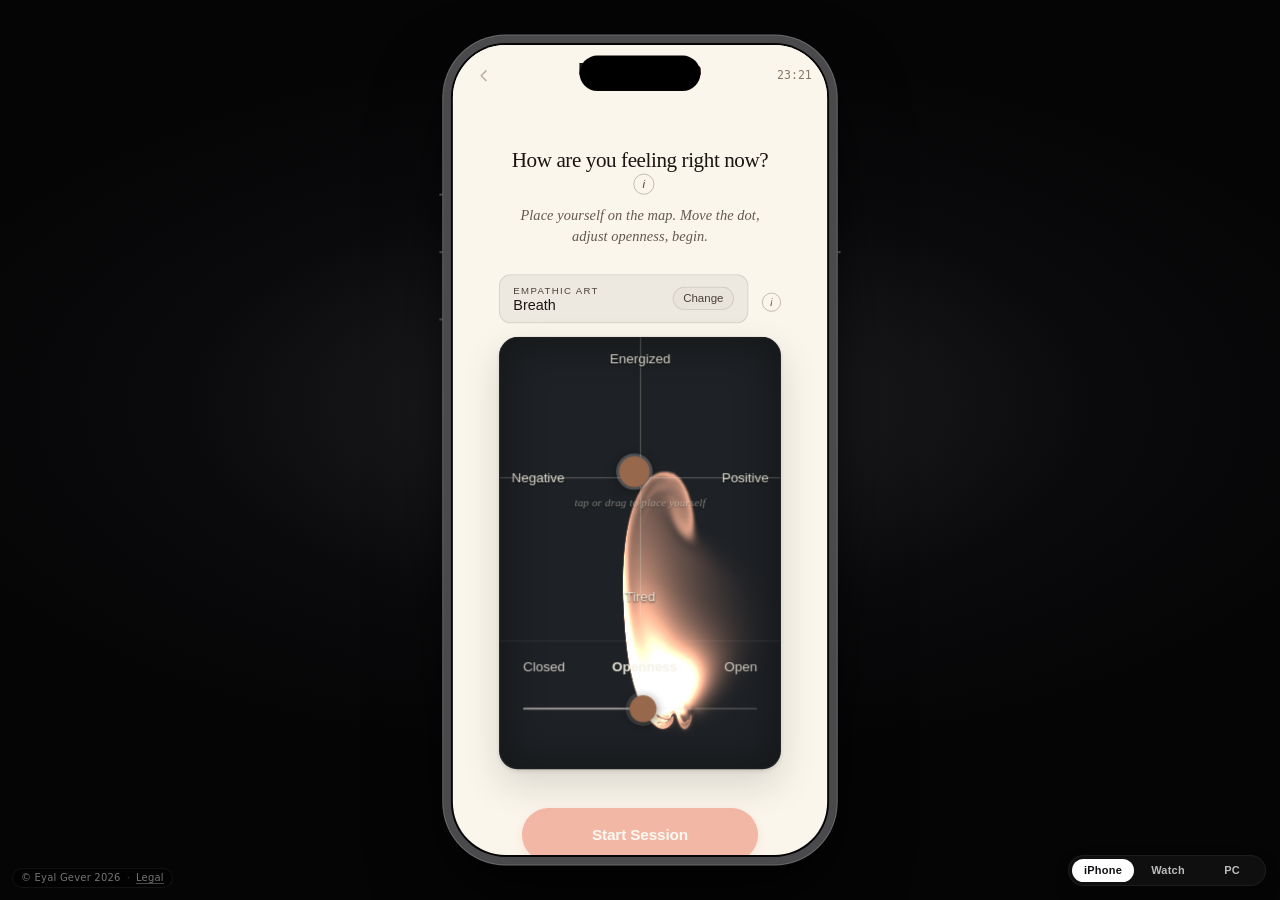
==== app/index.html @ 41e177d4 "preview: add /app route serving shipped v1.6.4 app (index.html + src + styles + assets)" ====
<!doctype html>
<html lang="en">
<head>
  <meta charset="utf-8" />
  <meta name="viewport" content="width=device-width,initial-scale=1,viewport-fit=cover,user-scalable=no" />
  <meta name="theme-color" content="#FBF6EC" />
  <meta name="apple-mobile-web-app-capable" content="yes" />
  <meta name="apple-mobile-web-app-status-bar-style" content="default" />
  <title>Empathic Art · Boundless Session</title>

  <!--
    ═══════════════════════════════════════════════════════════════════════
    Empathic Art · v3.0 · Standalone Boundless Session
    ─────────────────────────────────────────────────────────────────────
    Author   : Eyal Gever
    License  : Proprietary — Empathic Art © 2026
    Purpose  : Handoff-ready reference implementation of the Boundless
               empathic-art session flow, meant to be integrated into the
               full Boundless iOS/PWA app by the engineering team.

    Contents:
      /styles              design tokens + layout grid + components
      /src/palette         Circumplex XY → RGB emotion mapping
      /src/muse            Muse EEG source (sim + live adapter hook)
      /src/audio           Web Audio reactive analyser (RMS + spectral)
      /src/voice           Hard-stop microphone recorder (no hiss)
      /src/store           In-memory session state (opt-in persistence)
      /src/fluid           Original WebGL2 semi-Lagrangian fluid engine
      /src/app.js          View router + wiring
      /assets              sound-journey.mp3 (10:35) + reference screens
    ═══════════════════════════════════════════════════════════════════════
  -->

  <link rel="manifest" href="./manifest.webmanifest" />

  <link rel="stylesheet" href="./styles/tokens.css?v=1.4.3" />
  <link rel="stylesheet" href="./styles/layout.css?v=1.4.3" />
  <link rel="stylesheet" href="./styles/components.css?v=1.5.6" />
  <link rel="stylesheet" href="./styles/views.css?v=1.5.6" />
  <link rel="stylesheet" href="./styles/zen.css?v=1.4.3" />
  <link rel="stylesheet" href="./styles/replay-zen.css?v=1.5.2" />
  <link rel="stylesheet" href="./styles/legal.css?v=1.4.3" />
  <link rel="stylesheet" href="./styles/polish.css?v=1.4.3" />
  <link rel="stylesheet" href="./styles/v163.css?v=1.6.4.37" />

  <!--
    Umami analytics (privacy-first, no cookies, no personal data).
    Dashboard: https://cloud.umami.is/websites/dfb1029b-d3f5-4c43-84c1-002c65cfc8c1
    Owner: Eyal Gever <eyalgever@gmail.com>
  -->
  <script defer src="https://cloud.umami.is/script.js" data-website-id="dfb1029b-d3f5-4c43-84c1-002c65cfc8c1"></script>
</head>
<body class="ea-body">

  <!--
    ═════════════════════════════════════════════════════════════════════
    APP SHELL
    ─────────────────────────────────────────────────────────────────────
    The shell is a single CSS grid with three reserved rows that never
    collide:
        [ header  ] ← 56 px  ← back · title · clock
        [ chips   ] ← 48 px  ← voice · muse · gallery (REC lives INSIDE)
        [ screen  ] ← 1 fr   ← the active view

    Only one .ea-screen carries .ea-screen--active at a time; the router
    in src/app.js toggles that class. All four screens share the shell —
    no overlapping DOM, no floating pills.
    ═════════════════════════════════════════════════════════════════════
  -->
  <div class="ea-app" id="ea-app">

    <!-- ─── Header row ────────────────────────────────────────────── -->
    <header class="ea-header" role="banner">
      <button class="ea-header__back" type="button" aria-label="Go back">
        <svg viewBox="0 0 24 24" width="20" height="20" aria-hidden="true">
          <path d="M15 6l-6 6 6 6" fill="none" stroke="currentColor" stroke-width="2" stroke-linecap="round" stroke-linejoin="round"/>
        </svg>
        <span class="ea-header__back-label" id="header-back-label" aria-hidden="true"></span>
      </button>
      <div class="ea-header__brand">
        <span class="ea-header__title">Before Session</span>
        <span class="ea-header__sub">Empathic Art</span>
      </div>
      <div class="ea-header__meta" aria-label="Time">--:--</div>
    </header>

    <!-- ─── Top bar: single flex row with three slots — [i] · Voice · Emotion Map.
         Cycle 14: rewritten as a real flex container with justify-content:
         space-between so the browser guarantees spacing between the three
         chips regardless of label length. Previously the help chip and
         plaque were positioned absolutely in opposite corners which allowed
         the middle Voice chip to touch a widening plaque ("Hide Emotion Map").
         Now all three sit in one row; overlap is structurally impossible. -->
    <nav class="ea-chips-band" id="chips-band" aria-label="Session controls" hidden>
      <!-- Slot 1: help "i" (left). Present in the DOM but visually hidden
           until the session screen shows it via body[data-screen="session"]. -->
      <button class="ea-chip ea-chip--help ea-chip--help-inline" id="chip-help-session" type="button" aria-label="How this works" data-ea-tip="session-help">
        <span class="ea-chip__info-glyph" aria-hidden="true">i</span>
      </button>
      <!-- Slot 2: Voice chip (center). REC dot lives inside. -->
      <button class="ea-chip ea-chip--voice" id="chip-voice" type="button" aria-pressed="false" data-ea-tip="voice-record">
        <span class="ea-chip__dot" aria-hidden="true"></span>
        <span class="ea-chip__label">Voice</span>
        <span class="ea-chip__timer" aria-live="polite"></span>
      </button>
      <!-- Zen chip removed. Zen mode is entered automatically on prolonged
           stillness AND via the Z key (kept as a discoverable shortcut
           for keyboard users). The top toolbar stays uncluttered — three
           slots max: [i] · Voice · Emotion Map. -->

      <!-- Slot 3: Emotion Map chip (right). Label ALWAYS reads "Emotion Map";
           active/dim state is conveyed visually (aria-pressed drives the
           style). -->
      <button class="ea-muse-toggle ea-muse-toggle--plaque" id="btn-muse-data" type="button" aria-pressed="false" aria-label="Emotion Map">
        <svg class="ea-muse-toggle__plaque" width="44" height="44" viewBox="0 0 44 44" fill="none" aria-hidden="true">
          <circle cx="22" cy="22" r="20" stroke="currentColor" stroke-width="1.25" fill="none" opacity="0.55"/>
          <circle cx="22" cy="22" r="13" stroke="currentColor" stroke-width="0.75" fill="none" opacity="0.28"/>
          <path d="M8 22 L13 22 L15.5 15 L19.5 30 L22 22 L25 22 L27 18 L30 26 L32.5 22 L36 22" stroke="currentColor" stroke-width="1.7" stroke-linecap="round" stroke-linejoin="round" fill="none"/>
        </svg>
        <span class="ea-muse-toggle__label" id="btn-muse-data-label">Emotion Map</span>
      </button>
    </nav>

    <!-- ─── Hint band (separate row, never overlaps) ─────────────── -->
    <div class="ea-hint-band" id="hint" aria-live="polite" hidden>
      Place a finger anywhere on the wheel to mark how you feel right now.
    </div>


    <!--
      ═══════════════════════════════════════════════════════════════
      SCREEN 1 · BEFORE SESSION
      ───────────────────────────────────────────────────────────────
      Mirrors iPhone screens 01–03:
        · Circumplex XY (Negative↔Positive × Energized↔Tired)
        · Openness slider (Closed↔Open)
        · "Start Session" CTA
      ═══════════════════════════════════════════════════════════════
    -->
    <section class="ea-screen ea-screen--active" data-screen="before">
      <div class="ea-screen__inner">
        <div class="ea-screen__title-row">
          <h2 class="ea-screen__lede">How are you feeling right now?</h2>
          <!-- Subtle (i) chip anchored to the title. Opens a single
               elegant explainer panel covering the circumplex quadrants AND
               the Openness slider in one place. -->
          <button
            type="button"
            id="before-help-chip"
            class="ea-help-chip"
            aria-label="How to use this screen"
            aria-haspopup="dialog"
            aria-expanded="false">
            <span aria-hidden="true">i</span>
          </button>
        </div>
        <p class="ea-screen__sublede">
          Place yourself on the map. Move the dot, adjust openness, begin.
        </p>

        <!-- Empathic art style picker. Opens a popover with the full
             gallery; the chosen style renders live inside the circumplex
             below and later becomes the session backdrop. -->
        <div class="ea-style-picker-row">
          <button
            type="button"
            class="ea-style-picker-btn"
            id="before-style-picker"
            aria-haspopup="dialog"
            aria-expanded="false">
            <span class="ea-style-picker-btn__label">
              <span class="ea-style-picker-btn__kicker">Empathic Art</span>
              <span class="ea-style-picker-btn__name" id="before-style-picker-name">Breath</span>
            </span>
            <span class="ea-style-picker-btn__hint">Change</span>
          </button>
          <!-- Standalone info chip — does not open the picker, only the
               tooltip. Positioned at the row's edge so the tap targets stay
               separate. -->
          <button
            type="button"
            class="ea-help-chip ea-help-chip--inline"
            id="change-style-help-chip"
            data-ea-tip="change-style"
            aria-label="About changing styles">
            <span aria-hidden="true">i</span>
          </button>
        </div>

        <!--
          The Chamber
          ==========
          A single rounded-rectangle enclosure that fuses the emotion
          wheel and the Openness slider onto one continuous surface,
          after the geometry of a Turrell light chamber. The active
          visual style renders its field across the whole enclosure;
          the wheel + openness elements are UI overlays on top of that
          one shared canvas.
        -->
        <div class="ea-chamber" data-visual-style="current">
          <!-- Full-chamber field canvas: the current visual style
               renders here. Spans the entire chamber, including
               the openness lane at the bottom. -->
          <canvas class="ea-chamber__field" id="circumplex-preview" aria-hidden="true"></canvas>

          <!-- Wheel zone: the circumplex interaction. Overlays sit
               on top of the field. -->
          <div class="ea-circumplex" id="circumplex" role="application" aria-label="Emotion wheel">
            <div class="ea-circumplex__ring" aria-hidden="true"></div>
            <div class="ea-circumplex__cross" aria-hidden="true"></div>
            <span class="ea-circumplex__label ea-circumplex__label--top">Energized</span>
            <span class="ea-circumplex__label ea-circumplex__label--right">Positive</span>
            <span class="ea-circumplex__label ea-circumplex__label--bottom">Tired</span>
            <span class="ea-circumplex__label ea-circumplex__label--left">Negative</span>
            <div class="ea-circumplex__thumb" aria-hidden="true"></div>
            <div class="ea-circumplex__hint" id="circumplex-hint" aria-hidden="true">
              tap or drag to place yourself
            </div>
          </div>

          <!-- Openness zone: the same field extends underneath. The
               slider's own background is gone — track and thumb sit
               directly on the Turrell field. -->
          <div class="ea-slider-block ea-slider-block--chamber">
            <div class="ea-slider__labels">
              <span>Closed</span><span>Openness</span><span>Open</span>
            </div>
            <div class="ea-slider" id="openness" role="slider"
                 aria-valuemin="0" aria-valuemax="100" aria-valuenow="50"
                 aria-label="Openness (Closed to Open)">
              <div class="ea-slider__track">
                <div class="ea-slider__fill"></div>
                <div class="ea-slider__thumb"></div>
              </div>
            </div>
          </div>
        </div>

        <div class="ea-cta">
          <button class="ea-btn ea-btn--primary" id="btn-start-session" type="button" disabled>
            Start Session
          </button>

          <!-- Secondary row: ways to browse previous sessions without
               starting a new one. Ghost-styled so the primary CTA still
               reads as the main call to action. -->
          <div class="ea-cta__secondary" role="group" aria-label="Browse previous sessions">
            <button class="ea-btn ea-btn--ghost ea-btn--slim" id="btn-before-timeline" type="button">
              View Timeline
            </button>
            <button class="ea-btn ea-btn--ghost ea-btn--slim" id="btn-before-gallery" type="button">
              Open Gallery
            </button>
          </div>
        </div>
      </div>
    </section>


    <!--
      ═══════════════════════════════════════════════════════════════
      SCREEN 2 · ACTIVE SESSION SETUP
      ───────────────────────────────────────────────────────────────
      Mirrors iPhone screens 04–05:
        · Connect a Muse headband (optional)
        · Play music during session: None / Boundless (10:52) / Ambient
        · "Continue without Muse" checkbox
        · "Start Experience" CTA (disabled until Muse OR checkbox on)
      ═══════════════════════════════════════════════════════════════
    -->
    <section class="ea-screen" data-screen="active">
      <div class="ea-screen__inner">

        <div class="ea-card ea-card--compact ea-card--muse">
          <!-- v1.6.4.28 -- Tightened Muse setup card.
               Title compressed to "Connect Muse", subtitle removed. The
               three controls (Connect, Simulate, scenario) are now on a
               single left-aligned row above the Contact dots so the visual
               hierarchy is: what -> how -> status. -->
          <div class="ea-card__title">Connect Muse</div>
          <div class="ea-muse-actions">
            <button class="ea-btn ea-btn--ghost" id="btn-muse-connect" type="button">Connect</button>
            <button class="ea-btn ea-btn--ghost ea-btn--sim" id="btn-muse-simulate" type="button" title="Demo mode -- scripted brain-signal journey with the full listening composition and wizard">Simulate</button>
            <select id="muse-scenario-picker" class="ea-muse-scenario" aria-label="Simulated journey scenario" title="Which curated journey the Simulate button follows.">
              <!-- Populated at runtime from src/muse/sim-scenarios.js -->
            </select>
          </div>

          <!-- Per-electrode contact, filled in by src/muse/muse-quality-dots.js -->
          <div class="ea-muse-contact">
            <span class="ea-muse-contact__label">Contact</span>
            <span id="muse-quality-dots"></span>
          </div>

          <!-- v1.6.4.24 -- Calibration wizard toggle. Default state is driven
               by the persisted hasCalibrated flag: on for the very first
               session, off once the user has completed the wizard at
               least once. Users can always opt back in for a re-baseline.
               v1.6.4.28 -- The wordy meta paragraph is gone; the switch
               plus its title is enough of a hint. -->
          <div class="ea-card__row ea-muse-wizard-row">
            <label class="ea-toggle" for="muse-wizard-toggle">
              <input id="muse-wizard-toggle" type="checkbox" checked>
              <span class="ea-toggle__track" aria-hidden="true"><span class="ea-toggle__thumb"></span></span>
              <span class="ea-toggle__title">Run calibration wizard</span>
            </label>
          </div>
        </div>

        <h3 class="ea-section-title">Play music during session</h3>
        <div class="ea-tiles" role="radiogroup" aria-label="Session soundtrack">
          <button class="ea-tile" data-music="none" role="radio" aria-checked="false" type="button">
            <span class="ea-tile__radio" aria-hidden="true"></span>
            <span class="ea-tile__body">
              <span class="ea-tile__title">None</span>
              <span class="ea-tile__meta">Silent session</span>
            </span>
          </button>
          <button class="ea-tile" data-music="sound-journey" role="radio" aria-checked="true" type="button">
            <span class="ea-tile__radio" aria-hidden="true"></span>
            <span class="ea-tile__body">
              <span class="ea-tile__title">Boundless</span>
              <span class="ea-tile__meta">10:52 · empathic sound-journey</span>
            </span>
          </button>
          <button class="ea-tile" data-music="ambient" role="radio" aria-checked="false" type="button">
            <span class="ea-tile__radio" aria-hidden="true"></span>
            <span class="ea-tile__body">
              <span class="ea-tile__title">Ambient loop</span>
              <span class="ea-tile__meta">Continuous · low tempo</span>
            </span>
          </button>
        </div>

        <label class="ea-check" for="continue-without-muse">
          <input type="checkbox" id="continue-without-muse" />
          <span class="ea-check__box" aria-hidden="true"></span>
          <span class="ea-check__label">Continue without Muse</span>
        </label>

        <div class="ea-cta">
          <button class="ea-btn ea-btn--primary" id="btn-start-experience" type="button" disabled>
            Start Experience
          </button>
        </div>
      </div>
    </section>


    <!--
      ═══════════════════════════════════════════════════════════════
      SCREEN 3 · COUNTDOWN
      ───────────────────────────────────────────────────────────────
      Mirrors iPhone screens 06–11: 5 → 4 → 3 → 2 → 1 → 0.
      Audio starts on the 0 tick — not before.
      ═══════════════════════════════════════════════════════════════
    -->
    <section class="ea-screen ea-screen--dim" data-screen="countdown">
      <div class="ea-screen__inner ea-screen__inner--center">
        <div class="ea-countdown">
          <div class="ea-countdown__eyebrow">In progress</div>
          <div class="ea-countdown__meta" id="countdown-meta">♪ Boundless · 10:52</div>
          <div class="ea-countdown__num" id="countdown-num" aria-live="assertive">5</div>
          <div class="ea-countdown__hint">Close your eyes when you're ready.</div>
        </div>
        <div class="ea-cta">
          <button class="ea-btn ea-btn--danger" id="btn-countdown-stop" type="button">Stop</button>
        </div>
      </div>
    </section>


    <!--
      ═══════════════════════════════════════════════════════════════
      SCREEN 4 · SESSION IN PROGRESS
      ───────────────────────────────────────────────────────────────
      Mirrors iPhone screens 12–13: fluid canvas fills the frame with
      a soft HUD ("Session in progress · MM:SS · Tap to show controls").
      The chips row stays reachable but visually recedes.
      ═══════════════════════════════════════════════════════════════
    -->
    <section class="ea-screen ea-screen--session" data-screen="session">
      <canvas class="ea-fluid" id="fluid-canvas" aria-label="Fluid painting"></canvas>

      <div class="ea-progress-strip" aria-hidden="true"><div class="ea-progress-strip__fill"></div></div>

      <!--
        v1.6.4.7 -- Listening screen composition. Sits above the fluid on the
        dark session screen, matching the approved mock:
          EMPATHIC ART header
          "Prepare your session" italic serif title
          Muse status pill
          Music status pill
          [ Start Experience ] bracket-style outline button
          calibration wizard block (mounts here dynamically)
        The block is hidden by default; the ?log=1&demo-wizard=1 preview flag
        reveals it, and a real Muse connect + session start would too.
      -->
      <div class="ea-listening-composition" data-hidden="true">
        <div class="ea-listening-composition__eyebrow">EMPATHIC ART</div>
        <h1 class="ea-listening-composition__title">Deep Listening</h1>
        <div class="ea-listening-composition__pill" id="listening-muse-status">
          Muse: connected &nbsp;.&nbsp; 84% &nbsp;.&nbsp; 3/4 sensors
        </div>
        <div class="ea-listening-composition__pill" id="listening-music-status">
          Music: Boundless &nbsp;.&nbsp; 10:52
        </div>
        <!--
          Wizard intro panel. Not a button. Uses the same rounded dark card
          style as the Muse and Music pills above so the composition rhythm
          holds, but reads as guidance so the user knows to follow the wizard
          for calibration.
        -->
        <div class="ea-listening-composition__intro">
          <div class="ea-listening-composition__intro-title">[ Deep listening begins ]</div>
          <div class="ea-listening-composition__intro-body">Follow the wizard below to calibrate your session.</div>
        </div>
        <div class="ea-listening-composition__wizard-slot" id="listening-wizard-slot"></div>
      </div>

      <!-- Cycle 17: Fullscreen toggle. Pinned to top-right of the session
           screen. Uses the standards Fullscreen API on Chrome / Safari
           desktop; iOS Safari on iPhone doesn't expose Fullscreen for
           non-video elements, so we fall back to a body[data-immersive]
           class that uses 100dvh + safe-area padding to fill the viewport.
           Icon toggles between "enter" (four-corner arrows) and "exit"
           (four-inward arrows) via aria-pressed. -->
      <button class="ea-immersive-btn" id="btn-immersive" type="button"
              aria-pressed="false" aria-label="Enter fullscreen" title="Fullscreen">
        <svg class="ea-immersive-btn__enter" viewBox="0 0 24 24" width="20" height="20" aria-hidden="true" fill="none" stroke="currentColor" stroke-width="1.75" stroke-linecap="round" stroke-linejoin="round">
          <path d="M4 9V4h5"/><path d="M15 4h5v5"/><path d="M20 15v5h-5"/><path d="M9 20H4v-5"/>
        </svg>
        <svg class="ea-immersive-btn__exit" viewBox="0 0 24 24" width="20" height="20" aria-hidden="true" fill="none" stroke="currentColor" stroke-width="1.75" stroke-linecap="round" stroke-linejoin="round">
          <path d="M9 4v5H4"/><path d="M15 4v5h5"/><path d="M15 20v-5h5"/><path d="M9 20v-5H4"/>
        </svg>
      </button>

      <!-- Cycle 17: Dim-on-stillness "Touch to interact" hint. Fades in
           when the UI has been dimmed for stillness. Touch-only wake. -->
      <div class="ea-touch-hint" id="touch-hint" aria-hidden="true">Touch to interact</div>

      <div class="ea-session-idle">
        <div class="ea-session-idle__line">Session in progress</div>
        <div class="ea-session-idle__line ea-session-idle__line--big">
          <span id="session-timer">00:00</span>
        </div>
        <div class="ea-emotion-label" id="emotion-label">Serene</div>
      </div>

      <!-- Emotion word reveal: fades in whenever the journey crosses into a new anchor emotion -->
      <div class="ea-emotion-reveal" id="emotion-reveal" aria-live="polite" aria-hidden="true">
        <div class="ea-emotion-reveal__word" id="emotion-reveal-word"></div>
      </div>

      <!-- Cycle 14: help "i" chip and Emotion Map plaque moved OUT of this
           section and INTO the top nav (`.ea-chips-band`) so all three
           top-row elements share one flex row. No more absolute-corner
           positioning; browser guarantees spacing. See lines ~73–101. -->
      <aside class="ea-muse-panel" id="muse-panel" aria-hidden="true">
        <div class="ea-muse-panel__head">
          <span class="ea-muse-panel__eyebrow">Muse · simulated</span>
          <!-- Live electrode contact; stays empty in simulated sessions. -->
          <span id="muse-panel-quality-dots"></span>
          <button class="ea-info-glyph" type="button" data-ea-tip="emotion-map" aria-label="About the emotion map"><span aria-hidden="true">i</span></button>
          <button class="ea-muse-panel__close" id="btn-muse-close" type="button" aria-label="Close">×</button>
        </div>
        <div class="ea-muse-vis" id="muse-vis">
          <svg
            class="ea-muse-vis__svg"
            id="muse-vis-svg"
            viewBox="0 0 1000 1000"
            preserveAspectRatio="xMidYMid meet"
            role="img"
            aria-label="Emotional circumplex: valence by arousal, with 19 feelings placed around the wheel"
          >
            <!-- Rendered by muse-vis.js: rings, axes, emotion terms, puck -->
          </svg>
          <div class="ea-muse-vis__caption">
            <span class="ea-muse-vis__name" id="muse-vis-name">--</span>
            <span class="ea-muse-vis__coord" id="muse-vis-coord">v 0.00 &nbsp;·&nbsp; a 0.00 &nbsp;·&nbsp; o 0.50</span>
            <!-- v1.5.2: entropy readout. Same four-word ladder as the
                 replay meta line (quiet / gathered / restless / wide),
                 computed over the last 60 seconds of samples. The tiny
                 "i" glyph opens the same vocabulary tooltip so the
                 definition is anchored in one place. -->
            <span class="ea-muse-vis__entropy" id="muse-vis-entropy">
              entropy <em id="muse-vis-entropy-label">quiet</em>
              <button class="ea-info-glyph ea-info-glyph--inline" type="button" data-ea-tip="entropy" aria-label="About entropy"><span aria-hidden="true">i</span></button>
            </span>
          </div>
        </div>

        <div class="ea-muse-waves">
          <div class="ea-muse-waves__head">
            <span class="ea-muse-waves__eyebrow">Brain waves</span>
            <button class="ea-info-glyph" type="button" data-ea-tip="brainwaves" aria-label="About brain waves"><span aria-hidden="true">i</span></button>
            <span class="ea-muse-waves__hint">EEG bands · simulated</span>
          </div>
          <canvas
            id="muse-brainwaves"
            class="ea-muse-waves__canvas"
            aria-label="Live EEG-style visualisation of five brain-wave bands: Delta, Theta, Alpha, Beta, Gamma"
          ></canvas>
        </div>
        <div class="ea-muse-progress">
          <span class="ea-muse-progress__label">Journey</span>
          <span class="ea-muse-progress__track"><i id="muse-progress-fill"></i></span>
          <span class="ea-muse-progress__value" id="muse-journey">0%</span>
        </div>
      </aside>

      <div class="ea-cta ea-cta--session">
        <button class="ea-btn ea-btn--danger" id="btn-session-stop" type="button">
          End Session
        </button>
      </div>
    </section>

    <!--
      ═══════════════════════════════════════════════════════════════════
      Screen: AFTER — Timeline (top) + Gallery (bottom)
      ───────────────────────────────────────────────────────────────────
      Post-session hub. Two coordinated views of session history:
        · Timeline (top): horizontal axis of session waypoints with
          pinch/wheel zoom, colored by each session's dominant emotion.
        · Gallery (bottom): vertigo-scrolling deck of session cards
          with fade-in and depth on scroll.
      Both dispatch the same custom 'ea:open-summary' event when the user
      picks a session, which routes to the Summary screen.
      ═══════════════════════════════════════════════════════════════════
    -->
    <section class="ea-screen ea-screen--after" data-screen="after">
      <div class="ea-after">
        <header class="ea-after__header">
          <div class="ea-after__eyebrow">Session Complete</div>
          <h2 class="ea-after__title" id="after-last-name"> </h2>
          <p class="ea-after__meta" id="after-last-meta"> </p>
        </header>

        <div class="ea-after__viewtoggle" role="tablist" aria-label="After view">
          <button
            class="ea-after__viewtoggle-btn"
            id="btn-after-view-timeline"
            type="button"
            role="tab"
            aria-selected="true"
            aria-controls="timeline"
            data-view="timeline"
          >Timeline</button>
          <button
            class="ea-after__viewtoggle-btn"
            id="btn-after-view-gallery"
            type="button"
            role="tab"
            aria-selected="false"
            aria-controls="gallery"
            data-view="gallery"
          >Gallery</button>
        </div>

        <div class="ea-timeline" id="timeline" aria-label="Session timeline">
          <div class="ea-timeline__head">
            <span class="ea-timeline__eyebrow">Timeline</span>
            <span class="ea-timeline__hint" id="timeline-count">0 sessions</span>
            <div class="ea-timeline__zoom" id="tl-zoom" role="group" aria-label="Timeline zoom">
              <button class="ea-timeline__zbtn" id="tl-zoom-out" type="button" aria-label="Zoom out">−</button>
              <div class="ea-timeline__presets" id="tl-presets">
                <button type="button" data-zoom="fit" class="active">Fit</button>
                <button type="button" data-zoom="2">2×</button>
                <button type="button" data-zoom="4">4×</button>
                <button type="button" data-zoom="8">8×</button>
              </div>
              <button class="ea-timeline__zbtn" id="tl-zoom-in" type="button" aria-label="Zoom in">+</button>
            </div>
          </div>
          <div class="tl-scroll" id="tl-scroll">
            <div class="tl-inner" id="tl-inner">
              <div class="tl-ribbon" id="tl-ribbon" role="list" aria-label="Sessions ribbon"></div>
              <div class="tl-axis" id="tl-axis" aria-hidden="true"></div>
            </div>
          </div>
          <p class="ea-timeline__hover" id="tl-hover">Hover a line to preview · click to open the session</p>
          <p class="ea-timeline__empty" id="tl-empty" hidden>No sessions yet</p>
        </div>

        <div class="ea-gallery" id="gallery" aria-label="Session gallery" hidden>
          <div class="ea-gallery__head">
            <span class="ea-gallery__eyebrow">Gallery</span>
            <span class="ea-gallery__hint" id="gallery-count">0 sessions</span>
          </div>
          <div class="ea-gallery__reel" id="gallery-reel" role="list"></div>
          <p class="ea-gallery__empty" id="gallery-empty" hidden>No sessions yet, complete one to see it here.</p>
        </div>

        <div class="ea-after__cta">
          <button class="ea-btn ea-btn--ghost" id="btn-after-home" type="button">Start a new session</button>
        </div>
      </div>
    </section>

    <!--
      ═══════════════════════════════════════════════════════════════════
      Screen: SUMMARY. Clip playback of a single completed session
      ───────────────────────────────────────────────────────────────────
      Re-plays the saved journey against the fluid canvas: audio starts,
      the circumplex puck traces the recorded trail, brain-wave lanes
      breathe with the samples, the emotion word overlays the fluid at
      each crossing, and voice notes fire at their captured timestamps.
      Two exits: 'Timeline / Gallery' (back to after) or 'Home' (before).
      ═══════════════════════════════════════════════════════════════════
    -->
    <section class="ea-screen ea-screen--summary" data-screen="summary">
      <canvas class="ea-fluid" id="summary-fluid-canvas" aria-label="Session replay fluid"></canvas>

      <!-- The full-screen overlay reveal is retained ONLY for the
           fullscreen/immersive replay (when the summary panel is
           hidden). While the panel is open, the current-emotion word is
           shown INSIDE the panel between the circumplex and the brain
           waves, matching the visual rhythm of the live Session. -->
      <div class="ea-emotion-reveal" id="summary-reveal" aria-live="polite" aria-hidden="true">
        <div class="ea-emotion-reveal__word" id="summary-reveal-word"></div>
      </div>

      <!-- Summary top bar, flex row with [i] on the left and Emotion Map
           plaque on the right. justify-content:space-between guarantees
           they never touch regardless of label length. Also includes an
           immersive/full-frame button (mirrors the live session). -->
      <nav class="ea-summary__topbar" aria-label="Replay controls">
        <button class="ea-chip ea-chip--help ea-chip--help-inline" id="chip-help-summary" type="button" aria-label="About this replay" data-ea-tip="summary-help">
          <span class="ea-chip__info-glyph" aria-hidden="true">i</span>
        </button>
        <!-- Summary fullscreen icon sits in the bottom-right corner
             (see #btn-immersive-summary below). The top nav only holds
             [i] and the Emotion Map plaque. -->
        <button class="ea-muse-toggle ea-muse-toggle--plaque ea-muse-toggle--summary" id="btn-summary-panel-toggle" type="button" aria-pressed="true" aria-label="Emotion Map">
          <svg class="ea-muse-toggle__plaque" width="44" height="44" viewBox="0 0 44 44" fill="none" aria-hidden="true">
            <circle cx="22" cy="22" r="20" stroke="currentColor" stroke-width="1.25" fill="none" opacity="0.55"/>
            <circle cx="22" cy="22" r="13" stroke="currentColor" stroke-width="0.75" fill="none" opacity="0.28"/>
            <path d="M8 22 L13 22 L15.5 15 L19.5 30 L22 22 L25 22 L27 18 L30 26 L32.5 22 L36 22" stroke="currentColor" stroke-width="1.7" stroke-linecap="round" stroke-linejoin="round" fill="none"/>
          </svg>
          <span class="ea-muse-toggle__label" id="btn-summary-panel-toggle-label">Emotion Map</span>
        </button>
      </nav>

      <!-- Summary fullscreen button sits OUT of the top nav (where it
           would clash with the emotion-word title) in a bottom-right
           pill. Same visual treatment as the session fullscreen button;
           positioned in styles/components.css. -->
      <button class="ea-immersive-btn ea-immersive-btn--summary" id="btn-immersive-summary" type="button"
              aria-pressed="false" aria-label="Enter fullscreen" title="Fullscreen">
        <svg class="ea-immersive-btn__enter" viewBox="0 0 24 24" width="20" height="20" aria-hidden="true" fill="none" stroke="currentColor" stroke-width="1.75" stroke-linecap="round" stroke-linejoin="round">
          <path d="M4 9V4h5"/><path d="M15 4h5v5"/><path d="M20 15v5h-5"/><path d="M9 20H4v-5"/>
        </svg>
        <svg class="ea-immersive-btn__exit" viewBox="0 0 24 24" width="20" height="20" aria-hidden="true" fill="none" stroke="currentColor" stroke-width="1.75" stroke-linecap="round" stroke-linejoin="round">
          <path d="M9 4v5H4"/><path d="M15 4v5h5"/><path d="M15 20v-5h5"/><path d="M9 20v-5H4"/>
        </svg>
      </button>

      <!-- Right-column nav intentionally removed in cycle 9: the bottom
           actions row (Timeline / Gallery + Home) already exposes every
           destination. Keeping a duplicate cluster next to the plaque made
           the chrome feel busy and inconsistent. The single Emotion Map
           plaque now owns the upper-right area. -->

      <div class="ea-summary">
        <header class="ea-summary__head">
          <div class="ea-summary__eyebrow">
            <span>Session Replay</span>
            <!-- Cycle 11: removed the inline "i" that duplicated the
                 upper-left help chip. Both used data-ea-tip="summary-help"
                 so users saw two dots opening the same tooltip. The
                 upper-left chip (#chip-help-summary) is the single info
                 affordance, matching the session screen layout. -->
          </div>
          <h2 class="ea-summary__title" id="summary-title"> </h2>
          <p class="ea-summary__meta" id="summary-meta"> </p>
        </header>

        <div class="ea-summary__panel" id="summary-panel" aria-hidden="false">
          <button class="ea-muse-panel__close ea-summary__close" id="btn-summary-panel-close" type="button" aria-label="Close panel">×</button>
          <div class="ea-summary__circumplex">
            <svg
              class="ea-muse-vis__svg"
              id="summary-vis-svg"
              viewBox="0 0 1000 1000"
              preserveAspectRatio="xMidYMid meet"
              role="img"
              aria-label="Replay circumplex trail"
            ></svg>
          </div>

          <!-- Current-emotion word sits BELOW the circumplex and ABOVE
               the transport/brainwaves, same rhythm the user already
               knows from the live Session. Colored per-emotion, elegant
               italic serif, tuned per view. Kept in normal flow so it
               can never crop or overlap. -->
          <div
            class="ea-summary__emotion-word"
            id="summary-panel-word"
            aria-live="polite"
            aria-hidden="true"
          >
            <span class="ea-summary__emotion-word__text" id="summary-panel-word-text"></span>
          </div>

          <!-- Playback transport lives immediately below the circumplex  
               it's the primary interaction (play / scrub) so it earns the
               vertical space right below the visual. -->
          <div class="ea-summary__scrub">
            <button class="ea-summary__play" id="btn-summary-play" type="button" aria-label="Play / pause" data-ea-tip="play-pause">▶</button>
            <div class="ea-summary__track" id="summary-track" data-ea-tip="scrub" role="slider" aria-label="Playback position" aria-valuemin="0" aria-valuemax="100" aria-valuenow="0" tabindex="0">
              <div class="ea-summary__track-fill" id="summary-track-fill"></div>
              <div class="ea-summary__notes" id="summary-notes-track" aria-hidden="true"></div>
              <div class="ea-summary__track-handle" id="summary-track-handle" aria-hidden="true"></div>
            </div>
            <span class="ea-summary__timeleft" id="summary-timeleft">-00:00</span>
          </div>

          <!-- Voice-note pills sit right under the transport so the user
               sees they exist without scrolling past brainwaves. Each pill
               plays the recording AND scrubs the timeline to that moment. -->
          <div class="ea-summary__voicelist" id="summary-voicelist" aria-label="Voice notes"></div>

          <div class="ea-summary__waves">
            <div class="ea-muse-waves__head">
              <span class="ea-muse-waves__eyebrow">Brain waves</span>
              <button class="ea-info-glyph" type="button" data-ea-tip="brainwaves" aria-label="About brain waves"><span aria-hidden="true">i</span></button>
              <span class="ea-muse-waves__hint" id="summary-clock">00:00</span>
            </div>
            <canvas id="summary-brainwaves" class="ea-muse-waves__canvas" aria-label="Replay brain waves"></canvas>
          </div>

          <!-- Share row: native share sheet (iOS/Android), one‑tap posts to
               X, Facebook, and Instagram, plus a Copy Link fallback. All
               five are circular monochrome glyph buttons; the row is
               centered and sits between the voice notes and the primary
               actions. -->
          <div class="ea-summary__share" role="group" aria-label="Share this session">
            <span class="ea-summary__share-label">
              <span>Share</span>
              <button class="ea-info-glyph" type="button" data-ea-tip="share" aria-label="About sharing"><span aria-hidden="true">i</span></button>
            </span>
            <div class="ea-summary__share-row">
              <button class="ea-share-btn" id="btn-share-native" type="button" aria-label="Share via device sheet" title="Share">
                <svg width="20" height="20" viewBox="0 0 20 20" fill="none" aria-hidden="true">
                  <path d="M10 3 V13" stroke="currentColor" stroke-width="1.6" stroke-linecap="round"/>
                  <path d="M6 7 L10 3 L14 7" stroke="currentColor" stroke-width="1.6" stroke-linecap="round" stroke-linejoin="round" fill="none"/>
                  <path d="M4 12 V16 A1 1 0 0 0 5 17 H15 A1 1 0 0 0 16 16 V12" stroke="currentColor" stroke-width="1.6" stroke-linecap="round" fill="none"/>
                </svg>
              </button>
              <button class="ea-share-btn" id="btn-share-x" type="button" aria-label="Share on X" title="X">
                <svg width="18" height="18" viewBox="0 0 24 24" fill="currentColor" aria-hidden="true">
                  <path d="M18.244 2.25h3.308l-7.227 8.26 8.502 11.24H16.17l-5.214-6.817L4.99 21.75H1.68l7.73-8.835L1.254 2.25H8.08l4.713 6.231zm-1.161 17.52h1.833L7.084 4.126H5.117z"/>
                </svg>
              </button>
              <button class="ea-share-btn" id="btn-share-fb" type="button" aria-label="Share on Facebook" title="Facebook">
                <svg width="20" height="20" viewBox="0 0 24 24" fill="currentColor" aria-hidden="true">
                  <path d="M13.5 22v-8h2.7l.4-3.2h-3.1V8.7c0-.9.3-1.6 1.6-1.6h1.7V4.2c-.3 0-1.3-.1-2.5-.1-2.5 0-4.2 1.5-4.2 4.3v2.4H7.4V14h2.7v8z"/>
                </svg>
              </button>
              <button class="ea-share-btn" id="btn-share-ig" type="button" aria-label="Share on Instagram" title="Instagram">
                <svg width="20" height="20" viewBox="0 0 24 24" fill="none" aria-hidden="true">
                  <rect x="3" y="3" width="18" height="18" rx="5" stroke="currentColor" stroke-width="1.6"/>
                  <circle cx="12" cy="12" r="4" stroke="currentColor" stroke-width="1.6"/>
                  <circle cx="17.2" cy="6.8" r="1.05" fill="currentColor"/>
                </svg>
              </button>
              <button class="ea-share-btn" id="btn-share-copy" type="button" aria-label="Copy link" title="Copy link">
                <svg width="20" height="20" viewBox="0 0 20 20" fill="none" aria-hidden="true">
                  <path d="M9 6 L6 6 A3 3 0 0 0 6 12 L8 12" stroke="currentColor" stroke-width="1.6" stroke-linecap="round" fill="none"/>
                  <path d="M11 14 L14 14 A3 3 0 0 0 14 8 L12 8" stroke="currentColor" stroke-width="1.6" stroke-linecap="round" fill="none"/>
                  <path d="M8.5 10 L11.5 10" stroke="currentColor" stroke-width="1.6" stroke-linecap="round"/>
                </svg>
              </button>
            </div>
          </div>

          <!-- Cycle 10: bottom actions row removed. The header chevron
               (Timeline / Gallery) is the single source of truth for
               exiting Session Replay. Duplicating it as a bottom button
               row violated the one-navigation-affordance rule and stole
               vertical space from the ghost title + share row. -->
        </div>
      </div>
    </section>

  </div>

  <!-- Ephemeral toast (a11y-friendly, in-context notices) -->
  <div class="ea-toast" id="toast" role="status" aria-live="polite"></div>

  <!--
    ═══════════════════════════════════════════════════════════════════════
    VIEW SWITCHER (dev / preview only)
    ─────────────────────────────────────────────────────────────────────
    Floating pill cluster (bottom-right) that lets the user toggle between
    desktop / iPhone / Watch layouts inside the same live app instance —
    no iframes, no nested previews. Auto-hides during the session screen
    so it never covers the fluid painting. Engineers can strip this whole
    block for production by deleting the .ea-viewswitch element and the
    corresponding block in src/app.js.
    ═══════════════════════════════════════════════════════════════════════
  -->
  <div class="ea-viewswitch" id="viewswitch" role="group" aria-label="Preview device">
    <button class="ea-viewswitch__btn" data-view-btn="iphone"  type="button" aria-pressed="true"  title="iPhone layout (press 1)">iPhone</button>
    <button class="ea-viewswitch__btn" data-view-btn="watch"   type="button" aria-pressed="false" title="Apple Watch layout (press 2)">Watch</button>
    <button class="ea-viewswitch__btn" data-view-btn="desktop" type="button" aria-pressed="false" title="Full-frame PC layout (press 3)">PC</button>
  </div>

  <!--
    Modules load as ES modules directly from disk — no bundler required.
    The Boundless engineering team can drop /src into any bundler
    (Vite/esbuild/webpack) as-is, or keep the flat structure.
  -->
  <script type="module" src="./src/ui/touch-to-open.js?v=1.4.3"></script>
  <script type="module" src="./src/app.js?v=1.6.4.37"></script>
  <script type="module" src="./src/ui/v163-layer.js?v=1.6.4.37"></script>
</body>
</html>
---- app/styles/tokens.css ----
/* =============================================================
   Empathic App — Design Tokens
   © 2026 Eyal Gever. All rights reserved.
   Namespace: ea- (Empathic App)
   ============================================================= */

:root {
  /* --- Surface: warm cream, like Boundless but slightly warmer --- */
  --ea-surface:        #FBF6EC;    /* app background */
  --ea-surface-2:      #F5EEDF;    /* card fills, secondary surface */
  --ea-surface-3:      #EEE4D0;    /* pressed / active surface */
  --ea-ink:            #1B1512;    /* primary text */
  --ea-ink-2:          #4A3F38;    /* secondary text */
  --ea-ink-3:          #857868;    /* tertiary text, hints */
  --ea-line:           rgba(27, 21, 18, 0.10);  /* hairlines */
  --ea-line-strong:    rgba(27, 21, 18, 0.22);

  /* Aliases for legibility in dark session states */
  --ea-cream:          #FBF6EC;    /* alias of --ea-surface, used on dark overlays */

  /* --- Signature red-orange (Empathic accent) --- */
  --ea-accent:         #E85A3C;    /* primary CTA, active states */
  --ea-accent-hover:   #D24A2E;
  --ea-accent-soft:    #F4C4B8;    /* countdown numerals, subtle fills */
  --ea-accent-tint:    rgba(232, 90, 60, 0.08);

  /* --- Emotion palette (Valence × Arousal → RGB) ---
     Anchor colors at the 4 quadrant corners; interpolated at runtime. */
  --ea-emo-energized:  #E85A3C;    /* +Arousal midline (red-orange) */
  --ea-emo-positive:   #E8A93C;    /* +Valence midline (amber) */
  --ea-emo-tired:      #6B7BA8;    /* -Arousal midline (dusk blue) */
  --ea-emo-negative:   #8C5A9E;    /* -Valence midline (violet) */

  /* --- REC / recording state --- */
  --ea-rec:            #D42C1F;
  --ea-rec-dim:        rgba(212, 44, 31, 0.15);

  /* --- Type --- */
  --ea-font-display: "Fraunces", "Cormorant Garamond", "Georgia", serif;
  --ea-font-ui:      "Inter Tight", "Inter", -apple-system, BlinkMacSystemFont, "Segoe UI", Roboto, sans-serif;
  --ea-font-body:    "Inter Tight", "Inter", -apple-system, BlinkMacSystemFont, "Segoe UI", Roboto, sans-serif;
  --ea-font-mono:    "JetBrains Mono", "SF Mono", Menlo, monospace;

  /* Numeric display font — heavy, geometric, tabular. Mirrors the Boundless
   * app's session timer / countdown style. On iOS this resolves to SF Pro
   * Display (system), which is the exact typeface Boundless uses; on other
   * platforms we fall back to the closest available geometric sans. */
  --ea-font-numeric: -apple-system, BlinkMacSystemFont, "SF Pro Display", "SF Pro Text",
                     "Helvetica Neue", "Segoe UI", "Roboto", system-ui, sans-serif;

  /* Emotion word font — warm, elegant serif with italic support. Sits in
   * the middle of the fluid canvas as the session's ephemeral "feeling"
   * label. Falls back to platform serifs if Fraunces isn't loaded. */
  --ea-font-feeling: "Fraunces", "Cormorant Garamond", "Iowan Old Style", "Georgia", serif;

  /* Type scale */
  --ea-t-display:    clamp(48px, 12vw, 128px);   /* countdown numeral */
  --ea-t-title:      clamp(28px, 5vw, 40px);     /* screen title */
  --ea-t-h2:         22px;
  --ea-t-h3:         18px;
  --ea-t-body:       16px;
  --ea-t-small:      14px;
  --ea-t-mono:       12px;

  --ea-leading-tight:  1.1;
  --ea-leading-normal: 1.45;
  --ea-leading-loose:  1.65;

  /* Weights */
  --ea-w-light:  300;
  --ea-w-regular: 400;
  --ea-w-medium: 500;
  --ea-w-semi:   600;
  --ea-w-bold:   700;

  /* --- Spacing (8pt system) --- */
  --ea-s-1:  4px;
  --ea-s-2:  8px;
  --ea-s-3:  12px;
  --ea-s-4:  16px;
  --ea-s-5:  20px;
  --ea-s-6:  24px;
  --ea-s-8:  32px;
  --ea-s-10: 40px;
  --ea-s-12: 48px;
  --ea-s-16: 64px;
  --ea-s-20: 80px;

  /* --- Radii --- */
  --ea-r-sm:  8px;
  --ea-r-md:  14px;
  --ea-r-lg:  20px;
  --ea-r-xl:  28px;
  --ea-r-pill: 999px;

  /* --- Elevation (very subtle — cream background) --- */
  --ea-shadow-1: 0 1px 2px rgba(27, 21, 18, 0.04),
                 0 2px 8px  rgba(27, 21, 18, 0.03);
  --ea-shadow-2: 0 2px 6px  rgba(27, 21, 18, 0.06),
                 0 8px 24px rgba(27, 21, 18, 0.05);
  --ea-shadow-cta: 0 4px 12px rgba(232, 90, 60, 0.28);

  /* --- Motion --- */
  --ea-ease-out:   cubic-bezier(0.22, 1, 0.36, 1);
  --ea-ease-in:    cubic-bezier(0.55, 0, 0.68, 0.28);
  --ea-ease-inout: cubic-bezier(0.65, 0, 0.35, 1);
  --ea-dur-fast:   140ms;
  --ea-dur-med:    260ms;
  --ea-dur-slow:   520ms;

  /* --- Safe areas (iOS) --- */
  --ea-safe-top:    env(safe-area-inset-top, 0px);
  --ea-safe-bottom: env(safe-area-inset-bottom, 0px);

  /* --- Layout zones (prevents overlap: reserved bands) --- */
  --ea-zone-header:  56px;   /* top row: back / brand / clock */
  --ea-zone-chips:   48px;   /* below header: voice / muse / gallery */
  --ea-zone-cta:     72px;   /* bottom CTA band */

  /* --- Z-index scale --- */
  --ea-z-canvas:   0;
  --ea-z-content:  10;
  --ea-z-header:   20;
  --ea-z-sheet:    30;
  --ea-z-modal:    40;
  --ea-z-toast:    50;
}

/* Reduced motion honoring */
@media (prefers-reduced-motion: reduce) {
  :root {
    --ea-dur-fast: 0ms;
    --ea-dur-med:  0ms;
    --ea-dur-slow: 0ms;
  }
}

/* ─── Cycle 17: global text-selection lock ────────────────────────────
   Empathic Art is an immersive art app, not a document. Text selection
   creates ugly blue overlays across the circumplex, YOU marker, emotion
   names, tooltips, and brain-wave labels — which broke the aesthetic
   in Eyal's iOS Safari sessions. We disable selection app-wide and
   only re-enable it in the two places where the user might legitimately
   need to copy text: voice-note filenames and future share URLs.

   Rules covered by these three properties:
     • -webkit-user-select: none  → Safari desktop + iOS
     • user-select: none          → Chrome, Firefox, all standards
     • -webkit-touch-callout: none → suppresses iOS long-press magnifier
                                     and the copy/share callout menu
   Cross-platform: works on Chrome desktop/Android, Safari desktop/iOS,
   Firefox, and future WKWebView native wrappers. */
html, body,
.ea-app,
.ea-screen,
.ea-circumplex, .ea-circumplex *,
.ea-you, .ea-you *,
.ea-emotion-name, .ea-emotion-name *,
.ea-tip, .ea-tip *,
.ea-brainwaves, .ea-brainwaves *,
.ea-chip, .ea-chip *,
.ea-muse-toggle, .ea-muse-toggle *,
.ea-topbar, .ea-topbar *,
.ea-btn, .ea-btn *,
button, [role="button"] {
  -webkit-user-select: none;
  -moz-user-select: none;
  -ms-user-select: none;
  user-select: none;
  -webkit-touch-callout: none;
  -webkit-tap-highlight-color: transparent;
}

/* Explicitly allow selection in places where the user might need it. */
input, textarea, [contenteditable="true"], .ea-selectable, .ea-selectable * {
  -webkit-user-select: text;
  user-select: text;
  -webkit-touch-callout: default;
}
---- app/styles/layout.css ----
/* =============================================================
   Empathic App — Layout
   Reserved zones prevent overlap between header, chips, hint, CTA.
   ============================================================= */

*, *::before, *::after { box-sizing: border-box; }

html, body {
  margin: 0;
  padding: 0;
  height: 100%;
  background: var(--ea-surface);
  color: var(--ea-ink);
  font-family: var(--ea-font-ui);
  font-size: var(--ea-t-body);
  line-height: var(--ea-leading-normal);
  -webkit-font-smoothing: antialiased;
  -moz-osx-font-smoothing: grayscale;
  overscroll-behavior: none;
  overflow: hidden;   /* app shell — screens scroll internally */
}

body {
  padding-top: var(--ea-safe-top);
  padding-bottom: var(--ea-safe-bottom);
}

/* App shell — full viewport */
.ea-app {
  position: fixed;
  inset: 0;
  display: grid;
  grid-template-rows:
    var(--ea-zone-header)   /* header — never has anything else */
    1fr                     /* screen content */;
  overflow: hidden;
  background: var(--ea-surface);
}

/* -------- Header (top row: back / brand / clock) -------- */
.ea-header {
  z-index: var(--ea-z-header);
  display: grid;
  /* Left column widens to accommodate the contextual back-label ("Home"
     during a live session). Center column takes remaining space; right
     column fixed for the clock. Kept the title centered with min-content
     tricks so odd label widths never push the brand off-center. */
  grid-template-columns: minmax(48px, auto) 1fr minmax(48px, auto);
  align-items: center;
  padding: 0 var(--ea-s-4);
  gap: var(--ea-s-3);
  background: var(--ea-surface);
  border-bottom: 1px solid transparent;   /* becomes visible on scroll */
  transition: border-color var(--ea-dur-med) var(--ea-ease-out);
}

.ea-header--elevated {
  border-bottom-color: var(--ea-line);
}

.ea-header__back {
  display: inline-flex;
  align-items: center;
  justify-content: flex-start;
  gap: 4px;
  min-width: 40px;
  height: 40px;
  padding: 0 10px 0 6px;
  border-radius: 999px;
  background: transparent;
  border: none;
  color: var(--ea-ink);
  cursor: pointer;
  transition: background var(--ea-dur-fast) var(--ea-ease-out);
}
.ea-header__back:hover { background: var(--ea-surface-3); }
.ea-header__back:disabled { opacity: 0.3; cursor: default; }
.ea-header__back svg { width: 20px; height: 20px; flex: 0 0 auto; }
/* Contextual label next to the back chevron. Empty by default; populated
   by app.js when the current screen has a meaningful destination (e.g.
   "Home" during a live session so users always know where the arrow leads).
   Rendered as inline text so it flows with the chevron without disrupting
   the header grid. */
.ea-header__back-label {
  font-family: var(--ea-font-ui);
  font-size: 13px;
  font-weight: 500;
  letter-spacing: 0.01em;
  color: currentColor;
  white-space: nowrap;
}
.ea-header__back-label:empty { display: none; }

.ea-header__title {
  font-family: var(--ea-font-ui);
  font-weight: var(--ea-w-semi);
  font-size: 18px;
  text-align: center;
  letter-spacing: -0.01em;
  color: var(--ea-ink);
  white-space: nowrap;
  overflow: hidden;
  text-overflow: ellipsis;
}

.ea-header__meta {
  font-family: var(--ea-font-mono);
  font-size: var(--ea-t-mono);
  color: var(--ea-ink-3);
  text-align: right;
}

/* -------- Screen container --------
   Bottom padding reserves space for the fixed iPhone/Watch/PC view
   switcher pill (bottom-right) so scrollable screen content and CTAs
   never end up visually pinned underneath it on narrow viewports. */
.ea-screen {
  position: relative;
  overflow-y: auto;
  overflow-x: hidden;
  -webkit-overflow-scrolling: touch;
  padding: var(--ea-s-6) var(--ea-s-5)
          calc(var(--ea-s-6) + var(--ea-viewswitch-reserve, 0px));
  display: none;
}
.ea-screen--active { display: block; }
.ea-screen--fullbleed { padding: 0; }

/* -------- Session (fullbleed fluid) -------- */
.ea-canvas {
  position: absolute;
  inset: 0;
  width: 100%; height: 100%;
  z-index: var(--ea-z-canvas);
  touch-action: none;
}

/* -------- CTA (inline within screen flow) --------
   Sits AFTER the last content block on before / active / countdown
   screens. The session screen overrides with .ea-cta--session to
   float above the fluid canvas. Not sticky — we let the whole screen
   scroll so the button always appears below the content, never on top. */
.ea-cta {
  margin-top: var(--ea-s-8);
  padding-top: var(--ea-s-2);
  padding-bottom: var(--ea-s-4);
  display: flex;
  flex-direction: column;
  align-items: center;
  gap: var(--ea-s-3);
  width: 100%;
}
.ea-cta .ea-btn { min-width: 260px; }
.ea-cta .ea-btn--primary {
  width: min(320px, 84%);
  min-width: 0;
}

/* Voice chip band on the Session screen. Cycle 12:
   The upper row is a strict 3-column layout — [i] on the far left
   (`left:14`, 36px round), [Emotion Map] plaque on the far right
   (`right:14`, 48px pill), and Voice sits centered. Voice was too small
   in Cycle 11 (36px vs plaque's 48px) and the centered flex-row could
   drift right and visually touch the plaque. Cycle 12: Voice is now
   pinned to viewport center via `left:50% + translateX(-50%)` so it
   never drifts, and the chip itself is upsized to 48px matching the
   plaque's optical weight. The band's left/right insets are bumped to
   96px to guarantee a clear gap even at the narrowest viewport. */
/* Cycle 14: full-width flex bar with three slots — [i] · Voice · Emotion Map.
   justify-content:space-between pushes the help chip to the left edge, the
   Emotion Map plaque to the right edge, and centers Voice between them. A
   minimum gap is enforced via `gap` so even if labels grow, the browser
   never lets them touch. `flex-shrink:0` on the outer slots keeps them at
   their natural size and lets the middle Voice chip absorb any pressure. */
.ea-chips-band {
  position: absolute;
  top: calc(var(--ea-safe-top) + var(--ea-zone-header) + 14px);
  left: 14px; right: 14px;
  height: 48px;   /* matches plaque height so vertical centers align */
  display: flex;
  align-items: center;
  justify-content: space-between;
  gap: 12px;
  padding: 0;
  z-index: var(--ea-z-content);
  pointer-events: none;   /* individual chips re-enable */
}
.ea-chips-band > * {
  pointer-events: auto;
  flex-shrink: 0;
}
.ea-chips-band[hidden] { display: none; }
.ea-hint-band[hidden]  { display: none; }

/* Hint zone: sits below the chips band, above the canvas focal area.
   Never overlaps chips or header. */
.ea-hint-band {
  position: absolute;
  top: calc(var(--ea-zone-header) + var(--ea-zone-chips) + var(--ea-s-2));
  left: 50%;
  transform: translateX(-50%);
  z-index: var(--ea-z-content);
  padding: var(--ea-s-2) var(--ea-s-4);
  background: rgba(251, 246, 236, 0.86);
  backdrop-filter: blur(8px);
  -webkit-backdrop-filter: blur(8px);
  border-radius: var(--ea-r-pill);
  font-size: var(--ea-t-small);
  color: var(--ea-ink-2);
  pointer-events: none;
  max-width: calc(100vw - var(--ea-s-8));
  text-align: center;
  opacity: 0;
  transition: opacity var(--ea-dur-med) var(--ea-ease-out);
}
.ea-hint-band--visible { opacity: 1; }

/* Session HUD at bottom */
.ea-session-hud {
  position: absolute;
  bottom: calc(var(--ea-s-6) + var(--ea-safe-bottom));
  left: 0; right: 0;
  z-index: var(--ea-z-content);
  display: flex;
  flex-direction: column;
  align-items: center;
  gap: var(--ea-s-2);
  pointer-events: none;
}
.ea-session-hud > * { pointer-events: auto; }

/* -------- Breakpoints -------- */
@media (min-width: 780px) {
  .ea-screen { padding: var(--ea-s-10) var(--ea-s-12); }
  :root { --ea-zone-header: 64px; }
}

/* ─────────────────────────────────────────────────────────────────────
   Session view specifics: full-bleed canvas + floating controls
   ───────────────────────────────────────────────────────────────────── */
.ea-screen[data-screen="session"] {
  padding: 0;
  position: absolute;
  inset: 0;
}
.ea-fluid {
  position: absolute;
  inset: 0;
  width: 100%;
  height: 100%;
  display: block;
  background: var(--ea-surface, #fbf6ec);
}
.ea-cta--session {
  position: absolute;
  left: 0; right: 0;
  /* Bottom-band composition on the session screen (Eyal Gever, 2026-07):
     three rows stacked with symmetric 8pt gaps, all centered.

       [ STOP pill ]                <- this element
       [ 20px gap ]
       [ Eyal Gever mark ]          <- re-centered by legal.css override
       [ 12px gap ]
       [ iPhone / Watch / PC ]      <- re-centered by views.css override
       [ safe-area inset ]

     The Stop pill therefore needs enough clearance for TWO rows below
     it plus their two SYMMETRIC 12px gaps plus the safe-area inset.
     Values:
       switcher (~26) + gap (12) + legal (~25) + gap (12) + baseline (10)
                                              = ~85px above safe-area. */
  bottom: calc(env(safe-area-inset-bottom, 0px) + 85px);
  display: flex;
  justify-content: center;
  padding: 0 var(--ea-s-6);
  z-index: var(--ea-z-content);
  pointer-events: none;
}
/* End Session button is a centered pill, not a full-width bar.
   Overrides the default .ea-btn--danger { width: 100% } used elsewhere. */
.ea-cta--session .ea-btn {
  pointer-events: auto;
  width: auto;
  min-width: 200px;
  padding: 0 var(--ea-s-8);
  background: #1b1512;
  color: #f5f2ea;
  border-radius: var(--ea-r-pill);
  box-shadow: 0 8px 24px -10px rgba(27, 21, 18, 0.45),
              0 0 0 3px rgba(251, 246, 236, 0.5);
  border: 1px solid rgba(27, 21, 18, 0.15);
}
.ea-cta--session .ea-btn:hover:not(:disabled) {
  background: #2a2320;
}
.ea-screen__inner--center {
  height: 100%;
  display: flex;
  flex-direction: column;
  align-items: center;
  justify-content: center;
  gap: var(--ea-s-6);
  text-align: center;
}

/* ─────────────────────────────────────────────────────────────────────
   Phone-like column: keep the app feeling like a mobile flow even on
   desktop. Everything centers in a narrow column so labels don't
   scatter to the corners of a 1440px viewport.
   ───────────────────────────────────────────────────────────────────── */
.ea-screen__inner {
  max-width: 420px;
  margin: 0 auto;
  padding-bottom: var(--ea-s-8);
}
.ea-screen[data-screen="session"] .ea-screen__inner,
.ea-screen__inner--center {
  max-width: none;
}

/* Circumplex sits at column width, always square */
.ea-circumplex {
  max-width: 380px;
  margin: 0 auto var(--ea-s-6);
}

/* ─── Immersive mode: hard scroll lock ───────────────────────────────────
   Backs up the JS scroll trick with hard CSS. When [data-immersive] is
   set on the body, the document is locked so the mobile URL bar stays
   collapsed even if the user tries to scroll.
   ───────────────────────────────────────────────────────────────────── */
body[data-immersive="true"],
html:has(body[data-immersive="true"]) {
  overflow: hidden !important;
  position: fixed !important;
  width: 100% !important;
  height: 100dvh !important;
  overscroll-behavior: none !important;
  -webkit-overflow-scrolling: auto !important;
  touch-action: none !important;
}

/* When immersive, promote the app to fill the true viewport. */
body[data-immersive="true"] .ea-app {
  position: fixed !important;
  inset: 0 !important;
  width: 100vw !important;
  height: 100dvh !important;
  padding-top: 0 !important;
  padding-bottom: 0 !important;
}
---- app/styles/components.css ----
/* =============================================================
   Empathic App — Components
   ============================================================= */

/* -------- Buttons -------- */
.ea-btn {
  display: inline-flex;
  align-items: center;
  justify-content: center;
  gap: var(--ea-s-2);
  height: 56px;
  padding: 0 var(--ea-s-6);
  font-family: var(--ea-font-ui);
  font-weight: var(--ea-w-semi);
  font-size: var(--ea-t-body);
  letter-spacing: -0.01em;
  border: none;
  border-radius: var(--ea-r-pill);
  cursor: pointer;
  transition:
    background var(--ea-dur-fast) var(--ea-ease-out),
    transform var(--ea-dur-fast) var(--ea-ease-out),
    box-shadow var(--ea-dur-med) var(--ea-ease-out),
    opacity var(--ea-dur-fast) var(--ea-ease-out);
  user-select: none;
  -webkit-tap-highlight-color: transparent;
}
.ea-btn:active:not(:disabled) { transform: scale(0.98); }
.ea-btn:disabled { opacity: 0.4; cursor: not-allowed; }

.ea-btn--primary {
  width: 100%;
  background: var(--ea-accent);
  color: #fff;
  box-shadow: var(--ea-shadow-cta);
}
.ea-btn--primary:hover:not(:disabled) { background: var(--ea-accent-hover); }

.ea-btn--danger {
  width: 100%;
  background: #B4261A;
  color: #fff;
}

.ea-btn--ghost {
  background: transparent;
  color: var(--ea-ink);
  border: 1px solid var(--ea-line-strong);
}
.ea-btn--ghost:hover:not(:disabled) { background: var(--ea-surface-3); }

/* Slim variant: shorter height and smaller type, for secondary rows
   that shouldn't compete with the primary CTA. Rendered as a subtle
   text-link — no border, no filled background — so the Home CTA cluster
   reads as a single confident primary button with two quiet auxiliary
   links below it. */
.ea-btn--slim {
  height: 36px;
  padding: 0 var(--ea-s-2);
  font-size: 13px;
  font-weight: 500;
  letter-spacing: 0.02em;
  background: transparent;
  border: none;
  color: var(--ea-ink-2, rgba(27, 21, 18, 0.62));
  min-width: 0;
  border-radius: 999px;
  transition: color 160ms ease, background 160ms ease;
}
.ea-btn--slim:hover:not(:disabled),
.ea-btn--slim:focus-visible {
  color: var(--ea-ink, #1b1512);
  background: rgba(27, 21, 18, 0.05);
  outline: none;
}
.ea-btn--slim:active { transform: scale(0.98); }

/* Secondary CTA row — sits below the primary Start Session button on
   the Home screen. Two quiet text links separated by a hairline dot,
   centered as a single balanced row under the primary CTA.
   The "OR" prefix was removed (Eyal Gever, 2026-07): it rendered as an
   orphaned pair of letters far to the left of the row on narrow phone
   viewports, breaking the composition. The dot separator between the
   two links carries the same connective meaning more elegantly. */
.ea-cta__secondary {
  display: flex;
  align-items: center;
  justify-content: center;
  gap: var(--ea-s-1, 4px);
  padding: 2px 0;
  color: var(--ea-ink-2, rgba(27, 21, 18, 0.62));
}
.ea-cta__secondary .ea-btn--slim {
  flex: 0 0 auto;
  min-width: 0;
  max-width: none;
}
.ea-cta__secondary .ea-btn--slim + .ea-btn--slim::before {
  content: "";
  display: inline-block;
  width: 3px;
  height: 3px;
  margin-right: var(--ea-s-2);
  border-radius: 50%;
  background: rgba(27, 21, 18, 0.28);
  vertical-align: middle;
}

/* -------- Cards -------- */
.ea-card {
  background: #fff;
  border-radius: var(--ea-r-lg);
  padding: var(--ea-s-5);
  box-shadow: var(--ea-shadow-1);
  border: 1px solid var(--ea-line);
}
.ea-card--emphasis {
  border-color: var(--ea-accent);
  background: linear-gradient(180deg, #fff 0%, var(--ea-accent-tint) 200%);
}
.ea-card--muted {
  background: var(--ea-surface-2);
  box-shadow: none;
}

/* -------- Selection tiles (music, options) -------- */
.ea-tile {
  display: flex;
  align-items: flex-start;
  gap: var(--ea-s-3);
  width: 100%;
  padding: var(--ea-s-4) var(--ea-s-5);
  background: #fff;
  border: 1.5px solid var(--ea-line);
  border-radius: var(--ea-r-lg);
  cursor: pointer;
  text-align: left;
  transition: border-color var(--ea-dur-fast) var(--ea-ease-out),
              background var(--ea-dur-fast) var(--ea-ease-out);
}
.ea-tile:hover { background: var(--ea-surface-2); }
.ea-tile[aria-checked="true"] {
  border-color: var(--ea-accent);
  background: linear-gradient(180deg, #fff, var(--ea-accent-tint));
}

.ea-tile__radio {
  flex: 0 0 24px;
  width: 24px; height: 24px;
  border-radius: 50%;
  border: 2px solid var(--ea-line-strong);
  display: grid;
  place-items: center;
  transition: all var(--ea-dur-fast) var(--ea-ease-out);
}
.ea-tile[aria-checked="true"] .ea-tile__radio {
  border-color: var(--ea-accent);
  background: var(--ea-accent);
}
.ea-tile[aria-checked="true"] .ea-tile__radio::after {
  content: "";
  width: 10px; height: 6px;
  border-left: 2px solid #fff;
  border-bottom: 2px solid #fff;
  transform: rotate(-45deg) translate(1px, -1px);
}

.ea-tile__body { flex: 1; min-width: 0; }
.ea-tile__title {
  font-weight: var(--ea-w-semi);
  font-size: var(--ea-t-h3);
  color: var(--ea-ink);
  margin: 0 0 2px;
}
.ea-tile__meta {
  font-size: var(--ea-t-small);
  color: var(--ea-ink-3);
  margin: 0;
}

/* -------- Checkbox row -------- */
.ea-check {
  display: flex;
  align-items: center;
  gap: var(--ea-s-3);
  padding: var(--ea-s-4) var(--ea-s-5);
  background: var(--ea-surface-2);
  border-radius: var(--ea-r-md);
  cursor: pointer;
  user-select: none;
  transition: background var(--ea-dur-fast) var(--ea-ease-out);
  position: relative;
}
.ea-check:hover { background: var(--ea-surface-3); }
/* Visually hide the native input; keep it focusable for a11y */
.ea-check input[type="checkbox"] {
  position: absolute;
  opacity: 0;
  pointer-events: none;
  width: 1px; height: 1px;
  margin: 0; padding: 0;
  border: 0;
}
.ea-check__box {
  width: 22px; height: 22px;
  border: 2px solid var(--ea-line-strong);
  border-radius: 5px;
  display: grid; place-items: center;
  flex: 0 0 auto;
  transition: all var(--ea-dur-fast) var(--ea-ease-out);
}
.ea-check[aria-checked="true"] .ea-check__box {
  border-color: var(--ea-ink);
  background: var(--ea-ink);
}
.ea-check[aria-checked="true"] .ea-check__box::after {
  content: "";
  width: 10px; height: 6px;
  border-left: 2px solid #fff;
  border-bottom: 2px solid #fff;
  transform: rotate(-45deg) translate(1px, -1px);
}
.ea-check__label {
  font-size: var(--ea-t-body);
  font-weight: var(--ea-w-medium);
}

/* -------- Circumplex (Valence × Arousal picker) -------- */
.ea-circumplex {
  position: relative;
  width: 100%;
  aspect-ratio: 1 / 1;
  background: #fff;
  border-radius: var(--ea-r-lg);
  border: 1px solid var(--ea-line);
  overflow: hidden;
  touch-action: none;
  cursor: crosshair;
}
.ea-circumplex__axis-v,
.ea-circumplex__axis-h {
  position: absolute;
  background: var(--ea-line);
}
.ea-circumplex__axis-v { top: 0; bottom: 0; left: 50%; width: 1px; }
.ea-circumplex__axis-h { left: 0; right: 0; top: 50%; height: 1px; }

.ea-circumplex__label {
  position: absolute;
  font-size: var(--ea-t-small);
  color: var(--ea-ink-2);
  font-weight: var(--ea-w-medium);
  pointer-events: none;
}
.ea-circumplex__label--top    { top: var(--ea-s-3);    left: 50%; transform: translateX(-50%); }
.ea-circumplex__label--bottom { bottom: var(--ea-s-3); left: 50%; transform: translateX(-50%); }
.ea-circumplex__label--left   { left: var(--ea-s-3);   top: 50%;  transform: translateY(-50%); }
.ea-circumplex__label--right  { right: var(--ea-s-3);  top: 50%;  transform: translateY(-50%); }

.ea-circumplex__thumb {
  position: absolute;
  width: 32px; height: 32px;
  border-radius: 50%;
  background: var(--ea-accent);
  transform: translate(-50%, -50%);
  transition: background var(--ea-dur-med) var(--ea-ease-out);
  box-shadow:
    0 0 0 6px rgba(232, 90, 60, 0.15),
    0 4px 12px rgba(232, 90, 60, 0.3);
  pointer-events: none;
}

/* -------- Slider (Openness) -------- */
.ea-slider {
  position: relative;
  width: 100%;
  height: 56px;
  background: #fff;
  border-radius: var(--ea-r-md);
  border: 1px solid var(--ea-line);
  padding: 0 var(--ea-s-4);
  display: flex;
  align-items: center;
  touch-action: none;
  cursor: pointer;
}
.ea-slider__track {
  position: relative;
  width: 100%;
  height: 2px;
  background: var(--ea-line);
  border-radius: 2px;
}
.ea-slider__thumb {
  position: absolute;
  top: 50%;
  width: 28px; height: 28px;
  border-radius: 50%;
  background: var(--ea-accent);
  transform: translate(-50%, -50%);
  box-shadow: 0 0 0 6px rgba(232, 90, 60, 0.15);
  pointer-events: none;
}
.ea-slider__caps {
  position: absolute;
  inset: 0;
  display: flex;
  align-items: center;
  justify-content: space-between;
  padding: 0 var(--ea-s-4);
  pointer-events: none;
  font-size: var(--ea-t-small);
  color: var(--ea-ink-3);
}

/* -------- Prompt / section labels -------- */
.ea-prompt {
  font-family: var(--ea-font-ui);
  font-weight: var(--ea-w-regular);
  font-size: var(--ea-t-body);
  color: var(--ea-ink-2);
  margin: 0 0 var(--ea-s-4);
}
.ea-section-label {
  font-family: var(--ea-font-ui);
  font-weight: var(--ea-w-semi);
  font-size: var(--ea-t-h3);
  color: var(--ea-ink);
  margin: var(--ea-s-6) 0 var(--ea-s-3);
  letter-spacing: -0.01em;
}

/* -------- Muse card -------- */
.ea-muse-card {
  display: flex;
  align-items: center;
  gap: var(--ea-s-3);
  width: 100%;
  padding: var(--ea-s-4) var(--ea-s-5);
  background: #fff;
  border: 1.5px solid var(--ea-accent);
  color: var(--ea-accent);
  border-radius: var(--ea-r-pill);
  font-weight: var(--ea-w-semi);
  cursor: pointer;
  transition: background var(--ea-dur-fast) var(--ea-ease-out);
}
.ea-muse-card:hover { background: var(--ea-accent-tint); }
.ea-muse-card__icon { width: 20px; height: 20px; flex-shrink: 0; }

/* -------- Countdown numeral --------
   Sits centered above the Stop button. Sized so it never collides with
   the CTA on mobile (was min(64vw,64vh) — that overflowed and covered
   the Stop button on phones). Color pulled from the deep-ink token so it
   doesn't clash with the cream backdrop; opacity finishes at 0.85 so it
   feels grounded, not floating. */
.ea-countdown {
  width: 100%;
  display: flex;
  flex-direction: column;
  align-items: center;
  justify-content: center;
  gap: var(--ea-s-4);
  pointer-events: none;
}
/* -------- Countdown numeral (Boundless-style zoom-out + fade) --------
 * Each tick: the number appears large and bold at the center in strong
 * ink, then scales down and fades out toward the vanishing point over
 * the full 1000ms tick interval. The next number then replaces it at
 * full size again. This matches the Boundless app's countdown behavior.
 *
 * Timing: animation duration matches the 1s tick so the number is at
 * its faintest / smallest right as the next number lands at full scale.
 * transform-origin is center so the shrink reads as retreat, not drift.
 */
.ea-countdown__num {
  font-family: var(--ea-font-numeric);
  font-size: clamp(140px, 40vmin, 300px);
  font-weight: 800;
  color: var(--ea-ink);
  line-height: 1;
  letter-spacing: -0.03em;
  font-variant-numeric: tabular-nums;
  transform-origin: center center;
  will-change: transform, opacity, filter;
  animation: ea-count-zoom-out 1000ms var(--ea-ease-out) forwards;
}
@keyframes ea-count-zoom-out {
  0% {
    transform: scale(1.0);
    opacity: 1.0;
    filter: blur(0);
  }
  20% {
    transform: scale(0.95);
    opacity: 0.95;
    filter: blur(0);
  }
  100% {
    transform: scale(0.30);
    opacity: 0.0;
    filter: blur(2px);
  }
}

/* -------- Session "In progress" small header (below main header) -------- */
.ea-progress-strip {
  position: absolute;
  top: var(--ea-zone-header);
  left: 0; right: 0;
  padding: var(--ea-s-3) var(--ea-s-4);
  text-align: center;
  z-index: var(--ea-z-content);
  pointer-events: none;
  transition: opacity var(--ea-dur-med) var(--ea-ease-out);
}
.ea-progress-strip__label {
  font-family: var(--ea-font-display);
  font-weight: var(--ea-w-semi);
  font-size: var(--ea-t-h2);
  color: var(--ea-ink);
  margin: 0;
  letter-spacing: -0.02em;
}
.ea-progress-strip__meta {
  font-family: var(--ea-font-ui);
  font-size: var(--ea-t-small);
  color: var(--ea-ink-3);
  margin: 2px 0 0;
}
.ea-progress-strip--dim { opacity: 0.35; }

/* -------- Session timer (large centered when idle-fade) --------
 * Uses the numeric font (SF Pro Display on iOS) with tabular numerals
 * to prevent the timer from shifting horizontally as digits change. */
.ea-session-timer {
  font-family: var(--ea-font-numeric);
  font-weight: 700;
  font-size: 56px;
  color: var(--ea-ink);
  letter-spacing: -0.03em;
  line-height: 1;
  font-variant-numeric: tabular-nums;
}

/* -------- Chips (Voice / Muse / Info) -------- */
.ea-chip {
  display: inline-flex;
  align-items: center;
  gap: var(--ea-s-2);
  height: 36px;
  padding: 0 var(--ea-s-4);
  background: rgba(255, 255, 255, 0.86);
  backdrop-filter: blur(10px);
  -webkit-backdrop-filter: blur(10px);
  border: 1px solid var(--ea-line);
  border-radius: var(--ea-r-pill);
  font-size: var(--ea-t-small);
  font-weight: var(--ea-w-medium);
  color: var(--ea-ink);
  cursor: pointer;
  transition: background var(--ea-dur-fast) var(--ea-ease-out),
              border-color var(--ea-dur-fast) var(--ea-ease-out);
  -webkit-tap-highlight-color: transparent;
}
.ea-chip:hover { background: #fff; }
.ea-chip[aria-pressed="true"] {
  background: var(--ea-ink);
  color: #fff;
  border-color: var(--ea-ink);
}

/* Voice chip has a REC dot embedded — no floating pill.
   Cycle 12: on the session dark stage the Voice chip is upsized to 48px
   and re-skinned with the same translucent dark-glass finish as the
   Emotion Map plaque so the two chips read as equal-weight siblings on
   the top row. The cream/white variant is kept for other surfaces
   (before-screen, gallery), but inside `.ea-chips-band` it inherits the
   dark-stage treatment. */
.ea-chip--voice {}
.ea-chips-band .ea-chip--voice {
  height: 48px;
  padding: 0 var(--ea-s-4);
  gap: 10px;
  border-radius: 999px;
  background: rgba(251, 246, 236, 0.14);
  border: 1px solid rgba(251, 246, 236, 0.38);
  color: var(--ea-cream);
  font-family: var(--ea-font-ui);
  font-size: 12.5px;
  font-weight: 500;
  letter-spacing: 0.04em;
  backdrop-filter: blur(8px);
  -webkit-backdrop-filter: blur(8px);
  box-shadow: 0 4px 16px rgba(0, 0, 0, 0.3);
}
.ea-chips-band .ea-chip--voice:hover {
  background: rgba(251, 246, 236, 0.22);
  border-color: rgba(251, 246, 236, 0.5);
}
.ea-chip__dot {
  width: 8px; height: 8px;
  border-radius: 50%;
  background: var(--ea-ink-3);
  transition: background var(--ea-dur-fast) var(--ea-ease-out);
}
.ea-chips-band .ea-chip--voice .ea-chip__dot {
  background: rgba(251, 246, 236, 0.55);
}
.ea-chip--recording {
  background: var(--ea-rec-dim);
  border-color: var(--ea-rec);
  color: var(--ea-rec);
}
.ea-chips-band .ea-chip--voice.ea-chip--recording {
  background: rgba(232, 90, 60, 0.22);
  border-color: var(--ea-rec);
  color: var(--ea-rec);
}
.ea-chip--recording .ea-chip__dot {
  background: var(--ea-rec);
  animation: ea-pulse 1.2s var(--ea-ease-inout) infinite;
}
.ea-chips-band .ea-chip--voice.ea-chip--recording .ea-chip__dot {
  background: var(--ea-rec);
}
@keyframes ea-pulse {
  0%, 100% { opacity: 1;   transform: scale(1);   }
  50%      { opacity: 0.4; transform: scale(0.85); }
}

/* v1.5.5 — while a voice note is being recorded, hide the session
   End Session (Stop) button so the user cannot accidentally end the
   whole session when they meant to stop the recording. The pulsing
   Recording pill becomes the only primary action on screen. When
   recording ends, the button fades back in. `visibility: hidden`
   preserves layout so nothing shifts around the CTA slot. */
body[data-voice-recording="1"] .ea-cta--session {
  visibility: hidden;
  opacity: 0;
  pointer-events: none;
  transition: opacity 220ms ease;
}
.ea-cta--session {
  transition: opacity 220ms ease;
}

.ea-chip__timer {
  font-variant-numeric: tabular-nums;
  font-family: var(--ea-font-mono);
  font-size: var(--ea-t-mono);
}

/* -------- Emotion label (in-session, inline in HUD) -------- */
/* Kept in the DOM for accessibility (aria-live sync) but hidden visually.
 * The emotion name is now shown ONLY by .ea-emotion-reveal__word below,
 * which is centered, large, always-visible, and colorized per emotion. */
.ea-emotion-label {
  position: absolute;
  width: 1px;
  height: 1px;
  overflow: hidden;
  clip: rect(0 0 0 0);
  clip-path: inset(50%);
  white-space: nowrap;
  margin: 0;
  padding: 0;
  border: 0;
}

/* -------- Emotion reveal (large ephemeral word on emotion shifts) -------- */
/* Elastic positioning. The word sits centered horizontally at all
   times, with vertical position dependent on whether the Emotion Map panel
   is open. When closed, it sits at ~58% (below the timer). When open, it
   rises to ~28% (well above the panel's top edge) so it can never overlap
   the circumplex or the brain-wave lanes. Transition is smooth so opening
   or closing the map feels intentional, not jarring. */
.ea-emotion-reveal {
  position: absolute;
  left: 0;
  right: 0;
  /* Default: below the timer, above the CTA. Never overlaps brainwaves
     because the panel is closed in this state. */
  top: 58%;
  display: flex;
  align-items: center;
  justify-content: center;
  pointer-events: none;
  opacity: 0;
  transition: opacity 600ms var(--ea-ease-out),
              top 400ms var(--ea-ease-out);
  z-index: 27; /* above muse-panel (26) so the word always reads on top */
  width: 100%;
  max-width: 100%;
  padding: 0 5%;
  box-sizing: border-box;
}

/* When the Emotion Map is OPEN, lift the word above the panel's top edge.
   The panel is anchored at bottom: ~208px on iPhone; the word must sit
   above where the panel's title/circumplex begins. 24% keeps it well clear
   on all three views (iPhone 844h, PC ~800h, Watch ~250h). */
body[data-emotion-map-open="true"] .ea-emotion-reveal {
  top: 24%;
}

/* On the tiny Watch face, the word must live in its own micro-band and
   never overlap the (tiny) muse panel. Force it near the top and clamp
   the font size. */
body[data-view="watch"] .ea-emotion-reveal {
  top: 18%;
}
body[data-view="watch"][data-emotion-map-open="true"] .ea-emotion-reveal {
  top: 10%;
}
body[data-view="watch"] .ea-emotion-reveal__word {
  font-size: clamp(14px, 4.2vmin, 22px) !important;
  max-width: 92vw !important;
  overflow: hidden;
  text-overflow: ellipsis;
  white-space: nowrap;
}
.ea-emotion-reveal[aria-hidden="false"] { opacity: 1; }
.ea-emotion-reveal__word {
  --reveal-hue: var(--ea-cream);
  font-family: var(--ea-font-feeling);
  font-weight: 500;
  font-style: italic;
  /* Single unified size for the persistent emotion word. Scales with the
     containing frame, not the raw viewport, so a long word like
     "Contemplation" stays inside the iPhone bezel. */
  font-size: clamp(32px, 7cqi, 64px);
  letter-spacing: -0.01em;
  line-height: 1.05;
  /* Color is set inline by JS to the current emotion's hex.
   * A dark text-shadow keeps the colored word legible over any fluid state. */
  color: var(--ea-cream);
  text-shadow:
    0 0 18px rgba(0, 0, 0, 0.85),
    0 0 42px rgba(0, 0, 0, 0.65),
    0 2px 6px rgba(0, 0, 0, 0.95);
  transform: translateY(0);
  transition: color 400ms var(--ea-ease-out);
  max-width: 88%;
  text-align: center;
  padding-bottom: 0;
  border-bottom: none;
  text-decoration: none;
  will-change: color;
  white-space: nowrap;
  overflow: hidden;
  text-overflow: ellipsis;
}

/* Enable container queries on the app frame so 7cqi resolves against the
   iPhone/Watch/desktop frame width — not the raw window. */
.ea-app { container-type: inline-size; }

/* PC (desktop) frame is wide — give the word more presence. */
body[data-view="desktop"] .ea-emotion-reveal__word {
  font-size: clamp(48px, 5vw, 84px);
}

/* Summary/replay screen: the reveal sits ABOVE the emotion-map panel as a
   museum plaque — same rhythm as the live session. On the summary panel
   the header takes ~230px so the word lands at 32% and is centered
   between the title area and the panel edge. z-index 27 ensures it's
   above the summary panel's circumplex. */
.ea-screen--summary #summary-reveal {
  top: 30%;
  bottom: auto;
  z-index: 27;
}
.ea-screen--summary #summary-reveal-word {
  font-size: clamp(34px, 10cqi, 56px);
}
body[data-view="desktop"] .ea-screen--summary #summary-reveal {
  top: 26%;
}
body[data-view="desktop"] .ea-screen--summary #summary-reveal-word {
  font-size: clamp(48px, 5.5vw, 88px);
}
/* Watch face is too small for a museum-plaque overlay without
   overlapping the SESSION REPLAY title and the summary panel below.
   The emotion word is already visible inside the summary panel content,
   and per-crossing splats still fire on the fluid canvas, so we hide
   the persistent overlay word on Watch replay only. */
body[data-view="watch"] .ea-screen--summary #summary-reveal {
  display: none;
}
.ea-emotion-reveal[aria-hidden="false"] .ea-emotion-reveal__word {
  transform: translateY(0);
}
body[data-session-phase="waiting"] .ea-emotion-reveal__word { color: var(--ea-ink); }

/* Hide the small inline label while the big reveal is showing */
.ea-session-idle:has(~ .ea-emotion-reveal[aria-hidden="false"]) .ea-emotion-label {
  opacity: 0;
}

/* -------- Muse data toggle + panel -------- */
/* Pill-shaped toggle: icon + text so the user knows tapping it reveals the
 * emotion map / muse data. Sits in the inset upper-right of the session
 * / replay view. NOTE: we combine the class with [data-ea-tip] on the
 * anchor rules to out-specificity the tooltip base rule ([data-ea-tip] {
 * position: relative }) that appears later in the cascade — otherwise the
 * icon breaks out of its absolute anchor and lands in the natural flow. */
.ea-muse-toggle,
.ea-muse-toggle.ea-muse-toggle[data-ea-tip] {
  /* Cycle 14: previously absolute-positioned in the upper-right corner.
     Now sits in-flow as a flex child of `.ea-chips-band` (session) or
     `.ea-summary__topbar` (summary) so it never overlaps sibling chips.
     `position:relative` keeps `[data-ea-tip]` popover anchoring correct. */
  position: relative;
  top: auto;
  right: auto;
  left: auto;
  bottom: auto;
  display: inline-flex;
  align-items: center;
  gap: var(--ea-s-2);
  height: 40px;
  padding: 0 var(--ea-s-4);
  border-radius: 999px;
  background: rgba(251, 246, 236, 0.14);
  border: 1px solid rgba(251, 246, 236, 0.32);
  color: var(--ea-cream);
  font-family: var(--ea-font-ui);
  font-size: 13px;
  font-weight: 500;
  letter-spacing: 0.04em;
  cursor: pointer;
  z-index: 25;
  backdrop-filter: blur(8px);
  -webkit-backdrop-filter: blur(8px);
  transition: background var(--ea-dur-fast) var(--ea-ease-out),
              border-color var(--ea-dur-fast) var(--ea-ease-out),
              transform var(--ea-dur-fast) var(--ea-ease-out);
  box-shadow: 0 4px 16px rgba(0, 0, 0, 0.3);
}
/* Plaque variant: 48px round icon PLUS an inline label so users see it
   as a real button ("Emotion Map"). When the panel is open (aria-
   pressed=true) the label shrinks to just "Hide" so the plaque stays
   present but out of the way. Same design in-session and in replay. */
.ea-muse-toggle.ea-muse-toggle--plaque {
  width: auto;
  min-height: 48px;
  padding: 0 14px 0 4px;
  border-radius: 999px;
  gap: 6px;
  display: inline-flex;
  align-items: center;
  justify-content: flex-start;
  background: rgba(251, 246, 236, 0.14);
  border: 1px solid rgba(251, 246, 236, 0.38);
}
.ea-muse-toggle.ea-muse-toggle--plaque .ea-muse-toggle__plaque {
  width: 40px;
  height: 40px;
  margin: 4px 0;
}
.ea-muse-toggle.ea-muse-toggle--plaque .ea-muse-toggle__label {
  font-family: var(--ea-font-ui, inherit);
  font-size: 12.5px;
  font-weight: 500;
  letter-spacing: 0.04em;
  color: currentColor;
  white-space: nowrap;
  display: inline-block;
}
.ea-muse-toggle.ea-muse-toggle--plaque[aria-pressed="true"] .ea-muse-toggle__label {
  /* When panel is open the label reads "Hide" — kept short so the plaque
     stays discreet while the emotion map dominates the screen. */
}
.ea-muse-toggle__plaque {
  display: block;
  width: 32px;
  height: 32px;
  color: currentColor;
}
.ea-muse-toggle svg { flex-shrink: 0; }
.ea-muse-toggle:hover {
  background: rgba(251, 246, 236, 0.24);
  border-color: rgba(251, 246, 236, 0.5);
  transform: translateY(-1px);
}
.ea-muse-toggle:active { transform: translateY(0); }
.ea-muse-toggle[aria-pressed="true"] {
  background: rgba(251, 246, 236, 0.32);
  border-color: rgba(251, 246, 236, 0.6);
}
body[data-session-phase="waiting"] .ea-muse-toggle {
  color: var(--ea-ink);
  background: rgba(27, 21, 18, 0.06);
  border-color: rgba(27, 21, 18, 0.22);
  box-shadow: 0 2px 8px rgba(0, 0, 0, 0.06);
}
/* Gentle pulse to draw the eye toward the toggle in the first ~14s of a session,
 * then it settles into a static pill. Users learn it's tappable without a
 * mandatory tooltip. */
@keyframes ea-muse-toggle-pulse {
  0%, 100% { box-shadow: 0 4px 16px rgba(0, 0, 0, 0.3), 0 0 0 0 rgba(251, 246, 236, 0.35); }
  50%      { box-shadow: 0 4px 16px rgba(0, 0, 0, 0.3), 0 0 0 10px rgba(251, 246, 236, 0.0); }
}
[data-screen="session"] .ea-muse-toggle {
  animation: ea-muse-toggle-pulse 2.2s var(--ea-ease-out) 2;
}

/* Live Muse panel — bottom-anchored dominant panel that mirrors the
   summary replay panel design. The circumplex is the primary visual
   element, brain-waves sit prominently below, and the panel spans the
   full available width so it dominates the frame. Matches the visual
   language of .ea-summary__panel so users see one consistent design
   for the emotion map across live session and playback. */
.ea-muse-panel {
  position: absolute;
  left: var(--ea-s-3);
  right: var(--ea-s-3);
  /* Anchor near the bottom of the session screen, above the CTA. */
  bottom: calc(var(--ea-s-16) + var(--ea-safe-bottom) + var(--ea-s-3));
  /* Cap height so it doesn't push the timer off-screen on short phones. */
  max-height: calc(100vh - var(--ea-s-12) - var(--ea-safe-top) - var(--ea-safe-bottom) - 200px);
  overflow-y: auto;
  overscroll-behavior: contain;
  -webkit-overflow-scrolling: touch;
  z-index: 26;
  padding: var(--ea-s-4);
  /* Translucent dark panel (matches summary panel). Backdrop-blur
     softens the fluid behind so numbers stay legible. */
  background: rgba(10, 8, 8, 0.72);
  color: var(--ea-cream);
  border: 1px solid rgba(251, 246, 236, 0.18);
  border-radius: 16px;
  box-shadow: 0 20px 60px rgba(0, 0, 0, 0.45);
  backdrop-filter: blur(16px) saturate(1.1);
  -webkit-backdrop-filter: blur(16px) saturate(1.1);
  opacity: 0;
  transform: translateY(12px);
  pointer-events: none;
  transition: opacity var(--ea-dur-med) var(--ea-ease-out),
              transform var(--ea-dur-med) var(--ea-ease-out);
  font-family: var(--ea-font-body);
  scrollbar-width: thin;
  scrollbar-color: rgba(251, 246, 236, 0.2) transparent;
  display: flex;
  flex-direction: column;
  gap: var(--ea-s-3);
}
.ea-muse-panel::-webkit-scrollbar { width: 6px; }
.ea-muse-panel::-webkit-scrollbar-thumb { background: rgba(251, 246, 236, 0.2); border-radius: 3px; }
.ea-muse-panel::-webkit-scrollbar-track { background: transparent; }
.ea-muse-panel[aria-hidden="false"] {
  opacity: 1;
  transform: translateY(0);
  pointer-events: auto;
}
/* Inside the live muse panel, the circumplex claims most of the space —
   matches summary panel styling for visual consistency across live +
   playback modes. */
.ea-muse-panel .ea-muse-vis {
  width: 100%;
  max-width: 340px;
  margin: 0 auto;
  aspect-ratio: 1 / 1;
}
.ea-muse-panel .ea-muse-vis__svg {
  width: 100%;
  height: 100%;
}
body[data-muse-mode="off"] .ea-muse-panel .ea-muse-vis {
  max-width: 400px;
}
/* Prominent brain-waves inside the live panel — no longer a tiny strip. */
.ea-muse-panel .ea-muse-waves {
  margin-top: var(--ea-s-2);
  padding-top: var(--ea-s-2);
}
.ea-muse-panel__head {
  display: flex;
  align-items: center;
  justify-content: space-between;
  margin-bottom: var(--ea-s-3);
}
.ea-muse-panel__eyebrow {
  font-family: var(--ea-font-body);
  font-size: 11px;
  letter-spacing: 0.18em;
  text-transform: uppercase;
  opacity: 0.7;
}
.ea-muse-panel__close {
  background: none;
  border: none;
  color: inherit;
  font-size: 22px;
  line-height: 1;
  cursor: pointer;
  opacity: 0.7;
  padding: 0 4px;
}
.ea-muse-panel__close:hover { opacity: 1; }
/* ---- Muse mini-circumplex visualiser ---- */
.ea-muse-vis {
  position: relative;
  margin: 0 auto;
  padding: 2px 0 0;
}
.ea-muse-vis__svg {
  display: block;
  width: 100%;
  height: auto;
  aspect-ratio: 1 / 1;
  overflow: visible;
}
.ea-muse-vis__caption {
  margin-top: var(--ea-s-2);
  text-align: center;
  display: flex;
  flex-direction: column;
  gap: 4px;
}
.ea-muse-vis__name {
  font-family: var(--ea-font-display);
  font-weight: 400;
  font-style: italic;
  font-size: 24px;
  line-height: 1.1;
  color: var(--ea-cream);
  letter-spacing: -0.005em;
}
.ea-muse-vis__coord {
  font-family: var(--ea-font-mono);
  font-size: 11px;
  letter-spacing: 0.06em;
  opacity: 0.6;
  font-variant-numeric: tabular-nums;
}

/* v1.5.2 — entropy readout. Matches the coord line typographically
   (mono, small, dim) so it reads as a sibling data channel, but the
   word itself is set in italic to signal it's a categorical label,
   not a number. The inline "i" info glyph opens the entropy tooltip. */
.ea-muse-vis__entropy {
  font-family: var(--ea-font-mono);
  font-size: 11px;
  letter-spacing: 0.06em;
  opacity: 0.6;
  display: inline-flex;
  align-items: center;
  justify-content: center;
  gap: 6px;
}
.ea-muse-vis__entropy em {
  font-style: italic;
  font-family: var(--ea-font-display);
  font-size: 12px;
  letter-spacing: 0.02em;
  color: var(--ea-cream);
  opacity: 0.9;
}
.ea-info-glyph--inline {
  width: 14px;
  height: 14px;
  min-width: 14px;
  padding: 0;
  font-size: 9px;
  line-height: 14px;
  border-radius: 999px;
}

/* When muse is off, the panel already spans full-width. Keep brainwaves
   visible in the simulation flow — user asked to always see them. */
/* Hide the biosignal band entirely in no-muse mode; also compact when on. */
.ea-muse-panel .ea-muse-waves[hidden] { display: none; }

/* ---- Brain waves strip (below the wheel) ---- */
.ea-muse-waves {
  margin-top: var(--ea-s-3);
  padding-top: var(--ea-s-3);
  border-top: 1px solid rgba(251, 246, 236, 0.12);
}
.ea-muse-waves__head {
  display: flex;
  align-items: baseline;
  justify-content: space-between;
  gap: 8px;
  margin-bottom: 6px;
}
.ea-muse-waves__eyebrow {
  font-family: var(--ea-font-body);
  font-size: 10px;
  letter-spacing: 0.18em;
  text-transform: uppercase;
  color: var(--ea-cream);
  opacity: 0.82;
}
.ea-muse-waves__hint {
  font-family: var(--ea-font-mono);
  font-size: 9px;
  letter-spacing: 0.06em;
  opacity: 0.5;
}
.ea-muse-waves__canvas {
  display: block;
  width: 100%;
  /* Height is set imperatively by muse-brainwaves.js resize() based on LANE_H.
     The initial 96px here is only visible before first paint. */
  height: 96px;
}

/* ---- Journey progress bar under the wheel ---- */
.ea-muse-progress {
  margin-top: var(--ea-s-3);
  padding-top: var(--ea-s-3);
  border-top: 1px solid rgba(251, 246, 236, 0.12);
  display: grid;
  grid-template-columns: 68px 1fr 48px;
  align-items: center;
  gap: 10px;
}
.ea-muse-progress__label {
  font-size: 10px;
  letter-spacing: 0.16em;
  text-transform: uppercase;
  opacity: 0.72;
}
.ea-muse-progress__track {
  position: relative;
  height: 3px;
  border-radius: 2px;
  background: rgba(251, 246, 236, 0.14);
  overflow: hidden;
}
.ea-muse-progress__track i {
  position: absolute;
  top: 0;
  left: 0;
  height: 100%;
  width: 0%;
  background: var(--ea-cream);
  transition: width 400ms var(--ea-ease-out);
}
.ea-muse-progress__value {
  font-family: var(--ea-font-mono);
  font-size: 11px;
  text-align: right;
  opacity: 0.82;
  font-variant-numeric: tabular-nums;
}

/* -------- Toast -------- */
.ea-toast {
  position: fixed;
  bottom: calc(var(--ea-s-16) + var(--ea-safe-bottom));
  left: 50%;
  transform: translateX(-50%);
  padding: var(--ea-s-3) var(--ea-s-5);
  background: rgba(27, 21, 18, 0.92);
  color: #fff;
  border-radius: var(--ea-r-pill);
  font-size: var(--ea-t-small);
  z-index: var(--ea-z-toast);
  opacity: 0;
  pointer-events: none;
  transition: opacity var(--ea-dur-med) var(--ea-ease-out);
}
.ea-toast--visible { opacity: 1; }

/* -------- Screen-specific: "In progress" landing (post-countdown) -------- */
/* HUD sits over the fluid cream canvas. Text is dark ink with cream halos
   so it reads whether the splat behind is cream or a saturated emotion color. */
.ea-session-idle {
  position: absolute;
  inset: 0;
  display: flex;
  flex-direction: column;
  align-items: center;
  justify-content: center;
  gap: var(--ea-s-2);
  pointer-events: none;
  color: var(--ea-ink-2);
  padding: 0 var(--ea-s-6);
  text-align: center;
}
.ea-session-idle__hint {
  font-size: var(--ea-t-small);
  color: var(--ea-ink-3);
  margin-top: var(--ea-s-4);
  letter-spacing: 0.06em;
  text-transform: uppercase;
  text-shadow: 0 1px 12px rgba(251, 246, 236, 0.8);
}

/* ─────────────────────────────────────────────────────────────────────
   Progress strip fill (bottom-of-screen thin bar during session)
   ───────────────────────────────────────────────────────────────────── */
.ea-progress-strip__fill {
  position: absolute;
  left: 0; right: 0;
  bottom: 0;
  height: 3px;
  background: linear-gradient(90deg, transparent, var(--ea-accent), transparent);
  transform-origin: left;
  transform: scaleX(0);
  transition: transform 0.25s var(--ea-ease-out);
}

/* Multiple idle lines stacked in the session HUD (over cream canvas) */
.ea-session-idle__line {
  font-family: var(--ea-font-ui);
  font-size: var(--ea-t-small);
  color: var(--ea-ink-3);
  margin: 0;
  letter-spacing: 0.1em;
  text-transform: uppercase;
  text-shadow: 0 1px 12px rgba(251, 246, 236, 0.85);
}
.ea-session-idle__line--big {
  /* Boundless-style session timer: heavy geometric sans with tabular
   * numerals. On iOS this resolves to SF Pro Display (the same face
   * Boundless uses in their session screen). */
  font-family: var(--ea-font-numeric);
  font-size: clamp(56px, 10vw, 96px);
  font-variant-numeric: tabular-nums;
  color: var(--ea-ink);
  margin: var(--ea-s-3) 0 var(--ea-s-2);
  letter-spacing: -0.03em;
  font-weight: 700;
  text-transform: none;
  text-shadow: 0 2px 24px rgba(251, 246, 236, 0.85);
}

/* ─────────────────────────────────────────────────────────────────────
   Header extras
   ───────────────────────────────────────────────────────────────────── */
.ea-header__brand {
  display: flex;
  flex-direction: column;
  align-items: center;
  justify-content: center;
  line-height: 1.15;
}
.ea-header__sub {
  font-family: var(--ea-font-ui);
  font-size: 11px;
  color: var(--ea-ink-3);
  letter-spacing: 0.06em;
  text-transform: uppercase;
}

/* ─────────────────────────────────────────────────────────────────────
   Chip variants
   ───────────────────────────────────────────────────────────────────── */
.ea-chip__label {
  font-family: var(--ea-font-ui);
  font-weight: var(--ea-w-med);
  font-size: var(--ea-t-small);
  color: var(--ea-ink);
}
.ea-chip--muted {
  opacity: 0.5;
}
.ea-chip--muted .ea-chip__label { color: var(--ea-ink-3); }

/* ─────────────────────────────────────────────────────────────────────
   Screen variants
   ───────────────────────────────────────────────────────────────────── */
.ea-screen--dim {
  background: var(--ea-surface-2, #f3ecdd);
}
.ea-screen--session {
  background: var(--ea-surface, #fbf6ec);
  color: var(--ea-ink);
  transition: background var(--ea-dur-slow, 1.6s) var(--ea-ease-out, ease);
}

/* ─────────────────────────────────────────────────────────────────────
   Session dark phase (crossfade from cream on countdown → near‑black)
   The fluid engine fades its own paper via crossfadeSurfaceTo(); this
   block matches the DOM chrome so HUD text stays legible over the ink.
   ───────────────────────────────────────────────────────────────────── */
body[data-session-phase="fading"] .ea-screen--session,
body[data-session-phase="dark"]   .ea-screen--session {
  background: #0d0b0a;
}
body[data-session-phase="dark"] .ea-session-idle {
  color: rgba(245, 242, 234, 0.86);
}
body[data-session-phase="dark"] .ea-session-idle__line {
  color: rgba(245, 242, 234, 0.62);
  text-shadow: 0 1px 12px rgba(0, 0, 0, 0.55);
}
body[data-session-phase="dark"] .ea-session-idle__line--big {
  color: #ffffff;
  text-shadow: 0 4px 24px rgba(0, 0, 0, 0.55);
}
body[data-session-phase="dark"] .ea-session-idle__hint {
  color: rgba(245, 242, 234, 0.5);
  text-shadow: 0 1px 12px rgba(0, 0, 0, 0.5);
}
body[data-session-phase="dark"] .ea-emotion-label {
  color: #f5f2ea;
  text-shadow: 0 2px 20px rgba(0, 0, 0, 0.6);
}
/* Header slips into the dark palette too */
body[data-session-phase="dark"] .ea-header {
  background: rgba(13, 11, 10, 0.6);
  backdrop-filter: blur(14px);
  -webkit-backdrop-filter: blur(14px);
  border-bottom-color: rgba(245, 242, 234, 0.08);
}
body[data-session-phase="dark"] .ea-header__title,
body[data-session-phase="dark"] .ea-header__meta,
body[data-session-phase="dark"] .ea-header__sub {
  color: rgba(245, 242, 234, 0.86);
}
body[data-session-phase="dark"] .ea-header__back {
  color: rgba(245, 242, 234, 0.8);
}
/* Chips row: cream‑glass on dark */
body[data-session-phase="dark"] .ea-chip {
  background: rgba(245, 242, 234, 0.1);
  border-color: rgba(245, 242, 234, 0.16);
  color: rgba(245, 242, 234, 0.9);
}
body[data-session-phase="dark"] .ea-chip:hover {
  background: rgba(245, 242, 234, 0.18);
}
body[data-session-phase="dark"] .ea-chip__label {
  color: rgba(245, 242, 234, 0.9);
}
/* End Session pill: cream text on ink pill, subtle ring for contrast */
body[data-session-phase="dark"] .ea-cta--session .ea-btn {
  background: rgba(245, 242, 234, 0.1);
  color: #f5f2ea;
  border-color: rgba(245, 242, 234, 0.18);
  box-shadow: 0 8px 24px -10px rgba(0, 0, 0, 0.7),
              0 0 0 3px rgba(13, 11, 10, 0.35);
}
body[data-session-phase="dark"] .ea-cta--session .ea-btn:hover:not(:disabled) {
  background: rgba(245, 242, 234, 0.18);
}
.ea-screen__lede {
  font-family: var(--ea-font-display);
  font-size: var(--ea-t-h2);
  font-weight: var(--ea-w-med);
  color: var(--ea-ink);
  text-align: center;
  margin: 0 0 var(--ea-s-6);
  letter-spacing: -0.02em;
}

/* ─────────────────────────────────────────────────────────────────────
   Circumplex adornments
   ───────────────────────────────────────────────────────────────────── */
.ea-circumplex__ring {
  position: absolute;
  inset: 8px;
  border-radius: 50%;
  border: 1.5px dashed var(--ea-line);
  pointer-events: none;
}
.ea-circumplex__cross {
  position: absolute;
  inset: 0;
  background:
    linear-gradient(to right, transparent calc(50% - 0.5px), var(--ea-line) calc(50% - 0.5px), var(--ea-line) calc(50% + 0.5px), transparent calc(50% + 0.5px)),
    linear-gradient(to bottom, transparent calc(50% - 0.5px), var(--ea-line) calc(50% - 0.5px), var(--ea-line) calc(50% + 0.5px), transparent calc(50% + 0.5px));
  pointer-events: none;
}

/* ─────────────────────────────────────────────────────────────────────
   Slider adornments
   ───────────────────────────────────────────────────────────────────── */
.ea-slider__labels {
  display: flex;
  justify-content: space-between;
  font-family: var(--ea-font-ui);
  font-size: var(--ea-t-small);
  color: var(--ea-ink-3);
  margin-bottom: var(--ea-s-3);
}
.ea-slider__labels > span:nth-child(2) {
  color: var(--ea-ink);
  font-weight: var(--ea-w-semi);
}
.ea-slider__fill {
  position: absolute;
  left: 0; top: 0;
  height: 100%;
  width: 50%;
  background: var(--ea-accent);
  border-radius: inherit;
  transition: width var(--ea-dur-fast) var(--ea-ease-out);
}

/* ─────────────────────────────────────────────────────────────────────
   Card + section-title + tiles wrapper
   ───────────────────────────────────────────────────────────────────── */
.ea-card {
  background: var(--ea-surface-2);
  border: 1px solid var(--ea-line);
  border-radius: var(--ea-r-lg);
  padding: var(--ea-s-4) var(--ea-s-5);
  margin-bottom: var(--ea-s-6);
}
.ea-card__row {
  display: flex;
  align-items: center;
  justify-content: space-between;
  gap: var(--ea-s-4);
}
.ea-card__title {
  font-family: var(--ea-font-display);
  font-size: var(--ea-t-h3);
  font-weight: var(--ea-w-semi);
  color: var(--ea-ink);
  letter-spacing: -0.01em;
}
.ea-card__sub {
  font-family: var(--ea-font-ui);
  font-size: var(--ea-t-small);
  color: var(--ea-ink-3);
  margin-top: 2px;
}
.ea-section-title {
  font-family: var(--ea-font-display);
  font-size: var(--ea-t-h3);
  font-weight: var(--ea-w-med);
  color: var(--ea-ink);
  margin: var(--ea-s-4) 0 var(--ea-s-3);
  letter-spacing: -0.01em;
}
.ea-tiles {
  display: flex;
  flex-direction: column;
  gap: var(--ea-s-3);
  margin-bottom: var(--ea-s-6);
}

/* ─────────────────────────────────────────────────────────────────────
   Visual-style carousel (Before-screen picker)

   Horizontal thumb-scrollable strip with live preview canvases. See
   src/visuals/style-carousel.js for the interaction model and RAF
   guardrails. The tile shape mirrors .ea-tile but is denser and
   optimised for a horizontal scroller instead of the vertical stack.
   ───────────────────────────────────────────────────────────────────── */
.ea-style-carousel {
  margin-bottom: var(--ea-s-6);
}
/* Default — vertical 3-column CSS grid used by the v1.4.3 picker
   popover. Column count is intentionally fixed at 3 so the layout
   reads identically on iPhone portrait and on desktop preview mode
   inside the modal (the panel itself caps to ~560px wide). Tiles
   auto-size and their inner canvas fills them via aspect-ratio. */
.ea-style-carousel--grid .ea-style-carousel__track {
  display: grid;
  grid-template-columns: repeat(3, minmax(0, 1fr));
  gap: var(--ea-s-3);
  padding: 4px 2px 8px;
}
/* Legacy horizontal scroller — kept for any inline embed that isn't
   the modal (none right now, but the API supports it). */
.ea-style-carousel--row .ea-style-carousel__track {
  display: flex;
  gap: var(--ea-s-3);
  overflow-x: auto;
  overflow-y: hidden;
  padding: 4px 2px 8px;
  scroll-snap-type: x mandatory;
  -webkit-overflow-scrolling: touch;
  scrollbar-width: none;
}
.ea-style-carousel--row .ea-style-carousel__track::-webkit-scrollbar { display: none; }
/* Tile shape. In grid mode the tile spans its grid cell; in row mode
   it keeps its explicit width so the horizontal scroller still snaps.
   Vertical aspect (4:5) is enforced by .ea-style-tile__preview so the
   name+subtitle strip always sits at the bottom of the preview. */
.ea-style-tile {
  position: relative;
  width: 100%;
  padding: 0;
  background: var(--ea-surface-2);
  border: 1px solid var(--ea-line);
  border-radius: 14px;
  overflow: hidden;
  display: flex;
  flex-direction: column;
  color: inherit;
  cursor: pointer;
  font: inherit;
  text-align: left;
  transition: border-color 160ms ease, transform 160ms ease, box-shadow 160ms ease;
}
/* Row-mode variant — fixed width to preserve horizontal snapping. */
.ea-style-carousel--row .ea-style-tile {
  flex: 0 0 auto;
  scroll-snap-align: start;
  width: 148px;
}
.ea-style-tile:hover {
  border-color: var(--ea-line-strong);
  transform: translateY(-1px);
}
.ea-style-tile[aria-checked="true"] {
  border-color: var(--ea-accent);
  box-shadow: 0 0 0 2px color-mix(in oklab, var(--ea-accent) 30%, transparent);
}
/* Preview owns the whole tile; labels float over it as bright text. */
.ea-style-tile__preview {
  position: relative;
  display: block;
  width: 100%;
  aspect-ratio: 4 / 5;
  background: #000;
  overflow: hidden;
}
.ea-style-tile__canvas {
  display: block;
  width: 100%;
  height: 100%;
  object-fit: cover;
  pointer-events: none;
  position: relative;
  z-index: 1;
}
/* Poster — static image shown under the live-preview canvas. When the
   tile is running a live preview, the canvas paints on top of the
   poster (canvas has an opaque backing colour, so the poster only
   shows through if the canvas hasn’t drawn yet or was destroyed). */
.ea-style-tile__poster {
  position: absolute;
  inset: 0;
  width: 100%;
  height: 100%;
  object-fit: cover;
  pointer-events: none;
  z-index: 0;
  user-select: none;
  -webkit-user-drag: none;
}
/* Meta sits absolutely over the bottom of the preview. A very soft
   linear-gradient shadow gives the text just enough contrast to read
   against any preview colour, without the hard rectangular chip look
   of a solid background. */
.ea-style-tile__meta {
  position: absolute;
  left: 0;
  right: 0;
  bottom: 0;
  z-index: 2;
  display: flex;
  flex-direction: column;
  gap: 2px;
  padding: 18px 12px 10px;
  background: linear-gradient(
    to top,
    rgba(0, 0, 0, 0.35) 0%,
    rgba(0, 0, 0, 0.18) 55%,
    rgba(0, 0, 0, 0.00) 100%
  );
  pointer-events: none;
}
.ea-style-tile__name {
  font-family: var(--ea-font-ui);
  font-size: var(--ea-t-body);
  font-weight: var(--ea-w-med);
  color: #ffffff;
  text-shadow: 0 1px 2px rgba(0, 0, 0, 0.35);
  letter-spacing: 0.01em;
}
.ea-style-tile__sub {
  font-family: var(--ea-font-ui);
  font-size: 11px;
  color: rgba(255, 255, 255, 0.82);
  text-shadow: 0 1px 2px rgba(0, 0, 0, 0.30);
  line-height: 1.3;
}
/* “New” badge — top-right, small warm pill. Sits above the info chip
   in the DOM order so it doesn't intercept its click. The info chip
   stays anchored top-right; the badge lives on the LEFT of the tile
   header so both fit without overlapping.

   In grid mode the tile is compact (≤120px wide) and the badge would
   crowd the info chip, so we keep it small (10px type, tight padding)
   and put it top-left. */
.ea-style-tile__badge {
  position: absolute;
  top: 8px;
  left: 8px;
  z-index: 2;
  font-family: var(--ea-font-ui);
  font-size: 10px;
  font-weight: var(--ea-w-med);
  letter-spacing: 0.06em;
  text-transform: uppercase;
  color: #ffffff;
  background: color-mix(in oklab, var(--ea-accent) 82%, black 18%);
  padding: 3px 7px;
  border-radius: 999px;
  box-shadow: 0 1px 3px rgba(0, 0, 0, 0.28);
  pointer-events: none;
}
@media (max-width: 380px) {
  /* On very narrow iPhone frames the 3-column grid gets tight; shrink
     the badge a hair so it doesn't clip the tile's rounded corner. */
  .ea-style-tile__badge {
    font-size: 9px;
    padding: 2px 6px;
    top: 6px;
    left: 6px;
  }
}
@media (prefers-reduced-motion: reduce) {
  .ea-style-tile { transition: none; }
  .ea-style-tile:hover { transform: none; }
}

/* ─────────────────────────────────────────────────────────────────────
   Countdown adornments
   ───────────────────────────────────────────────────────────────────── */
.ea-countdown__eyebrow {
  font-family: var(--ea-font-ui);
  font-size: 11px;
  letter-spacing: 0.14em;
  text-transform: uppercase;
  color: var(--ea-ink-3);
}
.ea-countdown__meta {
  font-family: var(--ea-font-ui);
  font-size: var(--ea-t-body);
  color: var(--ea-ink-2);
  margin-top: var(--ea-s-2);
}
.ea-countdown__hint {
  font-family: var(--ea-font-ui);
  font-size: var(--ea-t-small);
  color: var(--ea-ink-3);
  margin-top: var(--ea-s-3);
  max-width: 32ch;
  text-align: center;
}

/* Slider block: labels row above the track — clean two-row stack.
   Constrained to the circumplex width so it reads as one form. */
.ea-slider-block {
  max-width: 380px;
  margin: var(--ea-s-2) auto var(--ea-s-6);
}
.ea-slider-block .ea-slider__labels {
  margin-bottom: var(--ea-s-2);
  padding: 0 var(--ea-s-2);
}

/* ═══════════════════════════════════════════════════════════════════
   AFTER screen — Timeline (top) + Gallery (bottom)
   ─────────────────────────────────────────────────────────────────
   The After screen is the post-session hub. It is a scrollable
   column laid on the cream paper: header meta at the top, then the
   timeline strip, then the vertigo gallery of past-session cards.
   ═══════════════════════════════════════════════════════════════ */
.ea-screen--after {
  background: var(--ea-paper, #FBF6EC);
  overflow-y: auto;
  overscroll-behavior-y: contain;
  -webkit-overflow-scrolling: touch;
  /* Cycle 11 (Eyal Gever, 2026-07-13): the bottom padding reserves
     space for BOTH the fixed copyright mark (~28px tall) AND the fixed
     view switcher (~38px tall). Previously the reserve was just
     safe-bottom + s-8 (~32px) and a scrolled 5th gallery card slid
     visually behind the copyright mark. Now we reserve s-14 (~56px)
     which clears both fixed elements with a comfortable gap. */
  padding: 0 var(--ea-s-4) calc(var(--ea-safe-bottom) + var(--ea-s-20));
}
.ea-after {
  display: flex;
  flex-direction: column;
  gap: var(--ea-s-6);
  padding-top: var(--ea-s-4);
  max-width: 720px;
  margin: 0 auto;
}
.ea-after__header {
  display: flex;
  flex-direction: column;
  gap: 4px;
  padding: var(--ea-s-4) var(--ea-s-2) 0;
}
.ea-after__eyebrow {
  font-family: var(--ea-font-body);
  font-size: 11px;
  letter-spacing: 0.18em;
  text-transform: uppercase;
  color: var(--ea-ink);
  opacity: 0.55;
}
.ea-after__title {
  font-family: var(--ea-font-display);
  font-weight: 400;
  font-style: italic;
  font-size: 34px;
  line-height: 1.05;
  color: var(--ea-ink);
  margin: 0;
  letter-spacing: -0.01em;
}
.ea-after__meta {
  font-family: var(--ea-font-mono);
  font-size: 12px;
  letter-spacing: 0.04em;
  color: var(--ea-ink);
  opacity: 0.65;
  margin: 0;
  font-variant-numeric: tabular-nums;
  /* v1.5.1 — stack the two meta lines + narrative caption vertically. */
  display: flex;
  flex-direction: column;
  gap: 2px;
}

/* v1.5.1 — two-line meta anatomy. Each line reads as one soft
   monospace strip; the info glyph tucks in at the end of line 2. */
.ea-session-meta__line {
  display: inline;
}
.ea-session-meta__info {
  display: inline-flex;
  align-items: center;
  justify-content: center;
  /* v1.5.5 — size the vocab info glyph to match .ea-info-glyph so it
     reads as clearly related to the header help chip (36px) instead
     of feeling like a decorative afterthought. 22px matches the
     shared base inline glyph used elsewhere in the app. */
  width: 22px;
  height: 22px;
  min-width: 22px;
  margin-left: 8px;
  padding: 0;
  border: 1px solid rgba(0, 0, 0, 0.28);
  border-radius: 50%;
  background: rgba(0, 0, 0, 0.04);
  font-family: var(--ea-font-serif, "Fraunces", Georgia, serif);
  font-style: italic;
  font-weight: 500;
  font-size: 13px;
  line-height: 1;
  color: var(--ea-ink);
  opacity: 0.7;
  cursor: pointer;
  vertical-align: middle;
  transition: opacity 0.15s ease, border-color 0.15s ease, background 0.15s ease;
}
.ea-session-meta__info:hover,
.ea-session-meta__info:focus-visible {
  opacity: 1;
  border-color: rgba(0, 0, 0, 0.5);
  background: rgba(0, 0, 0, 0.08);
  outline: none;
}
.ea-session-meta__info:active {
  transform: scale(0.94);
}

/* v1.5.1 — the narrative caption. Muted italic body serif, reads as
   session credits sitting quietly under the meta lines. */
.ea-session-narrative {
  display: block;
  margin-top: 8px;
  font-family: var(--ea-font-display, Georgia, serif);
  font-style: italic;
  font-weight: 400;
  font-size: 14.5px;
  line-height: 1.5;
  letter-spacing: 0;
  color: var(--ea-ink);
  opacity: 0.72;
  max-width: 62ch;
}

/* v1.5.1 — the whole "Session Complete / <emotion> / meta / narrative"
   header only makes sense on Timeline (the freshly-finished session).
   On Gallery each card carries its own title, so hide the block. */
.ea-screen--after[data-view="gallery"] .ea-after__header {
  display: none;
}

/* ─── After: Timeline ↔ Gallery pill toggle ─────────────── */
.ea-after__viewtoggle {
  display: inline-flex;
  align-self: center;
  align-items: stretch;
  gap: 0;
  padding: 3px;
  background: rgba(27, 21, 18, 0.05);
  border: 1px solid rgba(27, 21, 18, 0.10);
  border-radius: 999px;
  margin: 0 auto var(--ea-s-2);
}
.ea-after__viewtoggle-btn {
  appearance: none;
  -webkit-appearance: none;
  background: transparent;
  border: 0;
  cursor: pointer;
  font-family: var(--ea-font-body);
  font-size: 12px;
  letter-spacing: 0.14em;
  text-transform: uppercase;
  color: var(--ea-ink);
  opacity: 0.6;
  padding: 8px 18px;
  border-radius: 999px;
  transition: background 200ms ease, opacity 200ms ease, color 200ms ease;
  min-width: 96px;
  text-align: center;
  font-variant-numeric: tabular-nums;
}
.ea-after__viewtoggle-btn:hover { opacity: 0.85; }
.ea-after__viewtoggle-btn[aria-selected="true"] {
  background: rgba(27, 21, 18, 0.92);
  color: var(--ea-cream, #F6F0E4);
  opacity: 1;
}
.ea-after__viewtoggle-btn:focus-visible {
  outline: 2px solid rgba(212, 132, 62, 0.7);
  outline-offset: 2px;
}
body[data-view="watch"] .ea-after__viewtoggle-btn {
  font-size: 10px;
  padding: 6px 12px;
  min-width: 74px;
  letter-spacing: 0.10em;
}

/* ─── Timeline ─────────────────────────────────────────────── */
.ea-timeline[hidden]{display:none !important}
.ea-timeline {
  display: flex;
  flex-direction: column;
  gap: var(--ea-s-2);
  padding: var(--ea-s-3);
  background: rgba(27, 21, 18, 0.03);
  border: 1px solid rgba(27, 21, 18, 0.08);
  border-radius: 14px;
}
.ea-timeline__head {
  display: flex;
  align-items: center;
  justify-content: space-between;
  padding: 0 var(--ea-s-1);
}
.ea-timeline__eyebrow {
  font-family: var(--ea-font-body);
  font-size: 11px;
  letter-spacing: 0.18em;
  text-transform: uppercase;
  color: var(--ea-ink);
  opacity: 0.55;
}
.ea-timeline__zoom {
  display: inline-flex;
  gap: 6px;
}
.ea-timeline__zoombtn {
  width: 30px;
  height: 30px;
  border-radius: 50%;
  border: 1px solid rgba(27, 21, 18, 0.14);
  background: rgba(27, 21, 18, 0.04);
  color: var(--ea-ink);
  font-size: 15px;
  line-height: 1;
  cursor: pointer;
  transition: transform 0.12s ease, background 0.12s ease;
}
.ea-timeline__zoombtn:hover { background: rgba(27, 21, 18, 0.08); transform: scale(1.04); }
.ea-timeline__zoombtn:active { transform: scale(0.94); }

.ea-timeline__viewport {
  position: relative;
  overflow-x: auto;
  overflow-y: hidden;
  height: 108px;
  border-radius: 10px;
  background:
    linear-gradient(180deg, rgba(27, 21, 18, 0.02), rgba(27, 21, 18, 0.05));
  -webkit-overflow-scrolling: touch;
  scrollbar-width: thin;
  scrollbar-color: rgba(27, 21, 18, 0.2) transparent;
}
.ea-timeline__viewport::-webkit-scrollbar { height: 6px; }
.ea-timeline__viewport::-webkit-scrollbar-thumb { background: rgba(27, 21, 18, 0.18); border-radius: 3px; }
.ea-timeline__strip {
  position: relative;
  height: 72px;
  min-width: 100%;
  padding: 0 var(--ea-s-4);
}
.ea-timeline__axis {
  position: relative;
  height: 24px;
  min-width: 100%;
  border-top: 1px dashed rgba(27, 21, 18, 0.16);
  padding: 4px var(--ea-s-4);
  font-family: var(--ea-font-mono);
  font-size: 10px;
  color: var(--ea-ink);
  opacity: 0.55;
  font-variant-numeric: tabular-nums;
}
.ea-timeline__tick {
  position: absolute;
  transform: translateX(-50%);
  padding-top: 2px;
}
/* A single session dot on the timeline. Position + hue are set inline. */
.ea-timeline__dot {
  position: absolute;
  bottom: 8px;
  transform: translate(-50%, 0);
  width: 22px;
  height: 22px;
  border-radius: 50%;
  border: 2px solid rgba(251, 246, 236, 0.9);
  box-shadow:
    0 0 0 2px rgba(27, 21, 18, 0.06),
    0 6px 18px rgba(27, 21, 18, 0.14);
  cursor: pointer;
  transition: transform 0.16s var(--ea-ease-out), box-shadow 0.16s ease;
  background: #888;
}
.ea-timeline__dot:hover,
.ea-timeline__dot:focus-visible {
  transform: translate(-50%, -3px) scale(1.15);
  box-shadow:
    0 0 0 3px rgba(27, 21, 18, 0.1),
    0 12px 28px rgba(27, 21, 18, 0.22);
  outline: none;
}
.ea-timeline__dot::after {
  /* Emotion name tooltip that appears on hover */
  content: attr(data-name);
  position: absolute;
  top: -22px;
  left: 50%;
  transform: translateX(-50%);
  font-family: var(--ea-font-display);
  font-style: italic;
  font-size: 12px;
  color: var(--ea-ink);
  white-space: nowrap;
  opacity: 0;
  pointer-events: none;
  transition: opacity 0.16s ease;
}
.ea-timeline__dot:hover::after,
.ea-timeline__dot:focus-visible::after {
  opacity: 1;
}
/* v2.2 horizontal ribbon timeline — one colored line per session */
.ea-timeline__hint {
  font-family: var(--ea-font-mono);
  font-size: 10.5px;
  letter-spacing: 0.08em;
  color: var(--ea-ink);
  opacity: 0.55;
}
.ea-timeline__presets {
  display: inline-flex;
  gap: 2px;
  padding: 2px;
  border-radius: 999px;
  background: rgba(27, 21, 18, 0.05);
  border: 1px solid rgba(27, 21, 18, 0.08);
}
.ea-timeline__presets button {
  font-family: var(--ea-font-mono);
  font-size: 10.5px;
  letter-spacing: 0.06em;
  padding: 4px 9px;
  border-radius: 999px;
  border: 0;
  background: transparent;
  color: var(--ea-ink);
  opacity: 0.7;
  cursor: pointer;
  transition: background 0.14s ease, opacity 0.14s ease;
}
.ea-timeline__presets button:hover { opacity: 1; }
.ea-timeline__presets button.active {
  background: var(--ea-ink);
  color: var(--ea-cream);
  opacity: 1;
}
.ea-timeline__zbtn {
  width: 26px;
  height: 26px;
  border-radius: 999px;
  border: 1px solid rgba(27, 21, 18, 0.14);
  background: rgba(27, 21, 18, 0.03);
  color: var(--ea-ink);
  font-size: 14px;
  line-height: 1;
  cursor: pointer;
  transition: background 0.12s ease, transform 0.12s ease;
}
.ea-timeline__zbtn:hover { background: rgba(27, 21, 18, 0.08); }
.ea-timeline__zbtn:active { transform: scale(0.94); }

.tl-scroll {
  position: relative;
  overflow-x: auto;
  overflow-y: hidden;
  height: 148px;
  border-radius: 12px;
  background:
    linear-gradient(180deg,
      rgba(27, 21, 18, 0.02),
      rgba(27, 21, 18, 0.06));
  -webkit-overflow-scrolling: touch;
  scrollbar-width: thin;
  scrollbar-color: rgba(27, 21, 18, 0.2) transparent;
  cursor: default;
  overscroll-behavior-x: contain;
  touch-action: pan-x;
}
.tl-scroll::-webkit-scrollbar { height: 6px; }
.tl-scroll::-webkit-scrollbar-thumb { background: rgba(27, 21, 18, 0.18); border-radius: 3px; }
.tl-scroll::-webkit-scrollbar-track { background: transparent; }
.tl-scroll--zoomed { cursor: grab; }
.tl-scroll--dragging { cursor: grabbing; }
.tl-inner {
  position: relative;
  min-width: 100%;
  height: 100%;
  padding: 0;
}
.tl-ribbon {
  position: relative;
  height: 112px;
  display: flex;
  align-items: flex-end;
  gap: 2px;
  padding: 12px var(--ea-s-3);
  box-sizing: border-box;
}
.tl-line {
  --tl-color: #888;
  --tl-h: 60%;
  flex: 0 0 auto;
  height: var(--tl-h);
  min-width: 3px;
  border: 0;
  padding: 0;
  cursor: pointer;
  border-radius: 2px;
  background: linear-gradient(
    180deg,
    color-mix(in oklab, var(--tl-color) 85%, white 15%) 0%,
    var(--tl-color) 55%,
    color-mix(in oklab, var(--tl-color) 78%, black 22%) 100%
  );
  box-shadow: 0 0 0 0 rgba(0,0,0,0);
  transition:
    transform 0.14s var(--ea-ease-out),
    box-shadow 0.14s ease,
    filter 0.14s ease;
}
@supports not (background: color-mix(in oklab, red, blue)) {
  .tl-line { background: var(--tl-color); }
}
.tl-line:hover,
.tl-line:focus-visible {
  transform: scaleY(1.06) translateY(-1px);
  box-shadow:
    0 0 0 1px rgba(251, 246, 236, 0.85),
    0 6px 18px rgba(20, 12, 0, 0.22);
  filter: brightness(1.08);
  outline: none;
  z-index: 2;
}
.tl-axis {
  position: relative;
  height: 22px;
  min-width: 100%;
  border-top: 1px dashed rgba(27, 21, 18, 0.16);
  font-family: var(--ea-font-mono);
  font-size: 10px;
  color: var(--ea-ink);
  opacity: 0.55;
  font-variant-numeric: tabular-nums;
}
.tl-axis__tick {
  position: absolute;
  top: 4px;
  transform: translateX(-50%);
  white-space: nowrap;
  padding: 0 2px;
}
.tl-axis__tick[data-edge="start"] { transform: none; left: 0 !important; }
.tl-axis__tick[data-edge="end"]   { transform: translateX(-100%); left: 100% !important; }
.ea-timeline__hover {
  font-family: var(--ea-font-mono);
  font-size: 11px;
  letter-spacing: 0.06em;
  color: var(--ea-ink);
  opacity: 0.7;
  margin: 0;
  padding: 4px var(--ea-s-2);
  display: flex;
  align-items: center;
  gap: 8px;
  flex-wrap: wrap;
  min-height: 18px;
}
.tl-hover__sep { opacity: 0.35; }
.tl-hover__mood {
  font-family: var(--ea-font-display);
  font-style: italic;
  font-size: 13px;
  letter-spacing: 0;
}
body[data-view="watch"] .tl-scroll { height: 96px; }
body[data-view="watch"] .tl-ribbon { height: 78px; padding: 8px var(--ea-s-2); }
body[data-view="watch"] .ea-timeline__zoom { gap: 4px; }
body[data-view="watch"] .ea-timeline__presets button { padding: 3px 7px; font-size: 9.5px; }
body[data-view="watch"] .ea-timeline__hover { font-size: 9.5px; }

.ea-timeline__empty {
  font-family: var(--ea-font-mono);
  font-size: 11px;
  color: var(--ea-ink);
  opacity: 0.55;
  text-align: center;
  padding: var(--ea-s-4);
  margin: 0;
}

/* ─── Gallery (vertigo-scrolling deck) ────────────────────── */
.ea-gallery[hidden]{display:none !important}
.ea-gallery {
  display: flex;
  flex-direction: column;
  gap: var(--ea-s-3);
}
.ea-gallery__head {
  display: flex;
  align-items: baseline;
  justify-content: space-between;
  padding: 0 var(--ea-s-2);
}
.ea-gallery__eyebrow {
  font-family: var(--ea-font-body);
  font-size: 11px;
  letter-spacing: 0.18em;
  text-transform: uppercase;
  color: var(--ea-ink);
  opacity: 0.55;
}
.ea-gallery__hint {
  font-family: var(--ea-font-mono);
  font-size: 11px;
  color: var(--ea-ink);
  opacity: 0.5;
}
/* ──────────────────────────────────────────────────────────────
   Session Gallery — grid of portrait cards. Each card is one
   completed session: a colored valence/arousal trail on a dark
   circumplex disc, dominant emotion label, and a compact meta
   line. The (i) chip in the top-right opens a details popover.
   — Eyal Gever 2026-07 (v1.4.0)
   ────────────────────────────────────────────────────────────── */
.ea-gallery__reel {
  display: grid;
  grid-template-columns: repeat(2, minmax(0, 1fr));
  gap: 14px;
  align-content: start;
  padding: 4px var(--ea-s-2) var(--ea-s-6);
}
.ea-gallery__empty {
  font-family: var(--ea-font-body);
  font-size: 13px;
  color: var(--ea-ink);
  opacity: 0.55;
  text-align: center;
  padding: var(--ea-s-6) var(--ea-s-4);
  margin: 0;
}
.ea-gallery__card {
  position: relative;
  border-radius: 16px;
  overflow: hidden;
  background: #0e0b0a;
  border: 1px solid rgba(255, 255, 255, 0.06);
  box-shadow: 0 10px 24px rgba(0, 0, 0, 0.28);
  transition: transform 240ms var(--ea-ease-out),
              box-shadow 240ms var(--ea-ease-out),
              border-color 240ms var(--ea-ease-out);
}
.ea-gallery__card:hover {
  transform: translateY(-2px);
  box-shadow: 0 18px 34px rgba(0, 0, 0, 0.36);
  border-color: rgba(255, 255, 255, 0.12);
}
.ea-gallery__card-open {
  display: block;
  width: 100%;
  padding: 12px 12px 14px;
  background: transparent;
  border: 0;
  color: inherit;
  text-align: center;
  cursor: pointer;
  font: inherit;
}
.ea-gallery__card-date {
  display: block;
  font-family: var(--ea-font-body);
  font-size: 10px;
  letter-spacing: 0.20em;
  text-transform: uppercase;
  color: rgba(255, 255, 255, 0.55);
  margin-bottom: 10px;
  font-variant-numeric: tabular-nums;
}
.ea-gallery__card-canvas-wrap {
  display: block;
  position: relative;
  aspect-ratio: 1 / 1;
  width: 100%;
  border-radius: 12px;
  background: radial-gradient(120% 90% at 50% 40%,
                              rgba(255, 255, 255, 0.04) 0%,
                              rgba(255, 255, 255, 0.00) 60%),
              #0a0808;
  border: 1px solid rgba(255, 255, 255, 0.04);
  margin-bottom: 12px;
  overflow: hidden;
}
.ea-gallery__card-replay,
.ea-gallery__card-overlay,
.ea-gallery__card-canvas {
  display: block;
  position: absolute;
  inset: 0;
  width: 100%;
  height: 100%;
}
.ea-gallery__card-replay {
  z-index: 1;
}
.ea-gallery__card-overlay {
  z-index: 2;
  pointer-events: none;
}
/* When a card is in the round-robin spotlight, its outline breathes a
   little so the viewer's eye can find which card is currently "live".
   Kept extremely quiet so the effect is felt more than seen. */
.ea-gallery__card[data-spotlight="true"] .ea-gallery__card-canvas-wrap {
  border-color: rgba(255, 255, 255, 0.10);
  box-shadow: 0 0 0 1px rgba(255, 255, 255, 0.03) inset;
}
.ea-gallery__card-name {
  display: block;
  font-family: var(--ea-font-display);
  font-style: italic;
  font-weight: 500;
  font-size: 22px;
  line-height: 1.05;
  margin: 0 0 4px;
  color: #f4b23a;
}
.ea-gallery__card-duration {
  display: block;
  font-family: var(--ea-font-mono);
  font-size: 11px;
  color: rgba(255, 255, 255, 0.52);
  font-variant-numeric: tabular-nums;
  letter-spacing: 0.04em;
}

/* (i) chip in the top-right corner. Uses the same visual language as
   the existing .ea-help-chip so it feels part of the tooltip system. */
.ea-gallery__card-info {
  position: absolute;
  top: 8px;
  right: 8px;
  width: 26px;
  height: 26px;
  border-radius: 50%;
  border: 1px solid rgba(255, 255, 255, 0.18);
  background: rgba(0, 0, 0, 0.35);
  color: rgba(255, 255, 255, 0.75);
  font-family: var(--ea-font-display);
  font-style: italic;
  font-size: 13px;
  line-height: 24px;
  text-align: center;
  cursor: pointer;
  z-index: 2;
  transition: background 160ms ease, border-color 160ms ease, color 160ms ease;
}
.ea-gallery__card-info:hover,
.ea-gallery__card-info:focus-visible {
  background: rgba(255, 255, 255, 0.12);
  border-color: rgba(255, 255, 255, 0.35);
  color: #fff;
  outline: none;
}

/* Speaker chip — top-LEFT, mirror position of the (i) chip. Visible
   only when the session has a voice note; when playing, the chip
   picks up a subtle warm pulse so you know audio is live. */
.ea-gallery__card-voice {
  position: absolute;
  top: 8px;
  left: 8px;
  width: 26px;
  height: 26px;
  border-radius: 50%;
  border: 1px solid rgba(255, 255, 255, 0.18);
  background: rgba(0, 0, 0, 0.35);
  color: rgba(255, 255, 255, 0.75);
  display: inline-flex;
  align-items: center;
  justify-content: center;
  cursor: pointer;
  z-index: 3;
  transition: background 160ms ease, border-color 160ms ease, color 160ms ease, transform 160ms ease;
}
.ea-gallery__card-voice:hover,
.ea-gallery__card-voice:focus-visible {
  background: rgba(255, 255, 255, 0.12);
  border-color: rgba(255, 255, 255, 0.35);
  color: #fff;
  outline: none;
}
.ea-gallery__card-voice[data-playing="true"] {
  color: #f4b23a;
  border-color: rgba(244, 178, 58, 0.65);
  background: rgba(244, 178, 58, 0.14);
  animation: ea-voice-pulse 1400ms ease-in-out infinite;
}
.ea-gallery__card-voice--muted {
  opacity: 0.42;
  cursor: default;
}
@keyframes ea-voice-pulse {
  0%, 100% { box-shadow: 0 0 0 0 rgba(244, 178, 58, 0.25); }
  50%      { box-shadow: 0 0 0 6px rgba(244, 178, 58, 0.00); }
}

/* Voice-note row inside the (i) popover. Inline Play/Stop control
   sitting beside the row label, matching the popover's rhythm. */
.ea-gallery-info-panel__row--voice { align-items: center; }
.ea-gallery-info__voice { display: flex; }
.ea-gallery-info__voice-btn {
  appearance: none;
  -webkit-appearance: none;
  background: rgba(255, 255, 255, 0.05);
  border: 1px solid rgba(255, 255, 255, 0.14);
  color: rgba(255, 255, 255, 0.9);
  border-radius: 999px;
  padding: 6px 12px;
  display: inline-flex;
  align-items: center;
  gap: 8px;
  font-family: var(--ea-font-body);
  font-size: 12px;
  letter-spacing: 0.04em;
  cursor: pointer;
  transition: background 160ms ease, border-color 160ms ease, color 160ms ease;
}
.ea-gallery-info__voice-btn:hover,
.ea-gallery-info__voice-btn:focus-visible {
  background: rgba(255, 255, 255, 0.10);
  border-color: rgba(255, 255, 255, 0.30);
  outline: none;
}
.ea-gallery-info__voice-btn[data-playing="true"] {
  color: #f4b23a;
  border-color: rgba(244, 178, 58, 0.55);
  background: rgba(244, 178, 58, 0.12);
}
.ea-gallery-info__voice-btn--muted {
  opacity: 0.55;
  cursor: default;
}
.ea-gallery-info__voice-icon {
  display: inline-flex;
  align-items: center;
  justify-content: center;
}
.ea-gallery-info__voice-time {
  font-family: var(--ea-font-mono);
  font-variant-numeric: tabular-nums;
  font-size: 11px;
  color: rgba(255, 255, 255, 0.6);
  letter-spacing: 0.02em;
}

/* Watch view: single column, smaller cards */
body[data-view="watch"] .ea-gallery__reel {
  grid-template-columns: 1fr;
  gap: 10px;
}
body[data-view="watch"] .ea-gallery__card-name { font-size: 18px; }

/* PC view: 3 columns, wider gutter */
body[data-view="pc"] .ea-gallery__reel {
  grid-template-columns: repeat(3, minmax(0, 1fr));
  gap: 18px;
}
@media (min-width: 900px) {
  body[data-view="pc"] .ea-gallery__reel {
    grid-template-columns: repeat(4, minmax(0, 1fr));
  }
}

/* ──────────────────────────────────────────────────────────────
   Session details popover — opens from a card's (i) chip. Mirrors
   the visual language of the Style Picker popover.
   ────────────────────────────────────────────────────────────── */
.ea-gallery-info-backdrop {
  position: fixed;
  inset: 0;
  background: rgba(0, 0, 0, 0.55);
  backdrop-filter: blur(8px);
  -webkit-backdrop-filter: blur(8px);
  display: flex;
  align-items: center;
  justify-content: center;
  padding: 24px;
  z-index: 9500;
  opacity: 0;
  pointer-events: none;
  transition: opacity 180ms ease;
}
.ea-gallery-info-backdrop[data-open="true"] {
  opacity: 1;
  pointer-events: auto;
}
.ea-gallery-info-panel {
  position: relative;
  width: min(420px, 100%);
  background: #14100e;
  color: var(--ea-cream, #f4ede4);
  border-radius: 20px;
  border: 1px solid rgba(255, 255, 255, 0.08);
  padding: 28px 24px 22px;
  box-shadow: 0 24px 60px rgba(0, 0, 0, 0.5);
  transform: translateY(6px);
  opacity: 0;
  transition: transform 220ms var(--ea-ease-out),
              opacity 220ms var(--ea-ease-out);
}
.ea-gallery-info-backdrop[data-open="true"] .ea-gallery-info-panel {
  transform: translateY(0);
  opacity: 1;
}
.ea-gallery-info-panel__close {
  position: absolute;
  top: 10px;
  right: 10px;
  width: 32px;
  height: 32px;
  border-radius: 50%;
  border: 1px solid rgba(255, 255, 255, 0.14);
  background: rgba(255, 255, 255, 0.04);
  color: rgba(255, 255, 255, 0.75);
  font-size: 18px;
  line-height: 28px;
  text-align: center;
  cursor: pointer;
  transition: background 160ms ease, color 160ms ease;
}
.ea-gallery-info-panel__close:hover {
  background: rgba(255, 255, 255, 0.10);
  color: #fff;
}
.ea-gallery-info-panel__title {
  margin: 0 0 18px;
  font-family: var(--ea-font-display);
  font-style: italic;
  font-weight: 500;
  font-size: 22px;
  color: #f4ede4;
}
.ea-gallery-info-panel__list {
  margin: 0 0 20px;
  padding: 0;
  display: grid;
  grid-template-columns: 1fr;
  gap: 12px;
}
.ea-gallery-info-panel__row {
  display: grid;
  grid-template-columns: 110px 1fr;
  align-items: baseline;
  gap: 12px;
}
.ea-gallery-info-panel__row dt {
  font-family: var(--ea-font-body);
  font-size: 10px;
  letter-spacing: 0.18em;
  text-transform: uppercase;
  color: rgba(255, 255, 255, 0.5);
  margin: 0;
}
.ea-gallery-info-panel__row dd {
  margin: 0;
  font-family: var(--ea-font-body);
  font-size: 14px;
  color: rgba(255, 255, 255, 0.92);
  font-variant-numeric: tabular-nums;
}
.ea-gallery-info-panel__row--chips {
  align-items: start;
}
.ea-gallery-info__chips {
  display: flex;
  flex-wrap: wrap;
  gap: 6px 8px;
}
.ea-gallery-info__chip {
  display: inline-flex;
  align-items: center;
  gap: 6px;
  padding: 4px 10px 4px 8px;
  border-radius: 999px;
  background: rgba(255, 255, 255, 0.06);
  border: 1px solid rgba(255, 255, 255, 0.08);
  font-family: var(--ea-font-body);
  font-size: 12px;
  color: rgba(255, 255, 255, 0.9);
  letter-spacing: 0.02em;
}
.ea-gallery-info__chip--muted {
  color: rgba(255, 255, 255, 0.5);
  font-style: italic;
}
.ea-gallery-info__dot {
  display: inline-block;
  width: 8px;
  height: 8px;
  border-radius: 50%;
  box-shadow: 0 0 0 1px rgba(0, 0, 0, 0.35) inset;
}
.ea-gallery-info-panel__actions {
  display: flex;
  justify-content: space-between;
  gap: 12px;
  padding-top: 6px;
  border-top: 1px solid rgba(255, 255, 255, 0.06);
  margin-top: 4px;
}
.ea-gallery-info-panel__actions .ea-btn {
  min-width: 130px;
}
.ea-gallery-info__delete--armed {
  background: rgba(168, 46, 40, 0.22) !important;
  border-color: rgba(168, 46, 40, 0.55) !important;
  color: #ffb7b0 !important;
}
.ea-after__cta {
  display: flex;
  justify-content: center;
  padding-top: var(--ea-s-4);
}

/* ═══════════════════════════════════════════════════════════════════
   SUMMARY screen — Clip playback
   ─────────────────────────────────────────────────────────────────
   Full-bleed dark stage with the fluid replay behind, and a
   scrollable panel of controls anchored to the bottom.
   ═══════════════════════════════════════════════════════════════ */
.ea-screen--summary {
  background: #0d0b0a;
  color: var(--ea-cream);
  position: relative;
  overflow: hidden;
}
.ea-screen--summary .ea-fluid {
  position: absolute;
  inset: 0;
  width: 100%;
  height: 100%;
  z-index: 1;
}
.ea-screen--summary .ea-emotion-reveal {
  z-index: 5;
}
.ea-summary {
  position: absolute;
  inset: 0;
  z-index: 10;
  display: flex;
  flex-direction: column;
  padding: calc(var(--ea-safe-top) + var(--ea-s-8)) var(--ea-s-4) calc(var(--ea-safe-bottom) + var(--ea-s-4));
  pointer-events: none;
}
/* Cycle 14: the summary top bar (`.ea-summary__topbar`) is a flex row
   that owns the "i" chip and the Emotion Map plaque above the summary head.
   Since the head sits BELOW that bar (not underneath it), we no longer
   need the 62px left padding that pushed the eyebrow clear of the chip. */
.ea-summary__topbar {
  position: absolute;
  top: calc(var(--ea-safe-top) + 14px);
  left: 14px;
  right: 14px;
  height: 48px;
  display: flex;
  align-items: center;
  justify-content: space-between;
  gap: 12px;
  z-index: 40;
  pointer-events: none;
}
.ea-summary__topbar > * {
  pointer-events: auto;
  flex-shrink: 0;
}

.ea-summary__head {
  pointer-events: auto;
  color: var(--ea-cream);
  /* Cycle 14: 62px left padding removed — the "i" chip no longer sits over
     the eyebrow; it lives in `.ea-summary__topbar` above the head block. */
  padding: 0 var(--ea-s-1);
  /* Cycle 14: push head below the 48px top bar (14px inset + 48px bar
     + 12px breathing gap) so the eyebrow doesn't sit under the chips. */
  margin-top: calc(48px + var(--ea-s-3));
  text-shadow: 0 2px 12px rgba(0,0,0,0.4);
}
.ea-summary__eyebrow {
  font-family: var(--ea-font-body);
  font-size: 11px;
  letter-spacing: 0.18em;
  text-transform: uppercase;
  opacity: 0.7;
}
.ea-summary__title {
  font-family: var(--ea-font-display);
  font-style: italic;
  /* Cycle 14: title can now breathe again — the Emotion Map plaque moved
     up into `.ea-summary__topbar` above the head, so the title no longer
     shares a horizontal row with the plaque. Restored to 26px with a
     generous width cap and ellipsis safety net for extreme labels. */
  font-size: 26px;
  line-height: 1.1;
  margin: 4px 0 2px;
  letter-spacing: -0.01em;
  max-width: 100%;
  overflow: hidden;
  text-overflow: ellipsis;
  white-space: nowrap;
}
.ea-summary__meta {
  font-family: var(--ea-font-mono);
  font-size: 12px;
  opacity: 0.85;
  margin: 0;
  font-variant-numeric: tabular-nums;
  /* v1.5.1 — stack the two meta lines + narrative caption vertically. */
  display: flex;
  flex-direction: column;
  gap: 2px;
}

/* v1.5.1 — Session Replay uses a light ink on the narrative caption
   because the header sits over the running fluid style. The default
   `.ea-session-narrative` rule is dark (—ea-ink) for the cream
   Session Complete background; this override lifts it to cream and
   adds a soft text-shadow scrim so it survives on any style. */
.ea-summary__meta .ea-session-narrative {
  color: var(--ea-cream);
  opacity: 0.95;
  text-shadow: 0 1px 10px rgba(0, 0, 0, 0.55), 0 0 22px rgba(0, 0, 0, 0.35);
}
.ea-summary__meta .ea-session-meta__line {
  text-shadow: 0 1px 8px rgba(0, 0, 0, 0.55);
}
/* Lift the "i" glyph too so it reads on the dark fluid. Uses the
   same 22px footprint as the base rule and the shared
   .ea-info-glyph so the vocab affordance is visually aligned with
   the header help chip and the emotion-map info glyph. */
.ea-summary__meta .ea-session-meta__info {
  border-color: rgba(251, 246, 236, 0.32);
  background: rgba(251, 246, 236, 0.08);
  color: var(--ea-cream);
  opacity: 0.86;
}
.ea-summary__meta .ea-session-meta__info:hover,
.ea-summary__meta .ea-session-meta__info:focus-visible {
  border-color: rgba(251, 246, 236, 0.6);
  background: rgba(251, 246, 236, 0.14);
  opacity: 1;
}
.ea-summary__panel {
  margin-top: auto;
  pointer-events: auto;
  background: rgba(10, 8, 8, 0.72);
  backdrop-filter: blur(16px) saturate(1.1);
  -webkit-backdrop-filter: blur(16px) saturate(1.1);
  border: 1px solid rgba(251, 246, 236, 0.18);
  border-radius: 16px;
  padding: var(--ea-s-4);
  display: flex;
  flex-direction: column;
  gap: var(--ea-s-3);
  position: relative;
  /* Cap the panel to 82% of viewport height so the voice-note list, share
     row, and Timeline/Home actions remain reachable on small phones. When
     content exceeds the cap, scroll internally instead of pushing content
     off-screen. */
  max-height: 82vh;
  overflow-y: auto;
  overflow-x: hidden;
  -webkit-overflow-scrolling: touch;
  overscroll-behavior: contain;
  transition: opacity var(--ea-dur-med) var(--ea-ease-out),
              transform var(--ea-dur-med) var(--ea-ease-out);
}
/* Slim, subtle scrollbar so it doesn't fight the design. */
.ea-summary__panel::-webkit-scrollbar {
  width: 6px;
}
.ea-summary__panel::-webkit-scrollbar-thumb {
  background: rgba(251, 246, 236, 0.18);
  border-radius: 3px;
}
.ea-summary__panel::-webkit-scrollbar-track { background: transparent; }
.ea-summary__panel[aria-hidden="true"] {
  opacity: 0;
  transform: translateY(12px);
  pointer-events: none;
  /* Fully collapse so it doesn't reserve space or block clicks. */
  max-height: 0;
  padding-top: 0;
  padding-bottom: 0;
  margin: 0;
  border-width: 0;
  overflow: hidden;
}
.ea-summary__close {
  position: absolute;
  top: 6px;
  right: 10px;
  z-index: 3;
}
/* Scoped variant of the muse toggle for the Summary screen — same look,
   but positioned relative to the summary screen and always visible. The
   selector is doubled with [data-ea-tip] so we outspecify the tooltip
   base rule (see note on .ea-muse-toggle above). */
/* Cycle 14: summary plaque is now a flex child of `.ea-summary__topbar`.
   No absolute positioning needed — the parent bar handles placement. */
.ea-muse-toggle--summary,
.ea-muse-toggle.ea-muse-toggle--summary[data-ea-tip] {
  position: relative;
  top: auto;
  right: auto;
  left: auto;
  bottom: auto;
  z-index: 1;
}

/* Persistent Replay-nav cluster on the right, positioned directly below
   the plaque icon so it never overlaps the Session Replay title on the
   left. Three 40px round buttons stacked vertically with an 8px gap.
   Stays above the fluid canvas and the collapsed panel, always visible
   during playback so the user has an exit route (Timeline / Gallery /
   New session). */
.ea-replay-nav {
  position: absolute;
  /* Header (56px) + plaque (48px) + 12px gap + 14px inset. */
  top: calc(var(--ea-safe-top) + var(--ea-zone-header) + 74px);
  right: 14px;
  left: auto;
  display: inline-flex;
  flex-direction: column;
  align-items: center;
  gap: 8px;
  z-index: 40;
  pointer-events: auto;
}
.ea-replay-nav__btn {
  appearance: none;
  -webkit-appearance: none;
  width: 40px;
  height: 40px;
  min-width: 40px;
  padding: 0;
  border-radius: 50%;
  display: inline-flex;
  align-items: center;
  justify-content: center;
  background: rgba(251, 246, 236, 0.10);
  border: 1px solid rgba(251, 246, 236, 0.34);
  color: var(--ea-cream, #fbf6ec);
  cursor: pointer;
  backdrop-filter: blur(8px);
  -webkit-backdrop-filter: blur(8px);
  box-shadow: 0 4px 16px rgba(0, 0, 0, 0.28);
  transition:
    background 160ms ease,
    border-color 160ms ease,
    transform 140ms ease;
  -webkit-tap-highlight-color: transparent;
}
.ea-replay-nav__btn:hover,
.ea-replay-nav__btn:focus-visible {
  background: rgba(251, 246, 236, 0.22);
  border-color: rgba(251, 246, 236, 0.5);
  transform: translateY(-1px);
  outline: none;
}
.ea-replay-nav__btn:active { transform: translateY(0) scale(0.96); }
.ea-replay-nav__btn svg { display: block; }
/* Hide the pulsing ::after tooltip dot on these chips — they already
   read as tappable and the dot would visually clutter. */
.ea-replay-nav__btn[data-ea-tip]::after { display: none; }
/* Only render this nav on the Summary screen. */
.ea-screen:not([data-screen="summary"]) .ea-replay-nav { display: none; }

/* Share row inside the replay panel. Five circular monochrome glyph
   buttons in a centered row, above the primary actions. The row has a
   small label with an info-glyph for context. Sits below the voice-note
   list and above Timeline/Gallery + Home. */
.ea-summary__share {
  display: flex;
  flex-direction: column;
  align-items: center;
  gap: 8px;
  margin: var(--ea-s-3, 12px) 0 var(--ea-s-2, 8px);
  padding-top: var(--ea-s-2, 8px);
  border-top: 1px solid rgba(251, 246, 236, 0.10);
}
.ea-summary__share-label {
  display: inline-flex;
  align-items: center;
  gap: 4px;
  font-family: var(--ea-font-ui);
  font-size: 11px;
  letter-spacing: 0.14em;
  text-transform: uppercase;
  color: rgba(251, 246, 236, 0.62);
}
.ea-summary__share-label .ea-info-glyph {
  margin-left: 4px;
}
.ea-summary__share-row {
  display: inline-flex;
  align-items: center;
  justify-content: center;
  gap: 12px;
}
.ea-share-btn {
  appearance: none;
  -webkit-appearance: none;
  width: 40px;
  height: 40px;
  min-width: 40px;
  padding: 0;
  border-radius: 50%;
  display: inline-flex;
  align-items: center;
  justify-content: center;
  background: rgba(251, 246, 236, 0.08);
  border: 1px solid rgba(251, 246, 236, 0.28);
  color: var(--ea-cream, #fbf6ec);
  cursor: pointer;
  transition:
    background 160ms ease,
    border-color 160ms ease,
    transform 140ms ease;
  -webkit-tap-highlight-color: transparent;
}
.ea-share-btn:hover,
.ea-share-btn:focus-visible {
  background: rgba(251, 246, 236, 0.18);
  border-color: rgba(251, 246, 236, 0.44);
  transform: translateY(-1px);
  outline: none;
}
.ea-share-btn:active { transform: translateY(0) scale(0.94); }
.ea-share-btn.is-copied {
  background: rgba(180, 220, 190, 0.24);
  border-color: rgba(180, 220, 190, 0.7);
}
.ea-share-btn svg { display: block; }
/* Circumplex claims the majority of the summary panel. When the user picked
   Muse-off, the EEG lane band is hidden entirely (see [data-muse-mode='off'])
   and the wheel can grow a little further — the extra 60px opens up room for
   the peripheral emotion labels and the YOU caption to breathe. */
.ea-summary__circumplex {
  width: 100%;
  max-width: 340px;
  margin: 0 auto;
  aspect-ratio: 1 / 1;
}
.ea-summary__circumplex .ea-muse-vis__svg {
  width: 100%;
  height: 100%;
}
[data-screen="summary"][data-muse-mode="off"] .ea-summary__circumplex {
  max-width: 400px;
}
/* Brain-waves band — compact so the circumplex stays the star.
   Old layout let waves take 140px next to a 260px circumplex, which flipped
   the visual hierarchy. Now waves is capped at 88px and the eyebrow is smaller. */
.ea-summary__waves {
  border-top: 1px solid rgba(251, 246, 236, 0.12);
  padding-top: var(--ea-s-2);
  margin-top: var(--ea-s-1);
}
.ea-summary__waves[hidden] {
  display: none;
}
/* The canvas height is authoritatively set by muse-brainwaves.js resize()
   (LANE_H * 5 + PADDING*2 = ~122px on the current 22px lane setting). Do NOT
   set an explicit height here — that would fight the JS. Keep the container
   compact via margins instead. */
.ea-summary__waves .ea-muse-waves__eyebrow {
  font-size: 9px;
  letter-spacing: 0.2em;
}
.ea-summary__scrub {
  display: grid;
  grid-template-columns: 36px 1fr 56px;
  align-items: center;
  gap: 10px;
  padding-top: var(--ea-s-2);
  border-top: 1px solid rgba(251, 246, 236, 0.12);
  margin-top: var(--ea-s-2);
}
.ea-summary__play {
  width: 36px;
  height: 36px;
  border-radius: 50%;
  border: 1px solid rgba(251, 246, 236, 0.3);
  background: rgba(251, 246, 236, 0.06);
  color: var(--ea-cream);
  font-size: 14px;
  cursor: pointer;
  transition: transform 0.12s ease, background 0.12s ease;
}
.ea-summary__play:hover { background: rgba(251, 246, 236, 0.14); transform: scale(1.05); }
.ea-summary__track {
  position: relative;
  height: 4px;
  border-radius: 2px;
  background: rgba(251, 246, 236, 0.14);
  overflow: visible;
  cursor: pointer;
}
.ea-summary__track-fill {
  position: absolute;
  inset: 0 auto 0 0;
  width: 0%;
  background: var(--ea-cream);
  border-radius: 2px;
  transition: width 0.05s linear;
}
.ea-summary__timeleft {
  font-family: var(--ea-font-mono);
  font-size: 11px;
  color: var(--ea-cream);
  opacity: 0.75;
  text-align: right;
  font-variant-numeric: tabular-nums;
}
/* Voice-note markers overlaid on the scrub track (small dots). */
.ea-summary__notes {
  position: absolute;
  inset: -6px 0;
  pointer-events: none;
}
.ea-summary__notes .ea-summary__note-dot {
  position: absolute;
  top: 50%;
  width: 8px;
  height: 8px;
  margin: -4px 0 0 -4px;
  border-radius: 50%;
  background: rgba(251, 246, 236, 0.65);
  box-shadow: 0 0 6px rgba(251, 246, 236, 0.45);
  pointer-events: none;
}

/* ─────────────────────────────────────────────────────────
 * Voice-note list — the user's recorded reflections.
 *
 * Sits BELOW the scrub bar. Historically these pills were nearly
 * invisible (10.5 px on a 10 %-opacity cream background); rebuilt
 * as clearly labelled cards so users don't miss their own audio.
 * A dedicated section header ("Voice notes") appears before the
 * list when at least one note exists.
 * ───────────────────────────────────────────────────────── */
.ea-summary__voicelist {
  display: flex;
  flex-direction: column;
  gap: 8px;
  padding: 12px;
  margin-top: 4px;
  /* IMPORTANT: the summary panel is a flex-column with limited height. Without
     `flex-shrink: 0` this card collapses to a 26px sliver and the pill inside
     overflows visually on top of the brainwaves band below. Locking the size
     ensures heading + pill stack cleanly above brainwaves. */
  flex: 0 0 auto;
  min-height: 0;
  background: rgba(251, 246, 236, 0.05);
  border: 1px solid rgba(251, 246, 236, 0.14);
  border-radius: 14px;
}
.ea-summary__voicelist:empty { display: none; }

/* Header injected before the first pill (see summary-playback.js). */
.ea-summary__voicelist-heading {
  font-family: var(--ea-font-mono);
  font-size: 10px;
  letter-spacing: 0.16em;
  text-transform: uppercase;
  color: rgba(251, 246, 236, 0.72);
  margin: 0 0 4px 0;
  display: flex;
  align-items: center;
  gap: 8px;
}
.ea-summary__voicelist-heading::before {
  content: "";
  width: 6px;
  height: 6px;
  border-radius: 50%;
  background: currentColor;
  opacity: 0.5;
  flex: 0 0 auto;
}
.ea-summary__voicelist-empty {
  font-family: var(--ea-font-body, inherit);
  font-size: 12px;
  line-height: 1.5;
  color: rgba(251, 246, 236, 0.5);
  padding: 2px 0;
}

.ea-summary__voice-pill {
  /* Was inline-flex — that made the pill shrink to content and, combined
     with the collapsed voicelist container, produced visual overlap with the
     brainwaves band. Full-width flex keeps the pill anchored inside its card. */
  display: flex;
  width: 100%;
  align-items: center;
  gap: 10px;
  padding: 10px 14px;
  min-height: 40px;
  background: rgba(251, 246, 236, 0.14);
  border: 1px solid rgba(251, 246, 236, 0.28);
  border-radius: 12px;
  font-family: var(--ea-font-sans, inherit);
  font-size: 13px;
  color: var(--ea-fg-1, #fbf6ec);
  cursor: pointer;
  text-align: left;
  flex: 0 0 auto;
  transition: background 0.15s ease, border-color 0.15s ease, transform 0.1s ease;
}
.ea-summary__voice-pill:hover,
.ea-summary__voice-pill:focus-visible {
  background: rgba(251, 246, 236, 0.22);
  border-color: rgba(251, 246, 236, 0.45);
  outline: none;
}
.ea-summary__voice-pill:active { transform: scale(0.98); }
.ea-summary__voice-pill--playing {
  background: rgba(251, 246, 236, 0.32);
  border-color: rgba(251, 246, 236, 0.70);
}

/* Replay state — shown for ~4s after playback ends. Signals to the user
   they can tap again to replay. Subtle emerald pulse so it reads as a
   completion cue, not a warning. */
.ea-summary__voice-pill--replay {
  background: rgba(120, 200, 160, 0.18);
  border-color: rgba(160, 220, 190, 0.55);
  animation: ea-pill-replay-pulse 1.6s var(--ea-ease-inout) 2;
}
.ea-summary__voice-pill--replay .ea-summary__voice-pill__glyph {
  background: rgba(160, 220, 190, 0.55);
  color: #0d0b0a;
  font-size: 12px;
}
@keyframes ea-pill-replay-pulse {
  0%, 100% { box-shadow: 0 0 0 0 rgba(160, 220, 190, 0.0); }
  50%      { box-shadow: 0 0 0 6px rgba(160, 220, 190, 0.25); }
}

/* The play glyph is a real triangle, not a bullet. Swaps to a
 * pause bar when the pill is in the --playing state. */
.ea-summary__voice-pill__glyph {
  display: inline-flex;
  align-items: center;
  justify-content: center;
  width: 20px;
  height: 20px;
  border-radius: 999px;
  background: rgba(251, 246, 236, 0.22);
  color: var(--ea-fg-1, #fbf6ec);
  font-size: 10px;
  flex-shrink: 0;
}
.ea-summary__voice-pill--playing .ea-summary__voice-pill__glyph {
  background: rgba(251, 246, 236, 0.55);
  color: #0d0b0a;
}

.ea-summary__voice-pill__label {
  font-weight: 500;
  letter-spacing: 0.01em;
}
.ea-summary__voice-pill__time {
  font-family: var(--ea-font-mono);
  font-variant-numeric: tabular-nums;
  letter-spacing: 0.02em;
  font-size: 11px;
  opacity: 0.75;
  margin-left: auto;
}
.ea-summary__voice-pill__dur {
  font-family: var(--ea-font-mono);
  font-variant-numeric: tabular-nums;
  font-size: 11px;
  opacity: 0.55;
}

/* Cycle 10: .ea-summary__actions removed. The bottom actions row on the
   Session Replay screen duplicated the header chevron and stole vertical
   space from the ghost title + share row. The header back-label is now
   the single source of truth for exiting the replay screen. */

/* ═══════════════════════════════════════════════════════════════════
   Multi-device parity — Desktop and Watch behave like mobile
   ─────────────────────────────────────────────────────────────────
   The After and Summary screens are stage-heavy layouts that also
   need the same full-frame treatment as the Session stage. When the
   viewswitch pill picks Desktop or Watch, the app-shell gets the
   correct aspect chrome but the screens still get their whole
   available interactive area.
   ═══════════════════════════════════════════════════════════════ */
body[data-view="desktop"] .ea-screen--after,
body[data-view="watch"]   .ea-screen--after {
  padding-inline: var(--ea-s-4);
}
body[data-view="watch"] .ea-after__title { font-size: 22px; }
/* Gallery watch-view rules now live with the gallery block above. */
body[data-view="watch"] .ea-summary__title { font-size: 20px; }
body[data-view="watch"] .ea-summary__circumplex { max-width: 160px; }
body[data-view="watch"] .ea-summary__panel { padding: var(--ea-s-3); }

/* ═══════════════════════════════════════════════════════════════════
   Microphone Permission Help Overlay
   ─────────────────────────────────────────────────────────────────
   Shown when getUserMedia() throws NotAllowedError. Modal, backdrop-
   dismissable. Neutral, museum-grade styling to match the app.
   ═══════════════════════════════════════════════════════════════ */

.mic-help-overlay {
  position: fixed;
  inset: 0;
  z-index: 999998; /* above everything except the debug overlay */
  display: flex;
  align-items: center;
  justify-content: center;
  padding: 24px;
  color: rgba(255, 255, 255, 0.92);
  font-family: var(--ea-font-body, system-ui, -apple-system, sans-serif);
  animation: mic-help-fade 220ms ease-out;
}
@keyframes mic-help-fade {
  from { opacity: 0; }
  to   { opacity: 1; }
}

.mic-help-backdrop {
  position: absolute;
  inset: 0;
  background: rgba(6, 8, 14, 0.72);
  backdrop-filter: blur(14px) saturate(1.1);
  -webkit-backdrop-filter: blur(14px) saturate(1.1);
}

.mic-help-sheet {
  position: relative;
  z-index: 1;
  width: min(440px, 100%);
  max-height: calc(100dvh - 48px);
  overflow-y: auto;
  padding: 28px 24px 24px;
  border-radius: 22px;
  background: linear-gradient(180deg, rgba(28, 30, 40, 0.98), rgba(18, 20, 28, 0.98));
  border: 1px solid rgba(255, 255, 255, 0.08);
  box-shadow:
    0 30px 80px rgba(0, 0, 0, 0.55),
    0 0 0 1px rgba(255, 255, 255, 0.02) inset;
  animation: mic-help-rise 260ms cubic-bezier(0.2, 0.8, 0.2, 1);
}
@keyframes mic-help-rise {
  from { transform: translateY(12px) scale(0.985); opacity: 0; }
  to   { transform: none; opacity: 1; }
}

.mic-help-close {
  position: absolute;
  top: 10px;
  right: 12px;
  width: 32px;
  height: 32px;
  border-radius: 50%;
  border: none;
  background: rgba(255, 255, 255, 0.06);
  color: rgba(255, 255, 255, 0.75);
  font-size: 22px;
  line-height: 1;
  cursor: pointer;
  transition: background 140ms ease;
}
.mic-help-close:hover,
.mic-help-close:focus-visible {
  background: rgba(255, 255, 255, 0.14);
  outline: none;
}

.mic-help-icon {
  width: 52px;
  height: 52px;
  border-radius: 14px;
  background: rgba(255, 100, 100, 0.14);
  color: rgb(255, 130, 130);
  display: flex;
  align-items: center;
  justify-content: center;
  margin-bottom: 16px;
}

.mic-help-title {
  font-size: 20px;
  font-weight: 600;
  letter-spacing: -0.01em;
  margin: 0 0 6px;
  color: rgba(255, 255, 255, 0.98);
}

.mic-help-subtitle {
  font-size: 14px;
  line-height: 1.5;
  color: rgba(255, 255, 255, 0.68);
  margin: 0 0 16px;
}

.mic-help-steps {
  margin: 0 0 14px;
  padding-left: 20px;
  font-size: 14px;
  line-height: 1.55;
  color: rgba(255, 255, 255, 0.86);
}
.mic-help-steps li { padding-left: 4px; margin-bottom: 8px; }
.mic-help-steps li::marker { color: rgba(255, 255, 255, 0.4); font-weight: 600; }

.mic-help-note {
  font-size: 13px;
  line-height: 1.5;
  color: rgba(255, 210, 120, 0.9);
  background: rgba(255, 210, 120, 0.08);
  border: 1px solid rgba(255, 210, 120, 0.18);
  border-radius: 10px;
  padding: 10px 12px;
  margin: 0 0 16px;
}

.mic-help-actions {
  display: flex;
  gap: 10px;
  flex-wrap: wrap;
  margin-top: 4px;
}

.mic-help-primary,
.mic-help-retry {
  flex: 1 1 0;
  min-width: 130px;
  padding: 12px 16px;
  border-radius: 12px;
  border: none;
  font-family: inherit;
  font-size: 14px;
  font-weight: 600;
  letter-spacing: 0.01em;
  cursor: pointer;
  transition: transform 120ms ease, background 140ms ease, box-shadow 140ms ease;
  -webkit-tap-highlight-color: transparent;
}

.mic-help-primary {
  background: rgba(255, 255, 255, 0.94);
  color: rgb(20, 22, 30);
}
.mic-help-primary:hover,
.mic-help-primary:focus-visible {
  background: rgb(255, 255, 255);
  outline: none;
  box-shadow: 0 6px 20px rgba(255, 255, 255, 0.14);
}
.mic-help-primary:active { transform: scale(0.98); }

.mic-help-retry {
  background: rgba(255, 255, 255, 0.08);
  color: rgba(255, 255, 255, 0.9);
  border: 1px solid rgba(255, 255, 255, 0.12);
}
.mic-help-retry:hover,
.mic-help-retry:focus-visible {
  background: rgba(255, 255, 255, 0.14);
  outline: none;
}
.mic-help-retry:active { transform: scale(0.98); }

.mic-help-context {
  margin: 16px 0 0;
  font-size: 11px;
  letter-spacing: 0.06em;
  text-transform: uppercase;
  color: rgba(255, 255, 255, 0.34);
  text-align: center;
}
.mic-help-context span { color: rgba(255, 255, 255, 0.5); }

@media (max-width: 380px) {
  .mic-help-sheet { padding: 22px 18px 20px; }
  .mic-help-title { font-size: 18px; }
  .mic-help-actions { flex-direction: column; }
  .mic-help-primary, .mic-help-retry { flex: none; width: 100%; }
}

/* ────────────────────────────────────────────────────────────────
 * Tooltip (universal) — used by data-ea-tip anchors and by the
 * circumplex SVG hit layer for emotion tips. One node, positioned
 * by JS. Content areas: title, body, sig (mono), science.
 * ──────────────────────────────────────────────────────────────── */
.ea-tip {
  position: fixed;
  z-index: 500;
  max-width: 320px;
  min-width: 180px;
  padding: 12px 14px 14px;
  border-radius: 12px;
  background: rgba(15, 12, 10, 0.94);
  color: var(--ea-cream);
  border: 1px solid rgba(251, 246, 236, 0.14);
  box-shadow: 0 12px 32px rgba(0, 0, 0, 0.55);
  backdrop-filter: blur(16px) saturate(1.2);
  -webkit-backdrop-filter: blur(16px) saturate(1.2);
  font-family: var(--ea-font-ui);
  opacity: 0;
  transform: translateY(3px);
  transition: opacity 180ms var(--ea-ease-out), transform 180ms var(--ea-ease-out);
  pointer-events: none;
  --ea-tip-accent: rgba(251, 246, 236, 0.8);
}
.ea-tip[aria-hidden="false"] { opacity: 1; transform: translateY(0); }
.ea-tip[data-has-accent="1"] { border-color: var(--ea-tip-accent); }

.ea-tip__title {
  font-family: var(--ea-font-serif, "Fraunces", Georgia, serif);
  font-size: 16px;
  font-weight: 500;
  letter-spacing: 0.005em;
  color: var(--ea-tip-accent);
  margin-bottom: 6px;
  line-height: 1.2;
}
.ea-tip__body {
  font-size: 13px;
  line-height: 1.5;
  color: rgba(251, 246, 236, 0.88);
  /* v1.5.1 — respect \n\n paragraph breaks in multi-term tooltip bodies
     (session vocabulary popover). Prose tooltips wrap normally either
     way; this only affects tooltips that embed newlines on purpose. */
  white-space: pre-wrap;
}
.ea-tip__sig[hidden], .ea-tip__science[hidden] { display: none; }
.ea-tip__sig {
  font-family: var(--ea-font-mono, "JetBrains Mono", monospace);
  font-size: 10.5px;
  color: rgba(251, 246, 236, 0.62);
  margin-top: 9px;
  letter-spacing: 0.02em;
  line-height: 1.6;
}
.ea-tip__science {
  font-size: 11.5px;
  line-height: 1.55;
  color: rgba(251, 246, 236, 0.58);
  margin-top: 9px;
  padding-top: 8px;
  border-top: 1px solid rgba(251, 246, 236, 0.10);
  letter-spacing: 0.01em;
}

/* Muse toggle label (added text next to icon) */
.ea-muse-toggle__label {
  font-size: 13px;
  font-weight: 500;
  letter-spacing: 0.04em;
  white-space: nowrap;
}

/* ────────────────────────────────────────────────────────────────
 * Tooltip discoverability — subtle visual affordance on any
 * element with a [data-ea-tip] attribute. A tiny pulsing dot in
 * the corner tells the user "this has info". On the first session
 * we also flash the dot pattern more brightly for a few seconds.
 * ──────────────────────────────────────────────────────────────── */
[data-ea-tip] {
  position: relative;
}
[data-ea-tip]::after {
  content: "";
  position: absolute;
  top: 4px;
  right: 4px;
  width: 6px;
  height: 6px;
  border-radius: 50%;
  background: rgba(251, 246, 236, 0.55);
  box-shadow: 0 0 6px rgba(251, 246, 236, 0.35);
  pointer-events: none;
  opacity: 0.7;
  animation: ea-tip-affordance-pulse 3s ease-in-out infinite;
  z-index: 5;
}
/* The pulsing corner dot was too subtle for touch users. We now surface
   a dedicated info-glyph chip so tooltips are discoverable at a glance.
   The ::after affordance stays on desktop-hover-friendly elements as a
   secondary cue but is hidden on the primary chrome (chips, plaque
   toggles, scrub track) where it would visually clutter. */
.ea-summary__track[data-ea-tip]::after,
.ea-summary__play[data-ea-tip]::after,
.ea-chip[data-ea-tip]::after,
.ea-muse-toggle[data-ea-tip]::after,
.ea-muse-panel__close[data-ea-tip]::after {
  display: none;
}
@keyframes ea-tip-affordance-pulse {
  0%, 100% { opacity: 0.4; transform: scale(1); }
  50%      { opacity: 0.9; transform: scale(1.25); }
}

/* Help chip that reveals a one-line hint when tapped. Cycle 10:
   pulled out of the centered chips-band flow and pinned to the
   upper-left as an absolute affordance so it never crowds the
   Emotion Map plaque on the right. Same visual footprint (36px
   round) as before; only its container position changes.

   Vertically aligned with the plaque (`--ea-safe-top + header + 18px`
   — the plaque itself sits at +14 and is 48px tall, so a 36px chip
   at +18 matches its optical center). */
/* Cycle 14: help chip is now a flex child of `.ea-chips-band` (session)
   or `.ea-summary__topbar` (summary), NOT absolute-positioned. Same 36px
   round visual footprint but sits in-flow with browser-guaranteed spacing
   from its siblings. Absolute positioning removed to prevent overlap. */
.ea-chip--help {
  position: relative;
  min-width: 36px;
  width: 36px;
  height: 36px;
  padding: 0;
  gap: 0;
  border-radius: 50%;
  display: inline-flex;
  align-items: center;
  justify-content: center;
  background: rgba(251, 246, 236, 0.14);
  border: 1px solid rgba(251, 246, 236, 0.32);
  backdrop-filter: blur(8px);
  -webkit-backdrop-filter: blur(8px);
  box-shadow: 0 4px 16px rgba(0, 0, 0, 0.3);
  color: var(--ea-cream);
  cursor: pointer;
  pointer-events: auto;
  flex-shrink: 0;
}
.ea-chip--help:hover,
.ea-chip--help:focus-visible {
  background: rgba(251, 246, 236, 0.24);
  border-color: rgba(251, 246, 236, 0.5);
  outline: none;
}
.ea-chip--help:active { transform: scale(0.96); }

/* Cycle 14: summary-screen help-chip vertical offset override is no
   longer needed — the chip is now positioned by its parent
   `.ea-summary__topbar` flex container (see layout.css). */
.ea-chip--help .ea-chip__info-glyph {
  font-family: var(--ea-font-serif, "Fraunces", Georgia, serif);
  font-style: italic;
  font-size: 16px;
  line-height: 1;
  color: var(--ea-cream);
  opacity: 0.92;
}

/* Info glyph — small circular "i" affordance placed inline in eyebrows
   or section heads. Uses data-ea-tip so the universal tooltip fires on
   pointerover (desktop) or tap (mobile). Kept quiet enough to sit next
   to labels without competing, but visible enough to be obviously
   tappable. */
.ea-info-glyph {
  appearance: none;
  -webkit-appearance: none;
  display: inline-flex;
  align-items: center;
  justify-content: center;
  width: 22px;
  height: 22px;
  min-width: 22px;
  padding: 0;
  margin-left: 8px;
  border-radius: 50%;
  background: rgba(251, 246, 236, 0.08);
  border: 1px solid rgba(251, 246, 236, 0.28);
  color: var(--ea-cream, #fbf6ec);
  font-family: var(--ea-font-serif, "Fraunces", Georgia, serif);
  font-style: italic;
  font-weight: 500;
  font-size: 13px;
  line-height: 1;
  letter-spacing: 0;
  cursor: pointer;
  vertical-align: middle;
  transition:
    background 160ms ease,
    border-color 160ms ease,
    transform 140ms ease,
    opacity 160ms ease;
  opacity: 0.86;
  flex: 0 0 auto;
  -webkit-tap-highlight-color: transparent;
}
.ea-info-glyph:hover,
.ea-info-glyph:focus-visible {
  background: rgba(251, 246, 236, 0.14);
  border-color: rgba(251, 246, 236, 0.44);
  opacity: 1;
  outline: none;
}
.ea-info-glyph:active {
  transform: scale(0.94);
}
.ea-info-glyph > span {
  display: inline-block;
  transform: translateY(-0.5px);
  pointer-events: none;
}

/* Track handle — appears where the fill ends so the scrub bar reads
 * like a real slider (draggable). Follows the fill's width via CSS var
 * set from JS. */
.ea-summary__track {
  cursor: pointer;
  position: relative;
  touch-action: none;
  z-index: 3;
}
/* Invisible tap-target overlay that grows the touch area to ~44px tall
   without changing the visual bar height. Sits IN FRONT of note-dots
   (pointer-events: none on the notes container ensures dots don't steal
   the drag). */
.ea-summary__track::after {
  content: "";
  position: absolute;
  inset: -20px 0;
  cursor: pointer;
  z-index: 2;
  /* Transparent but hittable. */
  background: transparent;
}
.ea-summary__track-handle {
  position: absolute;
  top: 50%;
  left: 0;
  width: 14px;
  height: 14px;
  border-radius: 50%;
  background: var(--ea-cream);
  border: 2px solid rgba(15, 12, 10, 0.6);
  transform: translate(-50%, -50%);
  box-shadow: 0 2px 6px rgba(0, 0, 0, 0.35);
  transition: transform 120ms var(--ea-ease-out), background 120ms var(--ea-ease-out);
  pointer-events: none;
}
.ea-summary__track:hover .ea-summary__track-handle,
.ea-summary__track:focus .ea-summary__track-handle,
.ea-summary__track--dragging .ea-summary__track-handle {
  transform: translate(-50%, -50%) scale(1.15);
}
.ea-summary__track--dragging {
  cursor: grabbing;
}

/* Restart button for the summary — appears where the play button sits when
 * playback ends. We reuse the play button and swap its glyph via JS. */
.ea-summary__play[data-state="ended"] {
  background: rgba(251, 246, 236, 0.24);
  border-color: rgba(251, 246, 236, 0.5);
}

/* Emotion label / dot hit affordance — the SVG in muse-vis attaches
 * pointer listeners for emotion tips. Give the labels a subtle hover
 * cue so they feel discoverable. */
.ea-muse-vis__svg text[data-emo],
.ea-muse-vis__svg circle[data-emo] {
  cursor: help;
  transition: opacity 200ms var(--ea-ease-out);
}
.ea-muse-vis__svg text[data-emo]:hover,
.ea-muse-vis__svg circle[data-emo]:hover {
  opacity: 1;
}

/* ═══════════════════════════════════════════════════════════════════════
   Cycle 17 · Fullscreen toggle button
   ─────────────────────────────────────────────────────────────────────
   Pinned to the top-right of the session screen. Small, round, glassy,
   deliberately quiet so it never competes with the fluid painting.
   Icon swaps on aria-pressed. Sits above the fluid canvas but under the
   Emotion Map panel so an opened panel visually takes precedence.
   ═══════════════════════════════════════════════════════════════════ */
.ea-immersive-btn {
  position: absolute;
  /* Cycle 17 fix: pinned to the LEFT edge, BELOW the chips-band row.
     The chips-band occupies y = header+14 through header+14+48 (its 48px
     height). We anchor 12px below the band on the LEFT edge, away from
     the header clock (top-right), the Emotion Map plaque (chips-band
     right), the help chip (chips-band left, y within band), and the
     Muse panel (bottom-anchored). This puts the button at roughly
     y=132, x=14 — an empty column of viewport that has no other UI. */
  top: calc(var(--ea-safe-top) + var(--ea-zone-header) + 14px + 48px + 12px);
  left: 14px;
  z-index: calc(var(--ea-z-content) + 2);
  width: 40px;
  height: 40px;
  display: inline-flex;
  align-items: center;
  justify-content: center;
  padding: 0;
  border-radius: 999px;
  border: 1px solid rgba(0, 0, 0, 0.10);
  background: rgba(255, 255, 255, 0.72);
  backdrop-filter: blur(10px);
  -webkit-backdrop-filter: blur(10px);
  color: var(--ea-ink-2);
  cursor: pointer;
  transition: background var(--ea-dur-fast) ease, color var(--ea-dur-fast) ease, opacity var(--ea-dur-med) ease;
}
.ea-immersive-btn:hover,
.ea-immersive-btn:focus-visible {
  background: #fff;
  color: var(--ea-ink);
  outline: none;
}
.ea-immersive-btn__exit { display: none; }
.ea-immersive-btn[aria-pressed="true"] .ea-immersive-btn__enter { display: none; }
.ea-immersive-btn[aria-pressed="true"] .ea-immersive-btn__exit { display: inline-block; }

/* Dim-phase palette: match other session chips so the button doesn't
   glow white against a dimmed canvas. */
body[data-session-phase="dark"] .ea-immersive-btn {
  background: rgba(255, 255, 255, 0.10);
  border-color: rgba(255, 255, 255, 0.16);
  color: rgba(255, 255, 255, 0.72);
}
body[data-session-phase="dark"] .ea-immersive-btn:hover {
  background: rgba(255, 255, 255, 0.20);
  color: #fff;
}

/* ═══════════════════════════════════════════════════════════════════════
   Cycle 17 · Immersive mode (iOS Fullscreen fallback)
   ─────────────────────────────────────────────────────────────────────
   iPhone Safari doesn't expose element.requestFullscreen() for non-video
   elements, so we simulate fullscreen by fixing the app shell to the
   viewport with 100dvh, hiding the URL bar via scroll, and zeroing the
   safe-area insets we visually own. Chrome desktop uses the real API
   and skips this class entirely.
   ═══════════════════════════════════════════════════════════════════ */
body[data-immersive="true"] .ea-app {
  position: fixed;
  inset: 0;
  width: 100vw;
  height: 100vh;
  height: 100dvh;
  overflow: hidden;
}
body[data-immersive="true"] .ea-viewswitch { display: none; }
body[data-immersive="true"] {
  overflow: hidden;
  overscroll-behavior: none;
  -webkit-overflow-scrolling: auto;
}

/* ═══════════════════════════════════════════════════════════════════════
   Cycle 17 · Dim-on-stillness + touch-to-interact hint
   ─────────────────────────────────────────────────────────────────────
   After 5 seconds of no user pointer input (music amplitude and Muse
   changes do NOT wake), every session-screen chrome element fades to
   ~15% opacity and pointer-events go through. The emotion name and the
   fluid canvas stay fully opaque so the art is uninterrupted. A single
   line of hint text fades in centered near the bottom, prompting touch.
   Any pointer/touch event wakes the UI in 200 ms and restarts the timer.
   ═══════════════════════════════════════════════════════════════════ */
:root {
  --ea-dim-opacity: 0.15;
  --ea-dim-dur: 900ms;
  --ea-wake-dur: 200ms;
}

/* Elements that should fade when the session is dimmed. Add / remove
   by class; the emotion-name and fluid-canvas are deliberately absent
   so the art stays full-brightness. */
body[data-dim="true"] .ea-screen--session .ea-progress-strip,
body[data-dim="true"] .ea-screen--session .ea-session-idle__line,
body[data-dim="true"] .ea-screen--session .ea-immersive-btn,
body[data-dim="true"] .ea-screen--session .ea-cta--session,
body[data-dim="true"] .ea-screen--session .ea-muse-panel,
body[data-dim="true"] .ea-chips-band,
body[data-dim="true"] .ea-header,
body[data-dim="true"] .ea-hint-band {
  opacity: var(--ea-dim-opacity);
  transition: opacity var(--ea-dim-dur) ease;
  pointer-events: none;
}

/* Explicit wake transition — snappier than the fade-in so the interface
   feels responsive to the first touch. */
body:not([data-dim="true"]) .ea-screen--session .ea-progress-strip,
body:not([data-dim="true"]) .ea-screen--session .ea-session-idle__line,
body:not([data-dim="true"]) .ea-screen--session .ea-immersive-btn,
body:not([data-dim="true"]) .ea-screen--session .ea-cta--session,
body:not([data-dim="true"]) .ea-screen--session .ea-muse-panel,
body:not([data-dim="true"]) .ea-chips-band,
body:not([data-dim="true"]) .ea-header,
body:not([data-dim="true"]) .ea-hint-band {
  transition: opacity var(--ea-wake-dur) ease;
}

/* Emotion name & reveal stay fully lit (dimmable false). */
body[data-dim="true"] .ea-emotion-label,
body[data-dim="true"] .ea-emotion-reveal {
  opacity: 1;
}

/* Touch-to-interact hint. Only visible while dimmed. Placed well above
   the End Session pill so it never overlaps the CTA when the CTA fades
   during dim. Sits between the fluid painting focus and the Stop button. */
.ea-touch-hint {
  position: absolute;
  left: 50%;
  bottom: calc(env(safe-area-inset-bottom, 0px) + 128px);
  transform: translateX(-50%);
  z-index: var(--ea-z-content);
  padding: 10px 18px;
  border-radius: 999px;
  background: rgba(0, 0, 0, 0.28);
  color: rgba(255, 255, 255, 0.90);
  font-size: 13px;
  font-weight: 500;
  letter-spacing: 0.02em;
  backdrop-filter: blur(8px);
  -webkit-backdrop-filter: blur(8px);
  opacity: 0;
  pointer-events: none;
  transition: opacity var(--ea-dim-dur) ease;
}
body[data-dim="true"] .ea-touch-hint { opacity: 0.85; }



/* ═══════════════════════════════════════════════════════════════════════
   Emotion Map, replay panel, and immersive controls
   ─────────────────────────────────────────────────────────────────────
   Consolidated component-level rules: Before-Session help chip and
   overlay, in-session toolbar responsiveness, the in-panel emotion
   word (live + replay), Emotion Map plaque active/dim state, the
   fullscreen (immersive) button, the debug pill position, chrome
   dimming while the Emotion Map is closed, and Emotion Map panel
   centering.
   ═══════════════════════════════════════════════════════════════════ */

/* ─────────── Before Session — title row with (i) chip + sub-lede ─── */

/* Anchor the (i) chip AFTER the title as an inline-block sibling so it
   never steals horizontal space and never forces the title to wrap.
   The chip sits at the end of the title's last line — elegant and out
   of the way. */
.ea-screen__title-row {
  position: relative;
  margin-bottom: 4px;
  text-align: center;
}

.ea-screen__title-row .ea-screen__lede {
  margin: 0;
  display: inline;
}

.ea-screen__title-row .ea-help-chip {
  position: relative;
  vertical-align: super;
  margin-left: 8px;
  top: -2px;
}

/* Subtle "(i)" chip anchored to the title. 22px round pill, muted
   ink-2, transitions to full ink on hover. Small enough that it never
   competes with the title, big enough to be tappable (≥24px hit area
   via padding). */
.ea-help-chip {
  display: inline-flex;
  align-items: center;
  justify-content: center;
  width: 22px;
  height: 22px;
  padding: 0;
  border-radius: 999px;
  border: 1px solid rgba(0, 0, 0, 0.24);
  background: transparent;
  color: var(--ea-ink-2, #555);
  font-family: var(--ea-font-ui, "General Sans", Inter, sans-serif);
  font-size: 12px;
  font-style: italic;
  font-weight: 500;
  letter-spacing: 0.02em;
  line-height: 1;
  cursor: pointer;
  transition:
    color 200ms ease,
    border-color 200ms ease,
    background-color 200ms ease,
    transform 200ms ease;
  flex: 0 0 auto;
}
.ea-help-chip:hover,
.ea-help-chip:focus-visible {
  color: var(--ea-ink, #1a1a1a);
  border-color: rgba(0, 0, 0, 0.55);
  background: rgba(0, 0, 0, 0.04);
  outline: none;
}
.ea-help-chip:active {
  transform: scale(0.94);
}
.ea-help-chip[aria-expanded="true"] {
  color: var(--ea-ink, #1a1a1a);
  border-color: rgba(0, 0, 0, 0.65);
  background: rgba(0, 0, 0, 0.06);
}

/* Quiet intro line under the lede. Italic serif matches the museum
   voice; ink-2 keeps it subordinate to the H2. */
.ea-screen__sublede {
  margin: 0 auto 22px;
  max-width: 34ch;
  color: var(--ea-ink-2, #555);
  font-family: var(--ea-font-display, "GT Sectra", "Cormorant Garamond", serif);
  font-style: italic;
  font-weight: 400;
  font-size: clamp(13px, 3.4vw, 15px);
  line-height: 1.45;
  text-align: center;
  letter-spacing: 0.005em;
  opacity: 0.86;
}
body[data-view="watch"] .ea-screen__sublede {
  font-size: 10px;
  margin: 0 auto 8px;
  max-width: 28ch;
}
body[data-view="desktop"] .ea-screen__sublede {
  font-size: 15px;
  margin: 0 auto 24px;
}

/* Gentle first-time hint at the default center of the circumplex.
   Fades out on first drag/tap (JS toggles .ea-circumplex--touched). */
.ea-circumplex {
  position: relative;
}
.ea-circumplex__hint {
  position: absolute;
  top: 50%;
  left: 50%;
  transform: translate(-50%, calc(-50% + 26px));
  color: var(--ea-ink-2, #888);
  font-family: var(--ea-font-display, "GT Sectra", "Cormorant Garamond", serif);
  font-style: italic;
  font-size: 11.5px;
  font-weight: 400;
  letter-spacing: 0.015em;
  text-align: center;
  pointer-events: none;
  opacity: 0.5;
  transition: opacity 500ms ease;
  white-space: nowrap;
}
.ea-circumplex--touched .ea-circumplex__hint {
  opacity: 0;
}
body[data-view="watch"] .ea-circumplex__hint {
  font-size: 8px;
  transform: translate(-50%, calc(-50% + 12px));
}

/* ─────────── Before Session — help overlay (quadrants + Openness) ── */

.ea-help-panel-backdrop {
  position: fixed;
  inset: 0;
  background: rgba(0, 0, 0, 0.42);
  backdrop-filter: blur(6px);
  -webkit-backdrop-filter: blur(6px);
  z-index: 60;
  opacity: 0;
  pointer-events: none;
  transition: opacity 260ms ease;
  display: flex;
  align-items: center;
  justify-content: center;
  padding: 20px;
}
.ea-help-panel-backdrop[data-open="true"] {
  opacity: 1;
  pointer-events: auto;
}

.ea-help-panel {
  position: relative;
  background: var(--ea-cream, #FBF6EC);
  color: var(--ea-ink, #1a1a1a);
  border-radius: 18px;
  padding: 28px 28px 24px;
  max-width: 460px;
  width: 100%;
  max-height: 88vh;
  overflow: auto;
  box-shadow: 0 30px 90px rgba(0, 0, 0, 0.28);
  transform: translateY(12px);
  transition: transform 320ms cubic-bezier(0.2, 0.65, 0.25, 1);
  font-family: var(--ea-font-ui, "General Sans", Inter, sans-serif);
}
.ea-help-panel-backdrop[data-open="true"] .ea-help-panel {
  transform: translateY(0);
}

.ea-help-panel__title {
  font-family: var(--ea-font-display, "GT Sectra", serif);
  font-weight: 500;
  font-size: clamp(20px, 5.4vw, 24px);
  line-height: 1.15;
  margin: 0 0 6px;
}
.ea-help-panel__intro {
  color: var(--ea-ink-2, #555);
  font-family: var(--ea-font-display, "GT Sectra", serif);
  font-style: italic;
  font-size: 14px;
  margin: 0 0 22px;
  line-height: 1.5;
}

.ea-help-panel__section {
  padding: 14px 0;
  border-top: 1px solid rgba(0, 0, 0, 0.08);
}
.ea-help-panel__section:first-of-type {
  border-top: none;
  padding-top: 4px;
}

.ea-help-panel__label {
  font-family: var(--ea-font-ui);
  font-size: 11px;
  font-weight: 600;
  letter-spacing: 0.14em;
  text-transform: uppercase;
  color: var(--ea-ink-2, #666);
  margin: 0 0 10px;
}
.ea-help-panel__row {
  display: grid;
  grid-template-columns: 1fr 1fr;
  gap: 10px 16px;
  margin-bottom: 6px;
}
.ea-help-panel__item {
  font-family: var(--ea-font-ui);
  font-size: 13px;
  line-height: 1.5;
  color: var(--ea-ink, #1a1a1a);
}
.ea-help-panel__item b {
  font-weight: 600;
  color: var(--ea-ink, #1a1a1a);
}
.ea-help-panel__item span {
  color: var(--ea-ink-2, #666);
}
.ea-help-panel__note {
  color: var(--ea-ink-2, #666);
  font-family: var(--ea-font-display, serif);
  font-style: italic;
  font-size: 13px;
  margin: 4px 0 0;
  line-height: 1.5;
}

.ea-help-panel__close {
  position: absolute;
  top: 12px;
  right: 12px;
  width: 34px;
  height: 34px;
  border-radius: 999px;
  border: none;
  background: rgba(0, 0, 0, 0.06);
  color: var(--ea-ink, #1a1a1a);
  font-size: 20px;
  line-height: 1;
  cursor: pointer;
  display: inline-flex;
  align-items: center;
  justify-content: center;
  transition: background 180ms ease, transform 180ms ease;
}
.ea-help-panel__close:hover {
  background: rgba(0, 0, 0, 0.12);
}
.ea-help-panel__close:active {
  transform: scale(0.92);
}

/* Watch: shrink modal chrome. */
body[data-view="watch"] .ea-help-panel {
  padding: 16px 16px 14px;
  max-height: 92vh;
  border-radius: 12px;
}
body[data-view="watch"] .ea-help-panel__title { font-size: 15px; }
body[data-view="watch"] .ea-help-panel__intro { font-size: 11px; margin-bottom: 12px; }
body[data-view="watch"] .ea-help-panel__item { font-size: 11px; }
body[data-view="watch"] .ea-help-panel__label { font-size: 9px; }
body[data-view="watch"] .ea-help-panel__row { grid-template-columns: 1fr; gap: 6px; }

/* ─────────── In-session toolbar — kill iPhone overflow ────────────── */

/* At narrow widths (iPhone view lives in a ~360px device frame) we must
   collapse the chip labels so the row fits without cropping. Only the
   plaque svg + info glyph stay visible. Full labels return at ≥ 420px
   or on the desktop viewport. */

@media (max-width: 419px) {
  body[data-view="iphone"] .ea-chips-band .ea-chip--voice .ea-chip__label,
  body[data-view="iphone"] .ea-chips-band .ea-chip--zen .ea-chip__label {
    display: none;
  }
  body[data-view="iphone"] .ea-chips-band .ea-chip--voice,
  body[data-view="iphone"] .ea-chips-band .ea-chip--zen {
    padding-left: 10px;
    padding-right: 10px;
    min-width: 40px;
    gap: 0;
  }
  /* Emotion Map plaque: icon-only on iPhone during session AND replay. */
  body[data-view="iphone"] .ea-chips-band .ea-muse-toggle .ea-muse-toggle__label,
  body[data-view="iphone"] .ea-summary__topbar .ea-muse-toggle .ea-muse-toggle__label {
    display: none;
  }
  body[data-view="iphone"] .ea-chips-band .ea-muse-toggle,
  body[data-view="iphone"] .ea-summary__topbar .ea-muse-toggle {
    padding-left: 6px;
    padding-right: 6px;
    min-width: 44px;
    gap: 0;
  }
}

/* Watch: labels always hidden. */
body[data-view="watch"] .ea-chips-band .ea-chip__label,
body[data-view="watch"] .ea-chips-band .ea-muse-toggle__label,
body[data-view="watch"] .ea-summary__topbar .ea-muse-toggle__label {
  display: none;
}

/* Also give the chips-band a slightly tighter gap on iPhone to buy a
   few more pixels of breathing room. */
body[data-view="iphone"] .ea-chips-band {
  gap: 8px;
}

/* ─────────── Session Replay — in-panel emotion word ───────────────── */

/* The word lives INSIDE the summary panel between the circumplex and
   the transport/brainwaves. Elegant italic serif, colored per-emotion
   via --reveal-hue. Kept in normal flow — cannot crop. */
.ea-summary__emotion-word {
  display: flex;
  align-items: center;
  justify-content: center;
  padding: 4px 12px 8px;
  min-height: 40px;
  opacity: 0;
  transform: translateY(4px);
  transition:
    opacity 380ms ease,
    transform 380ms ease;
}
.ea-summary__emotion-word[aria-hidden="false"] {
  opacity: 1;
  transform: translateY(0);
}
.ea-summary__emotion-word__text {
  font-family: var(--ea-font-display, "GT Sectra", "Cormorant Garamond", serif);
  font-style: italic;
  font-weight: 500;
  font-size: clamp(22px, 6vw, 30px);
  line-height: 1.1;
  letter-spacing: 0.005em;
  color: var(--reveal-hue, var(--ea-cream, #FBF6EC));
  text-shadow: 0 1px 12px rgba(0, 0, 0, 0.35);
  transition: color 500ms ease;
  text-align: center;
  white-space: nowrap;
  overflow: hidden;
  text-overflow: ellipsis;
  max-width: 100%;
}

/* Desktop: larger, still elegant. */
body[data-view="desktop"] .ea-summary__emotion-word {
  min-height: 56px;
  padding: 8px 16px 12px;
}
body[data-view="desktop"] .ea-summary__emotion-word__text {
  font-size: clamp(28px, 2.6vw, 40px);
}

/* Watch: micro-band, tiny type, no crop. */
body[data-view="watch"] .ea-summary__emotion-word {
  min-height: 22px;
  padding: 2px 6px 4px;
}
body[data-view="watch"] .ea-summary__emotion-word__text {
  font-size: 13px;
  font-weight: 500;
}

/* Hide the big overlay `#summary-reveal` when the panel is open
   (in-panel word takes over). Show the overlay again ONLY when the
   panel is hidden (immersive/fullscreen replay). */
body.ea-summary-panel-hidden .ea-screen--summary #summary-reveal {
  /* fall through to original overlay position when panel is hidden */
}
body:not(.ea-summary-panel-hidden) .ea-screen--summary #summary-reveal {
  display: none !important;
}

/* ─────────── Emotion Map plaque: aria-pressed drives visual state ──
   Session and summary both use .ea-muse-toggle--plaque. The label reads
   "Emotion Map" in both states — active/dim is conveyed visually only. */
.ea-muse-toggle--plaque[aria-pressed="false"] {
  opacity: 0.62;
}
.ea-muse-toggle--plaque[aria-pressed="false"] .ea-muse-toggle__plaque {
  filter: saturate(0.6);
}
.ea-muse-toggle--plaque[aria-pressed="true"] {
  opacity: 1;
}
.ea-muse-toggle--plaque[aria-pressed="true"] .ea-muse-toggle__plaque {
  filter: drop-shadow(0 0 6px rgba(255, 240, 210, 0.35));
}

/* Zen mode: gentle breathing animation on the plaque so it feels alive
   without demanding attention. Only when Zen is active. */
@keyframes ea-plaque-breathe {
  0%, 100% { opacity: 0.55; transform: scale(1); }
  50%      { opacity: 0.88; transform: scale(1.04); }
}
body[data-zen="true"] .ea-muse-toggle--plaque {
  animation: ea-plaque-breathe 3.6s ease-in-out infinite;
}

/* iPhone: collapse the "Emotion Map" label to icon-only inside the plaque.
   The plaque icon itself is a clear emotion-wheel glyph, so the label is
   redundant on the smallest viewport. */
@media (max-width: 419px) {
  body[data-view="iphone"] .ea-muse-toggle__label,
  body[data-view="watch"]  .ea-muse-toggle__label {
    display: none;
  }
  /* Tighten the plaque padding when label is gone so it's a clean circle. */
  body[data-view="iphone"] .ea-muse-toggle--plaque,
  body[data-view="watch"]  .ea-muse-toggle--plaque {
    padding: 4px;
  }
}

/* Emotion word — one word only policy. When the Emotion Map panel is
   OPEN, hide the centered overlay so the in-panel word (below the
   circumplex, above the Muse strip) is the only emotion word on screen.
   When the panel is CLOSED (Zen or immersive), the centered overlay is
   the only word. Never both. */
body[data-emotion-map-open="true"] .ea-emotion-reveal,
body[data-emotion-map-open="true"] #summary-reveal {
  display: none !important;
}

/* Emotion word in the session Muse panel — italic serif, colored per
   emotion. `#muse-vis-name` is populated by muse-vis.js which sets
   `--reveal-hue` inline. */
.ea-muse-vis__name {
  font-family: "Fraunces", "Iowan Old Style", Georgia, serif;
  font-style: italic;
  font-weight: 400;
  font-size: 20px;
  letter-spacing: 0.005em;
  line-height: 1.15;
  color: var(--reveal-hue, var(--ea-ink));
  text-align: center;
  margin: 6px auto 4px;
  transition: color 420ms ease;
  /* subtle cream halo for readability over fluid backgrounds */
  text-shadow:
    0 0 8px rgba(251, 246, 236, 0.55),
    0 1px 2px rgba(0, 0, 0, 0.12);
}

/* Summary/replay in-panel word — mirror styling so the two experiences
   feel identical. */
#summary-panel-word-text {
  font-family: "Fraunces", "Iowan Old Style", Georgia, serif;
  font-style: italic;
  font-weight: 400;
  color: var(--reveal-hue, var(--ea-ink));
  transition: color 420ms ease;
}

/* ─────────── Fullscreen icon — bottom-right, dim, tiny ──────────────
   Both #btn-immersive (session) and #btn-immersive-summary (replay) are
   moved OUT of the top nav and reanchored to the bottom-right corner,
   just left of the view switcher. Small, dim, aligned to the same 14px
   grid. On desktop it stays visible; on iPhone it stays but at 34px. */
.ea-immersive-btn,
.ea-immersive-btn--summary {
  position: fixed !important;
  /* Sit ABOVE the view switcher (which is at bottom: 14px, right: 14px).
     14 + 44 (switcher height) + 24 gap = 82px from bottom. Prior spacing
     (8px gap) caused the two rounded shapes to visually crowd each other
     on iPhone view — the extra breathing room reads more professional. */
  bottom: calc(env(safe-area-inset-bottom, 0px) + 82px) !important;
  right: calc(env(safe-area-inset-right, 0px) + 14px) !important;
  top: auto !important;
  left: auto !important;
  width: 36px !important;
  height: 36px !important;
  opacity: 0.42;
  background: rgba(20, 20, 22, 0.55) !important;
  color: rgba(255, 255, 255, 0.88) !important;
  border-color: rgba(255, 255, 255, 0.14) !important;
  z-index: 10002;   /* above view switcher (10001) — but that's fine, they don't overlap */
  transition: opacity 200ms ease, transform 200ms ease;
}
.ea-immersive-btn:hover,
.ea-immersive-btn:focus-visible,
.ea-immersive-btn--summary:hover,
.ea-immersive-btn--summary:focus-visible {
  opacity: 0.92;
  transform: scale(1.06);
  background: rgba(20, 20, 22, 0.82) !important;
  color: #fff !important;
}
.ea-immersive-btn[aria-pressed="true"] {
  opacity: 0.85;
  background: rgba(255, 255, 255, 0.16) !important;
}
.ea-immersive-btn svg {
  width: 16px !important;
  height: 16px !important;
}

/* Hide the fullscreen button in Zen (chrome-free by definition). */
body[data-zen="true"] .ea-immersive-btn,
body[data-zen="true"] .ea-immersive-btn--summary {
  display: none !important;
}

/* When immersive is active, the view switcher hides (existing behavior).
   The fullscreen button should stay visible so the user can EXIT — but
   at the same anchor point (14px). */
body[data-immersive="true"] .ea-immersive-btn,
body[data-immersive="true"] .ea-immersive-btn--summary {
  bottom: calc(env(safe-area-inset-bottom, 0px) + 14px) !important;
  opacity: 0.55;
}

/* ─────────── DEBUG button → top-RIGHT, LOUD RED, always on top.
   The user asked for the same visible red debug affordance we had
   during development. It only mounts when the URL carries ?debug=1,
   so the release build never shows it to real users. Positioned
   top-right so it does not overlap the view switcher (bottom-right),
   the legal notice (bottom-left), or the chamber content in the
   middle of the screen. Overrides the inline styles set by
   src/debug/debug-overlay.js. ──────────────── */
#debug-pill,
.ea-debug-pill {
  top: calc(env(safe-area-inset-top, 0px) + 12px) !important;
  right: calc(env(safe-area-inset-right, 0px) + 12px) !important;
  left: auto !important;
  bottom: auto !important;
  transform: none !important;
  z-index: 2147483647 !important; /* max int32 — above absolutely everything */
  background: #dc2626 !important;
  color: #fff !important;
  border: 2px solid #fff !important;
  border-radius: 10px !important;
  padding: 12px 18px !important;
  font: 800 14px/1 ui-monospace, SF Mono, Menlo, monospace !important;
  letter-spacing: 0.12em !important;
  box-shadow: 0 4px 20px rgba(220,38,38,0.6), 0 0 0 4px rgba(220,38,38,0.2) !important;
  backdrop-filter: none !important;
  -webkit-backdrop-filter: none !important;
}

/* ─────────── Chrome dimming while the Emotion Map is closed ───────────
   When the Emotion Map panel is closed during a session, chrome
   (brain-waves, timer, "Session in progress" eyebrow, "Touch to
   interact" hint, top chips row, header) fades to ~5% opacity so the
   fluid + emotion word are the entire experience. Touching the canvas
   brings UI back (map opens, chrome returns to full opacity). */

/* Only apply on the live session screen — do not affect other screens */
body[data-emotion-map-open="false"] .ea-screen--session .ea-progress-strip,
body[data-emotion-map-open="false"] .ea-screen--session .ea-session-idle__line,
body[data-emotion-map-open="false"] .ea-screen--session .ea-immersive-btn,
body[data-emotion-map-open="false"] .ea-screen--session .ea-muse-waves-strip,
body[data-emotion-map-open="false"] .ea-chips-band,
body[data-emotion-map-open="false"] .ea-header,
body[data-emotion-map-open="false"] .ea-hint-band,
body[data-emotion-map-open="false"] .ea-touch-hint {
  opacity: 0.06 !important;
  transition: opacity 700ms ease !important;
  pointer-events: none !important;
}

/* Keep the Stop (End Session) button and legal footer at a slightly
   higher opacity so users can still see how to exit if needed. Stop
   is the only escape hatch — it must stay findable. */
body[data-emotion-map-open="false"] .ea-screen--session .ea-cta--session {
  opacity: 0.22 !important;
  transition: opacity 700ms ease !important;
}

/* Emotion word + fluid remain full brightness — never dim */
body[data-emotion-map-open="false"] .ea-emotion-label,
body[data-emotion-map-open="false"] .ea-emotion-reveal,
body[data-emotion-map-open="false"] .ea-fluid {
  opacity: 1 !important;
}

/* Wake transition: when the map opens, chrome comes back faster than it
   faded, so touch feels responsive. */
body[data-emotion-map-open="true"] .ea-screen--session .ea-progress-strip,
body[data-emotion-map-open="true"] .ea-screen--session .ea-session-idle__line,
body[data-emotion-map-open="true"] .ea-screen--session .ea-immersive-btn,
body[data-emotion-map-open="true"] .ea-screen--session .ea-muse-waves-strip,
body[data-emotion-map-open="true"] .ea-chips-band,
body[data-emotion-map-open="true"] .ea-header,
body[data-emotion-map-open="true"] .ea-hint-band,
body[data-emotion-map-open="true"] .ea-screen--session .ea-cta--session {
  transition: opacity 220ms ease !important;
}

/* ─────────── Emotion Map panel — vertically centered between top chips
   and the Stop button ────────────────────────────────────────────────
   Use explicit top + bottom insets so the panel sits with equal ~32px
   gaps above (below the chips row) and below (above Stop). The panel
   is scrollable if content exceeds available height. */

.ea-muse-panel {
  /* Top gap: chips band top ≈ safe-top + zone-header + 14px, chips
     height 48px → chips bottom ≈ safe-top + zone-header + 62px. Add
     a comfortable 24px breathing room. */
  top: calc(var(--ea-safe-top) + var(--ea-zone-header) + 62px + 24px);

  /* Bottom gap: sit 20px above the Stop pill's top edge so the panel
     never overlaps the composed bottom band (Eyal Gever 2026-07).
     Bottom-band composition tokens (keep in sync with layout.css /
     legal.css / views.css if the band changes):
       view switcher bottom : safe-bottom + 10   (26px tall)
       legal mark    bottom : safe-bottom + 48   (25px tall)
       Stop pill     bottom : safe-bottom + 85   (56px tall)
       Stop pill     top    : safe-bottom + 141
     Panel bottom = Stop-top + 20 breathing room = safe-bottom + 161. */
  bottom: calc(var(--ea-safe-bottom) + 161px);

  /* No fixed max-height cap — top/bottom insets determine height, and
     internal overflow-y:auto handles overflow. */
  max-height: none;
}

/* Watch view keeps its own layout — don't apply the reposition */
body[data-view="watch"] .ea-muse-panel {
  top: auto;
  bottom: calc(var(--ea-s-16) + var(--ea-safe-bottom) + var(--ea-s-3));
  max-height: calc(100vh - var(--ea-s-12) - var(--ea-safe-top) - var(--ea-safe-bottom) - 200px);
}

/* Desktop/PC view — use a tighter max-height so the panel doesn't
   dominate a wide screen. Center vertically on tall viewports.

   IMPORTANT: this rule must NOT apply to the iPhone or Watch views
   when the browser viewport happens to be wide, because those views
   render inside a 390px (iPhone) or 208px (Watch) frame. Applying
   `left: 50%; right: auto` inside the frame collapses the panel to
   a narrow strip on the right half of the frame. The rule is scoped
   to `data-view="pc"` so it only affects the real PC layout. */
@media (min-width: 780px) {
  body[data-view="pc"] .ea-muse-panel {
    top: calc(var(--ea-safe-top) + var(--ea-zone-header) + 62px + 32px);
    bottom: calc(var(--ea-safe-bottom) + 80px + 32px);
    max-width: 520px;
    left: 50%;
    right: auto;
    transform: translateX(-50%) translateY(12px);
  }
  body[data-view="pc"] .ea-muse-panel[aria-hidden="false"] {
    transform: translateX(-50%) translateY(0);
  }
}

/* ─────────── In-panel emotion word centering + text-shadow cleanup ───
   Two visual fixes:

   1. Emotion tag word (#muse-vis-name / #summary-panel-word-text) sits
      centered between the circumplex bottom and the "BRAIN WAVES"
      divider, instead of touching it. Root cause: `.ea-muse-vis` had a
      fixed 1:1 aspect-ratio and the caption block, a normal-flow child
      placed after the SVG, was pushed outside the wrapper's box. Fix:
      drop the fixed aspect-ratio on the panel-scoped wrapper and cap
      the SVG height directly so the caption flows inside the wrapper.

   2. The big overlay word (`.ea-emotion-reveal__word`), shown when the
      Emotion Map is closed (Zen state), no longer shows a semi-black
      rectangular halo. Replaced the three stacked heavy text-shadow
      layers with a softer, more diffuse dark halo that still
      guarantees legibility over any fluid state. */

/* Kill the fixed aspect-ratio on the LIVE panel wrapper so the caption
   can flow inside the wrapper's box instead of being pushed underneath
   into the waves divider. Same for the summary panel below. */
.ea-muse-panel .ea-muse-vis {
  aspect-ratio: auto !important;
  display: flex !important;
  flex-direction: column !important;
  align-items: center !important;
}

/* Cap the circumplex svg to a sensible size and let its own
   `aspect-ratio: 1/1` (defined on `.ea-muse-vis__svg`) keep it square.
   In simulated mode (no Muse headband), let the svg breathe to 340px
   so the emotion labels around the ring don't crowd each other. This
   matches the summary/replay treatment. */
.ea-muse-panel .ea-muse-vis__svg {
  width: 100% !important;
  max-width: 260px !important;
  height: auto !important;
  aspect-ratio: 1 / 1 !important;
  flex: 0 0 auto !important;
}
body[data-muse-mode="off"] .ea-muse-panel .ea-muse-vis__svg {
  max-width: 340px !important;
}

/* Caption sits below the SVG inside the wrapper. Give it breathing
   room above (from the SVG) and below (before the divider). */
.ea-muse-vis__caption {
  margin-top: 18px !important;
  margin-bottom: 14px !important;
  gap: 6px !important;
  align-self: center !important;
  width: 100% !important;
}

/* Same treatment for the REPLAY summary panel. The summary panel uses
   `.ea-summary__panel` → `.ea-summary__circumplex` (svg wrapper) →
   `.ea-summary__emotion-word` (emotion tag) → `.ea-summary__waves`.
   Fix the same aspect-ratio problem by dropping the 1:1 constraint on
   the wrapper and capping svg size. Also covers the equivalent node
   inside the summary panel's caption wrapper so both views feel
   identical. */
.ea-screen--summary .ea-muse-vis {
  aspect-ratio: auto !important;
  display: flex !important;
  flex-direction: column !important;
  align-items: center !important;
}
.ea-screen--summary .ea-muse-vis__svg {
  width: 100% !important;
  max-width: 260px !important;
  height: auto !important;
  aspect-ratio: 1 / 1 !important;
  flex: 0 0 auto !important;
}
body[data-muse-mode="off"] .ea-screen--summary .ea-muse-vis__svg {
  max-width: 340px !important;
}
.ea-screen--summary .ea-muse-vis__caption {
  margin-top: 18px !important;
  margin-bottom: 14px !important;
  gap: 6px !important;
  align-self: center !important;
  width: 100% !important;
}

.ea-summary__circumplex {
  aspect-ratio: auto !important;
  max-width: 260px !important;
  display: flex !important;
  flex-direction: column !important;
  align-items: center !important;
}
body[data-muse-mode="off"] .ea-summary__circumplex {
  max-width: 340px !important;
}
.ea-summary__circumplex .ea-muse-vis__svg,
.ea-summary__circumplex > svg {
  width: 100% !important;
  max-width: 260px !important;
  height: auto !important;
  aspect-ratio: 1 / 1 !important;
  flex: 0 0 auto !important;
}
body[data-muse-mode="off"] .ea-summary__circumplex .ea-muse-vis__svg,
body[data-muse-mode="off"] .ea-summary__circumplex > svg {
  max-width: 340px !important;
}

/* Emotion word in replay: tighten the space between the circumplex and
   the word so it feels centered under the wheel, not adrift. */
.ea-summary__emotion-word,
.ea-screen--summary .ea-summary__emotion-word {
  margin-top: 18px !important;
  margin-bottom: 14px !important;
  padding: 0 !important;
  min-height: auto !important;
}

/* Pull the divider to a comfortable, non-crowded spacing so the name
   doesn't visually crash into the "BRAIN WAVES" header. */
.ea-muse-panel .ea-muse-waves,
.ea-screen--summary .ea-muse-waves {
  margin-top: 8px !important;
  padding-top: 16px !important;
}

/* Text-shadow cleanup on the overlay emotion word: replace the stacked
   black rectangles with a diffuse soft halo. Uses two large-radius
   shadows at low opacity to keep the word legible over any bright
   fluid state without producing a hard-edged dark rectangle behind
   the glyphs. */
.ea-emotion-reveal__word,
#emotion-reveal-word,
#summary-reveal-word {
  text-shadow:
    0 0 24px rgba(0, 0, 0, 0.35),
    0 0 48px rgba(0, 0, 0, 0.22),
    0 1px 2px rgba(0, 0, 0, 0.35) !important;
}

/* ────────────────────────────────────────────────────────────────
   Empathic Art style picker (Before-screen)
   ──────────────────────────────────────────────────────────────── */

/* Small pill under the sublede that opens the gallery popover. */
.ea-style-picker-btn {
  display: flex;
  align-items: center;
  gap: 14px;
  width: 100%;
  margin: 6px 0 14px;
  padding: 10px 14px;
  background: color-mix(in oklab, var(--ea-cream, #FBF6EC) 96%, black 4%);
  border: 1px solid var(--ea-line);
  border-radius: 12px;
  font-family: var(--ea-font-ui);
  color: var(--ea-ink);
  cursor: pointer;
  transition: background 160ms ease, transform 120ms ease;
}
.ea-style-picker-btn:hover { background: color-mix(in oklab, var(--ea-cream) 90%, black 10%); }
.ea-style-picker-btn:active { transform: scale(0.995); }
.ea-style-picker-btn__label {
  display: flex;
  flex-direction: column;
  align-items: flex-start;
  gap: 1px;
  flex: 1;
  min-width: 0;
  text-align: left;
}
.ea-style-picker-btn__kicker {
  font-size: 10px;
  letter-spacing: 0.14em;
  text-transform: uppercase;
  color: var(--ea-ink-2, #666);
}
.ea-style-picker-btn__name {
  font-size: 15px;
  font-weight: var(--ea-w-medium, 500);
  color: var(--ea-ink);
}
.ea-style-picker-btn__hint {
  font-size: 12px;
  color: var(--ea-ink-2, #666);
  padding: 4px 10px;
  border-radius: 999px;
  border: 1px solid var(--ea-line);
  background: rgba(0, 0, 0, 0.02);
}

/* Live preview canvas layered inside the circumplex ring. Sits behind
   the ring, cross-hairs, labels, hint, and dot so those UI affordances
   stay legible. */
.ea-circumplex__preview {
  position: absolute;
  inset: 0;
  width: 100%;
  height: 100%;
  display: block;
  border-radius: inherit;
  pointer-events: none;
  z-index: 0;
}
/* Bump the interactive layers above the preview canvas. */
.ea-circumplex__ring,
.ea-circumplex__cross,
.ea-circumplex__axis-v,
.ea-circumplex__axis-h,
.ea-circumplex__label,
.ea-circumplex__thumb,
.ea-circumplex__hint {
  position: absolute;
  z-index: 1;
}
/* Give the labels a soft halo so they read on top of any bright
   preview colour without a hard background chip. */
.ea-circumplex__label {
  text-shadow:
    0 0 10px rgba(255, 255, 255, 0.85),
    0 0 20px rgba(255, 255, 255, 0.55);
}

/* Popover modal for the style gallery. Rides on the same visual
   language as .ea-help-panel-backdrop / .ea-help-panel. */
.ea-style-picker-backdrop {
  position: fixed;
  inset: 0;
  background: rgba(0, 0, 0, 0.48);
  backdrop-filter: blur(6px);
  -webkit-backdrop-filter: blur(6px);
  z-index: 60;
  opacity: 0;
  pointer-events: none;
  transition: opacity 260ms ease;
  display: flex;
  align-items: center;
  justify-content: center;
  padding: 20px;
}
.ea-style-picker-backdrop[data-open="true"] {
  opacity: 1;
  pointer-events: auto;
}
.ea-style-picker-panel {
  position: relative;
  background: var(--ea-cream, #FBF6EC);
  color: var(--ea-ink, #1a1a1a);
  border-radius: 18px;
  padding: 28px 22px 24px;
  max-width: 560px;
  width: 100%;
  /* v1.4.3: bigger sheet so the 3-column grid can show two rows of
     tiles above the fold. 88vh was the horizontal-row max; the grid
     needs more vertical room to feel like a browsable gallery. */
  max-height: 92vh;
  overflow: auto;
  box-shadow: 0 30px 90px rgba(0, 0, 0, 0.28);
  transform: translateY(12px);
  transition: transform 320ms cubic-bezier(0.2, 0.65, 0.25, 1);
  font-family: var(--ea-font-ui, "General Sans", Inter, sans-serif);
}
.ea-style-picker-backdrop[data-open="true"] .ea-style-picker-panel {
  transform: translateY(0);
}
.ea-style-picker-panel__title {
  font-family: var(--ea-font-display, "GT Sectra", serif);
  font-weight: 500;
  font-size: clamp(20px, 5.4vw, 24px);
  line-height: 1.15;
  margin: 0 0 6px;
}
.ea-style-picker-panel__intro {
  color: var(--ea-ink-2, #555);
  font-family: var(--ea-font-display, "GT Sectra", serif);
  font-style: italic;
  font-size: 14px;
  margin: 0 0 18px;
  line-height: 1.5;
}
.ea-style-picker-panel__gallery {
  /* .ea-style-carousel already handles its own layout; give it
     breathing room inside the panel. */
  margin: 0 -6px;
}

/* Section tabs — sits above the gallery, below the intro.
   Segmented-control feel: pill background, active pill = cream on ink
   so the selection reads immediately at a glance. Tabs collapse to a
   scrollable row on narrow frames rather than wrapping to two lines. */
.ea-style-picker-panel__tabs {
  display: flex;
  gap: 4px;
  margin: 0 0 14px;
  padding: 4px;
  background: color-mix(in oklab, var(--ea-cream, #FBF6EC) 92%, black 8%);
  border-radius: 999px;
  overflow-x: auto;
  -webkit-overflow-scrolling: touch;
  scrollbar-width: none;
}
.ea-style-picker-panel__tabs::-webkit-scrollbar { display: none; }
.ea-style-picker-panel__tab {
  appearance: none;
  flex: 1 1 auto;
  min-width: 68px;
  padding: 7px 14px;
  border: none;
  background: transparent;
  color: var(--ea-ink-2, #555);
  font-family: var(--ea-font-ui);
  font-size: 13px;
  font-weight: var(--ea-w-med);
  letter-spacing: 0.01em;
  border-radius: 999px;
  cursor: pointer;
  transition: background 180ms ease, color 180ms ease, transform 160ms ease;
  white-space: nowrap;
}
.ea-style-picker-panel__tab:hover {
  color: var(--ea-ink, #1a1a1a);
  background: color-mix(in oklab, var(--ea-cream, #FBF6EC) 78%, black 22%);
}
.ea-style-picker-panel__tab[aria-selected="true"] {
  background: var(--ea-ink, #1a1a1a);
  color: var(--ea-cream, #FBF6EC);
}
.ea-style-picker-panel__tab[aria-selected="true"]:hover {
  background: var(--ea-ink, #1a1a1a);
  color: var(--ea-cream, #FBF6EC);
}
@media (prefers-reduced-motion: reduce) {
  .ea-style-picker-panel__tab { transition: none; }
}
.ea-style-picker-panel__close {
  position: absolute;
  top: 12px;
  right: 12px;
  width: 34px;
  height: 34px;
  border-radius: 999px;
  border: none;
  background: rgba(0, 0, 0, 0.06);
  color: var(--ea-ink, #1a1a1a);
  font-size: 20px;
  line-height: 1;
  cursor: pointer;
  display: inline-flex;
  align-items: center;
  justify-content: center;
  transition: background 180ms ease, transform 180ms ease;
}
.ea-style-picker-panel__close:hover { background: rgba(0, 0, 0, 0.12); }
.ea-style-picker-panel__close:active { transform: scale(0.92); }

/* ─────────────────────────────────────────────────────────────────────
   The Chamber
   ─────────────────────────────────────────────────────────────────────
   A single rounded-rectangle enclosure that fuses the emotion wheel
   and the Openness slider into one continuous Turrell-style light
   chamber. Every visual style (Breath, Skyspace, Halo, Aperture, and any
   future WebGL/WebGPU variant) renders its field across the whole
   chamber; the wheel + slider are UI overlays on top of that shared
   surface.

   Layout
     - Chamber is a rounded rectangle spanning the card width
     - Wheel zone (square-ish) at top
     - Slider zone (short lane) at bottom
     - One <canvas> painted absolutely at chamber level, behind
       every overlay

   Chrome adaptations
     - Default dark-ink labels and thin grey lines disappear on the
       dark field, so we swap them for light chrome with a subtle
       shadow. The wheel's own white background and the slider's
       own white pill are removed — the chamber owns the surface.

   Author: Eyal Gever
*/
.ea-chamber {
  position: relative;
  width: 100%;
  background: #1B1E22;
  border-radius: var(--ea-r-lg);
  border: 1px solid rgba(240, 236, 226, 0.08);
  overflow: hidden;
  /* Chamber floats above the cream page — a soft, wide drop shadow
     grounds it as a physical object rather than a pasted rectangle.
     Two layers: crisp contact shadow + wide ambient glow. */
  box-shadow:
    0 2px 4px rgba(24, 20, 14, 0.10),
    0 16px 40px rgba(24, 20, 14, 0.14);
}

/* Inner vignette — draws a soft dark bevel just inside the rounded
   rectangle so the aperture reads as "looking into a chamber" instead
   of a flat gradient. Non-interactive; sits above the field but below
   every overlay (labels, cross, thumb). */
.ea-chamber::after {
  content: "";
  position: absolute;
  inset: 0;
  border-radius: inherit;
  pointer-events: none;
  z-index: 2;
  box-shadow: inset 0 0 42px 6px rgba(0, 0, 0, 0.32);
}

/* Field canvas: absolutely positioned to fill the entire chamber
   (wheel + slider). Sits behind every overlay. */
.ea-chamber__field {
  position: absolute;
  inset: 0;
  width: 100%;
  height: 100%;
  display: block;
  pointer-events: none;
  z-index: 0;
}

/* Wheel zone inside the chamber
   ------------------------------
   The circumplex keeps its 1:1 aspect and interaction target, but
   loses its own background and border — the chamber owns those. */
.ea-chamber .ea-circumplex {
  background: transparent;
  border: none;
  border-radius: 0;
  overflow: visible;
  z-index: 1;
}

/* Slider zone inside the chamber
   ------------------------------
   Openness lives inside the same enclosure. Its own white pill is
   gone — the track and thumb sit directly on the shared field. A
   thin top hairline separates the two zones. */
.ea-slider-block--chamber {
  position: relative;
  padding: var(--ea-s-4) var(--ea-s-4) var(--ea-s-4);
  z-index: 1;
  border-top: 1px solid rgba(240, 236, 226, 0.10);
}
.ea-slider-block--chamber .ea-slider__labels {
  color: rgba(245, 240, 228, 0.85);
  margin-bottom: var(--ea-s-3);
}
.ea-slider-block--chamber .ea-slider__labels > span:nth-child(2) {
  color: rgba(245, 240, 228, 0.96);
  font-weight: var(--ea-w-semi);
}
.ea-slider-block--chamber .ea-slider {
  background: transparent;
  border: none;
  padding: 0 var(--ea-s-2);
  height: 44px;
}
.ea-slider-block--chamber .ea-slider__track {
  background: rgba(240, 236, 226, 0.22);
}
.ea-slider-block--chamber .ea-slider__fill {
  background: rgba(240, 236, 226, 0.55);
}
.ea-slider-block--chamber .ea-slider__thumb {
  background: rgba(245, 240, 228, 0.96);
  box-shadow:
    0 0 0 4px rgba(245, 240, 228, 0.18),
    0 2px 10px rgba(0, 0, 0, 0.55);
}

/* Light chrome on the chamber
   ---------------------------
   Applies to every visual style: labels, hint, axes, ring, cross,
   and thumb all switch to light-ink treatment against the dark
   chamber surface. */
.ea-chamber .ea-circumplex__label,
.ea-chamber .ea-circumplex__hint {
  color: rgba(245, 240, 228, 0.96);
  text-shadow: 0 1px 2px rgba(0, 0, 0, 0.75);
  font-weight: var(--ea-w-medium);
}
.ea-chamber .ea-circumplex__axis-v,
.ea-chamber .ea-circumplex__axis-h {
  background: rgba(240, 236, 226, 0.32);
}
/* Dashed reference circle retired — the field itself is a superellipse
   that shows the circle → rectangle morph, so a second dashed circle
   would compete with it. Kept in the DOM for other views (session
   replay, trail) but hidden inside the chamber. */
.ea-chamber .ea-circumplex__ring {
  display: none;
}
.ea-chamber .ea-circumplex__cross {
  opacity: 0.55;
  mix-blend-mode: screen;
  background:
    linear-gradient(to right,
      transparent calc(50% - 0.5px),
      rgba(240, 236, 226, 0.55) calc(50% - 0.5px),
      rgba(240, 236, 226, 0.55) calc(50% + 0.5px),
      transparent calc(50% + 0.5px)),
    linear-gradient(to bottom,
      transparent calc(50% - 0.5px),
      rgba(240, 236, 226, 0.55) calc(50% - 0.5px),
      rgba(240, 236, 226, 0.55) calc(50% + 0.5px),
      transparent calc(50% + 0.5px));
}
/* Thumb inherits the current emotion hue via CSS custom property.
   `--ea-emotion` is written by the visual style each frame (rgba
   string). The fallback keeps the thumb visible before the first
   frame. Halo, Current, Skyspace all set it. */
.ea-chamber .ea-circumplex__thumb {
  background: var(--ea-emotion, #C46E54);
  box-shadow:
    0 0 0 3px rgba(255, 255, 255, 0.24),
    0 2px 12px rgba(0, 0, 0, 0.55);
}

/* Slider thumb inherits the same emotion hue — UI element becomes
   part of the chamber instead of a separate terracotta ball. */
.ea-slider-block--chamber .ea-slider__thumb {
  background: var(--ea-emotion, rgba(245, 240, 228, 0.96));
  box-shadow:
    0 0 0 4px rgba(245, 240, 228, 0.14),
    0 2px 10px rgba(0, 0, 0, 0.55);
}

/* ────────────────────────────────────────────────────────────
 * v1.2.2 — Tooltips + Change chip attention cue
 * ──────────────────────────────────────────────────────────── */

/* Inline info chip variant — sits next to titles or buttons rather
 * than absolutely positioned in a title-row. Same visual as
 * .ea-help-chip but a hair smaller so it doesn't dominate. */
.ea-help-chip--inline {
  width: 20px;
  height: 20px;
  font-size: 11px;
  margin-left: 6px;
  align-self: center;
  vertical-align: middle;
}

/* Change chip row — holds the style-picker button and its inline
 * (i) chip side-by-side without absorbing the tap target. */
.ea-style-picker-row {
  display: flex;
  align-items: center;
  gap: 8px;
  width: 100%;
}
.ea-style-picker-row .ea-style-picker-btn {
  flex: 1 1 auto;
}
.ea-style-picker-row .ea-help-chip {
  flex: 0 0 auto;
}

/* Attention breathing cue on the Change picker.
 *
 * Rationale: this app is used session after session. Every time a
 * user comes back to the Before screen to choose a style for a new
 * session, the picker row must invite the tap. We breathe a very
 * soft warm glow around the whole button + a slightly stronger
 * pulse on the "Change" chip. The pulse is calm (~4.4s cycle) and
 * only pauses while the picker sheet is actually open — a
 * body-level `data-ea-picker-open` flag suppresses the animation
 * during that moment so the cue does not compete with the sheet. */
.ea-style-picker-btn {
  position: relative;
}
.ea-style-picker-btn::before {
  content: "";
  position: absolute;
  inset: -2px;
  border-radius: inherit;
  border: 1.5px solid transparent;
  pointer-events: none;
  animation: eaPickerBreath 4400ms ease-in-out infinite;
  opacity: 0;
}
.ea-style-picker-btn__hint {
  position: relative;
}
.ea-style-picker-btn__hint::after {
  content: "";
  position: absolute;
  inset: -4px;
  border-radius: 999px;
  pointer-events: none;
  box-shadow: 0 0 0 0 rgba(214, 122, 84, 0);
  animation: eaChipBreath 4400ms ease-in-out infinite;
}
@keyframes eaPickerBreath {
  0%, 100% {
    opacity: 0;
    border-color: rgba(214, 122, 84, 0);
  }
  50% {
    opacity: 1;
    border-color: rgba(214, 122, 84, 0.35);
  }
}
@keyframes eaChipBreath {
  0%, 100% {
    box-shadow: 0 0 0 0 rgba(214, 122, 84, 0);
  }
  50% {
    box-shadow: 0 0 0 5px rgba(214, 122, 84, 0.28);
  }
}
/* Pause the breathing only while the picker sheet is open (set from
 * JS on body via data-ea-picker-open). The cue resumes as soon as
 * the sheet closes so it stays consistent across every session. */
body[data-ea-picker-open="1"] .ea-style-picker-btn::before,
body[data-ea-picker-open="1"] .ea-style-picker-btn__hint::after {
  animation: none;
  opacity: 0;
  box-shadow: none;
}
@media (prefers-reduced-motion: reduce) {
  .ea-style-picker-btn::before,
  .ea-style-picker-btn__hint::after {
    animation: none;
    opacity: 0;
    box-shadow: none;
  }
}

/* Style picker popover — title row with inline (i) chip */
.ea-style-picker-panel__title-row {
  display: flex;
  align-items: center;
  gap: 4px;
  margin: 0 0 4px;
}
.ea-style-picker-panel__title-row .ea-style-picker-panel__title {
  margin: 0;
}

/* Per-tile info chip. Sits in the top-right corner of every style
 * tile so users can peek at what each style does before picking.
 * Tap-target is the whole chip; click bubbling is stopped in JS
 * so tapping (i) does not select the tile. */
.ea-style-tile {
  position: relative;
}
.ea-style-tile__info {
  position: absolute;
  top: 8px;
  right: 8px;
  z-index: 2;
  display: inline-flex;
  align-items: center;
  justify-content: center;
  width: 22px;
  height: 22px;
  border-radius: 999px;
  border: 1px solid rgba(255, 255, 255, 0.65);
  background: rgba(0, 0, 0, 0.28);
  color: rgba(255, 255, 255, 0.95);
  font-family: var(--ea-font-ui, "General Sans", Inter, sans-serif);
  font-size: 11px;
  font-style: italic;
  font-weight: 500;
  line-height: 1;
  cursor: pointer;
  backdrop-filter: blur(6px);
  -webkit-backdrop-filter: blur(6px);
  transition: background 180ms ease, transform 180ms ease;
}
.ea-style-tile__info:hover,
.ea-style-tile__info:focus-visible {
  background: rgba(0, 0, 0, 0.45);
  outline: none;
}
.ea-style-tile__info:active {
  transform: scale(0.94);
}

/* ────────────────────────────────────────────────────────────
 * v1.2.2 — Immersive: full hide when map closed
 *
 * When the user closes the emotion map during a live session,
 * everything except the floating emotion name and a tiny "Tap
 * to show map" hint should vanish. The previous default (~20%
 * opacity) left the whole HUD ghosted over the art.
 * ──────────────────────────────────────────────────────────── */
/* Chrome to hide 100% while immersive-hidden is active. Uses the
 * actual class names from the session screen: header, chips, muse
 * toggle, muse panel, Stop button, view-switcher, dim hint. */
body[data-immersive-hidden="1"] .ea-header,
body[data-immersive-hidden="1"] #chip-help-session,
body[data-immersive-hidden="1"] #chip-voice,
body[data-immersive-hidden="1"] #btn-muse-data,
body[data-immersive-hidden="1"] .ea-muse-panel,
body[data-immersive-hidden="1"] #btn-session-stop,
body[data-immersive-hidden="1"] #btn-immersive,
body[data-immersive-hidden="1"] .ea-viewswitch,
body[data-immersive-hidden="1"] .ea-debug-pill,
body[data-immersive-hidden="1"] .ea-legal-footer,
body[data-immersive-hidden="1"] #ea-legal-mark,
body[data-immersive-hidden="1"] .ea-emotion-reveal,
body[data-immersive-hidden="1"] .ea-session-idle,
body[data-immersive-hidden="1"] #touch-hint {
  opacity: 0 !important;
  pointer-events: none !important;
  transition: opacity 320ms ease;
}

/* Suppress the existing dim-on-stillness hint entirely while
 * immersive-hidden is active — we own the hint in this state. */
body[data-immersive-hidden="1"][data-dim="true"] #touch-hint {
  opacity: 0 !important;
}

/* Floating emotion name — always visible, quiet centre-top position. */
.ea-immersive-emotion-name {
  position: fixed;
  top: max(env(safe-area-inset-top, 0px), 18px);
  left: 50%;
  transform: translateX(-50%);
  font-family: var(--ea-font-serif, "Fraunces", "EB Garamond", Georgia, serif);
  font-style: italic;
  font-weight: 400;
  font-size: 22px;
  letter-spacing: 0.01em;
  color: rgba(255, 255, 255, 0.92);
  text-shadow: 0 1px 12px rgba(0, 0, 0, 0.4);
  pointer-events: none;
  z-index: 200;
  opacity: 0;
  transition: opacity 400ms ease;
}
[data-immersive-hidden="1"] .ea-immersive-emotion-name {
  opacity: 1;
}

/* "Tap to show map" hint. Fades in after 3s of idle inside
 * immersive-hidden state; fades out again on any tap. */
.ea-immersive-hint {
  position: fixed;
  bottom: calc(env(safe-area-inset-bottom, 0px) + 26px);
  left: 50%;
  transform: translateX(-50%);
  display: inline-flex;
  align-items: center;
  gap: 8px;
  padding: 8px 14px;
  border-radius: 999px;
  background: rgba(0, 0, 0, 0.28);
  backdrop-filter: blur(8px);
  -webkit-backdrop-filter: blur(8px);
  color: rgba(255, 255, 255, 0.82);
  font-family: var(--ea-font-ui, "General Sans", Inter, sans-serif);
  font-size: 12px;
  font-weight: 400;
  letter-spacing: 0.06em;
  text-transform: uppercase;
  pointer-events: none;
  z-index: 200;
  opacity: 0;
  transform: translate(-50%, 6px);
  transition: opacity 500ms ease, transform 500ms ease;
}
.ea-immersive-hint__dot {
  width: 6px;
  height: 6px;
  border-radius: 999px;
  background: rgba(255, 255, 255, 0.75);
  animation: eaHintPulse 2200ms ease-in-out infinite;
}
@keyframes eaHintPulse {
  0%, 100% { opacity: 0.5; transform: scale(0.9); }
  50%      { opacity: 1;   transform: scale(1.15); }
}
[data-immersive-hint-visible="1"] .ea-immersive-hint {
  opacity: 1;
  transform: translate(-50%, 0);
}

/* v1.6.4.19 -- Muse-card actions row: Connect + Simulate side by side.
   Kept as a small flex row so the Muse label + contact block stays flush
   left while the two buttons sit compactly to the right. On very narrow
   screens the row wraps and both buttons take the full available width. */
.ea-muse-actions {
  display: flex;
  flex-direction: row;
  gap: 8px;
  align-items: center;
  flex-wrap: wrap;
  justify-content: flex-end;
}
.ea-muse-actions .ea-btn { white-space: nowrap; }

/* Simulate button. Same ghost shape as Connect, but a slightly warmer edge
   so it's obviously a secondary/demo affordance rather than the primary
   real-hardware action. When active ("Simulating") it fills the border
   with the sim amber so the state is unambiguous. */
.ea-btn--sim {
  border-color: rgba(196, 156, 96, 0.42);
  color: rgba(248, 216, 168, 0.94);
}
.ea-btn--sim:hover:not(:disabled) {
  border-color: rgba(196, 156, 96, 0.72);
  background: rgba(48, 36, 20, 0.28);
}
.ea-btn--sim.is-active,
.ea-btn--sim[data-state="on"] {
  border-color: rgba(196, 156, 96, 0.9);
  background: rgba(48, 36, 20, 0.42);
}
---- app/styles/views.css ----
/**
 * View-mode overrides · Cycle 18 (demo device frames)
 * ──────────────────────────────────────────────────────────────────
 * The app supports three view modes for demo purposes. When opened on
 * a desktop browser during a live share, we render the app inside a
 * device bezel so the audience sees exactly what they'd see on the
 * actual device.
 *
 *   data-view="iphone"   → 390 × 844 logical viewport inside a
 *                          photorealistic iPhone bezel (default on
 *                          desktop browsers, no bezel on real iPhone).
 *   data-view="watch"    → 205 × 251 logical viewport inside an
 *                          Apple Watch Ultra bezel (digital crown +
 *                          side button on the right, aluminium case).
 *   data-view="desktop"  → Edge-to-edge full window, no bezel — the
 *                          "PC" experience.
 *
 * Bezels are drawn with pure CSS (no image assets) so they scale
 * crisply at any DPR. The `.ea-app` inner region is `transform:
 * scale()`-ed to fit the browser window; all internal layout stays
 * at logical viewport dimensions so measurements stay honest.
 * ──────────────────────────────────────────────────────────────────
 */

/* ═══════════════════════════════════════════════════════════════════
 * DESKTOP · Full-window edge-to-edge (no bezel)
 * ═══════════════════════════════════════════════════════════════════ */
body[data-view="desktop"] {
  overflow: hidden;
  background: var(--ea-paper, #FBF6EC);
}
body[data-view="desktop"] .ea-app {
  width: 100%;
  height: 100%;
  min-height: 100%;
  max-height: 100%;
  position: fixed;
  top: 0;
  left: 0;
  transform: none;
  border-radius: 0;
  overflow: hidden;
  background: var(--ea-paper, #FBF6EC);
  box-shadow: none;
}
body[data-view="desktop"] .ea-screen__inner {
  max-width: 720px;
  margin: 0 auto;
}
body[data-view="desktop"] .tl-grid { grid-template-columns: repeat(7, 1fr); }

/* ═══════════════════════════════════════════════════════════════════
 * IPHONE · Photorealistic bezel at 390 × 844 logical viewport
 * ═══════════════════════════════════════════════════════════════════
 * Rendered on desktop only (window >= 500px). On real iPhones the
 * bezel is suppressed and the app fills the viewport natively.
 * ═══════════════════════════════════════════════════════════════════ */

/* Real iPhone: no bezel, full bleed */
body[data-view="iphone"] {
  overflow: hidden;
  background: #000;
}
body[data-view="iphone"] .ea-app {
  width: 100%;
  height: 100%;
  position: fixed;
  inset: 0;
  transform: none;
  border-radius: 0;
  overflow: hidden;
  background: var(--ea-paper, #FBF6EC);
}

/* Desktop: draw the iPhone bezel around the .ea-app.
   The dark background lets the bezel float over a matte studio backdrop. */
@media (min-width: 500px) {
  body[data-view="iphone"] {
    background:
      radial-gradient(ellipse 60% 40% at 50% 45%, #232326 0%, #0a0a0c 60%, #050506 100%);
  }
  body[data-view="iphone"] .ea-app {
    width: 390px;
    height: 844px;
    min-height: 844px;
    max-height: 844px;
    position: fixed;
    top: 50%;
    left: 50%;
    transform-origin: 0 0;
    /* Fallback centering until JS scale applies */
    transform: translate(-50%, -50%);
    /* Screen shape: iPhone rounded rectangle (approx 47.33px physical corner) */
    border-radius: 55px;
    overflow: hidden;
    background: var(--ea-paper, #FBF6EC);
    /* Bezel: outer titanium ring + inner black bezel + drop shadow.
       Layered box-shadows draw both the case and the ambient shadow. */
    box-shadow:
      /* Inner black bezel ring (1.5px) */
      0 0 0 2px #050506,
      /* Titanium outer case (8px) */
      0 0 0 10px #4a4a4d,
      /* Titanium outer highlight */
      0 0 0 11px #6a6a6d,
      /* Ambient shadow */
      0 40px 80px rgba(0, 0, 0, 0.6),
      0 20px 40px rgba(0, 0, 0, 0.4);
  }

  /* Dynamic Island — the pill-shaped camera housing centered near the top
     of the physical device. Rendered as a fixed pseudo-element that JS
     re-positions after scale() applies. */
  body[data-view="iphone"]::before {
    content: "";
    position: fixed;
    top: 0; left: 0;
    z-index: 10000;
    width: 126px;
    height: 37px;
    border-radius: 999px;
    background: #000;
    transform-origin: 0 0;
    pointer-events: none;
    box-shadow: inset 0 0 0 0.5px rgba(255,255,255,0.05);
  }

  /* Physical side buttons: volume up/down (left) + action + power (right).
     These use ::after with multiple box-shadows to draw all four buttons
     from a single pseudo-element (positioned by JS to hug the case edge). */
  body[data-view="iphone"]::after {
    content: "";
    position: fixed;
    top: 0; left: 0;
    z-index: 9999;
    width: 4px;
    height: 1px;
    background: transparent;
    transform-origin: 0 0;
    pointer-events: none;
    /* Buttons drawn via box-shadow spread — JS scales/positions the anchor,
       these offsets are in the pre-scale coordinate space of the bezel.
       Layout for iPhone 15 Pro (button y-offsets in .ea-app coords):
         - Left side (x=-14): Action button (top ~155), Volume Up (~215),
           Volume Down (~285)
         - Right side (x=W+10=400): Power (~215)
       We keep them subtle — they're for demo polish, not interaction. */
    box-shadow:
      /* Left buttons */
      -14px 155px 0 0 #5a5a5d,
      -14px 156px 0 0 #4a4a4d,
      -14px 215px 0 0 #5a5a5d,
      -14px 216px 0 0 #4a4a4d,
      -14px 285px 0 0 #5a5a5d,
      -14px 286px 0 0 #4a4a4d,
      /* Right power button */
       400px 215px 0 0 #5a5a5d,
       400px 216px 0 0 #4a4a4d;
  }
  body[data-view="iphone"]:not(.__iphone-scaled)::before,
  body[data-view="iphone"]:not(.__iphone-scaled)::after {
    display: none;
  }
}

/* ═══════════════════════════════════════════════════════════════════
 * WATCH · Apple Watch Ultra bezel at 205 × 251 logical viewport
 * ═══════════════════════════════════════════════════════════════════ */
body[data-view="watch"] {
  --ea-zone-header: 34px;
  --ea-zone-chips:  0px;
  font-size: 12px;
  overflow: hidden;
  background: radial-gradient(ellipse at center, #1a1a1c 0%, #050506 60%);
}
body[data-view="watch"] .ea-app {
  width: 205px;
  height: 251px;
  min-height: 251px;
  max-height: 251px;
  position: fixed;
  top: 50%;
  left: 50%;
  transform-origin: 0 0;
  transform: translate(-50%, -50%);
  /* Apple Watch Ultra display corners are slightly softer than Series 9;
     the physical curve is ~34px. Screen sits inside a titanium case. */
  border-radius: 42px;
  overflow: hidden;
  background: #000;
  color: #f5f5f7;
  box-shadow:
    /* Inner bezel gasket */
    0 0 0 3px #0a0a0c,
    /* Titanium case */
    0 0 0 12px #3a3a3d,
    /* Case highlight */
    0 0 0 13px #5a5a5d,
    /* Ambient shadow */
    0 30px 60px rgba(0, 0, 0, 0.6),
    inset 0 0 0 1px rgba(255,255,255,0.04);
}
/* Digital crown + side button — positioned by JS in applyViewScale() */
body[data-view="watch"]::before,
body[data-view="watch"]::after {
  content: "";
  position: fixed;
  top: 0; left: 0;
  z-index: 10;
  pointer-events: none;
  transform-origin: 0 0;
  border-radius: 4px;
}
body[data-view="watch"]::before {
  width: 14px; height: 44px;
  background: linear-gradient(90deg, #5a5a5d 0%, #3a3a3d 60%, #1a1a1c 100%);
  box-shadow: inset 1px 0 0 rgba(255,255,255,0.20), 0 2px 6px rgba(0,0,0,0.4);
}
body[data-view="watch"]::after {
  width: 10px; height: 60px;
  background: linear-gradient(90deg, #4a4a4d 0%, #1a1a1c 100%);
  box-shadow: inset 1px 0 0 rgba(255,255,255,0.14);
  border-radius: 3px;
}
body[data-view="watch"]:not(.__watch-scaled)::before,
body[data-view="watch"]:not(.__watch-scaled)::after {
  display: none;
}
body[data-view="watch"] .ea-screen {
  background: #000;
  color: #f5f5f7;
}
body[data-view="watch"] .ea-header {
  background: transparent;
  color: #f5f5f7;
}
body[data-view="watch"] .ea-header__title { color: #f5f5f7; opacity: 0.9; }
body[data-view="watch"] .ea-emotion-label { color: #f5f5f7; }
body[data-view="watch"] .ea-btn {
  background: rgba(255,255,255,0.14);
  color: #f5f5f7;
  border: none;
}
body[data-view="watch"] .ea-btn:hover,
body[data-view="watch"] .ea-btn:focus-visible {
  background: rgba(255,255,255,0.22);
}
body[data-view="watch"] .tg-date,
body[data-view="watch"] .tg-mood { color: #f5f5f7; opacity: 0.85; }
body[data-view="watch"] .ea-timeline { background: transparent; border: 0; padding: 6px; }
body[data-view="watch"] .ea-timeline__eyebrow,
body[data-view="watch"] .ea-timeline__hint { color: #f5f5f7; opacity: 0.6; }
body[data-view="watch"] .ea-after__title { color: #f5f5f7; }
body[data-view="watch"] .ea-after__meta,
body[data-view="watch"] .ea-after__eyebrow { color: #f5f5f7; opacity: 0.7; }
body[data-view="watch"] .ea-header__meta,
body[data-view="watch"] .ea-header__sub,
body[data-view="watch"] .ea-chips,
body[data-view="watch"] .ea-chips-band,
body[data-view="watch"] .ea-hint,
body[data-view="watch"] .ea-slider-block,
body[data-view="watch"] .ea-card,
body[data-view="watch"] .ea-tiles,
body[data-view="watch"] .ea-section-title,
body[data-view="watch"] .ea-check,
body[data-view="watch"] .ea-circumplex__label,
body[data-view="watch"] .ea-circumplex__ring,
body[data-view="watch"] .ea-progress-strip,
body[data-view="watch"] .ea-immersive-btn,
/* Watch has no room for the style picker or its info chip; the user
   picks a style on the phone before the wrist session begins. */
body[data-view="watch"] .ea-style-picker-row,
body[data-view="watch"] .ea-style-picker-btn,
body[data-view="watch"] .ea-help-chip--inline,
/* Sub-lede prose is too long for a 205px wrist frame; the map itself
   already carries the intent and the header title gives context. */
body[data-view="watch"] .ea-screen[data-screen="before"] .ea-screen__sublede,
/* Circumplex hint overlay ("tap or drag to place yourself") does not
   fit inside the 120px watch puck and is confusing at that scale. */
body[data-view="watch"] .ea-circumplex__hint,
/* Secondary ghost buttons (View Timeline, Open Gallery) are phone-only. */
body[data-view="watch"] #btn-before-timeline,
body[data-view="watch"] #btn-before-gallery,
/* Muse-connect card and any secondary help chips do not belong on wrist. */
body[data-view="watch"] #btn-muse-connect,
body[data-view="watch"] .ea-help-chip {
  display: none !important;
}

/* Hard clip: nothing on watch should ever spill past the 205px bezel.
   Combined with min/max-width on .ea-app above, this catches any child
   that forgot to declare its own max-width. */
body[data-view="watch"] .ea-app,
body[data-view="watch"] .ea-screen,
body[data-view="watch"] .ea-screen__inner {
  max-width: 205px;
  overflow-x: hidden;
  box-sizing: border-box;
}

body[data-view="watch"] .ea-header {
  padding: 6px 10px;
  /* Wrist header uses grid so back-button and title never overprint. */
  display: grid;
  grid-template-columns: 28px 1fr 28px;
  align-items: center;
  gap: 4px;
}
body[data-view="watch"] .ea-header__title {
  font-size: 10px;
  letter-spacing: 0.05em;
  text-transform: uppercase;
  color: var(--ea-ink-2);
  text-align: center;
  white-space: nowrap;
  overflow: hidden;
  text-overflow: ellipsis;
  min-width: 0;
}
/* The "Done" text is not needed at 205px; the SVG chevron is enough
   affordance and prevents overlap with the header title. */
body[data-view="watch"] .ea-header__back {
  width: 24px;
  height: 24px;
  padding: 0;
  min-width: 0;
}
body[data-view="watch"] .ea-header__back .ea-header__back-label {
  display: none;
}
body[data-view="watch"] .ea-header__brand {
  min-width: 0;
  overflow: hidden;
}

body[data-view="watch"] .ea-screen {
  padding: 4px 8px 8px;
}
/* Session screen is always full-bleed regardless of view — canvas fills. */
body[data-view="watch"] .ea-screen[data-screen="session"],
body[data-view="iphone"] .ea-screen[data-screen="session"],
body[data-view="desktop"] .ea-screen[data-screen="session"] {
  padding: 0;
}
body[data-view="watch"] .ea-screen__inner {
  max-width: 100%;
  padding-bottom: 6px;
}
body[data-view="watch"] .ea-screen__lede {
  font-size: 11px;
  margin: 0 0 6px;
  color: var(--ea-ink-2);
}

/* Compact circumplex → a soft round color puck the user still taps */
body[data-view="watch"] .ea-circumplex {
  max-width: 120px;
  border-radius: 999px;
  border: none;
  background: radial-gradient(circle at 50% 50%, #fff, #f3ecdd);
  box-shadow: inset 0 0 0 1px var(--ea-line);
  margin: 4px auto 8px;
}
body[data-view="watch"] .ea-circumplex__cross {
  opacity: 0.25;
}
body[data-view="watch"] .ea-circumplex__thumb {
  width: 22px; height: 22px;
  box-shadow:
    0 0 0 4px rgba(232, 90, 60, 0.15),
    0 2px 8px rgba(232, 90, 60, 0.3);
}

/* CTA becomes a compact chip */
body[data-view="watch"] .ea-cta {
  position: static;
  padding: 6px 0 0;
}
body[data-view="watch"] .ea-btn,
body[data-view="watch"] .ea-cta .ea-btn {
  padding: 0 10px;
  font-size: 11px;
  height: 32px;
  min-width: 0;
  width: auto;
  max-width: 140px;
  box-sizing: border-box;
}
body[data-view="watch"] .ea-cta {
  padding: 6px 8px 4px;
  width: 100%;
  max-width: 100%;
  box-sizing: border-box;
  overflow: hidden;
}

/* Session view on watch = big emotion label, minimal text */
body[data-view="watch"] .ea-session-idle__hint {
  font-size: 9px;
  margin-top: 4px;
}
body[data-view="watch"] .ea-cta--session .ea-btn {
  font-size: 10px;
  min-width: 0;
  height: 28px;
  padding: 0 12px;
}
body[data-view="watch"] .ea-cta--session {
  bottom: 8px;
  padding: 0 8px;
}
body[data-view="watch"] .ea-session-idle {
  padding: 0 8px;
  gap: 2px;
}
body[data-view="watch"] .ea-session-idle__line {
  font-size: 8px;
  letter-spacing: 0.1em;
}
body[data-view="watch"] .ea-session-idle__line--big {
  font-size: 24px;
  margin: 2px 0;
}
body[data-view="watch"] .ea-emotion-label {
  font-size: 13px;
  letter-spacing: 0.06em;
  margin: 4px 0 0;
  padding: 0;
}
body[data-view="watch"] .ea-countdown__num {
  font-size: 48px;
}
body[data-view="watch"] .ea-countdown__meta,
body[data-view="watch"] .ea-countdown__hint {
  font-size: 10px;
}

/* Watch has no Muse card / tiles / immersive button — force enable Start */
body[data-view="watch"] .ea-section-title {
  display: none !important;
}
body[data-view="watch"] .ea-screen[data-screen="active"] .ea-screen__inner {
  display: flex;
  flex-direction: column;
  justify-content: center;
  align-items: center;
  min-height: calc(100% - 34px);
  gap: 8px;
  padding-bottom: 0;
}
body[data-view="watch"] #btn-start-experience {
  opacity: 1 !important;
  cursor: pointer !important;
}

/* Hide the Emotion Map panel on Apple Watch — no room for a full
   circumplex + brain-waves surface. Watch users just see the fluid. */
body[data-view="watch"] .ea-muse-panel,
body[data-view="watch"] .ea-muse-toggle {
  display: none !important;
}

/* ═══════════════════════════════════════════════════════════════════
 * VIEW SWITCHER (bottom-right floating pill cluster)
 * ─────────────────────────────────────────────────────────────────
 * Cycle 18: visible during ALL screens including the live session,
 * so the demo can toggle between devices mid-flow. Dimmed during
 * dark session phase but never fully hidden.
 * ═══════════════════════════════════════════════════════════════ */
.ea-viewswitch {
  position: fixed;
  right: 14px;
  bottom: 14px;
  z-index: 10001;   /* above bezel pseudo-elements */
  display: inline-flex;
  gap: 4px;
  padding: 4px;
  border-radius: 999px;
  background: rgba(20, 20, 22, 0.72);
  backdrop-filter: blur(10px) saturate(1.1);
  -webkit-backdrop-filter: blur(10px) saturate(1.1);
  box-shadow: 0 8px 24px -12px rgba(0, 0, 0, 0.55),
              0 0 0 1px rgba(255, 255, 255, 0.06) inset;
  font-family: var(--font-sans, system-ui, -apple-system, sans-serif);
  transition: opacity 220ms ease, transform 220ms ease;
}
.ea-viewswitch__btn {
  appearance: none;
  border: 0;
  cursor: pointer;
  padding: 6px 12px;
  min-width: 60px;
  border-radius: 999px;
  background: transparent;
  color: rgba(255, 255, 255, 0.72);
  font-size: 11px;
  font-weight: 600;
  letter-spacing: 0.02em;
  line-height: 1;
  transition: background 160ms ease, color 160ms ease;
}
.ea-viewswitch__btn:hover {
  color: #fff;
  background: rgba(255, 255, 255, 0.06);
}
.ea-viewswitch__btn[aria-pressed="true"] {
  background: #fff;
  color: #101014;
}
.ea-viewswitch__btn:focus-visible {
  outline: 2px solid var(--ea-accent, #7BE0D6);
  outline-offset: 2px;
}

/* When the app is dimmed during a live session, the switcher becomes
   translucent so it never competes with the fluid — but stays clickable
   so the demo can toggle mid-flow. */
body[data-dim="true"] .ea-viewswitch {
  opacity: 0.35;
}
body[data-dim="true"] .ea-viewswitch:hover {
  opacity: 1;
}

/* Session-screen composition (Eyal Gever, 2026-07):
   the switcher re-centers under the Eyal Gever legal mark so the
   bottom band on the session screen reads as one composed column.
   Symmetric 8pt rhythm between the three rows above the safe-area.
   Declared inside a @media that matches the mobile rule below so
   its bottom/right cannot be undone by source-order overrides. */
body[data-screen="session"] .ea-viewswitch,
body[data-screen="session"][data-view="iphone"] .ea-viewswitch,
body[data-screen="session"][data-view="watch"] .ea-viewswitch,
body[data-screen="session"][data-view="desktop"] .ea-viewswitch {
  right: auto;
  left: 50%;
  transform: translateX(-50%);
  bottom: calc(env(safe-area-inset-bottom, 0px) + 10px);
}
@media (max-width: 499px) {
  body[data-screen="session"] .ea-viewswitch {
    right: auto;
    left: 50%;
    transform: translateX(-50%);
    bottom: calc(env(safe-area-inset-bottom, 0px) + 10px);
  }
}

/* Real mobile devices (portrait): shrink the switcher but keep it visible
   so the demo can toggle frames from a phone too. Consistency across
   iPhone / Watch / PC views. Pulled slightly further away from the CTA
   edge so it never crowds primary buttons underneath. */
@media (max-width: 499px) {
  .ea-viewswitch {
    right: 8px;
    bottom: calc(env(safe-area-inset-bottom, 0px) + 10px);
    padding: 3px;
    gap: 3px;
    opacity: 0.85;
  }
  .ea-viewswitch__btn {
    padding: 5px 9px;
    min-width: 46px;
    font-size: 10px;
  }
}

/* Global bottom-right reserved zone so no screen's own content ever
   lays under the view switcher. Screens can override with a bigger
   pad where they own the corner (e.g. summary/replay). Value is
   derived from switcher height + gap: ~26 + 14 + safe-area = ~48px. */
body {
  --ea-viewswitch-reserve: calc(env(safe-area-inset-bottom, 0px) + 48px);
}
@media (max-width: 499px) {
  body { --ea-viewswitch-reserve: calc(env(safe-area-inset-bottom, 0px) + 44px); }
}
---- app/styles/zen.css ----
/* ═══════════════════════════════════════════════════════════════════════
   Zen Mode styles
   ─────────────────────────────────────────────────────────────────────
   When body[data-zen="true"] is set:
   - Hide all UI chrome, chips, plaques, headers, view switcher, debug
   - Hide the device bezel entirely (PC/iPhone/Watch — the painting
     becomes the whole surface)
   - Keep the fluid canvas and the emotion word visible
   - Show the "Exit Zen" pill briefly when the top-right hotspot dwells
   ═══════════════════════════════════════════════════════════════════════ */

/* ─── Exit Zen pill (chip near top-right, initially hidden) ─────────── */
.ea-zen-exit-pill {
  position: fixed;
  top: 24px;
  right: 24px;
  z-index: 99999;
  padding: 8px 16px;
  border-radius: 999px;
  border: 1px solid rgba(255, 255, 255, 0.22);
  background: rgba(0, 0, 0, 0.55);
  backdrop-filter: blur(8px);
  -webkit-backdrop-filter: blur(8px);
  color: rgba(255, 255, 255, 0.92);
  font-family: inherit;
  font-size: 13px;
  font-weight: 500;
  letter-spacing: 0.02em;
  cursor: pointer;
  opacity: 0;
  transform: translateY(-4px);
  transition: opacity 400ms ease, transform 400ms ease;
  pointer-events: none;
}
.ea-zen-exit-pill[aria-hidden="false"] {
  opacity: 1;
  transform: translateY(0);
  pointer-events: auto;
}
.ea-zen-exit-pill:hover {
  background: rgba(0, 0, 0, 0.7);
  border-color: rgba(255, 255, 255, 0.35);
}

/* ─── Zen active — hide all UI chrome ─────────────────────────────── */
body[data-zen="true"] .ea-header,
body[data-zen="true"] .ea-chips-band,
body[data-zen="true"] #btn-muse-data,
body[data-zen="true"] #btn-immersive,
body[data-zen="true"] #btn-session-stop,
body[data-zen="true"] .ea-viewswitch,
body[data-zen="true"] .ea-debug-overlay,
body[data-zen="true"] #ea-debug,
body[data-zen="true"] [aria-label="Open debug log"],
body[data-zen="true"] #__debug_sheet,
body[data-zen="true"] .ea-touch-hint,
body[data-zen="true"] #touch-hint,
body[data-zen="true"] .ea-hint,
body[data-zen="true"] .ea-muse-vis,
body[data-zen="true"] .ea-muse-panel,
body[data-zen="true"] #muse-panel,
body[data-zen="true"] .ea-muse-toggle,
body[data-zen="true"] .ea-muse-waves,
body[data-zen="true"] .ea-muse-progress,
body[data-zen="true"] .ea-brainwaves,
body[data-zen="true"] .ea-emotion-map,
body[data-zen="true"] .ea-panel,
body[data-zen="true"] #summary-reveal,
body[data-zen="true"] .ea-summary,
body[data-zen="true"] .ea-progress-strip,
body[data-zen="true"] .ea-cta--session {
  opacity: 0 !important;
  pointer-events: none !important;
  transition: opacity 600ms ease;
}

/* The session timer stays VISIBLE in Zen but nearly invisible —
   the user shouldn't count seconds, but should be able to glance and know
   the session is still running. Only the MM:SS glyph shows; the
   "SESSION IN PROGRESS" eyebrow disappears entirely. */
body[data-zen="true"] .ea-session-idle {
  opacity: 0.14 !important;
  pointer-events: none !important;
  transition: opacity 800ms ease;
  /* Reposition to bottom-center safe-area so the museum plaque (emotion word)
     dominates the frame. */
  top: auto !important;
  bottom: calc(var(--ea-safe-bottom, 0px) + 20px) !important;
  left: 50% !important;
  right: auto !important;
  transform: translateX(-50%) !important;
  width: max-content !important;
  height: auto !important;
  padding: 0 !important;
  margin: 0 !important;
  z-index: 30;
}
/* Hide the "SESSION IN PROGRESS" eyebrow — only the timer glyph remains. */
body[data-zen="true"] .ea-session-idle__line:not(.ea-session-idle__line--big) {
  display: none !important;
}
/* Shrink the timer glyph itself — becomes an ambient tick, not a countdown. */
body[data-zen="true"] .ea-session-idle__line--big {
  font-size: 10px !important;
  font-weight: 400 !important;
  letter-spacing: 0.22em !important;
  line-height: 1 !important;
  opacity: 1 !important; /* the parent controls the fade */
  color: rgba(255, 255, 255, 0.6);
  font-variant-numeric: tabular-nums;
}

/* Keep the fluid painting and the emotion word fully visible */
body[data-zen="true"] #fluid-canvas,
body[data-zen="true"] .ea-fluid,
body[data-zen="true"] #emotion-reveal,
body[data-zen="true"] .ea-emotion-reveal,
body[data-zen="true"] .ea-emotion-reveal__word,
body[data-zen="true"] .ea-emotion-label {
  opacity: 1 !important;
}

/* On the tiny Watch face, shrink the emotion word so it never clips */
body[data-zen="true"][data-view="watch"] .ea-emotion-reveal__word,
body[data-zen="true"][data-view="watch"] .ea-emotion-label {
  font-size: clamp(14px, 6vmin, 20px) !important;
  padding: 0 6px !important;
  text-align: center;
  overflow: hidden;
  text-overflow: ellipsis;
  white-space: nowrap;
  max-width: 90% !important;
}

/* ─── Zen on the PC view — dissolve the bezel ─────────────────────── */
/* The iPhone/Watch bezels are rendered on body[data-view="iphone|watch"]
   via the frame wrapper. In Zen we make the frame fully transparent
   so the fluid canvas — which is inside .ea-app — appears to fill
   the whole window. */
body[data-zen="true"][data-view="iphone"] .ea-app,
body[data-zen="true"][data-view="watch"] .ea-app {
  /* Remove the box-shadow (titanium ring), rounded corners, background */
  box-shadow: none !important;
  border-radius: 0 !important;
  background: transparent !important;
  border: none !important;
  outline: none !important;
}

/* The iPhone bezel Dynamic Island + side buttons live on body::before / ::after.
   Fade them out entirely in Zen. */
body[data-zen="true"][data-view="iphone"]::before,
body[data-zen="true"][data-view="iphone"]::after,
body[data-zen="true"][data-view="watch"]::before,
body[data-zen="true"][data-view="watch"]::after {
  opacity: 0 !important;
  transition: opacity 600ms ease;
  pointer-events: none !important;
}

/* Background outside the bezel also blends to black in Zen */
body[data-zen="true"] {
  background: #000 !important;
}

/* ─── Zen toggle button (visible in the chip cluster) ─────────────── */
/* Uses the same base .ea-chip style. When pressed (zen active), the
   button itself is hidden with the rest of the chrome, so its
   "on" state is only briefly visible while entering. */
.ea-chip--zen .ea-chip__glyph {
  display: inline-flex;
  align-items: center;
  justify-content: center;
  width: 14px;
  height: 14px;
}

/* Emotion word centering & Zen overlays */
/* ═══════════════════════════════════════════════════════════════════════
   Centered Zen emotion word: color + vertical alignment
   ─────────────────────────────────────────────────────────────────────
   Two fixes for the centered emotion word overlay:

   1. In the summary/replay Zen view (Emotion Map closed), the big
      centered emotion word ("Contemplation") rendered white instead
      of picking up the per-emotion hex color. Root cause: the CSS
      `color` in components.css was hard-set to `var(--ea-cream)`, so
      even though summary-playback.js set `--reveal-hue`, the color
      declaration never referenced that variable. We override the
      `color` to consume `--reveal-hue` first, falling back to cream.

   2. On both the live session Zen view and the summary/replay Zen
      view, the centered word sat too high (visually detached from
      where the in-panel word appears below the circumplex). We
      pull it down to ~60% so opening/closing the Emotion Map feels
      like the word is transitioning between two nearby positions
      instead of jumping.
   ═══════════════════════════════════════════════════════════════════ */

/* ─── Centered emotion word — colored per emotion ────────────────────
   Applies to BOTH the live session (#emotion-reveal-word) and the
   replay (#summary-reveal-word). The `--reveal-hue` custom property is
   set inline by app.js (live) and summary-playback.js (replay) on each
   emotion change.
   ───────────────────────────────────────────────────────────────────── */
.ea-emotion-reveal__word,
#emotion-reveal-word,
#summary-reveal-word {
  color: var(--reveal-hue, var(--ea-cream)) !important;
  transition: color 420ms var(--ea-ease-out, ease);
}

/* Keep the dark halo (text-shadow) intact — components.css already
   applies it; we're only changing the fill color. */

/* ─── Move centered word DOWN to align with in-panel word position ──
   The in-panel word (below the circumplex, above brain-waves) sits
   at roughly the vertical mid-lower band. When the map is closed
   (Zen), the centered overlay word should land in the same region so
   the two feel like the same element migrating — not jumping across
   the viewport.
   ───────────────────────────────────────────────────────────────────── */

/* Live session — Zen / immersive (map closed) */
.ea-emotion-reveal {
  top: 62% !important;
}
body[data-emotion-map-open="true"] .ea-emotion-reveal {
  /* When the map is open we hide the overlay entirely (see
     components.css), so this rule is a no-op — but we leave the
     position variable coherent in case the overlay-in-panel-open
     state is re-enabled later. */
  top: 62% !important;
}

/* Watch face is tiny — nudge slightly but keep clear of the panel */
body[data-view="watch"] .ea-emotion-reveal {
  top: 46% !important;
}

/* Summary / replay Zen — brings the word down to match the live
   session so the two experiences read identically. */
.ea-screen--summary #summary-reveal {
  top: 60% !important;
}
body[data-view="desktop"] .ea-screen--summary #summary-reveal {
  top: 58% !important;
}
/* Watch replay: overlay is already hidden via components.css, keep so. */

/* ─── Belt-and-suspenders: also force color on the in-panel words
   (they already worked, but make the rule uniform so any future path
   picks up --reveal-hue automatically). */
#muse-vis-name,
.ea-muse-vis__name,
#summary-panel-word-text {
  color: var(--reveal-hue, var(--ea-ink)) !important;
}
---- app/styles/replay-zen.css ----
/* Replay Zen mode
 *
 * The Replay screen has three zen states, written to <body> as
 *   data-replay-zen="info"    (default, everything visible)
 *   data-replay-zen="ambient" (art only, plus a tiny hint)
 *   data-replay-zen="map"     (Emotion Map panel is open)
 *
 * The persistent emotion word (#summary-reveal) never fades; it
 * is part of the art. The scrub track keeps its own visibility
 * because scrubbing IS a form of engagement with the art.
 * ────────────────────────────────────────────────────────────── */

/* Elements that ambient-fade away when the user is not touching.
 * We reuse the same transition curve as immersive-hidden so the
 * fade feels of a piece with the live session. */
body[data-replay-zen="ambient"] .ea-header,
body[data-replay-zen="ambient"] .ea-legal-footer,
body[data-replay-zen="ambient"] #ea-legal-mark,
body[data-replay-zen="ambient"] .ea-viewswitch,
body[data-replay-zen="ambient"] .ea-summary__topbar,
body[data-replay-zen="ambient"] .ea-immersive-btn--summary,
body[data-replay-zen="ambient"] .ea-summary__head,
body[data-replay-zen="ambient"] .ea-summary__panel,
body[data-replay-zen="ambient"] .ea-summary__voicelist,
body[data-replay-zen="ambient"] .ea-summary__share,
body[data-replay-zen="ambient"] .ea-summary__actions,
body[data-replay-zen="ambient"] .ea-toast {
  opacity: 0 !important;
  pointer-events: none !important;
  transition: opacity 900ms cubic-bezier(0.4, 0.0, 0.2, 1);
}

/* Everything comes back with a slightly quicker curve so the
 * user gets immediate feedback on their tap. */
body[data-replay-zen="info"] .ea-header,
body[data-replay-zen="info"] .ea-summary__topbar,
body[data-replay-zen="info"] .ea-summary__head,
body[data-replay-zen="info"] .ea-summary__panel,
body[data-replay-zen="info"] .ea-summary__voicelist,
body[data-replay-zen="info"] .ea-summary__share,
body[data-replay-zen="info"] .ea-summary__actions,
body[data-replay-zen="info"] .ea-immersive-btn--summary {
  opacity: 1;
  pointer-events: auto;
  transition: opacity 320ms ease;
}

/* In ambient, the summary canvas expands to fill the whole viewport
 * so the art has the entire frame. .ea-app is a two-row grid with a
 * fixed header row — collapse that first row so the canvas row grows
 * to fill the whole viewport. */
body[data-replay-zen="ambient"] .ea-app {
  grid-template-rows: 0 1fr !important;
}
body[data-replay-zen="ambient"] .ea-header {
  height: 0 !important;
  min-height: 0 !important;
  overflow: hidden !important;
}

/* Info-with-map state: everything visible AND the map panel
 * open. Same as info visually, but the ambient timer is paused
 * (the JS side owns that behaviour). */
body[data-replay-zen="map"] .ea-header,
body[data-replay-zen="map"] .ea-summary__topbar,
body[data-replay-zen="map"] .ea-summary__head,
body[data-replay-zen="map"] .ea-summary__panel,
body[data-replay-zen="map"] .ea-summary__voicelist,
body[data-replay-zen="map"] .ea-summary__share,
body[data-replay-zen="map"] .ea-summary__actions {
  opacity: 1;
  pointer-events: auto;
}

/* ─── Ambient hint ──────────────────────────────────────────── */
.ea-replay-zen__hint {
  position: fixed;
  left: 50%;
  transform: translateX(-50%);
  z-index: 6;
  font-family: var(--ea-font-sans, "General Sans", system-ui, sans-serif);
  font-size: 12px;
  letter-spacing: 0.14em;
  text-transform: uppercase;
  color: var(--ea-cream, #F4EBD8);
  text-shadow: 0 1px 2px rgba(0, 0, 0, 0.55);
  opacity: 0;
  pointer-events: none;
  transition: opacity 900ms cubic-bezier(0.4, 0.0, 0.2, 1);
  user-select: none;
}
.ea-replay-zen__hint--ambient {
  bottom: calc(env(safe-area-inset-bottom, 0px) + 26px);
}
.ea-replay-zen__hint--info {
  /* v1.5.2-alpha5: the info-state hint is intentionally suppressed.
   * The Emotion Map pill is already visible with its own label, so a
   * separate hint pointing at a labeled button is redundant and only
   * creates layout collisions. The vocabulary "i" glyph in the meta
   * line handles all interaction discovery in info state. */
  display: none;
}

/* Show the ambient hint only in ambient state, with a slow
 * pulse to help the eye find it the first time. */
body[data-replay-zen="ambient"] .ea-replay-zen__hint--ambient {
  opacity: 0.48;
  animation: ea-replay-zen-pulse 4s ease-in-out infinite;
}

/* Info hint shows once per info entry — the JS re-triggers the
 * pulse animation when the user taps twice. Only shown when the
 * Emotion Map panel is CLOSED (otherwise it would point at
 * something already engaged). */
body[data-replay-zen="info"].ea-summary-panel-hidden .ea-replay-zen__hint--info {
  opacity: 0.42;
}
body[data-replay-zen="info"].ea-summary-panel-hidden .ea-replay-zen__hint--info.ea-replay-zen__hint--pulse {
  animation: ea-replay-zen-pulse 1.6s ease-in-out 2;
}

@keyframes ea-replay-zen-pulse {
  0%, 100% { opacity: 0.28; }
  50%      { opacity: 0.68; }
}

/* ─── Narrative re-emergence ────────────────────────────────
 * Every ~25s the narrative caption alone drifts back in for
 * a beat, even while ambient. The rest of the chrome stays
 * hidden. Only the narrative span (which lives inside the
 * meta paragraph) is unhidden. */
body[data-replay-zen="ambient"][data-replay-zen-narrative="peek"]
  .ea-summary__head {
  opacity: 1 !important;
  pointer-events: none !important; /* still non-interactive */
  transition: opacity 1400ms cubic-bezier(0.4, 0.0, 0.2, 1);
}
/* Meta line stays dim during the peek — it's the narrative
 * caption below the meta that we want to feature. */
body[data-replay-zen="ambient"][data-replay-zen-narrative="peek"]
  .ea-session-meta__line {
  opacity: 0.35;
  transition: opacity 1200ms ease;
}
body[data-replay-zen="ambient"][data-replay-zen-narrative="peek"]
  .ea-session-narrative {
  opacity: 0.92;
  transition: opacity 1200ms ease;
}

/* ─── Reduced motion respect ───────────────────────────────── */
@media (prefers-reduced-motion: reduce) {
  body[data-replay-zen="ambient"] .ea-header,
  body[data-replay-zen="ambient"] .ea-summary__topbar,
  body[data-replay-zen="ambient"] .ea-summary__head,
  body[data-replay-zen="ambient"] .ea-summary__panel,
  body[data-replay-zen="ambient"] .ea-summary__voicelist,
  body[data-replay-zen="ambient"] .ea-summary__share,
  body[data-replay-zen="ambient"] .ea-summary__actions {
    transition: opacity 240ms ease !important;
  }
  .ea-replay-zen__hint {
    animation: none !important;
    transition: opacity 200ms ease !important;
  }
}
---- app/styles/legal.css ----
/* ═══════════════════════════════════════════════════════════════════════
   LEGAL NOTICE
   ───────────────────────────────────────────────────────────────────────
   Corner mark ("© Eyal Gever 2026 · Legal") + full-screen modal.

   Visibility rules:
     - Hidden by default on the landing screen (data-screen="before")
       because Boundless sees that view first and the mark would clutter
       the intro moment. The mark appears on every other screen.
     - Hidden inside the iPhone/Watch device frames only in "device"
       simulation mode? No — user requested the mark on EVERY screen
       (across all views), so we anchor it to the body/viewport, not to
       .ea-app. The mark sits below the device frames on desktop preview.

   Positioning:
     - Fixed to viewport, bottom-right on desktop, bottom-center on iPhone,
       bottom-right narrow on Watch. Above modal backdrop only when modal
       is closed; z-index 8 (below chips, above canvas).
   ═══════════════════════════════════════════════════════════════════════ */

/* ─────────── Corner mark ─────────── */
.ea-legal-mark {
  position: fixed;
  right: 16px;
  /* Cycle 11 (Eyal Gever, 2026-07-13): raise the mark slightly and
     make its backdrop fully opaque so scrolled gallery-card headers
     (e.g. "08 JUL 2026") cannot bleed through it. Combined with the
     s-16 bottom padding reserve on .ea-screen--after this keeps the
     mark visually anchored below the last visible card at initial
     scrollTop=0 and never crashes into a card's date label. */
  bottom: 14px;
  z-index: 8;
  display: inline-flex;
  align-items: center;
  gap: 6px;
  padding: 6px 12px;
  background: rgba(0, 0, 0, 0.68);
  color: rgba(255, 255, 255, 0.72);
  border: 1px solid rgba(255, 255, 255, 0.10);
  border-radius: 999px;
  font-family: var(--ea-font-sans, system-ui, -apple-system, sans-serif);
  font-size: 11px;
  font-weight: 500;
  letter-spacing: 0.02em;
  line-height: 1;
  cursor: pointer;
  backdrop-filter: blur(8px);
  -webkit-backdrop-filter: blur(8px);
  transition: opacity 260ms ease, transform 260ms ease,
              background-color 200ms ease, color 200ms ease;
  opacity: 0.62;
  user-select: none;
  -webkit-tap-highlight-color: transparent;
}

.ea-legal-mark:hover,
.ea-legal-mark:focus-visible {
  opacity: 1;
  color: rgba(255, 255, 255, 0.94);
  background: rgba(0, 0, 0, 0.62);
  outline: none;
}

.ea-legal-mark:focus-visible {
  box-shadow: 0 0 0 2px rgba(255, 255, 255, 0.55);
}

.ea-legal-mark__link {
  text-decoration: underline;
  text-underline-offset: 2px;
  text-decoration-thickness: 1px;
  text-decoration-color: rgba(255, 255, 255, 0.45);
}

.ea-legal-mark__sep {
  opacity: 0.5;
  font-weight: 400;
}

/* The copyright + Legal mark appears on every screen (Before, Countdown,
   Session, After, Summary, Timeline, Gallery) EXCEPT the `active` screen
   where the viewer picks Muse + music. That screen is a plain settings
   surface with no original artwork — no circumplex, no fluid, no
   generative visuals — so it carries no authorship claim.

   Every other screen presents Eyal's original artwork (emotion
   circumplex, fluid palette, generative visuals, gallery layout) and
   the copyright + Legal link must be visible on them all.
   (Cycle 10, Eyal Gever, 2026-07-13) */
body[data-screen="active"] .ea-legal-mark {
  opacity: 0;
  pointer-events: none;
  transform: translateY(6px);
}

/* Session-screen composition (Eyal Gever, 2026-07):
   the mark re-centers under the Stop pill so the whole bottom band
   reads as one composed column instead of three colliding corners.
   Gap above it is set by the Stop pill's bottom offset; gap below it
   is set by the view switcher's bottom offset. Both use symmetric
   8pt-rhythm tokens (see layout.css and views.css).

   Selectors combine [data-screen="session"] with each [data-view=...]
   so this rule wins over the per-view corner overrides further down
   the file (source-order specificity). */
body[data-screen="session"] .ea-legal-mark,
body[data-screen="session"][data-view="iphone"] .ea-legal-mark,
body[data-screen="session"][data-view="watch"] .ea-legal-mark,
body[data-screen="session"][data-view="desktop"] .ea-legal-mark {
  right: auto;
  left: 50%;
  transform: translateX(-50%);
  bottom: calc(env(safe-area-inset-bottom, 0px) + 48px);
  transition: opacity 900ms ease 300ms, transform 900ms ease 300ms;
}
/* Hover / focus recomposes translateX so the mark doesn't jump. */
body[data-screen="session"] .ea-legal-mark:hover,
body[data-screen="session"] .ea-legal-mark:focus-visible {
  transform: translateX(-50%);
}

/* On Zen mode we still want it visible but even more discreet, so it
   never breaks the museum atmosphere. */
body[data-zen="on"] .ea-legal-mark {
  opacity: 0.35;
}
body[data-zen="on"] .ea-legal-mark:hover,
body[data-zen="on"] .ea-legal-mark:focus-visible {
  opacity: 1;
}

/* Hide while dim-on-stillness so the artwork breathes uninterrupted. */
body[data-dim="true"] .ea-legal-mark {
  opacity: 0;
  pointer-events: none;
}

/* Watch view: smaller, tucked into corner. */
body[data-view="watch"] .ea-legal-mark {
  right: 12px;
  bottom: 10px;
  padding: 4px 9px;
  font-size: 10px;
  gap: 4px;
}

/* iPhone view: keep default but nudge above bottom safe area. */
body[data-view="iphone"] .ea-legal-mark {
  right: 14px;
  bottom: max(14px, env(safe-area-inset-bottom, 14px));
}

/* Desktop / PC: slightly larger for readability at long viewing distance. */
body[data-view="desktop"] .ea-legal-mark {
  font-size: 12px;
  padding: 7px 14px;
  right: 20px;
  bottom: 16px;
}

/* When legal modal is open, hide the mark itself (it's below the backdrop
   anyway, but this prevents any focus-ring bleed). */
body[data-legal-open="true"] .ea-legal-mark {
  opacity: 0;
  pointer-events: none;
}

/* ─────────── Modal backdrop ─────────── */
.ea-legal-backdrop {
  position: fixed;
  inset: 0;
  z-index: 100;
  background: rgba(6, 6, 8, 0.78);
  backdrop-filter: blur(14px) saturate(1.1);
  -webkit-backdrop-filter: blur(14px) saturate(1.1);
  display: flex;
  align-items: center;
  justify-content: center;
  padding: clamp(16px, 4vw, 40px);
  opacity: 0;
  pointer-events: none;
  transition: opacity 240ms ease;
}

.ea-legal-backdrop[aria-hidden="false"] {
  opacity: 1;
  pointer-events: auto;
}

/* ─────────── Modal frame ─────────── */
.ea-legal-modal {
  position: relative;
  width: min(720px, 100%);
  max-height: min(88vh, 900px);
  background: #FBF6EC;
  color: #1a1613;
  border-radius: 14px;
  box-shadow:
    0 30px 90px -20px rgba(0, 0, 0, 0.55),
    0 10px 32px -8px rgba(0, 0, 0, 0.4);
  overflow: hidden;
  display: flex;
  flex-direction: column;
  transform: translateY(10px) scale(0.985);
  transition: transform 320ms cubic-bezier(0.22, 1, 0.36, 1);
  outline: none;
}

.ea-legal-backdrop[aria-hidden="false"] .ea-legal-modal {
  transform: translateY(0) scale(1);
}

.ea-legal-modal__close {
  position: absolute;
  top: 12px;
  right: 12px;
  z-index: 2;
  width: 40px;
  height: 40px;
  display: inline-flex;
  align-items: center;
  justify-content: center;
  background: rgba(0, 0, 0, 0.04);
  color: #1a1613;
  border: 1px solid rgba(0, 0, 0, 0.08);
  border-radius: 999px;
  cursor: pointer;
  transition: background-color 180ms ease, transform 180ms ease;
}
.ea-legal-modal__close:hover,
.ea-legal-modal__close:focus-visible {
  background: rgba(0, 0, 0, 0.10);
  outline: none;
}
.ea-legal-modal__close:focus-visible {
  box-shadow: 0 0 0 2px rgba(0, 0, 0, 0.35);
}

.ea-legal-modal__scroll {
  overflow-y: auto;
  overscroll-behavior: contain;
  -webkit-overflow-scrolling: touch;
  padding: clamp(28px, 5vw, 56px) clamp(22px, 5vw, 56px)
           clamp(28px, 5vw, 56px);
}

.ea-legal-modal__body {
  font-family: var(--ea-font-sans, "Inter", system-ui, -apple-system,
    sans-serif);
  font-size: 15px;
  line-height: 1.62;
  color: #1a1613;
}

/* ─────────── Legal document typography ─────────── */
.ea-legal__doc {
  max-width: 62ch;
  margin: 0 auto;
}

.ea-legal__hero {
  margin-bottom: 32px;
  padding-bottom: 24px;
  border-bottom: 1px solid rgba(0, 0, 0, 0.10);
}

.ea-legal__title {
  font-family: var(--ea-font-serif, "Cormorant Garamond", "Playfair Display",
    Georgia, serif);
  font-weight: 500;
  font-style: italic;
  font-size: clamp(30px, 4vw, 42px);
  line-height: 1.1;
  margin: 0 0 6px;
  color: #1a1613;
  letter-spacing: -0.01em;
}

.ea-legal__eyebrow {
  font-size: 11px;
  font-weight: 600;
  letter-spacing: 0.12em;
  text-transform: uppercase;
  color: rgba(26, 22, 19, 0.62);
  margin: 4px 0 12px;
}

.ea-legal__c {
  font-family: var(--ea-font-serif, "Cormorant Garamond", Georgia, serif);
  font-style: italic;
  font-size: 17px;
  color: #1a1613;
  margin: 0;
}

.ea-legal__section {
  margin: 26px 0;
}
.ea-legal__section:first-of-type {
  margin-top: 0;
}

.ea-legal__section h2 {
  font-family: var(--ea-font-serif, "Cormorant Garamond", Georgia, serif);
  font-weight: 600;
  font-size: clamp(19px, 2.2vw, 23px);
  line-height: 1.25;
  margin: 0 0 12px;
  color: #1a1613;
  letter-spacing: -0.005em;
}

.ea-legal__section p,
.ea-legal__section li {
  margin: 0 0 10px;
  color: #221d19;
}

.ea-legal__section ul,
.ea-legal__section ol {
  padding-left: 22px;
  margin: 8px 0 14px;
}

.ea-legal__section li {
  margin-bottom: 8px;
}

.ea-legal__section strong {
  color: #0e0b09;
  font-weight: 600;
}

.ea-legal__section a {
  color: #6b3a1e;
  text-decoration: underline;
  text-underline-offset: 2px;
}

.ea-legal__credit {
  margin: 14px 0 18px;
  padding: 16px 20px;
  background: rgba(26, 22, 19, 0.04);
  border-left: 3px solid rgba(107, 58, 30, 0.55);
  border-radius: 4px;
  font-family: var(--ea-font-serif, "Cormorant Garamond", Georgia, serif);
  font-style: italic;
  font-size: 17px;
  line-height: 1.5;
  color: #0e0b09;
}

.ea-legal__section--contact {
  margin-top: 34px;
  padding-top: 22px;
  border-top: 1px solid rgba(0, 0, 0, 0.10);
}
.ea-legal__section--contact p {
  font-size: 15px;
}

.ea-legal__foot {
  margin-top: 26px;
  padding-top: 20px;
  border-top: 1px solid rgba(0, 0, 0, 0.10);
}
.ea-legal__foot p {
  font-size: 13px;
  font-style: italic;
  color: rgba(26, 22, 19, 0.62);
  line-height: 1.55;
  margin: 0;
}

/* ─────────── Small screens ─────────── */
@media (max-width: 500px) {
  .ea-legal-backdrop {
    padding: 0;
  }
  .ea-legal-modal {
    width: 100%;
    max-height: 100vh;
    max-height: 100dvh;
    height: 100%;
    border-radius: 0;
  }
  .ea-legal-modal__scroll {
    padding: 60px 20px 24px;
  }
  .ea-legal-modal__body {
    font-size: 14.5px;
  }
}

/* ─── Legal mark position on narrow device frames ───────────────────────
   The view switcher lives at bottom-right on all views, since it is the
   persistent demo control. The legal mark yields to it: on desktop there
   is room for both at the right edge, but on the iPhone/Watch frames the
   viewport is too narrow, so the legal mark moves to bottom-left instead.

   Excluded on the session screen — there the mark re-centers under the
   Stop pill (see the session-composition block above) so the bottom band
   reads as one composed column.
   ───────────────────────────────────────────────────────────────────── */
/* Also excluded on the summary (session-complete) screen: the summary
   card ends near bottom-left of the viewport, so parking the mark on
   the left overlapped it. Falling back to the default right-anchored
   placement keeps the mark visible without colliding with the card. */
body[data-view="iphone"]:not([data-screen="session"]):not([data-screen="summary"]) .ea-legal-mark,
body[data-view="watch"]:not([data-screen="session"]):not([data-screen="summary"])  .ea-legal-mark {
  /* Non-session iPhone/Watch views: park the mark at bottom-left so it
     shares the bottom band with the view switcher (bottom-right) without
     colliding. Text is compact enough to leave ~40px gap between them. */
  right: auto !important;
  left: calc(env(safe-area-inset-left, 0px) + 12px) !important;
  bottom: calc(env(safe-area-inset-bottom, 0px) + 12px) !important;
  font-size: 10px;   /* trim slightly so it doesn't crowd the switcher */
  padding: 4px 8px;
}
---- app/styles/polish.css ----
/* =============================================================
   Empathic App — Polish pass
   Tighter Muse card, compact ghost CTA, label anti-collision on
   the emotion wheel.
   ============================================================= */

/* Muse-connect card — compact variant.
   The original ea-card uses --ea-t-h3 (18px) display type + 56px CTA,
   which forced "Connect a Muse headband" to wrap onto three lines on
   iPhone widths. Compact variant keeps the card to a single line at
   iPhone 393 and a graceful two lines at very narrow widths. */
.ea-card--compact {
  padding: 14px 16px;
  margin-bottom: 20px;
}
.ea-card--compact .ea-card__row {
  gap: 12px;
  align-items: center;
}
.ea-card--compact .ea-card__title {
  font-size: 15px;
  font-weight: 600;
  letter-spacing: -0.005em;
  line-height: 1.25;
}
.ea-card--compact .ea-card__sub {
  font-size: 12.5px;
  margin-top: 3px;
  line-height: 1.35;
}
.ea-card--compact .ea-btn--ghost {
  height: 36px;
  padding: 0 16px;
  font-size: 13.5px;
  font-weight: 600;
  border-radius: 999px;
  flex: 0 0 auto;
}

/* Immersive/fullscreen toggle icon — was reading as an empty circle at
   capture time because contrast against the light fluid backdrop was
   too low. Boost background darkness + icon stroke weight. */
.ea-immersive-btn {
  background: rgba(0, 0, 0, 0.42) !important;
  color: rgba(255, 255, 255, 0.94) !important;
  border: 1px solid rgba(255, 255, 255, 0.14);
  backdrop-filter: blur(10px);
  -webkit-backdrop-filter: blur(10px);
}
.ea-immersive-btn svg {
  stroke: currentColor;
  stroke-width: 2 !important;
}

/* Header title anti-collision with iPhone Dynamic Island / notch.
   Reduce header title font at narrow widths so the middle label
   doesn't run behind the pill. */
@media (max-width: 430px) {
  .ea-header__title {
    font-size: 15px;
    max-width: 40vw;
    white-space: nowrap;
    overflow: hidden;
    text-overflow: ellipsis;
  }
  .ea-header__subtitle {
    font-size: 10px;
    letter-spacing: 0.14em;
  }
}

/* Emotion-map / universal tooltip layout fix.
   The base .ea-tip rule sizes itself only by its longest inline word,
   which caused emotion tooltips on the desktop view to render as a
   narrow vertical stack of one-word-per-line text. Force the tooltip
   to grow to its natural content width up to a comfortable maximum,
   with a sensible floor so short titles do not look pinched, and let
   the body wrap naturally. */
.ea-tip {
  width: max-content;
  max-width: min(460px, 92vw);
  min-width: 320px;
  white-space: normal;
}
.ea-tip__title,
.ea-tip__body,
.ea-tip__sig,
.ea-tip__science {
  white-space: normal;
  overflow-wrap: anywhere;
  word-break: normal;
}

/* Hide any legacy iPhone bezel notch / dynamic-island overlay elements
   that may still be rendered on top of the fluid painting on the
   iPhone preview and native builds. The real device chrome is drawn
   by the OS; we do not need a decorative one on top. */
.ea-iphone-notch,
.iphone-notch,
[class*="notch"],
[class*="dynamic-island"] {
  display: none !important;
}
---- app/styles/v163.css ----
/* ═══════════════════════════════════════════════════════════════════
   v1.6.3 layer, additive only.

   Rules:
     1. Every selector below is gated by a body-level data attribute
        (data-v163-entropy, data-v163-replay, data-v163-zen). Nothing
        in this file activates until src/ui/v163-layer.js writes one
        of those attributes.
     2. No em-dashes, no en-dashes, in any selector, string, or
        comment. Commas, colons, or the double hyphen with spaces
        (" -- ") are the only separators allowed.
     3. This file never edits an existing selector. It adds new
        selectors, sometimes with equal specificity plus the body
        gate, sometimes with slightly higher specificity to override
        a specific base rule that would otherwise leak through.
     4. If a base rule ever wins over one of these, prefer to raise
        the specificity here (add the body gate again, or add an
        extra class) rather than reaching for !important.
   ═══════════════════════════════════════════════════════════════════ */


/* ───────────────────────────────────────────────────────────────────
   Module 1, Entropy Mode.

   Trigger: v163-layer.js writes body[data-v163-entropy="on"] the
   moment the app enters the session screen.

   What gets hidden: everything on the session screen except two
   pills (Voice, End Session) and one top-left info glyph, on a
   pure black backdrop.

   What stays alive underneath: fluid engine, muse engine, voice
   recorder, audio, palette. We only hide the visual layer.
   ─────────────────────────────────────────────────────────────── */

/* Section background goes pure black. The fluid canvas has its own
   cream background token (styles/layout.css line 252) which we also
   force transparent below, so the black shows through cleanly. */
body[data-v163-entropy="on"] .ea-screen[data-screen="session"] {
  background: #000;
}

/* The fluid canvas keeps drawing, but we hide the visual layer.
   Two rules: force the CSS background transparent (kills the cream
   default), and drop the canvas opacity to 0 so any drawn pixels
   also disappear. Engine keeps running so state is warm when we
   leave Entropy Mode. */
body[data-v163-entropy="on"] .ea-screen[data-screen="session"] .ea-fluid,
body[data-v163-entropy="on"] .ea-screen[data-screen="session"] #fluid-canvas {
  background: transparent !important;
  opacity: 0 !important;
}

/* Hide the timer HUD ("Session in progress" + "00:00" + inline
   emotion label). This is the container that produced the "Joy"
   bleed-through in the previous attempt. */
body[data-v163-entropy="on"] .ea-screen[data-screen="session"] .ea-session-idle,
body[data-v163-entropy="on"] .ea-screen[data-screen="session"] .ea-emotion-reveal {
  display: none;
}

/* Hide the fullscreen toggle, the dim-on-stillness hint, and the
   progress strip. Entropy Mode owns the whole screen.
   Also hide the immersive-hidden overlay's own emotion-name and
   "Tap to show map" hint. Both are body-level fixed elements that
   render on top of Entropy Mode when data-immersive-hidden is set. */
body[data-v163-entropy="on"] .ea-screen[data-screen="session"] #btn-immersive,
body[data-v163-entropy="on"] .ea-screen[data-screen="session"] .ea-touch-hint,
body[data-v163-entropy="on"] .ea-screen[data-screen="session"] .ea-progress-strip,
body[data-v163-entropy="on"] .ea-immersive-emotion-name,
body[data-v163-entropy="on"] .ea-immersive-hint,
body[data-v163-entropy="on"] .ea-hint-band {
  display: none !important;
}

/* Hide the Emotion Map panel. The base app opens it by default on
   session start via _wireMuseToggle() > setOpen(true). Our JS also
   forces it closed on entry as a belt-and-braces reset. */
body[data-v163-entropy="on"] #muse-panel {
  display: none;
}

/* Hide the chips band entirely. The (i) chip we want top-left is
   the base app's own #chip-help-session, but the base places it
   in a flex row with Voice + Emotion Map. In Entropy Mode we
   position the (i) chip on its own, top-left, and re-parent
   #chip-voice as the upper-center pill. Simpler than that: hide
   the whole band and render dedicated v163 elements. */
body[data-v163-entropy="on"] .ea-chips-band {
  display: none;
}

/* Hide the base End Session button. The v163 layer replaces it
   with its own pill (see .v163-end-session below) which sits on
   the same vertical spine as the Voice pill. */
body[data-v163-entropy="on"] .ea-cta--session {
  display: none;
}

/* Hide the legal footer and the device switcher globally while
   Entropy Mode is on. Both are absolutely-positioned overlays
   that would otherwise sit on top of the black canvas.
   Also hide the top header (Done chevron + "In Session" title +
   time). The base app reveals it when data-voice-recording=1
   goes on because voice notes normally open the emotion map;
   in Entropy Mode we own the whole surface. */
body[data-v163-entropy="on"] #ea-legal-mark,
body[data-v163-entropy="on"] #viewswitch,
body[data-v163-entropy="on"] .ea-header {
  display: none !important;
  opacity: 0 !important;
  pointer-events: none !important;
}

/* Keep the base tooltip panel closed while recording, so the
   Voice note red-pulse pill is the only thing on screen. This
   only hides the tooltip when data-v163-recording="true" is
   set, so tapping the (i) chip or the pill's own (i) glyph in
   Idle still surfaces context. */
body[data-v163-entropy="on"][data-v163-recording="true"] .ea-tip {
  display: none !important;
}


/* ─── v163 pills, shared shape ─────────────────────────────────── */

/* Cream outline, transparent fill, breathing. All three v163
   surface elements share this style. */
.v163-pill {
  position: absolute;
  left: 50%;
  transform: translateX(-50%);
  display: inline-flex;
  align-items: center;
  gap: 10px;
  padding: 14px 22px;
  border-radius: 999px;
  border: 1.25px solid rgba(251, 246, 236, 0.85);
  background: transparent;
  color: rgba(251, 246, 236, 0.92);
  font-family: inherit;
  font-size: 14px;
  font-weight: 500;
  letter-spacing: 0.02em;
  cursor: pointer;
  animation: v163-breathe 5.2s ease-in-out infinite;
  transition: border-color 220ms ease, color 220ms ease, background 220ms ease;
  -webkit-tap-highlight-color: transparent;
}
.v163-pill:hover {
  border-color: rgba(251, 246, 236, 1);
  color: rgba(251, 246, 236, 1);
}

@keyframes v163-breathe {
  0%, 100% { opacity: 0.78; }
  50%      { opacity: 1;    }
}

/* Voice pill: sits just above End Session on the same vertical
   spine, close enough to read as a two-pill cluster (not two
   separated objects). Gap between the two pills is roughly one
   pill-height. Narrower than End Session for hierarchy: End
   Session is the primary control, Voice pill is secondary.
   Contains the inline (i) info glyph on its left inner edge as
   a single cluster (Turn 15 rule). */
.v163-voice-pill {
  /* End Session pill bottom edge is at 13% (roughly 116px on a
     896px viewport) and it is ~52px tall, so its top edge sits
     near 168px from the bottom (~19%). Voice pill bottom at 21%
     leaves a ~16px breathing gap above End Session.
     v1.6.3.11: left padding pulled in and gap widened so the i
     glyph feels separated from the label, not glued to it. */
  bottom: 21%;
  padding: 12px 22px 12px 12px;
  font-size: 13.5px;
  gap: 14px;
  min-width: 168px;
  justify-content: center;
}
.v163-voice-pill__label {
  font-weight: 500;
  letter-spacing: 0.015em;
}

/* Recording state: solid saturated red, distinct from Stop cream.
   The whole pill fills with red so the user can never mistake
   the recording indicator for the End Session control. */
.v163-voice-pill[data-recording="true"] {
  border-color: #c8342f;
  color: #ffffff;
  background: #c8342f;
  animation: v163-pulse-red 5.2s ease-in-out infinite;
}
/* v1.6.3.9: Hide the info glyph while recording. The user cannot
   activate the tooltip mid-capture, so the glyph is noise. Only
   idle state shows the i. */
.v163-voice-pill[data-recording="true"] .v163-voice-pill__info {
  display: none !important;
}
@keyframes v163-pulse-red {
  0%, 100% { box-shadow: 0 0 0 0 rgba(200, 52, 47, 0.55); }
  50%      { box-shadow: 0 0 0 14px rgba(200, 52, 47, 0);  }
}

/* End Session pill: bottom-center. Wider padding, slightly larger
   type than Voice pill so the eye reads it as the primary control
   in Entropy Mode. */
.v163-end-session {
  bottom: 13%;
  padding: 16px 36px;
  font-size: 14.5px;
  letter-spacing: 0.03em;
  min-width: 188px;
  justify-content: center;
}

/* Recording state dims End Session but keeps it in the composition
   so the pill layout does not shift under the user. Dimmed + not
   interactive so a user reaching for End Recording cannot mis-tap
   End Session. Restored to full opacity when recording stops.
   The base .v163-pill rule runs a breathing animation on opacity;
   we suspend it here so opacity holds steady at 0.28. */
body[data-v163-recording="true"] .v163-end-session {
  opacity: 0.28 !important;
  pointer-events: none;
  filter: saturate(0.6);
  animation: none;
  transition: opacity 300ms ease, filter 300ms ease;
}
.v163-end-session {
  transition: opacity 300ms ease, filter 300ms ease;
}

/* Top-left info (i) chip. Uses the base app's .ea-chip--help
   markup so the italic serif i glyph renders identically. We
   override the base chip's cream fill and dark ink for Entropy
   Mode's black canvas, and set our own position, size, breathing. */
/* v1.6.3.9: .v163-info-chip retained for backward-compat with any
   base-app markup that might still reference the class, but the
   layer no longer creates the element. Hide it if it ever appears. */
.v163-info-chip { display: none !important; }

.v163-info-chip--legacy-styles {
  position: absolute !important;
  /* Below the iPhone Dynamic Island / status bar with generous
     breathing room, matching the iOS Human Interface Guidelines
     navigation-bar height (44pt status area + 44pt nav bar).
     This is the industry-standard placement used by native iOS
     apps on the same class of device. */
  top: calc(max(env(safe-area-inset-top, 0px), 44px) + 44px);
  left: 20px;
  width: 34px !important;
  min-width: 34px !important;
  height: 34px !important;
  z-index: 10;
  background: transparent !important;
  backdrop-filter: none !important;
  -webkit-backdrop-filter: none !important;
  border: 1.25px solid rgba(251, 246, 236, 0.55) !important;
  animation: v163-breathe 5.2s ease-in-out infinite;
}
.v163-info-chip .ea-chip__info-glyph {
  font-size: 15px;
  color: rgba(251, 246, 236, 0.82);
}
.v163-info-chip:hover,
.v163-info-chip:focus-visible {
  background: rgba(251, 246, 236, 0.08) !important;
  border-color: rgba(251, 246, 236, 0.9) !important;
}

/* Inline (i) glyph inside the voice pill. Same italic serif i as
   the top-left chip, wrapped in a small circle flush at the pill's
   left inner edge. Reads as a single cluster with the label. */
.v163-voice-pill__info {
  /* v1.6.3.11: enlarged tap target. Visible circle stays at 26px
     for visual balance with the pill height, but an invisible 44px
     tap surface is provided by a negative-margin ::before pseudo
     that pads the hit area to iOS HIG minimum. Positioned relative
     so the pseudo can size to it. */
  position: relative;
  display: inline-flex;
  align-items: center;
  justify-content: center;
  width: 26px;
  height: 26px;
  border-radius: 999px;
  border: 1px solid rgba(251, 246, 236, 0.55);
  background: transparent;
  cursor: pointer;
  flex: 0 0 auto;
  -webkit-tap-highlight-color: transparent;
  touch-action: manipulation;
  z-index: 2;
}
.v163-voice-pill__info::before {
  /* Invisible 44x44 tap surface centred on the visible circle.
     Ensures the whole glyph area is easy to hit on iPhone without
     enlarging the visible mark. Also grabs the touch before the
     pill body does, because pointer-events on the pseudo pass to
     the parent naturally. */
  content: "";
  position: absolute;
  top: 50%;
  left: 50%;
  transform: translate(-50%, -50%);
  width: 44px;
  height: 44px;
  border-radius: 999px;
}
.v163-voice-pill__info:hover,
.v163-voice-pill__info:focus-visible {
  border-color: rgba(251, 246, 236, 0.95);
  background: rgba(251, 246, 236, 0.08);
  outline: none;
}
.v163-voice-pill__info .ea-chip__info-glyph {
  /* Not inside .ea-chip--help, so the base italic serif rule
     doesn't cascade in. Apply the same Fraunces italic here so
     this glyph reads identical to every other info i in the app. */
  font-family: var(--ea-font-serif, "Fraunces", Georgia, serif);
  font-style: italic;
  font-size: 15px;
  line-height: 1;
  color: rgba(251, 246, 236, 0.92);
  opacity: 1;
  position: relative;
  z-index: 1;
}

/* Layer container. Fills the session screen, sits above the
   fluid canvas, holds the three v163 elements. Only shows when
   Entropy Mode is on. Pointer events pass through anywhere that
   is not one of the three interactive elements. */
.v163-entropy-layer {
  position: absolute;
  inset: 0;
  pointer-events: none;
  z-index: 5;
  display: none;
}
body[data-v163-entropy="on"] .v163-entropy-layer {
  display: block;
}
.v163-entropy-layer > * {
  pointer-events: auto;
}


/* ───────────────────────────────────────────────────────────────────
   Module 2, Session Replay entry (map state).

   Trigger: v163-layer.js writes body[data-v163-replay="on"] when
   the app enters the summary screen. Layer also sets
   body[data-v163-panel="open"|"closed"] mirroring the summary
   panel state.

   What we change vs base:
     1. Nothing when the panel is OPEN. Base replay is unchanged.
     2. When panel goes to CLOSED, Module 3 (Zen text) takes over.

   No selector in Module 2 should reach into base styles. All the
   real work happens in Module 3 below.
   ─────────────────────────────────────────────────────────────── */

/* Reserved for future replay-specific hooks. Kept as a documented
   no-op so the isolation contract is explicit. */
body[data-v163-replay="on"] {
  /* No visual change on its own. Zen cycle handles visibility. */
}

/* ── Above-panel text cluster suppression (M2 + M3 empty) ──

   Base app renders .ea-summary__head (eyebrow + title + meta) and
   .ea-session-narrative in the empty space above the Emotion Map
   panel. In v1.6.3 that entire cluster only appears in the M3 text
   phase (14s window inside the Zen cycle). Everywhere else it is
   hidden.

   Default when Replay is on: hide the whole cluster. Then the M3
   rules further down selectively reveal:
     - Empty phase       -> only .ea-summary__title (emotion word)
     - Text visible phase -> whole cluster (kicker + word + meta + narrative)

   Using visibility (not display) so layout doesn't collapse when
   items reappear during the text-phase fade-in. */
body[data-v163-replay="on"] .ea-summary__head,
body[data-v163-replay="on"] .ea-session-narrative {
  opacity: 0;
  visibility: hidden;
  transition: opacity 1200ms ease, visibility 1200ms ease;
}

/* Individual pieces of the cluster get their own fade envelopes
   below so we can stagger them if needed. For now they inherit
   the parent "hidden" state above; M3 will override selectively. */
body[data-v163-replay="on"] .ea-summary__eyebrow,
body[data-v163-replay="on"] .ea-summary__title,
body[data-v163-replay="on"] .ea-summary__meta {
  transition: opacity 1200ms ease, visibility 1200ms ease;
}

/* ── Top-right Emotion Map anchor state control (M2 + M3) ──

   The base app renders a small waveform icon top-right that
   toggles the Emotion Map panel. Spec (locked, 3-state morph):

     State A  Map panel open      -> anchor hidden entirely
     State B  Zen empty phase     -> icon only, breathing
     State C  Zen text phase      -> horizontal Emotion Map,
                                    label to LEFT of icon

   State A here. States B and C live in the Zen block below.
   The anchor element is #btn-summary-panel-toggle. We never
   re-skin it, only toggle visibility and expand/collapse the
   label span (#btn-summary-panel-toggle-label). */
body[data-v163-replay="on"][data-v163-panel="open"] #btn-summary-panel-toggle {
  opacity: 0 !important;
  /* v1.6.3.12: hard-force pointer-events off. Without !important the
     later .v163-zen="on" rule (or a base app rule) was winning and
     leaving the invisible panel button interactable at rect x=14,
     y=88, 54x48. That intercepted taps meant for .v163-panel-header__info
     which sits UNDER it, so the info tooltip never opened. */
  pointer-events: none !important;
  visibility: hidden !important;
  transition: opacity 300ms ease;
}

/* Emotion Map panel real-estate in Replay Mode. Default base
   layout pushes the panel to the bottom of the flex column with a
   82vh cap; that leaves the panel visually short and floating
   near the bottom on tall phones. In Replay Mode we want the
   panel to dominate the screen so the user can enjoy the data
   (circumplex, voice notes, share, full Muse timeline), while the
   fluid keeps animating in the visible margin at the top and
   bottom edges.

   The base layout uses margin-top: auto to push the panel to the
   bottom of a flex column. We switch to absolute positioning so
   the panel is not constrained by sibling content, and pin it to
   a fixed top offset with a viewport-height sizing. */
body[data-v163-replay="on"][data-v163-panel="open"] .ea-summary__panel {
  position: fixed;
  /* Full-frame panel with safe-area protection only. Top uses iOS
     HIG standard (44pt safe + 44pt nav clearance = 88pt min) so the
     panel never collides with the Dynamic Island / status pill.
     Bottom clears the home indicator. Left / right hug the safe
     area edges so the panel occupies the full width of the phone.
     Semi-transparent + blur keep the fluid visible underneath. */
  top: calc(max(env(safe-area-inset-top, 0px), 44px) + 44px);
  bottom: calc(max(env(safe-area-inset-bottom, 0px), 20px) + 20px);
  left: max(env(safe-area-inset-left, 0px), 0px);
  right: max(env(safe-area-inset-right, 0px), 0px);
  width: auto;
  margin: 0;
  max-height: none;
  height: auto;
  z-index: 5;
  background: rgba(10, 8, 8, 0.62);
  border: 1px solid rgba(251, 246, 236, 0.14);
  border-radius: 0;
  backdrop-filter: blur(22px) saturate(1.1);
  -webkit-backdrop-filter: blur(22px) saturate(1.1);
  box-shadow: 0 24px 64px rgba(0, 0, 0, 0.45);
  padding-top: 60px;
}

/* FIX A: X close button. iOS 44pt minimum tap target and z-index
   above the parent nav so taps register. Baseline sizes the X at
   ~20x22 (below iOS minimum) and the parent nav intercepts pointer
   events, which is why the X felt unresponsive on real iPhone. */
body[data-v163-replay="on"] #btn-summary-panel-close {
  position: absolute !important;
  top: 8px !important;
  right: 8px !important;
  width: 44px !important;
  height: 44px !important;
  min-width: 44px !important;
  min-height: 44px !important;
  display: flex !important;
  align-items: center !important;
  justify-content: center !important;
  font-size: 22px !important;
  line-height: 1 !important;
  z-index: 20 !important;
  pointer-events: auto !important;
  cursor: pointer !important;
  background: rgba(20, 16, 14, 0.55) !important;
  border: 1px solid rgba(251, 246, 236, 0.22) !important;
  color: rgba(251, 246, 236, 0.92) !important;
  border-radius: 999px !important;
  padding: 0 !important;
}
body[data-v163-replay="on"] #btn-summary-panel-close:hover,
body[data-v163-replay="on"] #btn-summary-panel-close:focus-visible {
  background: rgba(20, 16, 14, 0.75) !important;
  border-color: rgba(251, 246, 236, 0.38) !important;
}

/* FIX B: v163 header row on the panel. Adds a timeline-back button
   on the upper-left and a +NEW SESSION button on the upper-right
   (immediately left of the X close). Injected by v163-layer.js into
   #summary-panel as .v163-panel-header, so it sits inside the
   dominant panel and is always visible without scrolling. Also acts
   as the anchor for the info-i tooltip, which is no longer a
   floating standalone chip in the corner. */
body[data-v163-replay="on"] .v163-panel-header {
  position: absolute;
  top: 8px;
  left: 8px;
  right: 60px;
  height: 44px;
  display: flex;
  align-items: center;
  justify-content: space-between;
  gap: 8px;
  z-index: 15;
  pointer-events: none;
}
body[data-v163-replay="on"] .v163-panel-header > * {
  pointer-events: auto;
}
body[data-v163-replay="on"] .v163-panel-header__back,
body[data-v163-replay="on"] .v163-panel-header__new-session,
body[data-v163-replay="on"] .v163-panel-header__info {
  display: inline-flex;
  align-items: center;
  justify-content: center;
  gap: 6px;
  height: 36px;
  min-height: 44px;
  padding: 0 14px;
  border-radius: 999px;
  background: rgba(20, 16, 14, 0.55);
  border: 1px solid rgba(251, 246, 236, 0.22);
  color: rgba(251, 246, 236, 0.92);
  font-family: inherit;
  font-size: 12px;
  letter-spacing: 0.06em;
  text-transform: uppercase;
  cursor: pointer;
  transition: background 180ms ease, border-color 180ms ease;
}
body[data-v163-replay="on"] .v163-panel-header__info {
  width: 44px;
  min-width: 44px;
  padding: 0;
  font-style: italic;
  font-family: Georgia, "Times New Roman", serif;
  font-size: 16px;
  text-transform: none;
}
/* Suppress the base tooltip discoverability pulsing dot on the
   info button. The italic i glyph itself already signals "tap
   for info", so the extra corner dot reads as visual noise. */
body[data-v163-replay="on"] .v163-panel-header__info::after {
  display: none !important;
}
body[data-v163-replay="on"] .v163-panel-header__back:hover,
body[data-v163-replay="on"] .v163-panel-header__new-session:hover,
body[data-v163-replay="on"] .v163-panel-header__info:hover,
body[data-v163-replay="on"] .v163-panel-header__back:focus-visible,
body[data-v163-replay="on"] .v163-panel-header__new-session:focus-visible,
body[data-v163-replay="on"] .v163-panel-header__info:focus-visible {
  background: rgba(20, 16, 14, 0.78);
  border-color: rgba(251, 246, 236, 0.4);
}

/* FIX C: hide the floating upper-left info-i chip in Replay Mode
   (base app #chip-help-summary that sits in .ea-summary__topbar).
   The tooltip trigger now lives INSIDE the panel header as
   .v163-panel-header__info, so the floating corner chip is
   redundant. Keep the base element in the DOM so its tooltip data
   attribute can still be reused; just hide it visually. */
body[data-v163-replay="on"] #chip-help-summary {
  display: none !important;
}

/* Also disable pointer events on the whole .ea-summary__topbar so
   it never intercepts taps meant for the panel's X close button or
   the .v163-panel-header buttons. The topbar's only two visible
   controls (info-i chip + Emotion Map toggle) are already hidden
   in Replay Mode (chip via FIX C above, toggle via the
   [data-v163-panel="open"] rule that fades it out). Killing the
   topbar's pointer events was the missing piece that made the
   base X close button unresponsive on real iPhone. */
body[data-v163-replay="on"] .ea-summary__topbar {
  pointer-events: none !important;
}
body[data-v163-replay="on"] .ea-summary__topbar > * {
  pointer-events: auto;
}

/* Hide the old + NEW SESSION button that lived at the bottom of
   the scroll (below share row). Its replacement now lives in the
   panel header row (.v163-panel-header__new-session) and is always
   visible without scrolling. */
body[data-v163-replay="on"] .v163-panel-new-session {
  display: none !important;
}

/* FIX D: push .ea-toast (Voice note saved, etc.) higher during a
   Live Session so it clears the End Session pill with clean
   breathing room. Baseline places the toast ~36px above the safe
   bottom, which overlaps the End Session pill row. Raise it above
   the pill cluster with 24px gap when a session is active. */
body[data-screen="session"] .ea-toast,
body[data-v163-recording="true"] .ea-toast {
  bottom: calc(max(env(safe-area-inset-bottom, 0px), 20px) + 220px) !important;
}

/* Bump the circumplex diameter in Replay Mode to reclaim visual
   prominence inside the dominant panel. Baseline v1.5.6 spec is
   260px in Muse-on mode; we push to 320px so the wheel reads as
   the hero of the panel, matching the perceived size of prior
   builds where the panel was narrower and 260px felt larger. All
   downstream content (emotion word, scrubber, voice notes, Muse
   brain waves with entropy, share row, +NEW SESSION) stays in
   place below, unchanged. */
body[data-v163-replay="on"] .ea-summary__circumplex {
  max-width: 320px !important;
}
body[data-v163-replay="on"] .ea-summary__circumplex .ea-muse-vis__svg,
body[data-v163-replay="on"] .ea-summary__circumplex > svg {
  max-width: 320px !important;
}

/* Hide the base top bar (Timeline back button, Session Replay
   title, time) in Replay Mode. v163 provides its own back path
   (panel close X, tap-anywhere to leave Zen, +New Session pill).
   Keep .ea-summary__head visible: it wraps the anchor word which
   is used by M3. */
body[data-v163-replay="on"] .ea-header {
  display: none !important;
}

/* Hide the iPhone / Watch / PC device picker, the fullscreen
   button, and the legal mark in Replay Mode. In Replay Mode the
   panel dominates: no chrome below. The narrative / meta / title
   cluster is handled by the Replay + M3 phase rules elsewhere in
   this file; do not touch them here or the M3 text-visible
   reveal breaks. */
body[data-v163-replay="on"] #viewswitch,
body[data-v163-replay="on"] .ea-immersive-btn--summary {
  display: none !important;
}

/* v1.6.3.17 (Eyal Gever, 2026-07-18): keep the copyright mark visible
   in Replay and Zen. The mark is re-styled below to inherit the same
   adaptive-ink treatment as the pills, so it reads over any fluid
   background without a hazy dark blob. */

/* Blackout the summary section background in Replay Mode so the
   old cream app background does not bleed through above and
   below the panel. The fluid canvas paints beneath the panel; on
   its own, the summary section frames it in cream by default. */
body[data-v163-replay="on"] #ea-app,
body[data-v163-replay="on"] .ea-screen[data-screen="summary"] {
  background: #000 !important;
}
body[data-v163-replay="on"] #summary-fluid-canvas {
  background: transparent !important;
}

/* Force .ea-summary (the summary section wrapper) to fill the
   viewport in Replay Mode. Base layout has it as an
   absolutely-positioned flex column that shrinks to content
   height. When we pull the panel out with position:fixed the
   wrapper collapses to just the anchor cluster (a few dozen px),
   which breaks the fluid canvas, the anchor word position, and
   the Zen whisper anchoring. Making the wrapper span the whole
   viewport restores the frame.

   IMPORTANT: The immediate parent .ea-screen--summary has
   overflow:hidden with a shrink-to-fit height. In Replay it
   collapses to ~92px and clips everything inside. Force it to
   full viewport height so children render. */
body[data-v163-replay="on"] .ea-screen--summary {
  height: 100vh !important;
  min-height: 100vh !important;
}
body[data-v163-replay="on"] .ea-summary {
  position: absolute;
  inset: 0;
  width: 100%;
  height: 100%;
  min-height: 100vh;
}

/* State B and C (Zen mode). Anchor is a small horizontal chip in
   the top-right corner. Base rendering has the waveform icon plus
   a label. We reveal the anchor only when Zen is on. */
/* Push the entire summary topbar (which contains the info-i chip
   and the waveform anchor) below the iPhone Dynamic Island /
   status bar with generous iOS HIG clearance. This positions both
   chips together as a paired header row. Applied in Replay Mode
   only so Timeline and other screens keep their default topbar
   position. */
body[data-v163-replay="on"] .ea-summary__topbar {
  top: calc(max(env(safe-area-inset-top, 0px), 44px) + 44px) !important;
  z-index: 11;
}

/* Push the summary head content (Serenity anchor + cluster) down
   so it clears the absolutely-positioned topbar. Topbar bottom is
   at (safe-area + 44 + 48px height) = ~136px on iPhone 14 Pro,
   ~136px in Playwright. Give the head 148px padding-top so the
   anchor word starts below with 12px breathing room. */
body[data-v163-replay="on"] .ea-summary__head {
  padding-top: calc(max(env(safe-area-inset-top, 0px), 44px) + 104px) !important;
}
body[data-v163-zen="on"] #btn-summary-panel-toggle {
  /* v1.6.3.6: pin the Emotion Map anchor to the right edge of its
     own topbar (.ea-summary__topbar), which already accounts for
     safe-area padding at the viewport level. TIMELINE mounts into
     the same topbar (see v163-layer.js) so both share this
     coordinate frame and land on the same horizontal line. */
  position: absolute !important;
  top: 16px !important;
  right: 16px !important;
  left: auto !important;
  bottom: auto !important;
  transform: none !important;
  z-index: 11;
  display: inline-flex;
  align-items: center;
  gap: 8px;
  padding: 4px 8px 4px 14px;
  border-radius: 999px;
  border: 1px solid rgba(251, 246, 236, 0.35);
  background: rgba(0, 0, 0, 0.28);
  color: rgba(251, 246, 236, 0.85);
  backdrop-filter: blur(8px);
  -webkit-backdrop-filter: blur(8px);
  opacity: 1;
  pointer-events: auto;
  animation: v163-breathe 5.2s ease-in-out infinite;
  transition: gap 1200ms ease, padding 1200ms ease, background 1200ms ease, border-color 1200ms ease;
}

/* Label is a horizontal-collapsing element. In State B (empty)
   the label collapses to width 0 and hides. In State C (text) it
   unfurls to its natural width from the LEFT of the icon.

   Layout note: the label is currently the SECOND child (after the
   SVG icon). To make the label appear on the LEFT of the icon we
   flip flex direction to row-reverse when Zen is on. Then the
   label is visually left, the icon visually right. */
body[data-v163-zen="on"] #btn-summary-panel-toggle {
  flex-direction: row-reverse;
}
body[data-v163-zen="on"] #btn-summary-panel-toggle-label {
  display: inline-block;
  overflow: hidden;
  max-width: 0;
  opacity: 0;
  white-space: nowrap;
  font-family: var(--ea-font-sans, "Inter Tight", system-ui, sans-serif);
  font-size: 12px;
  font-weight: 500;
  letter-spacing: 0.14em;
  text-transform: uppercase;
  color: rgba(251, 246, 236, 0.85);
  transition: max-width 1200ms ease, opacity 1200ms ease;
}
/* State C: label unfurls to natural width. */
body[data-v163-zen-phase="fadein"] #btn-summary-panel-toggle-label,
body[data-v163-zen-phase="visible"] #btn-summary-panel-toggle-label {
  max-width: 160px;
  opacity: 1;
}
/* State B (empty, fadeout tail): label hidden. */
body[data-v163-zen-phase="empty"] #btn-summary-panel-toggle-label,
body[data-v163-zen-phase="fadeout"] #btn-summary-panel-toggle-label {
  max-width: 0;
  opacity: 0;
}
/* Empty state: chip collapses to just the icon (no chip padding
   or border), maintaining the icon breathing. */
body[data-v163-zen-phase="empty"] #btn-summary-panel-toggle,
body[data-v163-zen-phase="fadeout"] #btn-summary-panel-toggle {
  gap: 0;
  padding: 0;
  background: transparent;
  border-color: transparent;
}

/* +NEW SESSION pill inside the Emotion Map panel. Sits at the
   very bottom of the panel content, below the share row, so the
   user can start over without leaving Replay. Cream outline on
   dark panel field. Wide-tap. Named .v163-panel-new-session to
   avoid collision with .v163-new-session (Zen M3 button). */
.v163-panel-new-session {
  display: block;
  position: static;
  margin: 20px auto 8px;
  padding: 12px 24px;
  border-radius: 999px;
  border: 1px solid rgba(251, 246, 236, 0.55);
  background: transparent;
  color: rgba(251, 246, 236, 0.92);
  font-family: var(--ea-font-sans, "Inter Tight", system-ui, sans-serif);
  font-size: 13px;
  font-weight: 500;
  letter-spacing: 0.14em;
  text-transform: uppercase;
  cursor: pointer;
  min-width: 200px;
  text-align: center;
  align-self: center;
  flex: 0 0 auto;
  transition: background 200ms ease, border-color 200ms ease;
}
.v163-panel-new-session:hover,
.v163-panel-new-session:focus-visible {
  background: rgba(251, 246, 236, 0.08);
  border-color: rgba(251, 246, 236, 0.8);
  outline: none;
}


/* ───────────────────────────────────────────────────────────────────
   Module 3, Zen text cycle.

   Trigger: v163-layer.js writes body[data-v163-zen="on"] when the
   user closes the Emotion Map panel on the summary screen.

   Behaviour:
     1. Base emotion word (#summary-reveal / summary-panel-word)
        keeps changing per palette. We do not touch it.
     2. A single sentence ("Tap anywhere.") fades in and out on a
        12s cycle underneath the base emotion word.
     3. A New Session pill sits at the bottom of the screen, always
        visible while Zen is on.
     4. Tap on the fluid (anywhere not on base UI) starts a new
        session. The layer catches that click in JS.
   ─────────────────────────────────────────────────────────────── */

/* Suppress the base app's ambient hint (.ea-replay-zen__hint).
   The base renders this as fixed-position uppercase text at the
   bottom edge to prompt the user to tap and reveal content.
   v163 supplies its own whisper ("Tap anywhere.") via zenSentence
   inside the Zen layer, so the base hint is redundant and would
   overlap the New Session pill and the legal mark once the text
   cluster fades in. */
body[data-v163-zen="on"] .ea-replay-zen__hint,
body[data-v163-zen="on"] .ea-replay-zen__hint--ambient,
body[data-v163-zen="on"] .ea-replay-zen__hint--info {
  display: none !important;
}

/* Zen layer container: fills the summary screen, sits ABOVE the
   fluid but BELOW the base panel top bar and Emotion Map panel.
   Pointer events pass through by default so the base UI (top-bar,
   panel, fullscreen button) still works. The layer's own
   interactive elements (New Session pill, sentence tap-target)
   opt back in with pointer-events: auto. */
.v163-zen-layer {
  position: absolute;
  inset: 0;
  z-index: 4;
  pointer-events: none;
  display: none;
}
body[data-v163-zen="on"] .v163-zen-layer {
  display: block;
  pointer-events: auto;
}

/* v1.6.3.12: When the Emotion Map panel is OPEN, the zen layer must
   NOT catch taps. Otherwise its full-viewport click surface swallows
   the panel header i button, +New, and any other in-panel controls
   that overlap the zen layer's z-index. Setting pointer-events:none
   on the layer container is safe because its interactive children
   (New Session pill, sentence, TIMELINE pill) opt back in via their
   own pointer-events:auto, AND the CSS above already display:none
   TIMELINE when the panel is open, and .v163-new-session sits below
   the panel's height at bottom:5.5%. */
body[data-v163-zen="on"][data-v163-panel="open"] .v163-zen-layer {
  pointer-events: none !important;
}

/* Zen mode hides base chrome so the frame is: fluid + emotion word +
   (optional cluster) + Emotion Map anchor. Nothing else. We keep
   the header in the layout (opacity 0, pointer-events none) so the
   summary section keeps its normal box; the black background below
   covers the invisible cream strip.

   IMPORTANT: .ea-summary is NOT hidden here (v1.6.3 change). We
   need .ea-summary__title (the emotion word) to remain visible as
   the cluster anchor. The cluster's other pieces are hidden by
   the Replay-level rule further up; M3 rules below reveal them
   during the text-visible phase.

   Also: #chip-help-summary (info-i chip top-left) stays visible in
   Replay. It is only hidden in Live mode. */
body[data-v163-zen="on"] .ea-header,
body[data-v163-zen="on"] #viewswitch,
body[data-v163-zen="on"] .ea-immersive-btn--summary {
  opacity: 0 !important;
  pointer-events: none !important;
}

/* Session screen background stays cream by default. In Zen mode we
   push a black background all the way up so the invisible header
   strip does not read as cream. The app container (#ea-app) is
   what actually paints the cream on this screen, so we blackout
   it plus the summary section plus the summary fluid canvas. */
body[data-v163-zen="on"] {
  background: #000 !important;
}
body[data-v163-zen="on"] #ea-app {
  background: #000 !important;
}
body[data-v163-zen="on"] .ea-screen[data-screen="summary"] {
  background: #000 !important;
}
body[data-v163-zen="on"] #summary-fluid-canvas {
  background: transparent !important;
}

/* The base emotion word #summary-reveal is a separate element the
   base app renders centered as the reveal on completion. In v163
   Replay we do not use it as the anchor. Instead the anchor is
   .ea-summary__title ("Serenity" / italic serif / left-aligned)
   which the base app already renders in the head cluster. We hide
   #summary-reveal in Zen so it does not compete. */
body[data-v163-zen="on"] .ea-screen--summary #summary-reveal {
  opacity: 0 !important;
  pointer-events: none !important;
}

/* ── M3 cluster phase reveals ──

   The anchor (.ea-summary__title) is always visible during Replay.
   The rest of the cluster (eyebrow, meta, narrative) is hidden by
   default (see Replay block above) and revealed here during the
   text-visible + fadein + fadeout phases.

   The whisper pill (.v163-zen-sentence) is visible during empty
   phase and hidden otherwise.

   The Zen New Session pill (.v163-new-session) fades with the
   cluster. Hidden in empty phase, visible during text phase. */

/* Anchor is always visible during Replay. Override the Replay
   block's default hidden state. */
body[data-v163-replay="on"] .ea-summary__title {
  opacity: 1;
  visibility: visible;
}
/* .ea-summary__head is the wrapper; keep it visible so its child
   title stays in flow. The other children (eyebrow, meta) fade
   independently below. */
body[data-v163-replay="on"] .ea-summary__head {
  opacity: 1;
  visibility: visible;
}

/* Empty phase: only the emotion word. All cluster chrome hidden. */
body[data-v163-zen-phase="empty"] .ea-summary__eyebrow,
body[data-v163-zen-phase="empty"] .ea-summary__meta,
body[data-v163-zen-phase="empty"] .ea-session-narrative,
body[data-v163-zen-phase="empty"] .v163-new-session {
  opacity: 0;
  visibility: hidden;
}

/* Text-visible phase: full cluster crossfaded in. */
body[data-v163-zen-phase="fadein"] .ea-summary__eyebrow,
body[data-v163-zen-phase="fadein"] .ea-summary__meta,
body[data-v163-zen-phase="fadein"] .ea-session-narrative,
body[data-v163-zen-phase="visible"] .ea-summary__eyebrow,
body[data-v163-zen-phase="visible"] .ea-summary__meta,
body[data-v163-zen-phase="visible"] .ea-session-narrative,
body[data-v163-zen-phase="visible"] .v163-new-session,
body[data-v163-zen-phase="fadein"] .v163-new-session {
  opacity: 1;
  visibility: visible;
}

/* Fadeout phase: reverse crossfade to empty. */
body[data-v163-zen-phase="fadeout"] .ea-summary__eyebrow,
body[data-v163-zen-phase="fadeout"] .ea-summary__meta,
body[data-v163-zen-phase="fadeout"] .ea-session-narrative,
body[data-v163-zen-phase="fadeout"] .v163-new-session {
  opacity: 0;
  visibility: hidden;
}

/* Faster transition for fade phases (1.2s per spec). Empty and
   visible phases have no active transition, they are steady states. */
body[data-v163-zen-phase="fadein"] .ea-summary__eyebrow,
body[data-v163-zen-phase="fadein"] .ea-summary__meta,
body[data-v163-zen-phase="fadein"] .ea-session-narrative,
body[data-v163-zen-phase="fadein"] .v163-new-session,
body[data-v163-zen-phase="fadeout"] .ea-summary__eyebrow,
body[data-v163-zen-phase="fadeout"] .ea-summary__meta,
body[data-v163-zen-phase="fadeout"] .ea-session-narrative,
body[data-v163-zen-phase="fadeout"] .v163-new-session {
  transition: opacity 1200ms ease, visibility 1200ms ease;
}

/* Whisper pill: fixed 1.2s crossfade. Positioned near the bottom
   of the screen, at the same vertical anchor as the entropic-mode
   End Session pill (bottom 13%) so the two composition rhythms
   feel like siblings. Sits above the +New Session pill (bottom
   5.5%) with a comfortable gap. */
.v163-zen-sentence {
  position: absolute;
  left: 50%;
  bottom: 13%;
  top: auto;
  transform: translateX(-50%);
  max-width: min(80vw, 360px);
  padding: 0 18px;
  text-align: center;
  font-family: "Instrument Serif", "Cormorant Garamond", "Georgia", serif;
  font-style: italic;
  font-weight: 400;
  font-size: clamp(15px, 3.6vw, 18px);
  line-height: 1.4;
  letter-spacing: 0.04em;
  color: rgba(251, 246, 236, 0.55);
  text-shadow: 0 1px 24px rgba(0, 0, 0, 0.65);
  opacity: 0;
  transition: opacity 1200ms ease-in-out;
  pointer-events: none;
}
.v163-zen-sentence[data-visible="true"] {
  opacity: 1;
}

/* New Session pill: sits at the bottom of the summary screen,
   fades in and out with the M3 text cluster (see phase rules).
   Same visual language as the Entropy End Session pill so the two
   feel like siblings. */
.v163-new-session {
  position: absolute;
  left: 50%;
  bottom: 5.5%;
  transform: translateX(-50%);
  padding: 12px 28px;
  border-radius: 999px;
  border: 1.25px solid rgba(251, 246, 236, 0.55);
  background: rgba(0, 0, 0, 0.22);
  color: rgba(251, 246, 236, 0.9);
  font-family: var(--ea-font-sans, "Inter Tight", system-ui, sans-serif);
  font-size: 13px;
  font-weight: 500;
  letter-spacing: 0.14em;
  text-transform: uppercase;
  line-height: 1;
  cursor: pointer;
  pointer-events: auto;
  -webkit-tap-highlight-color: transparent;
  backdrop-filter: blur(8px);
  -webkit-backdrop-filter: blur(8px);
  animation: v163-breathe 5.2s ease-in-out infinite;
  z-index: 6;
}
.v163-new-session:hover {
  border-color: rgba(251, 246, 236, 0.9);
  color: rgba(251, 246, 236, 1);
  background: rgba(0, 0, 0, 0.35);
}

/* Respect reduced motion by killing the breathing loop. The
   fade-in/out on the sentence stays: it is a slow crossfade that
   is content, not decoration. */
@media (prefers-reduced-motion: reduce) {
  .v163-new-session {
    animation: none;
  }
}

/* Zen M3 Timeline back pill. Sits in the upper-left corner of the
   Zen layer, mirroring the panel header .v163-panel-header__back
   position when the panel is open. Always visible in Replay Mode,
   independent of the cluster fade cycle. Uses the same pill
   language as .v163-new-session for visual continuity, but sized
   smaller to sit alongside the Emotion Map toggle without
   crowding. Safe-area top clearance keeps it below the notch. */
.v163-zen-timeline {
  /* v1.6.3.7: TIMELINE mirrors the Emotion Map anchor's gutter.
     Emotion Map sits at right:16px inside .ea-summary__topbar;
     TIMELINE sits at left:16px inside the same topbar. Same y
     (top:16px), same distance from its edge, opposite sides.
     The two pills form a symmetric top control bar. Because they
     live on opposite edges of a 414px viewport, the Emotion Map
     label can unfurl to its widest state without ever colliding
     with TIMELINE. */
  position: absolute;
  top: 16px;
  left: 16px;
  right: auto;
  transform: none;
  min-height: 44px;
  padding: 0 18px;
  border-radius: 999px;
  border: 1.25px solid rgba(251, 246, 236, 0.55);
  background: rgba(0, 0, 0, 0.32);
  color: rgba(251, 246, 236, 0.9);
  font-family: var(--ea-font-sans, "Inter Tight", system-ui, sans-serif);
  font-size: 12px;
  font-weight: 500;
  letter-spacing: 0.14em;
  text-transform: uppercase;
  line-height: 44px;
  cursor: pointer;
  pointer-events: auto;
  -webkit-tap-highlight-color: transparent;
  backdrop-filter: blur(10px);
  -webkit-backdrop-filter: blur(10px);
  z-index: 7;
  animation: v163-breathe 5.2s ease-in-out infinite;
}
.v163-zen-timeline:hover,
.v163-zen-timeline:focus-visible {
  border-color: rgba(251, 246, 236, 0.9);
  color: rgba(251, 246, 236, 1);
  background: rgba(0, 0, 0, 0.45);
  outline: none;
}

@media (prefers-reduced-motion: reduce) {
  .v163-zen-timeline {
    animation: none;
  }
}

/* v1.6.3.9: When the Emotion Map panel is OPEN (M2 dominant view),
   hide the TIMELINE pill. TIMELINE only exists on the M3 zen surface
   (behind the panel). Also hide it while the panel is closing so it
   doesn't flash back before the panel state resets. */
body[data-v163-replay="on"][data-v163-panel="open"] .v163-zen-timeline {
  display: none !important;
}

/* v1.6.3.11: In Zen mode the TIMELINE pill is part of the fading
   text cluster. During the empty phase (14s idle) the surface holds
   only three things: emotion word upper-left, Emotion Map icon
   upper-right, whisper "Tap anywhere" at bottom. TIMELINE is hidden.
   It fades in with the rest of the cluster in fadein/visible and
   fades out in fadeout. */
body[data-v163-zen-phase="empty"] .v163-zen-timeline {
  opacity: 0;
  visibility: hidden;
  pointer-events: none;
}
body[data-v163-zen-phase="fadein"] .v163-zen-timeline,
body[data-v163-zen-phase="visible"] .v163-zen-timeline {
  opacity: 1;
  visibility: visible;
  pointer-events: auto;
}
body[data-v163-zen-phase="fadeout"] .v163-zen-timeline {
  opacity: 0;
  visibility: hidden;
  pointer-events: none;
}
body[data-v163-zen-phase="fadein"] .v163-zen-timeline,
body[data-v163-zen-phase="fadeout"] .v163-zen-timeline {
  transition: opacity 1200ms ease, visibility 1200ms ease;
}

/* v1.6.3.9: Hide the scrollbar rail inside the Emotion Map panel.
   Content still scrolls via touch, the visual rail is suppressed to
   match the pre-320px behaviour. Applies to WebKit (iOS Safari) and
   Firefox. */
body[data-v163-replay="on"][data-v163-panel="open"] .ea-summary__panel {
  scrollbar-width: none;
  -ms-overflow-style: none;
}
body[data-v163-replay="on"][data-v163-panel="open"] .ea-summary__panel::-webkit-scrollbar,
body[data-v163-replay="on"][data-v163-panel="open"] .ea-summary__panel *::-webkit-scrollbar {
  width: 0 !important;
  height: 0 !important;
  display: none !important;
  background: transparent !important;
}
body[data-v163-replay="on"][data-v163-panel="open"] .ea-summary__panel::-webkit-scrollbar-thumb,
body[data-v163-replay="on"][data-v163-panel="open"] .ea-summary__panel *::-webkit-scrollbar-thumb {
  background: transparent !important;
}

/* v1.6.3.9: Belt-and-suspenders on the X close. The base topbar
   was intercepting taps at the X's own coordinates on real iPhone.
   Raise the button above ALL topbar siblings and force pointer
   events, and disable pointer events on the topbar itself except
   its direct children (so the container never eats the tap). */
body[data-v163-replay="on"] .ea-summary__topbar {
  pointer-events: none !important;
}
body[data-v163-replay="on"] .ea-summary__topbar > * {
  pointer-events: auto !important;
}
body[data-v163-replay="on"][data-v163-panel="open"] #btn-summary-panel-close {
  z-index: 999 !important;
  pointer-events: auto !important;
  touch-action: manipulation !important;
}


/* ═══════════════════════════════════════════════════════════════════
   v1.6.3.13, Adaptive text contrast (adaptive ink).

   The Zen replay puts light cream text over the fluid canvas. When the
   fluid glows bright (Contemplation, Serenity), cream text dissolves
   into the pool. When the fluid runs dark, cream reads fine. A 6 Hz
   luminance probe in v163-layer.js flips body[data-v163-ink] between
   "light" (default cream) and "dark" (dark ink for bright backgrounds).

   Two CSS variables carry the ink and its opposite-tone halo. We apply
   both to Zen text cluster, three pill controls, and the whisper.
   Panel-internal chrome (Emotion Map labels, brain-wave rows, voice
   notes) is intentionally not adapted because the map panel provides
   its own dark contrast.
   ═══════════════════════════════════════════════════════════════════ */

/* v1.6.3.15 adaptive ink. Each text row samples its own local fluid
   region and gets its own --v163-ink-<slot> variable, updated by JS
   at 10 Hz with EMA smoothing. Fallback --v163-text-ink stays for
   any element that isn't per-slot bound. All rows keep the same
   two-color palette (warm cream vs warm near-black), so a card can
   have some rows in cream and others in dark, but never in some
   third color, which preserves the piece's visual language.

   Also: hair-thin -webkit-text-stroke in the OPPOSITE pole at low
   alpha, as Anti-Interference edge insurance. No blur, no halo, just
   a single-pixel rim that keeps glyphs crisp when they cross a
   mid-luminance seam in the fluid. */
body {
  --v163-text-ink:              #FBF6EC;
  --v163-pill-border-ink:       rgba(251, 246, 236, 0.42);
  --v163-pill-label-ink:        #FBF6EC;
  --v163-ink-eyebrow:           #FBF6EC;
  --v163-ink-title:             #FBF6EC;
  --v163-ink-meta:              #FBF6EC;
  --v163-ink-narrative:         #FBF6EC;
  --v163-ink-timeline:          #FBF6EC;
  --v163-ink-newsession:        #FBF6EC;
  --v163-ink-whisper:           #FBF6EC;
  --v163-ink-eyebrow-stroke:    rgba(10, 8, 6, 0.55);
  --v163-ink-title-stroke:      rgba(10, 8, 6, 0.55);
  --v163-ink-meta-stroke:       rgba(10, 8, 6, 0.55);
  --v163-ink-narrative-stroke:  rgba(10, 8, 6, 0.55);
  --v163-ink-timeline-stroke:   rgba(10, 8, 6, 0.55);
  --v163-ink-newsession-stroke: rgba(10, 8, 6, 0.55);
  --v163-ink-whisper-stroke:    rgba(10, 8, 6, 0.55);
  --v163-ink-timeline-border:   rgba(251, 246, 236, 0.42);
  --v163-ink-newsession-border: rgba(251, 246, 236, 0.42);
  /* v1.6.3.16: per-slot pill FILL tint. Same pole as the label ink at
     10% alpha. Lets the pill sit in the same visual family as its
     label while yielding to the fluid, so we never get a hazy dark
     blob on a dark background. */
  --v163-ink-timeline-fill:     rgba(251, 246, 236, 0.10);
  --v163-ink-newsession-fill:   rgba(251, 246, 236, 0.10);
  --v163-ink-title-fill:        rgba(251, 246, 236, 0.10);
}

/* Shared reset for every text row in replay. Kills baseline
   text-shadow, opacity, and any color overrides from components.css.
   Specificity of body[attr] + class beats every baseline rule that
   would otherwise apply. */
body[data-v163-replay="on"] .ea-summary__head,
body[data-v163-replay="on"] .ea-summary__eyebrow,
body[data-v163-replay="on"] .ea-summary__title,
body[data-v163-replay="on"] .ea-summary__meta,
body[data-v163-replay="on"] .ea-summary__meta .ea-session-narrative,
body[data-v163-replay="on"] .ea-summary__meta .ea-session-meta__line,
body[data-v163-replay="on"] .ea-session-narrative,
body[data-v163-replay="on"] #btn-summary-panel-toggle-label,
body[data-v163-replay="on"] .v163-zen-timeline,
body[data-v163-replay="on"] .v163-zen-timeline-label,
body[data-v163-replay="on"] .v163-new-session,
body[data-v163-replay="on"] .v163-new-session-label,
body[data-v163-replay="on"] .v163-zen-sentence {
  text-shadow: none !important;
  opacity: 1 !important;
  transition: color 300ms linear, -webkit-text-stroke-color 300ms linear, border-color 300ms linear;
}

/* Per-slot fill + stroke bindings. Each row reads its own slot vars.
   -webkit-text-stroke draws a 0.5 px rim in the opposite ink pole,
   sharpening the letterform edge without producing a soft glow. */
/* v1.6.3.20: All text slots share the title's ink var directly.
   The JS still updates each --v163-ink-<key> individually, but slotting
   every text element to --v163-ink-title guarantees a single pole across
   the whole panel even if a per-slot var was stale for a frame. Pills
   keep their own -border/-fill vars because they are visual objects. */
body[data-v163-replay="on"] .ea-summary__eyebrow,
body[data-v163-replay="on"] .ea-summary__title,
body[data-v163-replay="on"] .ea-summary__meta,
body[data-v163-replay="on"] .ea-summary__meta .ea-session-meta__line,
body[data-v163-replay="on"] .ea-session-narrative,
body[data-v163-replay="on"] .ea-summary__meta .ea-session-narrative,
body[data-v163-replay="on"] #btn-summary-panel-toggle-label,
body[data-v163-replay="on"] .v163-zen-timeline-label,
body[data-v163-replay="on"] .v163-zen-timeline,
body[data-v163-replay="on"] .v163-new-session-label,
body[data-v163-replay="on"] .v163-new-session,
body[data-v163-replay="on"] .v163-zen-sentence {
  color: var(--v163-ink-title) !important;
  -webkit-text-stroke: 0.5px var(--v163-ink-title-stroke);
  opacity: 1;
}

/* v1.6.3.16: Pills adapt on THREE properties, not just border+label.
   Border tracks the pill's own ink, fill tracks the pill's own ink at
   10% alpha, and backdrop-filter drops from 8-10 px to 3 px so we no
   longer read as fog on dark scenes. The previous version left the
   fill baked at rgba(0,0,0,0.32), which produced the hazy dark blob
   TIMELINE showed on the Contemplation teal scene. */
body[data-v163-replay="on"] #btn-summary-panel-toggle {
  border-color: var(--v163-pill-border-ink) !important;
  background: var(--v163-ink-title-fill) !important;
  backdrop-filter: blur(3px) !important;
  -webkit-backdrop-filter: blur(3px) !important;
  transition: background-color 300ms linear, border-color 300ms linear;
}
body[data-v163-replay="on"] .v163-zen-timeline {
  border-color: var(--v163-ink-timeline-border) !important;
  background: var(--v163-ink-timeline-fill) !important;
  backdrop-filter: blur(3px) !important;
  -webkit-backdrop-filter: blur(3px) !important;
  transition: background-color 300ms linear, border-color 300ms linear;
}
body[data-v163-replay="on"] .v163-new-session {
  border-color: var(--v163-ink-newsession-border) !important;
  background: var(--v163-ink-newsession-fill) !important;
  backdrop-filter: blur(3px) !important;
  -webkit-backdrop-filter: blur(3px) !important;
  transition: background-color 300ms linear, border-color 300ms linear;
}

/* v1.6.3.16: WCAG-gated escape hatch. When JS detects that neither
   cream nor near-black clears 4.5:1 for a row, it adds that row's
   slot key to data-v163-ink-fallback. The rule below flips only that
   one row to mix-blend-mode: difference and lets the browser compute
   the inverse of the fluid. isolation: isolate scopes the blend to
   the fluid layer beneath, not the entire page stack. The stroke is
   dropped in this mode because a stroke fights difference blending. */
body[data-v163-replay="on"][data-v163-ink-fallback~="eyebrow"] .ea-summary__eyebrow,
body[data-v163-replay="on"][data-v163-ink-fallback~="title"] .ea-summary__title,
body[data-v163-replay="on"][data-v163-ink-fallback~="meta"] .ea-summary__meta,
body[data-v163-replay="on"][data-v163-ink-fallback~="meta"] .ea-summary__meta .ea-session-meta__line,
body[data-v163-replay="on"][data-v163-ink-fallback~="narrative"] .ea-session-narrative,
body[data-v163-replay="on"][data-v163-ink-fallback~="narrative"] .ea-summary__meta .ea-session-narrative,
body[data-v163-replay="on"][data-v163-ink-fallback~="timeline"] .v163-zen-timeline-label,
body[data-v163-replay="on"][data-v163-ink-fallback~="newsession"] .v163-new-session-label,
body[data-v163-replay="on"][data-v163-ink-fallback~="whisper"] .v163-zen-sentence {
  color: #FFFFFF !important;
  mix-blend-mode: difference;
  isolation: isolate;
  -webkit-text-stroke: 0 transparent !important;
}

/* Panel-interior labels (brainwaves, voice notes) sit over the map
   panel, not the fluid. They stay a fixed light color and are not
   driven by the adaptive ink. */
body[data-v163-replay="on"][data-v163-panel="open"] .ea-summary-panel *,
body[data-v163-replay="on"][data-v163-panel="open"] .ea-brainwaves *,
body[data-v163-replay="on"][data-v163-panel="open"] .ea-voice-notes * {
  color: #FBF6EC;
  text-shadow: none;
}

/* ═══════════════════════════════════════════════════════════════════════
   v1.6.3.17 -- Adaptive-ink treatment for the copyright/legal mark in
   Replay and Zen. The base .ea-legal-mark style paints a dark blob over
   cream backgrounds; over the fluid canvas that blob becomes hazy and
   fights the whisper/pills. In Replay we override the paint to use the
   same per-slot ink vars that the pills use, so it reads as clean glass
   over any fluid color. Attribution: Eyal Gever, 2026-07-18.
   ═══════════════════════════════════════════════════════════════════════ */

/* Slot fill/border/text defaults for the legal mark. Emitted by
   v163-layer.js on every frame based on the fluid sampled directly
   under the mark's client rect. */
:root {
  --v163-ink-legal:        rgb(251, 246, 236);
  --v163-ink-legal-border: rgba(251, 246, 236, 0.42);
  --v163-ink-legal-fill:   rgba(251, 246, 236, 0.10);
}

body[data-v163-replay="on"] #ea-legal-mark {
  background: var(--v163-ink-legal-fill) !important;
  color:      var(--v163-ink-legal) !important;
  border:     1px solid var(--v163-ink-legal-border) !important;
  backdrop-filter: blur(3px) !important;
  -webkit-backdrop-filter: blur(3px) !important;
  opacity: 0.85 !important;
  transition: background-color 300ms linear,
              color 300ms linear,
              border-color 300ms linear;
  z-index: 40 !important;
}

body[data-v163-replay="on"] #ea-legal-mark .ea-legal-mark__c,
body[data-v163-replay="on"] #ea-legal-mark .ea-legal-mark__link,
body[data-v163-replay="on"] #ea-legal-mark .ea-legal-mark__sep {
  color: var(--v163-ink-legal) !important;
}

body[data-v163-replay="on"] #ea-legal-mark .ea-legal-mark__link {
  text-decoration-color: var(--v163-ink-legal-border) !important;
}

body[data-v163-replay="on"] #ea-legal-mark:hover,
body[data-v163-replay="on"] #ea-legal-mark:focus-visible {
  opacity: 1 !important;
}

/* When the panel opens (Emotion Map circumplex view), the mark now
   sits ABOVE the panel. Move it above the panel's bottom edge so it
   floats on the circumplex surface rather than getting occluded, and
   pin its ink to cream since the panel interior is a stable dark
   surface (not the fluid). */
body[data-v163-replay="on"][data-v163-panel="open"] #ea-legal-mark {
  --v163-ink-legal:        rgb(251, 246, 236);
  --v163-ink-legal-border: rgba(251, 246, 236, 0.35);
  --v163-ink-legal-fill:   rgba(0, 0, 0, 0.32);
}

/* WCAG dead-zone fallback for the legal mark, symmetric with the other
   text slots. */
body[data-v163-replay="on"][data-v163-ink-fallback~="legal"] #ea-legal-mark .ea-legal-mark__c,
body[data-v163-replay="on"][data-v163-ink-fallback~="legal"] #ea-legal-mark .ea-legal-mark__link,
body[data-v163-replay="on"][data-v163-ink-fallback~="legal"] #ea-legal-mark .ea-legal-mark__sep {
  color: #FFFFFF !important;
  mix-blend-mode: difference;
  isolation: isolate;
  -webkit-text-stroke: 0 transparent !important;
}

/* ═══════════════════════════════════════════════════════════════════════
   v1.6.3.19 -- Unified legibility system.

   One rule for the whole Replay Mode surface: adaptive ink, no strokes,
   no per-slot plates. Body text is bare on the fluid; every pill
   (TIMELINE, EMOTION MAP, i-trigger, NEW SESSION, legal mark) shares
   one glass-plate treatment. The sampler decides ink pole (light or
   dark) globally, and every element follows.

   Also raises the NEW SESSION pill above the legal mark so they no
   longer overlap on short mobile viewports.

   Attribution: Eyal Gever, 2026-07-18.
   ═══════════════════════════════════════════════════════════════════════ */

/* --- (1) NEW SESSION pill sits above the legal mark -------------------- */
body[data-v163-replay="on"] .v163-new-session {
  bottom: calc(env(safe-area-inset-bottom, 0px) + 72px) !important;
}
@media (max-height: 720px) {
  body[data-v163-replay="on"] .v163-new-session {
    bottom: calc(env(safe-area-inset-bottom, 0px) + 60px) !important;
    padding: 10px 22px;
    font-size: 12px;
  }
}

/* --- (2) Body text: bare on the fluid, no plate, no stroke ------------- */
/* The narrative and the ambient hint are body copy. They ride the
   fluid directly. Legibility comes from the sampler picking the right
   ink pole (cream on dark bg, dark on bright bg), NOT from a rectangle
   painted underneath. Strokes are dropped everywhere in Replay Mode. */
body[data-v163-replay="on"] .ea-session-narrative,
body[data-v163-replay="on"] .ea-summary__meta .ea-session-narrative,
body[data-v163-replay="on"] .ea-replay-zen__hint,
body[data-v163-replay="on"] .ea-replay-zen__hint--ambient,
body[data-v163-replay="on"] .ea-replay-zen__hint--info,
body[data-v163-replay="on"] .v163-zen-sentence,
body[data-v163-replay="on"] .v163-new-session-label {
  -webkit-text-stroke: 0 transparent !important;
  background: transparent !important;
  backdrop-filter: none !important;
  -webkit-backdrop-filter: none !important;
  padding: 0 !important;
  border: 0 !important;
}

/* Give the narrative its own comfy line-length without a plate. */
body[data-v163-replay="on"] .ea-session-narrative,
body[data-v163-replay="on"] .ea-summary__meta .ea-session-narrative {
  padding: 0 4px !important;
}

/* v1.6.3.20 fix: the visible tap-anywhere text is .v163-zen-sentence (the
   whisper), NOT .ea-replay-zen__hint--ambient (which is display:none in
   Zen). Push the whisper ABOVE the NEW SESSION pill with a real gap and
   raise its stacking context so it is never covered by the pill. */
body[data-v163-replay="on"] .v163-zen-sentence {
  /* NEW SESSION pill sits at bottom: 72px, is ~40px tall. Whisper needs
     to clear the pill top (72 + 40 = 112px) with a 24px breathing gap. */
  bottom: calc(env(safe-area-inset-bottom, 0px) + 140px) !important;
  z-index: 30 !important;
  color: var(--v163-ink-title, #FBF6EC) !important;
  text-shadow: none !important;
  opacity: 0.88 !important;
  font-style: normal !important;
  letter-spacing: 0.06em !important;
  font-family: "Inter Tight", "Inter", system-ui, sans-serif !important;
  font-size: 13px !important;
  text-transform: uppercase !important;
}
@media (max-height: 720px) {
  body[data-v163-replay="on"] .v163-zen-sentence {
    bottom: calc(env(safe-area-inset-bottom, 0px) + 124px) !important;
  }
}
/* Suppress the base ambient hint (kept display:none by Zen rule at 847). */
body[data-v163-replay="on"] .ea-replay-zen__hint--ambient {
  display: none !important;
}

/* --- (3) One glass pill system for every pill/mark --------------------- */
/* Border: single 1.5px, opposite-pole soft alpha, same across all pills
   and the legal mark. */
body[data-v163-replay="on"] {
  --v163-pill-border: rgba(251, 246, 236, 0.72);
  --v163-pill-plate:  rgba(10, 8, 6, 0.34);
}
body[data-v163-replay="on"][data-v163-ink="dark"] {
  --v163-pill-border: rgba(10, 8, 6, 0.72);
  --v163-pill-plate:  rgba(251, 246, 236, 0.40);
}

body[data-v163-replay="on"] #btn-summary-panel-toggle,
body[data-v163-replay="on"] .v163-zen-timeline,
body[data-v163-replay="on"] .v163-new-session,
body[data-v163-replay="on"] #ea-legal-mark,
body[data-v163-replay="on"] .ea-info-trigger {
  background: var(--v163-pill-plate) !important;
  border: 1.5px solid var(--v163-pill-border) !important;
  backdrop-filter: blur(8px) !important;
  -webkit-backdrop-filter: blur(8px) !important;
  transition: background-color 300ms linear,
              border-color 300ms linear,
              color 300ms linear;
}

/* Pill labels: solid ink of the current pole. No strokes. */
body[data-v163-replay="on"] #btn-summary-panel-toggle,
body[data-v163-replay="on"] .v163-zen-timeline,
body[data-v163-replay="on"] .v163-new-session,
body[data-v163-replay="on"] .v163-new-session-label,
body[data-v163-replay="on"] #ea-legal-mark,
body[data-v163-replay="on"] #ea-legal-mark a,
body[data-v163-replay="on"] .ea-info-trigger {
  color: var(--v163-ink-title, #FBF6EC) !important;
  -webkit-text-stroke: 0 transparent !important;
}
body[data-v163-replay="on"][data-v163-ink="dark"] #btn-summary-panel-toggle,
body[data-v163-replay="on"][data-v163-ink="dark"] .v163-zen-timeline,
body[data-v163-replay="on"][data-v163-ink="dark"] .v163-new-session,
body[data-v163-replay="on"][data-v163-ink="dark"] .v163-new-session-label,
body[data-v163-replay="on"][data-v163-ink="dark"] #ea-legal-mark,
body[data-v163-replay="on"][data-v163-ink="dark"] #ea-legal-mark a,
body[data-v163-replay="on"][data-v163-ink="dark"] .ea-info-trigger {
  color: rgb(10, 8, 6) !important;
}

/* Legal mark and info trigger keep their own sizing but share the
   pill visual language. Trim padding so the copyright doesn't grow
   into a chunky bar. */
body[data-v163-replay="on"] #ea-legal-mark {
  padding: 6px 12px !important;
  border-radius: 999px !important;
}
body[data-v163-replay="on"] .ea-info-trigger {
  border-radius: 999px !important;
  /* The info-trigger MUST be visible on every palette. It sits inside
     the meta line. Bind color + border + background to the panel-wide
     ink pole (opposite-pole plate + own-pole glyph), so a bright glyph
     never lands on a bright background. */
  color: var(--v163-ink-title, #FBF6EC) !important;
  border-color: var(--v163-pill-border) !important;
  background: var(--v163-pill-plate) !important;
  backdrop-filter: blur(8px) saturate(1.05) !important;
  -webkit-backdrop-filter: blur(8px) saturate(1.05) !important;
  font-style: italic !important;
  font-weight: 600 !important;
}

/* ═════════════════════════════════════════════════════════════════════
   v1.6.3.20 -- Emotion Map panel: bigger circumplex, darker plate,
   taller panel. The map is the primary interaction on this screen and
   was cropping into the safe-area at both edges.
   v1.6.3.21 -- Reveal the art. The panel becomes a floating card inset
   from all four edges so live fluid shows through top, bottom, and
   sides. A downward chevron in the bottom peek band teaches close-to
   -reveal, and swipe-down dismisses. The legal capsule is hidden while
   the panel is open so it does not compete with the peek band.
   ═════════════════════════════════════════════════════════════════════ */

/* (A) Inset floating card. Panel is now a card that floats above the
   live fluid canvas, inset on all four sides so a peek band of art is
   visible around every edge. The X and share buttons stay inside the
   card so the panel reads as a self-contained window over the art. */
body[data-v163-panel="open"] .ea-summary__panel {
  margin-top: 0 !important;
  position: absolute !important;
  top: calc(env(safe-area-inset-top, 0px) + 24px) !important;
  left: 12px !important;
  right: 12px !important;
  bottom: calc(env(safe-area-inset-bottom, 0px) + 96px) !important;
  max-height: none !important;
  height: auto !important;
  padding-top: 56px !important;
  padding-bottom: 20px !important;
  border-radius: 24px !important;
  border: 1px solid rgba(251, 246, 236, 0.22) !important;
  box-shadow:
    0 24px 60px -20px rgba(0, 0, 0, 0.55),
    0 8px 24px -8px rgba(0, 0, 0, 0.35) !important;
}

/* Shorter phones: give the peek band a smaller reserve so the card
   still has enough room for the circumplex + share row. */
@media (max-height: 740px) {
  body[data-v163-panel="open"] .ea-summary__panel {
    top: calc(env(safe-area-inset-top, 0px) + 16px) !important;
    bottom: calc(env(safe-area-inset-bottom, 0px) + 80px) !important;
  }
}

/* (B) Darker plate. 0.72 alpha ghosted the circumplex; 0.88 lets the
   wheel and trail read cleanly against any fluid palette behind. */
body[data-v163-panel="open"] .ea-summary__panel {
  background: rgba(10, 8, 8, 0.88) !important;
  backdrop-filter: blur(22px) saturate(1.15) !important;
  -webkit-backdrop-filter: blur(22px) saturate(1.15) !important;
}

/* (C) Enlarge circumplex ~28%. 340->440 in muse-on, 400->500 in muse-off.
   The svg viewBox is 1000x1000 so the wheel scales without geometry
   changes. Also enlarge every label + axis-label by the same factor. */
body[data-v163-panel="open"] .ea-summary__circumplex {
  max-width: 440px !important;
}
[data-screen="summary"][data-muse-mode="off"] .ea-summary__circumplex,
body[data-muse-mode="off"] .ea-summary__circumplex {
  max-width: 500px !important;
}
/* Emotion labels + axis end-caps: scaled up in JS-generated SVG. CSS
   can only nudge because font-size lives inline. Use text-rendering to
   keep it crisp at the larger size. */
body[data-v163-panel="open"] .ea-muse-vis__svg text {
  text-rendering: geometricPrecision;
}

/* (D) Hide the legal capsule while the panel is open. It was the
   loudest object on the lower third of the screen because it sat in a
   cream capsule below the panel, competing with the peek band of art.
   The legal link is still reachable elsewhere; during a Map view we
   let the fluid have that space uninterrupted. */
body[data-v163-panel="open"] #ea-legal-mark {
  opacity: 0 !important;
  pointer-events: none !important;
  transition: opacity 200ms ease !important;
}

/* (E) Reveal chevron. A small pulsing indicator that lives in the
   bottom peek band, centered under the panel. It nudges the viewer to
   close the panel and return to the art. First-open only -- once the
   user dismisses the panel we set data-v163-chevron-seen and hide it. */
.v163-reveal-chevron {
  position: fixed;
  left: 50%;
  transform: translateX(-50%);
  bottom: calc(env(safe-area-inset-bottom, 0px) + 32px);
  width: 44px;
  height: 44px;
  border-radius: 999px;
  display: none;
  align-items: center;
  justify-content: center;
  background: rgba(10, 8, 6, 0.42);
  border: 1px solid rgba(251, 246, 236, 0.55);
  color: rgba(251, 246, 236, 0.92);
  backdrop-filter: blur(6px);
  -webkit-backdrop-filter: blur(6px);
  cursor: pointer;
  z-index: 40;
  font-family: var(--ea-font-sans, system-ui, sans-serif);
  font-size: 22px;
  line-height: 1;
  padding: 0;
  pointer-events: auto;
  animation: v163-chevron-pulse 2400ms ease-in-out infinite;
}
.v163-reveal-chevron__glyph {
  display: inline-block;
  transform: translateY(-1px);
}
body[data-v163-replay="on"][data-v163-panel="open"]:not([data-v163-chevron-seen="1"]) .v163-reveal-chevron {
  display: inline-flex;
}
/* Dark-pole variant: swap plate + border + glyph. */
body[data-v163-replay="on"][data-v163-ink="dark"] .v163-reveal-chevron {
  background: rgba(251, 246, 236, 0.42);
  border-color: rgba(10, 8, 6, 0.62);
  color: rgba(10, 8, 6, 0.94);
}
@keyframes v163-chevron-pulse {
  0%, 100% { transform: translate(-50%, 0); box-shadow: 0 0 0 0 rgba(251, 246, 236, 0.28); }
  50%      { transform: translate(-50%, 4px); box-shadow: 0 0 0 10px rgba(251, 246, 236, 0); }
}
@media (prefers-reduced-motion: reduce) {
  .v163-reveal-chevron { animation: none; }
}

/* ═══════════════════════════════════════════════════════════════════
   v1.6.3.22 -- two surgical fixes
   1) Whisper ("Tap anywhere") must ONLY appear in pure Zen ambient
      (empty phase). When the title + subtitle + Timeline + Emotion Map
      + New Session cluster is visible, the whisper is redundant and
      must be fully hidden, even across the fadein/fadeout tails.
   2) The centered + NEW SESSION pill collides with the bottom-right
      copyright capsule at iPhone widths. In Replay Mode we relocate
      the legal mark to the bottom-left corner so the two never fight
      for the same pixels.
   ═══════════════════════════════════════════════════════════════════ */

/* Fix 1: gate whisper strictly to empty phase in Replay.
   The v1.6.3.20 block above uses !important on opacity: 0.88, so we
   must override with !important too. Whisper opacity is 0 unless we
   are BOTH in the empty phase AND data-visible="true". */
body[data-v163-replay="on"] .v163-zen-sentence {
  opacity: 0 !important;
  pointer-events: none !important;
}
body[data-v163-replay="on"][data-v163-zen-phase="empty"] .v163-zen-sentence[data-visible="true"] {
  opacity: 0.88 !important;
}

/* Fix 2: relocate the legal mark to bottom-left in Replay so it stops
   overlapping the centered + NEW SESSION pill. Copyright rule (mark
   must appear on every screen except active) is preserved -- only its
   corner changes. */
body[data-v163-replay="on"] #ea-legal-mark,
body[data-v163-replay="on"] .ea-legal-mark {
  right: auto;
  left: 16px;
  bottom: max(14px, env(safe-area-inset-bottom, 14px));
}


/* ─────────────────────────────────────────────────────────────
   EEG signal-quality dots (v1.6.4.0)

   Four dots — TP9, AF7, AF8, TP10 — rendered by
   src/muse/muse-quality-dots.js. They appear both on the light
   Active-screen card and inside the dark Emotion Map panel, so the
   colours are mid-tone enough to read against either surface rather
   than being tuned for one of them.
   ───────────────────────────────────────────────────────────── */
.ea-eeg-dots {
  display: inline-flex;
  gap: 5px;
  align-items: center;
  vertical-align: middle;
}

.ea-eeg-dot {
  width: 7px;
  height: 7px;
  border-radius: 50%;
  background: var(--ea-sq-none);
  transition: background 0.4s ease, box-shadow 0.4s ease;
}

:root {
  --ea-sq-good:     #4CA35F;
  --ea-sq-marginal: #E0A32E;
  --ea-sq-poor:     #D9483B;
  --ea-sq-none:     rgba(133, 120, 104, 0.35);
}

.ea-eeg-dot--good     { background: var(--ea-sq-good);     box-shadow: 0 0 5px rgba(76, 163, 95, 0.55); }
.ea-eeg-dot--marginal { background: var(--ea-sq-marginal); box-shadow: 0 0 5px rgba(224, 163, 46, 0.55); }
.ea-eeg-dot--poor     { background: var(--ea-sq-poor);     box-shadow: 0 0 5px rgba(217, 72, 59, 0.55); }
.ea-eeg-dot--none     { background: var(--ea-sq-none);     box-shadow: none; }

/* On the Active card the dots sit under the card subtitle, with a small
   caption to their left so the row reads as a labelled readout. */
.ea-muse-contact {
  display: flex;
  align-items: center;
  gap: 8px;
  margin-top: 8px;
}

.ea-muse-contact__label {
  font: 500 10px/1 "JetBrains Mono", "SF Mono", monospace;
  letter-spacing: 0.06em;
  text-transform: uppercase;
  color: var(--ea-ink-3);
}

/* Inside the dark Emotion Map panel the caption would be noise — the dots
   sit beside the "Muse: live" eyebrow and are self-evident there. */
.ea-muse-panel__head .ea-eeg-dots { margin-left: 8px; }

/* ═══════════════════════════════════════════════════════════════════════════
   Muse calibration wizard overlay -- terminal style

   Renders top-left of the viewport as monospaced raw text. No card, no
   border, no icons. Uses mix-blend-mode: difference so the text reads as
   white on dark fluid and near-black on bright fluid without a designed
   backdrop. Positioned so it never overlaps the bottom-center poetic
   sentence that appears when the viewer taps the Zen mode canvas.

   Gated at the JS layer on ?log=1, so this is invisible in normal sessions.
   ═══════════════════════════════════════════════════════════════════════════ */

.ea-muse-terminal {
  position: fixed;
  top: 16px;
  left: 16px;
  z-index: 9000;
  max-width: min(48ch, calc(100vw - 32px));
  color: #ffffff;
  mix-blend-mode: difference;
  pointer-events: none;
  font-family: "JetBrains Mono", "SF Mono", ui-monospace, Menlo, Consolas, monospace;
  font-size: 12px;
  line-height: 1.45;
  letter-spacing: 0;
  text-shadow: none;
  user-select: text;
  -webkit-user-select: text;
}

.ea-muse-terminal__head {
  font-weight: 500;
  letter-spacing: 0.02em;
  white-space: nowrap;
  overflow: hidden;
  text-overflow: ellipsis;
}

.ea-muse-terminal__instruction {
  /* v1.6.4.21 -- Slightly more air between the block header and the
     instruction line so the two read as separate beats. */
  margin-top: 6px;
  opacity: 0.85;
  white-space: pre-wrap;
}

.ea-muse-terminal__bar {
  /* v1.6.4.21 -- The instruction line and progress bar were kissing
     (4px) on iPhone. Push the bar down so the instruction has room to
     breathe before the block timer starts filling. */
  margin-top: 14px;
  font-variant-numeric: tabular-nums;
  white-space: pre;
}

.ea-muse-terminal__log {
  margin: 8px 0 0;
  padding: 0;
  font-family: inherit;
  font-size: 11px;
  line-height: 1.35;
  opacity: 0.7;
  white-space: pre-wrap;
  word-break: break-all;
}

/* The end-wizard button is the only interactive element, so it opts back in
   to pointer events and drops the blend mode long enough to be readable. */
.ea-muse-terminal__end {
  margin-top: 10px;
  padding: 4px 8px;
  background: rgba(255, 255, 255, 0.12);
  border: 1px solid rgba(255, 255, 255, 0.35);
  border-radius: 3px;
  color: inherit;
  font-family: inherit;
  font-size: 11px;
  cursor: pointer;
  pointer-events: auto;
  mix-blend-mode: normal;
}
.ea-muse-terminal__end:hover {
  background: rgba(255, 255, 255, 0.2);
}

/* On small screens, drop the log tail so the wizard head + instruction stay
   readable, and give the block a little more room since it sits over the
   fluid on the dark listening screen. Also applied to the iPhone preview
   mode on wide desktops (body[data-view="iphone"]), which is a CSS scale
   transform, not a real narrow viewport, so max-width media queries do not
   match on their own. */
/* v1.6.4.6 -- restore the setup-screen inline composition: the wizard is
   mounted inside .ea-screen[data-screen="active"] .ea-screen__inner and
   flows in normal document order below Start Experience. Position: static
   drops it out of the fixed/absolute overlay behavior and lets the phone
   layout centering rules that already govern the setup screen apply. */
@media (max-width: 640px) {
  .ea-muse-terminal:not(.ea-muse-terminal--replay) {
    position: static;
    top: auto;
    left: auto;
    right: auto;
    margin: 24px 16px 0;
    max-width: none;
    font-size: 11px;
  }
  .ea-muse-terminal:not(.ea-muse-terminal--replay) .ea-muse-terminal__log { display: none; }
}

/* iPhone and Watch preview modes on desktop use the same static composition
   because the wizard is a child of .ea-screen__inner, which is already the
   phone-shaped 390x844 or 205x251 box. Nothing extra needed here beyond the
   mobile rule above; keep the log tail hidden on both. */
body[data-view="iphone"] .ea-muse-terminal:not(.ea-muse-terminal--replay),
body[data-view="watch"]  .ea-muse-terminal:not(.ea-muse-terminal--replay) {
  position: static;
  top: auto;
  left: auto;
  right: auto;
  margin: 24px 16px 0;
  max-width: none;
  font-size: 11px;
}
body[data-view="iphone"] .ea-muse-terminal:not(.ea-muse-terminal--replay) .ea-muse-terminal__log,
body[data-view="watch"]  .ea-muse-terminal:not(.ea-muse-terminal--replay) .ea-muse-terminal__log { display: none; }

/* Replay variant: sits in DOM flow inside .ea-summary__head so it appears
   right after the narrative caption. The tight margin above gives a single
   blank-line breath between the last caption word and the first log line.
   Because it lives inside the head, it inherits the caption's reveal state
   automatically: on tap or timed reveal the whole head fades in together;
   in ambient the whole head fades out. No independent reveal wiring. */
.ea-muse-terminal--replay {
  position: static;
  top: auto;
  left: auto;
  right: auto;
  transform: none;
  /* v1.6.4.3 -- one blank-line breath after the narrative caption. The
     caption's line-height already leaves visual air below its last word
     so a small explicit margin is enough. */
  margin: 10px 0 0;
  max-width: none;
  max-height: 32vh;
  overflow-y: auto;
  overflow-x: hidden;
  pointer-events: auto;
  padding: 0;
  /* v1.6.4.20 -- Hide the scrollbar track. Scrolling still works via
     touch (iPhone) and mouse wheel (PC); we just remove the visual
     rail because it competes with the ambient art surface behind it. */
  scrollbar-width: none;         /* Firefox */
  -ms-overflow-style: none;      /* IE / old Edge */
  /* Column layout so the inline copy-log button sits directly under
     the log body, without breaking the pinned copy button. */
  display: flex;
  flex-direction: column;
  align-items: flex-start;
}
.ea-muse-terminal--replay::-webkit-scrollbar {
  /* Chromium/Safari -- hide the vertical track entirely. */
  width: 0;
  height: 0;
  display: none;
}

@media (max-width: 720px) {
  .ea-muse-terminal--replay {
    max-height: 34vh;
    font-size: 10px;
    margin-top: 8px;
  }
}

@media (max-width: 400px) {
  .ea-muse-terminal--replay {
    max-height: 30vh;
    font-size: 9.5px;
    margin-top: 6px;
  }
}

/* v1.6.4.3 -- reveal the log with the same v163 zen-phase system that
   drives .ea-session-narrative. The log is a sibling inside
   .ea-summary__head, not a child of .ea-session-narrative, so it does not
   inherit the sibling's opacity. Give it its own reveal envelope keyed on
   the same phases so caption and log come in and out together. */
body[data-v163-replay="on"] .ea-muse-terminal--replay {
  opacity: 0;
  visibility: hidden;
  transition: opacity 1200ms ease, visibility 1200ms ease;
}
body[data-v163-zen-phase="fadein"] .ea-muse-terminal--replay,
body[data-v163-zen-phase="visible"] .ea-muse-terminal--replay {
  opacity: 1;
  visibility: visible;
}
body[data-v163-zen-phase="fadeout"] .ea-muse-terminal--replay {
  opacity: 0;
  visibility: hidden;
}
body[data-v163-zen-phase="empty"] .ea-muse-terminal--replay {
  opacity: 0;
  visibility: hidden;
}

/* v1.6.4.30 -- Tap-anywhere hardening for Session Replay Zen.

   The whisper hint says "Tap anywhere" and the zenLayer click handler
   fast-forwards the empty phase into fadein when it receives a bare
   canvas tap. That handler only fires if the click actually reaches
   .v163-zen-layer. Anything inside .ea-summary__head with
   pointer-events: auto (the narrative caption, the replay log terminal,
   the meta line container) can swallow a tap in the caption band even
   though those elements are visually hidden during the empty phase.

   The visibility:hidden rules elsewhere in this file already make the
   caption and log invisible in the empty phase, but Safari has been
   known to still route taps to a visibility:hidden element while its
   opacity transition is running. Belt-and-suspenders: hard-disable
   pointer events on the whole revealed cluster during empty and
   fadeout phases, and re-enable only when the cluster is visible.
   The anchor word (.ea-summary__title), Emotion Map anchor, TIMELINE
   pill, +New Session pill, and Zen whisper each have their own
   pointer-events auto rules that beat this because they sit outside
   .ea-summary__meta / .ea-session-narrative / .ea-muse-terminal--replay. */
body[data-v163-replay="on"][data-v163-zen-phase="empty"] .ea-summary__meta,
body[data-v163-replay="on"][data-v163-zen-phase="empty"] .ea-summary__eyebrow,
body[data-v163-replay="on"][data-v163-zen-phase="empty"] .ea-session-narrative,
body[data-v163-replay="on"][data-v163-zen-phase="empty"] .ea-muse-terminal--replay,
body[data-v163-replay="on"][data-v163-zen-phase="fadeout"] .ea-summary__meta,
body[data-v163-replay="on"][data-v163-zen-phase="fadeout"] .ea-summary__eyebrow,
body[data-v163-replay="on"][data-v163-zen-phase="fadeout"] .ea-session-narrative,
body[data-v163-replay="on"][data-v163-zen-phase="fadeout"] .ea-muse-terminal--replay {
  pointer-events: none !important;
}
.ea-muse-terminal__log--replay {
  opacity: 0.85;
  font-size: 11px;
  line-height: 1.4;
  margin: 0;
  white-space: pre-wrap;
  word-break: break-all;
}
/* Custom scrollbar so it does not interrupt the terminal look. */
.ea-muse-terminal--replay::-webkit-scrollbar { width: 6px; }
.ea-muse-terminal--replay::-webkit-scrollbar-thumb {
  background: rgba(255, 255, 255, 0.25);
  border-radius: 3px;
}

/* Copy-log buttons on the Zen replay overlay.
   Two variants:
     --inline: sits directly under the log body, just after 'wizard complete'
     --pinned: floats at the bottom of the Zen surface so it is always reachable */
.ea-muse-terminal__copy {
  display: inline-flex;
  align-items: center;
  justify-content: center;
  font-family: "JetBrains Mono", "IBM Plex Mono", "Menlo", "Consolas", monospace;
  font-size: 11px;
  line-height: 1;
  padding: 8px 12px;
  color: rgba(240, 234, 220, 0.90);
  background: rgba(20, 22, 30, 0.55);
  border: 1px solid rgba(240, 234, 220, 0.22);
  border-radius: 6px;
  cursor: pointer;
  letter-spacing: 0.02em;
  transition: color 180ms ease, border-color 180ms ease, background 180ms ease;
}
.ea-muse-terminal__copy:hover:not(:disabled) {
  color: rgba(255, 255, 255, 0.98);
  border-color: rgba(240, 234, 220, 0.42);
  background: rgba(20, 22, 30, 0.75);
}
.ea-muse-terminal__copy:disabled { opacity: 0.65; cursor: default; }

/* Inline copy button sits right under the log body.
   Small top margin so it clears the last log line by a hair. */
.ea-muse-terminal__copy--inline {
  margin-top: 14px;
  align-self: flex-start;
}

/* Pinned copy button sits at the bottom of the Zen surface.
   Uses fixed positioning so it does not scroll away with a long log.

   v1.6.4.32 -- The button is now mounted as a direct child of <body>,
   not inside .ea-muse-terminal--replay. This decouples it from the
   terminal's opacity transitions and gives it a clean position:fixed
   anchor against the viewport. The bottom offset now clears the iOS
   home indicator via safe-area-inset-bottom so the button is fully
   tappable on notched phones. */
.ea-muse-terminal__copy--pinned {
  position: fixed;
  right: 20px;
  bottom: calc(max(env(safe-area-inset-bottom, 0px), 20px) + 20px);
  z-index: 15;
  backdrop-filter: blur(6px);
  -webkit-backdrop-filter: blur(6px);
  /* Start hidden. The zen-phase reveal envelope below fades it in
     together with the log body. */
  opacity: 0;
  visibility: hidden;
  pointer-events: none;
  transition: opacity 1200ms ease, visibility 1200ms ease;
}

/* v1.6.4.32 -- Reveal envelope. The button rides the same fadein and
   visible phases as the log body, so both come in and out together.
   Because the button now lives on <body>, no parent opacity multiplies
   through -- the values applied here are the ones the viewer sees. */
body[data-v163-replay="on"][data-v163-zen-phase="fadein"] .ea-muse-terminal__copy--pinned,
body[data-v163-replay="on"][data-v163-zen-phase="visible"] .ea-muse-terminal__copy--pinned {
  opacity: 1;
  visibility: visible;
  pointer-events: auto;
}

/* iPhone SE tightens the pinned button so it does not crowd the edge. */
@media (max-width: 380px) {
  .ea-muse-terminal__copy--pinned {
    right: 14px;
    bottom: calc(max(env(safe-area-inset-bottom, 0px), 14px) + 14px);
  }
}

/* -------------------------------------------------------------------- */
/* v1.6.4.7 -- Listening screen composition                              */
/* -------------------------------------------------------------------- */
/* Sits on the dark session screen above the fluid canvas.               */
/* Approved mock composition:                                            */
/*   EMPATHIC ART eyebrow                                                */
/*   "Prepare your session" italic serif title                           */
/*   Muse status pill                                                    */
/*   Music status pill                                                   */
/*   [ Start Experience ] bracket button                                 */
/*   wizard slot (populated by the wizard host at runtime)               */
/* -------------------------------------------------------------------- */
.ea-listening-composition {
  position: absolute;
  top: 0;
  left: 0;
  right: 0;
  /* Stop above the fixed Voice note + End Session buttons pinned near the
     bottom of the session screen so nothing overlaps. */
  bottom: 200px;
  z-index: 4;
  padding: 28px 24px 8px;
  display: flex;
  flex-direction: column;
  gap: 10px;
  color: rgba(240, 234, 220, 0.92);
  pointer-events: none;
  overflow-y: auto;
  -webkit-overflow-scrolling: touch;
}
.ea-listening-composition[data-hidden="true"] {
  display: none;
}
/* Re-enable pointer events on the interactive children. */
.ea-listening-composition__bracket-btn,
.ea-listening-composition__wizard-slot {
  pointer-events: auto;
}

.ea-listening-composition__eyebrow {
  font-family: "Inter", "Helvetica Neue", Arial, sans-serif;
  font-size: 11px;
  font-weight: 500;
  letter-spacing: 0.22em;
  color: rgba(240, 234, 220, 0.58);
  text-transform: uppercase;
  margin: 0 0 2px 0;
  padding-bottom: 12px;
  border-bottom: 1px solid rgba(240, 234, 220, 0.08);
}

.ea-listening-composition__title {
  font-family: "PP Editorial Old", "Instrument Serif", Georgia, "Times New Roman", serif;
  font-style: italic;
  font-weight: 500;
  font-size: 32px;
  line-height: 1.05;
  letter-spacing: -0.01em;
  color: rgba(248, 242, 228, 0.96);
  margin: 6px 0 4px 0;
  white-space: nowrap;
}

.ea-listening-composition__pill {
  font-family: "Inter", "Helvetica Neue", Arial, sans-serif;
  font-size: 13px;
  font-weight: 400;
  color: rgba(240, 234, 220, 0.82);
  padding: 14px 18px;
  border: 1px solid rgba(240, 234, 220, 0.14);
  border-radius: 14px;
  background: rgba(20, 22, 30, 0.35);
  backdrop-filter: blur(8px);
  -webkit-backdrop-filter: blur(8px);
  transition: color 240ms ease, border-color 240ms ease, background 240ms ease;
}

/* Muse-status pill states.
   [data-state="live"]: greenish tint when the Muse is streaming cleanly.
   [data-state="lost"]: reddish tint when the Muse drops mid-session.
   The pill transitions between the two whenever the adapter reports a
   fresh status. */
.ea-listening-composition__pill[data-state="live"] {
  color: rgba(190, 240, 200, 0.94);
  border-color: rgba(112, 200, 130, 0.48);
  background: rgba(22, 44, 28, 0.42);
}
.ea-listening-composition__pill[data-state="lost"] {
  color: rgba(255, 182, 168, 0.94);
  border-color: rgba(220, 96, 74, 0.55);
  background: rgba(60, 22, 22, 0.42);
}
/* v1.6.4.19 -- Sim state. Amber/sepia so it reads distinctly as a demo
   condition, not a real live signal. Slight italic-free warm tone. */
.ea-listening-composition__pill[data-state="sim"] {
  color: rgba(248, 216, 168, 0.94);
  border-color: rgba(196, 156, 96, 0.48);
  background: rgba(48, 36, 20, 0.42);
}

.ea-listening-composition__bracket-btn {
  font-family: "Inter", "Helvetica Neue", Arial, sans-serif;
  font-size: 14px;
  font-weight: 400;
  color: rgba(248, 242, 228, 0.94);
  padding: 16px 18px;
  border: 1px solid rgba(240, 234, 220, 0.18);
  border-radius: 14px;
  background: rgba(20, 22, 30, 0.35);
  backdrop-filter: blur(8px);
  -webkit-backdrop-filter: blur(8px);
  text-align: left;
  cursor: pointer;
  transition: border-color 200ms ease, background 200ms ease;
}
.ea-listening-composition__bracket-btn:hover {
  border-color: rgba(240, 234, 220, 0.3);
  background: rgba(20, 22, 30, 0.5);
}

/* Wizard intro panel -- guidance card that bridges the status pills and the
   calibration wizard. Same visual weight as the pills but two lines: bracket
   title on top, plain-language instruction below. Not interactive. */
.ea-listening-composition__intro {
  padding: 14px 18px;
  border: 1px solid rgba(240, 234, 220, 0.14);
  border-radius: 14px;
  background: rgba(20, 22, 30, 0.35);
  backdrop-filter: blur(8px);
  -webkit-backdrop-filter: blur(8px);
  display: flex;
  flex-direction: column;
  gap: 4px;
}
.ea-listening-composition__intro-title {
  font-family: "Inter", "Helvetica Neue", Arial, sans-serif;
  font-size: 14px;
  font-weight: 500;
  color: rgba(248, 242, 228, 0.94);
  letter-spacing: 0.01em;
}
.ea-listening-composition__intro-body {
  font-family: "Inter", "Helvetica Neue", Arial, sans-serif;
  font-size: 13px;
  font-weight: 400;
  color: rgba(240, 234, 220, 0.66);
  line-height: 1.4;
}

.ea-listening-composition__wizard-slot {
  /* v1.6.4.20 -- Breathing room between the intro card and the first
     wizard line. 4px looked crowded on iPhone; 22px lets the two blocks
     sit as clearly separate thoughts. */
  margin-top: 22px;
  min-height: 120px;
}
/* When the wizard mounts inside the slot, override the base fixed-position
   .ea-muse-terminal so it flows in the composition column. */
.ea-listening-composition__wizard-slot .ea-muse-terminal {
  position: static;
  top: auto;
  left: auto;
  right: auto;
  bottom: auto;
  transform: none;
  margin: 0;
  max-width: 100%;
  width: 100%;
}

/* iPhone SE and other narrow screens */
@media (max-width: 380px) {
  .ea-listening-composition {
    /* On iPhone SE screen height is tighter; sit just above the pinned
       Voice note + End Session buttons. */
    bottom: 190px;
    padding: 20px 20px 8px;
    gap: 8px;
  }
  .ea-listening-composition__eyebrow {
    padding-bottom: 8px;
  }
  .ea-listening-composition__title {
    font-size: 26px;
    margin: 6px 0 4px 0;
  }
  .ea-listening-composition__pill,
  .ea-listening-composition__bracket-btn,
  .ea-listening-composition__intro {
    padding: 11px 16px;
    border-radius: 12px;
  }
  .ea-listening-composition__pill,
  .ea-listening-composition__bracket-btn {
    font-size: 12px;
  }
  .ea-listening-composition__intro-title {
    font-size: 12px;
  }
  .ea-listening-composition__intro-body {
    font-size: 11px;
  }
}

/* ────────────────────────────────────────────────────────────────────────
 * v1.6.4.23 -- Enriched log entry blocks
 *
 * The Zen replay overlay renders every entry as a small block with a
 * timestamp head, a track label, and one or more layer rows (what,
 * signal, emotion, story, trigger). The colour swatch on emotion rows
 * is filled with the emotion's own hex so the palette reads off the log
 * without opening the app.
 * ──────────────────────────────────────────────────────────────────── */
/* v1.6.4.24 -- Adaptive ink for the Zen replay log.
 *
 * The log renders directly over the living fluid. In v1.6.4.23 every colour
 * was hardcoded as rgba(220,220,220,...) which vanished into any bright
 * teal-white patch under it. Now the log follows the same adaptive ink
 * signal the wizard and narrative already use: body[data-v163-ink="light"]
 * (fluid is dark) keeps the cream ink, body[data-v163-ink="dark"] (fluid is
 * bright) flips everything to a graphite ink so the text stays readable. The
 * per-track accent colours (state gold, pulse steel, crossing terracotta,
 * note olive) stay constant -- they are saturated enough to hold on both
 * backgrounds and give the eye a stable anchor while ink flips around them.
 */
:root {
  /* v1.6.4.26 -- Bumped mute/soft opacities so labels do not disappear over
     bright teal patches of the fluid. Text-shadow below adds a soft dark
     halo that survives whichever way the ink flips. */
  --ea-log-ink:         rgba(240, 240, 240, 0.98);   /* body/track text on dark fluid  */
  --ea-log-ink-mute:    rgba(230, 230, 230, 0.90);   /* legend / timestamps on dark    */
  --ea-log-ink-soft:    rgba(232, 232, 232, 0.94);   /* what / trigger secondary rows  */
  --ea-log-story:       rgba(248, 244, 230, 0.98);   /* narrative row on dark fluid    */
  --ea-log-rule:        rgba(255, 255, 255, 0.14);
  --ea-log-halo:        rgba(10, 8, 6, 0.55);        /* text shadow, 1px halo          */
}
body[data-v163-ink="dark"] {
  /* Fluid is bright. Swap to graphite so the log stops dissolving into cream. */
  --ea-log-ink:         rgba(22, 18, 14, 0.98);
  --ea-log-ink-mute:    rgba(22, 18, 14, 0.92);
  --ea-log-ink-soft:    rgba(22, 18, 14, 0.94);
  --ea-log-story:       rgba(16, 12, 8, 0.98);
  --ea-log-rule:        rgba(22, 18, 14, 0.18);
  --ea-log-halo:        rgba(255, 250, 240, 0.55);
}

.ea-log-legend {
  font-family: "IBM Plex Mono", "SFMono-Regular", Consolas, Menlo, monospace;
  font-size: inherit;
  color: var(--ea-log-ink-mute);
  white-space: pre;
  margin-bottom: 10px;
  padding-bottom: 8px;
  border-bottom: 1px solid var(--ea-log-rule);
  transition: color 250ms ease, border-color 250ms ease;
  /* Halo carries text across mid-luminance patches of the fluid where
     neither cream nor graphite ink wins on its own. */
  text-shadow: 0 0 3px var(--ea-log-halo), 0 1px 0 var(--ea-log-halo);
}
.ea-log-entry {
  font-family: "IBM Plex Mono", "SFMono-Regular", Consolas, Menlo, monospace;
  padding: 3px 0 6px 0;
  border-bottom: 1px solid var(--ea-log-rule);
  transition: color 250ms ease, border-color 250ms ease;
  text-shadow: 0 0 3px var(--ea-log-halo), 0 1px 0 var(--ea-log-halo);
}
.ea-log-entry:last-child { border-bottom: none; }
.ea-log-head {
  display: flex;
  gap: 10px;
  align-items: baseline;
  flex-wrap: wrap;
}
.ea-log-time {
  color: var(--ea-log-ink-mute);
  font-size: 0.92em;
  min-width: 130px;
  transition: color 250ms ease;
}
.ea-log-track {
  color: var(--ea-log-ink);
  letter-spacing: 0.02em;
  font-weight: 500;
  transition: color 250ms ease;
}
/* Track accent colours stay constant -- saturated enough to hold on either
   fluid tone and give the log a consistent visual grammar. */
.ea-log-track--state       { color: #F4B23A; }
.ea-log-track--pulse       { color: #8CA2B2; }
.ea-log-track--crossing    { color: #C46E54; font-weight: 600; }
.ea-log-track--note        { color: #849868; }
/* v1.6.4.34 -- self-report label matches the primary CTA colour so the
   diary opener reads as the user's own moment on the timeline. */
.ea-log-track--self-report { color: #DE8230; font-weight: 600; letter-spacing: 0.08em; }

.ea-log-layer {
  display: flex;
  gap: 8px;
  align-items: baseline;
  padding-left: 20px;
  margin-top: 2px;
  color: var(--ea-log-ink);
  line-height: 1.45;
  transition: color 250ms ease;
}
.ea-log-layer__label {
  min-width: 62px;
  color: var(--ea-log-ink-mute);
  font-size: 0.92em;
  transition: color 250ms ease;
}
.ea-log-layer__value {
  color: inherit;
  word-break: break-word;
}
.ea-log-layer--story  .ea-log-layer__value  { color: var(--ea-log-story); font-style: normal; }
.ea-log-layer--trigger .ea-log-layer__value { color: var(--ea-log-ink-soft); font-size: 0.94em; }
.ea-log-layer--what    .ea-log-layer__value { color: var(--ea-log-ink-soft); }

/* v1.6.4.34 -- Self-report opener. Mirrors the Before Session screen's
   own headline so the log reads as a diary. Question in the log stays
   in the same monospace family as the rest of the transcript but goes
   a step larger and warmer so the eye lands on it first. */
.ea-log-layer--self-report-question {
  padding-left: 20px;
  margin-top: 4px;
  font-size: 1.10em;
  font-weight: 600;
  color: var(--ea-log-ink);
  letter-spacing: 0.01em;
}
.ea-log-layer--self-report-sub {
  padding-left: 20px;
  margin-top: 2px;
  font-size: 0.90em;
  color: var(--ea-log-ink-soft);
  font-style: italic;
}
.ea-log-layer--self-report-lead {
  padding-left: 20px;
  margin-top: 8px;
  color: var(--ea-log-ink-mute);
  font-size: 0.92em;
}
.ea-log-layer--self-report-axis {
  padding-left: 40px;
  margin-top: 1px;
  gap: 10px;
}
.ea-log-layer--self-report-axis .ea-log-layer__label {
  min-width: 70px;
  color: var(--ea-log-ink-mute);
}
.ea-log-layer__value--self-report-word {
  color: #DE8230;
  font-weight: 600;
  min-width: 82px;
}
.ea-log-layer__value--self-report-num {
  color: var(--ea-log-ink-soft);
  font-size: 0.90em;
}
.ea-log-layer--self-report-outro {
  padding-left: 20px;
  margin-top: 8px;
  color: var(--ea-log-ink-soft);
  font-style: italic;
}

.ea-log-swatch {
  width: 12px;
  height: 12px;
  border-radius: 2px;
  display: inline-block;
  vertical-align: middle;
  box-shadow: inset 0 0 0 1px rgba(255, 255, 255, 0.18);
  flex-shrink: 0;
  margin-right: 4px;
}

/* ────────────────────────────────────────────────────────────────────────
 * v1.6.4.24 -- Wizard toggle + sim scenario picker
 *
 * Both live inside the Connect Muse card, which uses the cream setup-card
 * background. Colours are tuned for cream, not for the dark session backdrop.
 *
 * v1.6.4.28 -- Card layout flattened. Title sits on its own row, followed
 * by a single left-aligned action row (Connect + Simulate + scenario), then
 * Contact dots, then wizard toggle. No more sim-sub-group wrapper. The
 * legacy .ea-muse-sim-group rules stay in case a downstream page still
 * uses that hook, but the setup card no longer relies on them.
 * ──────────────────────────────────────────────────────────────────── */
.ea-card--muse .ea-muse-actions {
  /* Override the base .ea-muse-actions justify-content: flex-end so the
     three controls sit tight to the left edge of the card. */
  justify-content: flex-start;
  gap: 10px;
  margin: 6px 0 14px;
}
.ea-card--muse .ea-card__title { margin-bottom: 10px; }
.ea-card--muse .ea-muse-contact { margin: 4px 0 14px; }

/* v1.6.4.29 -- Inline hint under the action row on browsers that cannot
   reach Web Bluetooth (iOS Safari and every browser on iPhone, plus macOS
   Safari and Firefox). Sits between the action row and the Contact dots
   so it reads as "here is why Connect is dimmed", not as an alert. */
.ea-card--muse .ea-muse-hint {
  font-family: "IBM Plex Mono", "SFMono-Regular", Consolas, Menlo, monospace;
  font-size: 0.82em;
  line-height: 1.45;
  color: var(--ea-ink-2);
  margin: -6px 0 12px;
  max-width: 42ch;
}

.ea-muse-sim-group {
  display: inline-flex;
  align-items: center;
  gap: 8px;
  flex-wrap: wrap;
  max-width: 100%;
}
.ea-muse-scenario {
  font: inherit;
  font-size: 0.86em;
  color: var(--ea-ink);
  background: rgba(255, 255, 255, 0.72);
  border: 1px solid var(--ea-ink-3);
  border-radius: 999px;                     /* pill so it visually pairs with the ghost Simulate button */
  padding: 6px 12px;
  padding-right: 26px;                      /* room for the native chevron */
  min-width: 120px;
  max-width: 160px;
  cursor: pointer;
  appearance: none;
  -webkit-appearance: none;
  background-image: linear-gradient(45deg, transparent 50%, var(--ea-ink-2) 50%),
                    linear-gradient(-45deg, transparent 50%, var(--ea-ink-2) 50%);
  background-position: right 12px top 50%, right 8px top 50%;
  background-size: 4px 4px, 4px 4px;
  background-repeat: no-repeat;
  transition: border-color 120ms ease, background-color 120ms ease;
}
.ea-muse-scenario:hover {
  border-color: var(--ea-ink);
  background-color: rgba(255, 255, 255, 0.92);
}
.ea-muse-scenario:focus-visible {
  outline: 2px solid rgba(196, 110, 84, 0.55);
  outline-offset: 2px;
}
.ea-muse-scenario option { background: #fbf7ef; color: var(--ea-ink); }

.ea-muse-wizard-row { margin-top: 14px; }
.ea-toggle {
  display: flex;
  align-items: flex-start;
  gap: 12px;
  cursor: pointer;
  user-select: none;
  position: relative;
}
.ea-toggle input {
  position: absolute;
  opacity: 0;
  pointer-events: none;
  width: 0; height: 0;
}
.ea-toggle__track {
  position: relative;
  flex-shrink: 0;
  margin-top: 3px;
  width: 34px;
  height: 20px;
  background: rgba(27, 21, 18, 0.18);       /* ink-tinted rail on cream */
  border-radius: 999px;
  transition: background 160ms ease;
}
.ea-toggle__thumb {
  position: absolute;
  top: 2px; left: 2px;
  width: 16px;
  height: 16px;
  background: #fbf7ef;                      /* cream thumb on the rail */
  border-radius: 50%;
  box-shadow: 0 1px 2px rgba(27, 21, 18, 0.28);
  transition: transform 160ms ease, background 160ms ease;
}
.ea-toggle input:checked ~ .ea-toggle__track {
  background: rgba(196, 110, 84, 0.85);     /* terracotta rose when active */
}
.ea-toggle input:checked ~ .ea-toggle__track .ea-toggle__thumb {
  transform: translateX(14px);
  background: #fff;
}
.ea-toggle input:focus-visible ~ .ea-toggle__track {
  outline: 2px solid rgba(196, 110, 84, 0.55);
  outline-offset: 2px;
}
.ea-toggle__body {
  display: flex;
  flex-direction: column;
  gap: 2px;
  line-height: 1.35;
  min-width: 0;
}
.ea-toggle__title {
  font-size: 0.94em;
  color: var(--ea-ink);
  font-weight: 500;
}
.ea-toggle__meta {
  font-size: 0.82em;
  color: var(--ea-ink-2);
}

@media (max-width: 520px) {
  /* v1.6.4.28 -- On phones the three controls wrap gracefully across the
     card width. Picker caps its width so a long label like Contemplation
     walk cannot push the card into horizontal scroll. */
  .ea-muse-actions   { justify-content: flex-start; flex-wrap: wrap; gap: 8px; }
  .ea-muse-sim-group { gap: 6px; }
  .ea-muse-scenario  { min-width: 100px; max-width: 150px; font-size: 0.82em; padding: 5px 22px 5px 10px; }
}

/* ────────────────────────────────────────────────────────────────────────
 * v1.6.4.26 -- Contrast lift for the Muse setup card meta text.
 *
 * The subtitle, CONTACT eyebrow, and Simulate button were tuned for dark
 * cards. They kept working there. On the cream setup card they render as
 * washed grey / pale cream, so the user cannot read them. Overrides below
 * only bite inside .ea-card--muse so the dark composition-screen usage of
 * these classes is untouched.
 * ──────────────────────────────────────────────────────────────────── */
.ea-card--muse .ea-card__sub {
  /* From --ea-ink-3 (#857868, ~2.3:1 on cream) to --ea-ink-2 (#4A3F38, ~7.4:1). */
  color: var(--ea-ink-2);
}
.ea-card--muse .ea-muse-contact__label {
  color: var(--ea-ink-2);
}
/* Simulate button on the cream card: swap its dark-card gold ink for the
   same warm terracotta the Start Experience CTA uses, so it obviously reads
   as a secondary action next to the outlined Connect button. Keeps the same
   ghost shape -- only the ink and border change. */
.ea-card--muse .ea-btn--sim {
  color: var(--ea-ink);
  border-color: rgba(196, 110, 84, 0.55);
}
.ea-card--muse .ea-btn--sim:hover:not(:disabled) {
  border-color: rgba(196, 110, 84, 0.85);
  background: rgba(196, 110, 84, 0.10);
}
.ea-card--muse .ea-btn--sim.is-active,
.ea-card--muse .ea-btn--sim[data-state="on"] {
  border-color: rgba(196, 110, 84, 0.95);
  background: rgba(196, 110, 84, 0.20);
  color: var(--ea-ink);
}
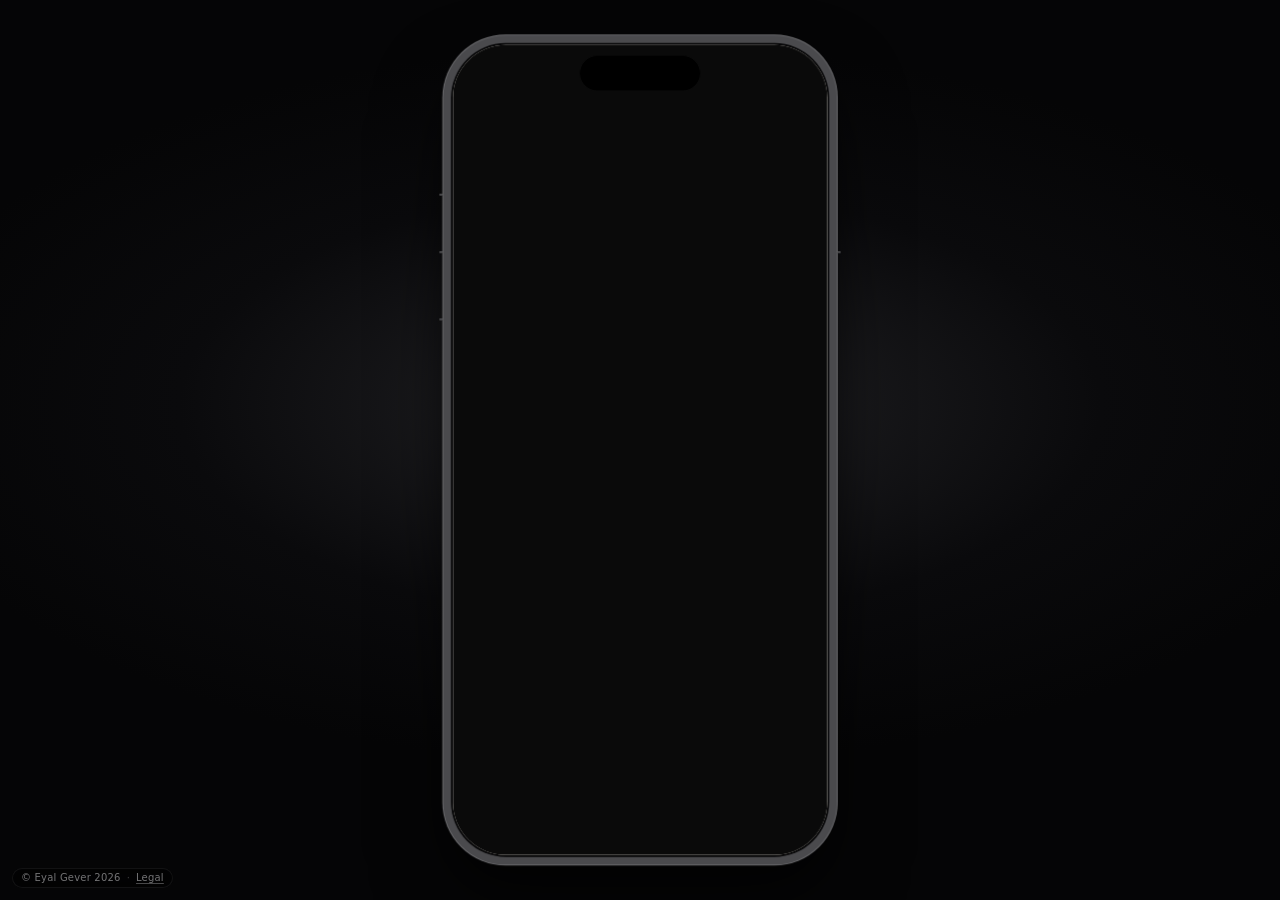
==== commit 86354da9: "app: mirror v2 opening sequence (opening.css + opening.js + index.html wiring)" ====
--- a/app/index.html
+++ b/app/index.html
@@ -42,6 +42,7 @@
   <link rel="stylesheet" href="./styles/legal.css?v=1.4.3" />
   <link rel="stylesheet" href="./styles/polish.css?v=1.4.3" />
   <link rel="stylesheet" href="./styles/v163.css?v=1.6.4.37" />
+  <link rel="stylesheet" href="./styles/opening.css?v=2.0.0" />
 
   <!--
     Umami analytics (privacy-first, no cookies, no personal data).
@@ -815,5 +816,20 @@
   <script type="module" src="./src/ui/touch-to-open.js?v=1.4.3"></script>
   <script type="module" src="./src/app.js?v=1.6.4.37"></script>
   <script type="module" src="./src/ui/v163-layer.js?v=1.6.4.37"></script>
+
+  <!-- v2 opening sequence: quiet animated reading ahead of the shipped
+       Boundless flow. Sets body[data-opening=true] which hides all other
+       surfaces via opening.css until the sequence finishes. -->
+  <script type="module">
+    import { startOpening } from "./src/ui/opening.js?v=2.0.0";
+    // Set the attribute synchronously to avoid a flash of the before-screen.
+    document.body.setAttribute("data-opening", "true");
+    const boot = () => startOpening({ onDone: () => {} });
+    if (document.readyState === "loading") {
+      document.addEventListener("DOMContentLoaded", boot, { once: true });
+    } else {
+      boot();
+    }
+  </script>
 </body>
 </html>
--- a/app/styles/opening.css
+++ b/app/styles/opening.css
@@ -0,0 +1,138 @@
+/* ═══════════════════════════════════════════════════════════════════════
+   Empathic Art v2 — Opening Sequence
+   ─────────────────────────────────────────────────────────────────
+   Space Grotesk display, JetBrains Mono for brackets and countdown.
+   Cream on near-black. No accent colors. Slow, patient timing.
+   ═══════════════════════════════════════════════════════════════════════ */
+
+@import url('https://fonts.googleapis.com/css2?family=Space+Grotesk:wght@300;400;500&family=JetBrains+Mono:wght@300;400&display=swap');
+
+/* While opening is up, hide every other surface so nothing leaks through. */
+body[data-opening="true"] .ea-header,
+body[data-opening="true"] .ea-chips-band,
+body[data-opening="true"] .ea-screen,
+body[data-opening="true"] .ea-viewswitch,
+body[data-opening="true"] .ea-hint-band,
+body[data-opening="true"] .ea-emotion-reveal,
+body[data-opening="true"] .ea-summary,
+body[data-opening="true"] #summary-reveal {
+  visibility: hidden !important;
+}
+
+.ea-opening {
+  position: fixed;
+  inset: 0;
+  z-index: 100000;
+  background: #0A0A0A;
+  color: #EEECE7;
+  display: flex;
+  align-items: center;
+  justify-content: center;
+  padding: max(env(safe-area-inset-top, 0px), 24px) 28px max(env(safe-area-inset-bottom, 0px), 24px);
+  opacity: 1;
+  transition: opacity 700ms ease-out;
+  -webkit-user-select: none;
+  user-select: none;
+  cursor: pointer;
+  overflow: hidden;
+}
+.ea-opening--leaving { opacity: 0; }
+
+.ea-opening__stage {
+  position: relative;
+  width: 100%;
+  max-width: 640px;
+  min-height: 40vh;
+  display: flex;
+  flex-direction: column;
+  align-items: center;
+  justify-content: center;
+  gap: 0.35em;
+  text-align: center;
+}
+
+/* Poem line — Space Grotesk display, generous leading, letter-spaced open. */
+.ea-opening__line {
+  opacity: 0;
+  transform: translateY(6px);
+  transition:
+    opacity 900ms ease-out,
+    transform 1200ms ease-out;
+  font-family: "Space Grotesk", ui-sans-serif, system-ui, sans-serif;
+  font-weight: 400;
+  font-size: clamp(22px, 5.4vw, 30px);
+  line-height: 1.55;
+  letter-spacing: 0.012em;
+  color: #EEECE7;
+  padding: 0 4px;
+  will-change: opacity, transform;
+}
+.ea-opening__line.visible { opacity: 1; transform: translateY(0); }
+.ea-opening__line.leaving { opacity: 0; transform: translateY(-4px); transition: opacity 900ms ease-in, transform 1200ms ease-in; }
+
+/* Words inside a poem line — each fades in individually. */
+.ea-opening__word {
+  display: inline-block;
+  opacity: 0;
+  transform: translateY(4px);
+  transition:
+    opacity 900ms ease-out,
+    transform 1100ms ease-out;
+  will-change: opacity, transform;
+}
+.ea-opening__word.visible { opacity: 1; transform: translateY(0); }
+
+/* Bracketed body cues — JetBrains Mono, dimmer cream, slower. */
+.ea-opening__line--cue {
+  font-family: "JetBrains Mono", "SF Mono", ui-monospace, Menlo, monospace;
+  font-weight: 400;
+  font-size: clamp(16px, 4.2vw, 22px);
+  letter-spacing: 0.02em;
+  color: rgba(238, 236, 231, 0.86);
+}
+
+/* Ready + numerals. */
+.ea-opening__line--ready {
+  font-family: "Space Grotesk", ui-sans-serif, system-ui, sans-serif;
+  font-weight: 300;
+  font-size: clamp(30px, 8vw, 42px);
+  letter-spacing: 0.08em;
+  color: #EEECE7;
+  text-transform: none;
+}
+.ea-opening__line--num {
+  font-family: "JetBrains Mono", "SF Mono", ui-monospace, Menlo, monospace;
+  font-weight: 300;
+  font-size: clamp(64px, 22vw, 140px);
+  letter-spacing: 0;
+  line-height: 1;
+  color: #EEECE7;
+  transition: opacity 700ms ease-out, transform 900ms ease-out;
+  transform: scale(1.02);
+}
+.ea-opening__line--num.visible { transform: scale(1); }
+.ea-opening__line--num.leaving { transform: scale(0.98); transition: opacity 500ms ease-in, transform 700ms ease-in; }
+
+/* Skip hint — appears late, very subtle. */
+.ea-opening__skip {
+  position: absolute;
+  left: 50%;
+  bottom: max(env(safe-area-inset-bottom, 0px), 22px);
+  transform: translateX(-50%);
+  font-family: "JetBrains Mono", "SF Mono", ui-monospace, Menlo, monospace;
+  font-size: 10px;
+  letter-spacing: 0.14em;
+  color: rgba(238, 236, 231, 0.34);
+  opacity: 0;
+  transition: opacity 1200ms ease-out;
+  pointer-events: none;
+  text-transform: lowercase;
+}
+.ea-opening__skip.visible { opacity: 1; }
+
+/* Respect reduced motion — collapse animations to simple fades. */
+@media (prefers-reduced-motion: reduce) {
+  .ea-opening__line,
+  .ea-opening__word,
+  .ea-opening__line--num { transform: none !important; transition: opacity 600ms linear !important; }
+}
